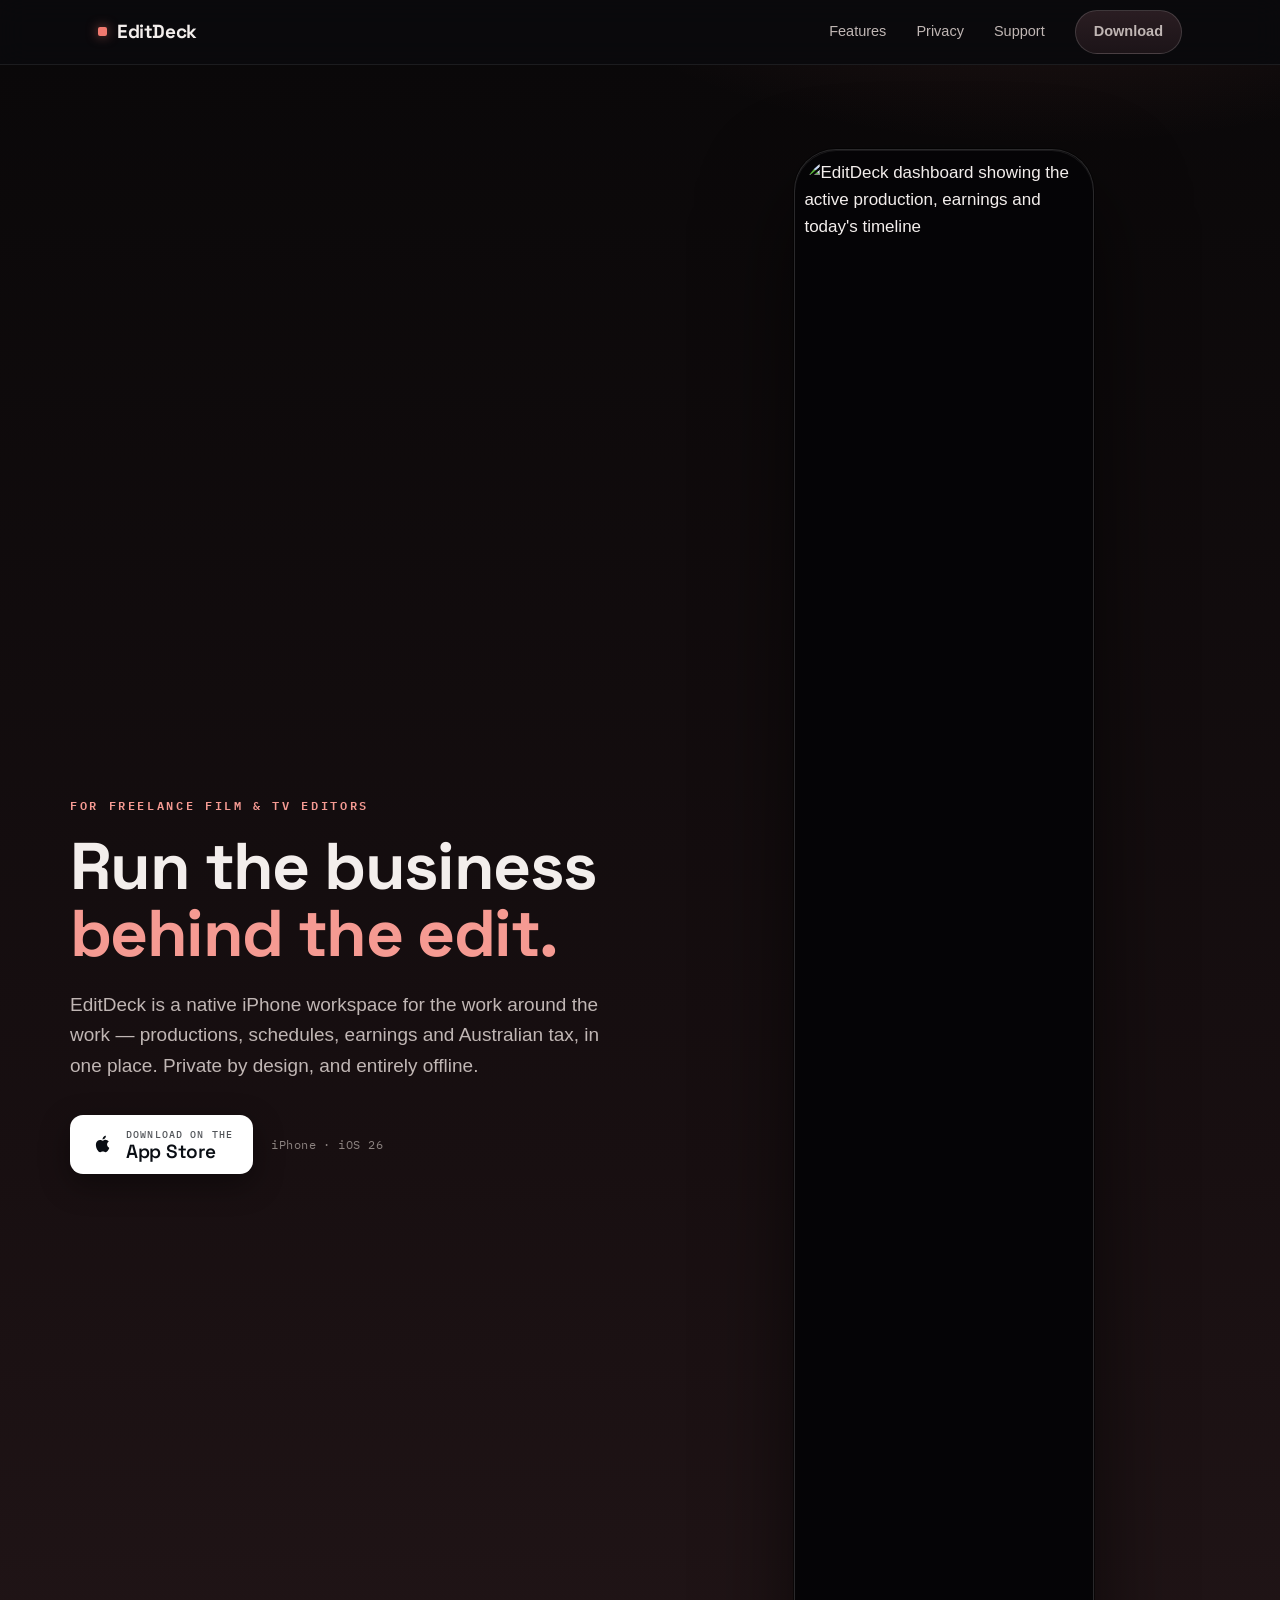
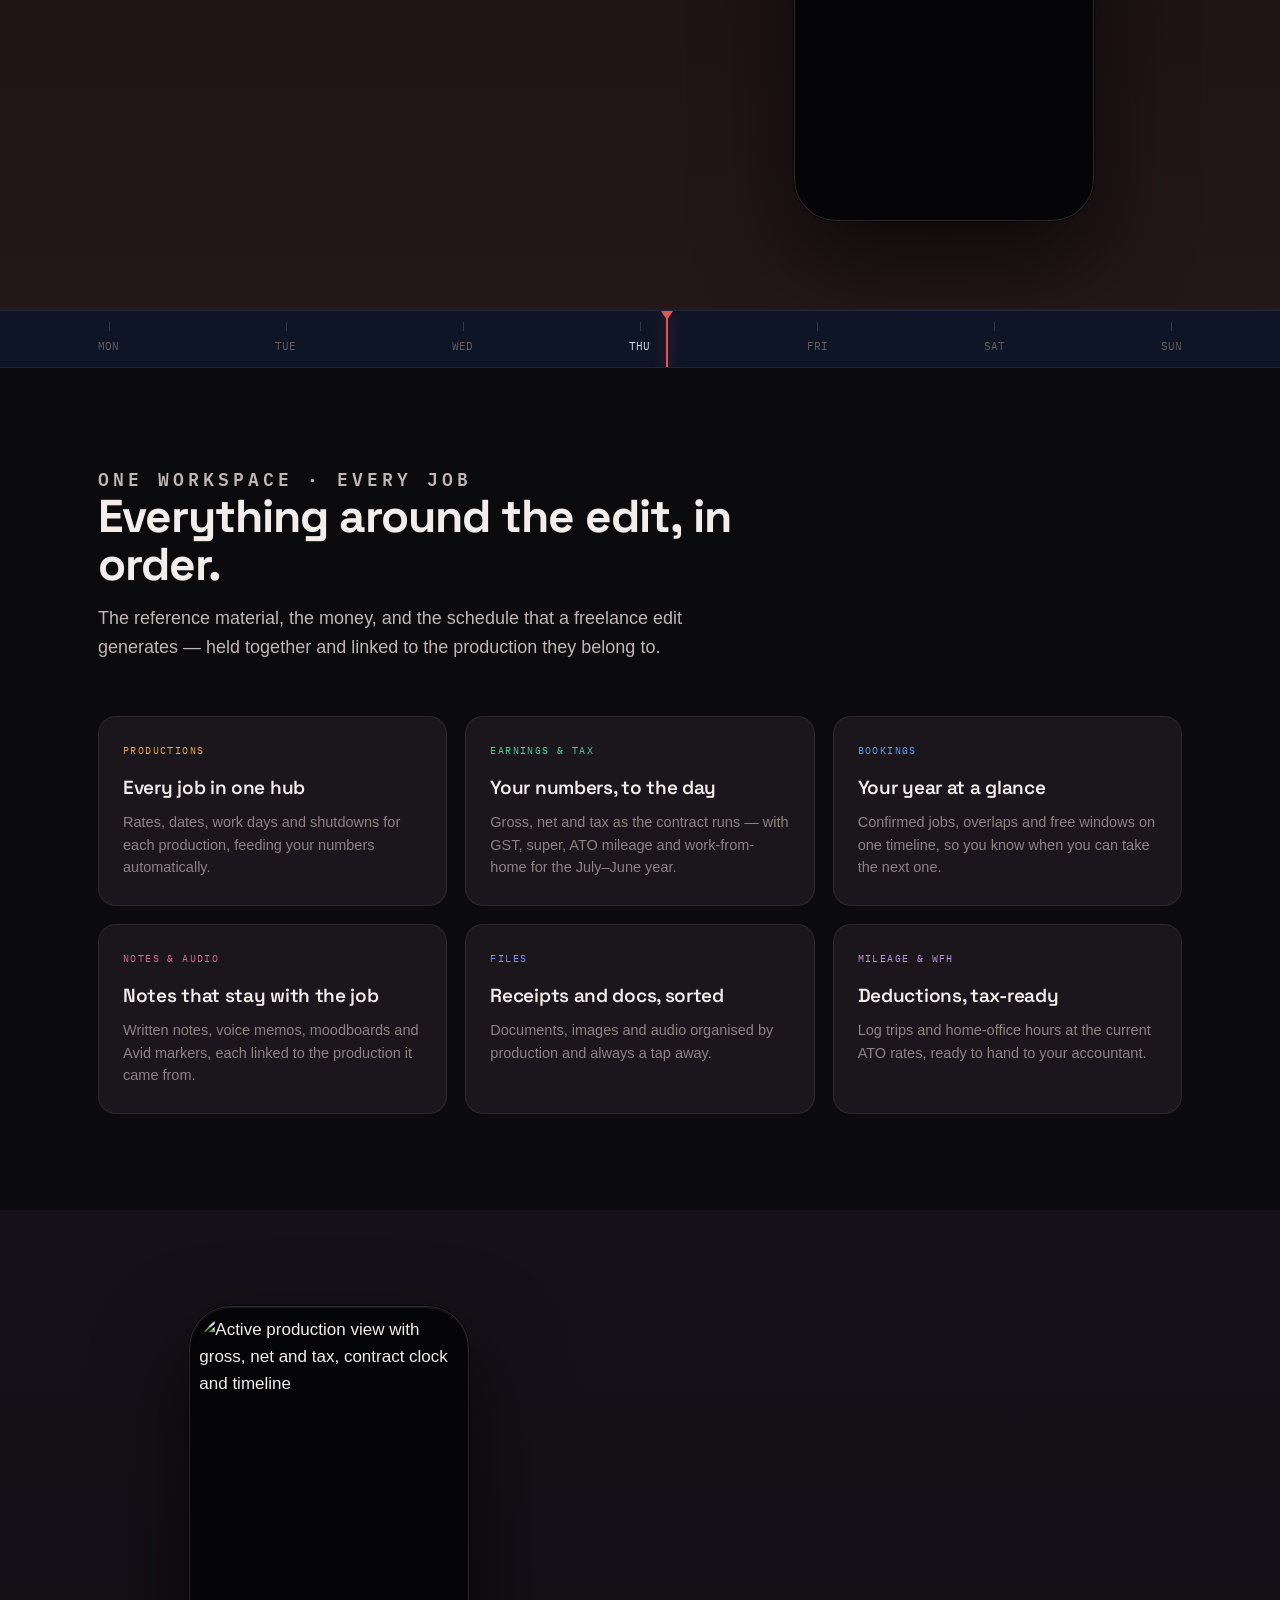
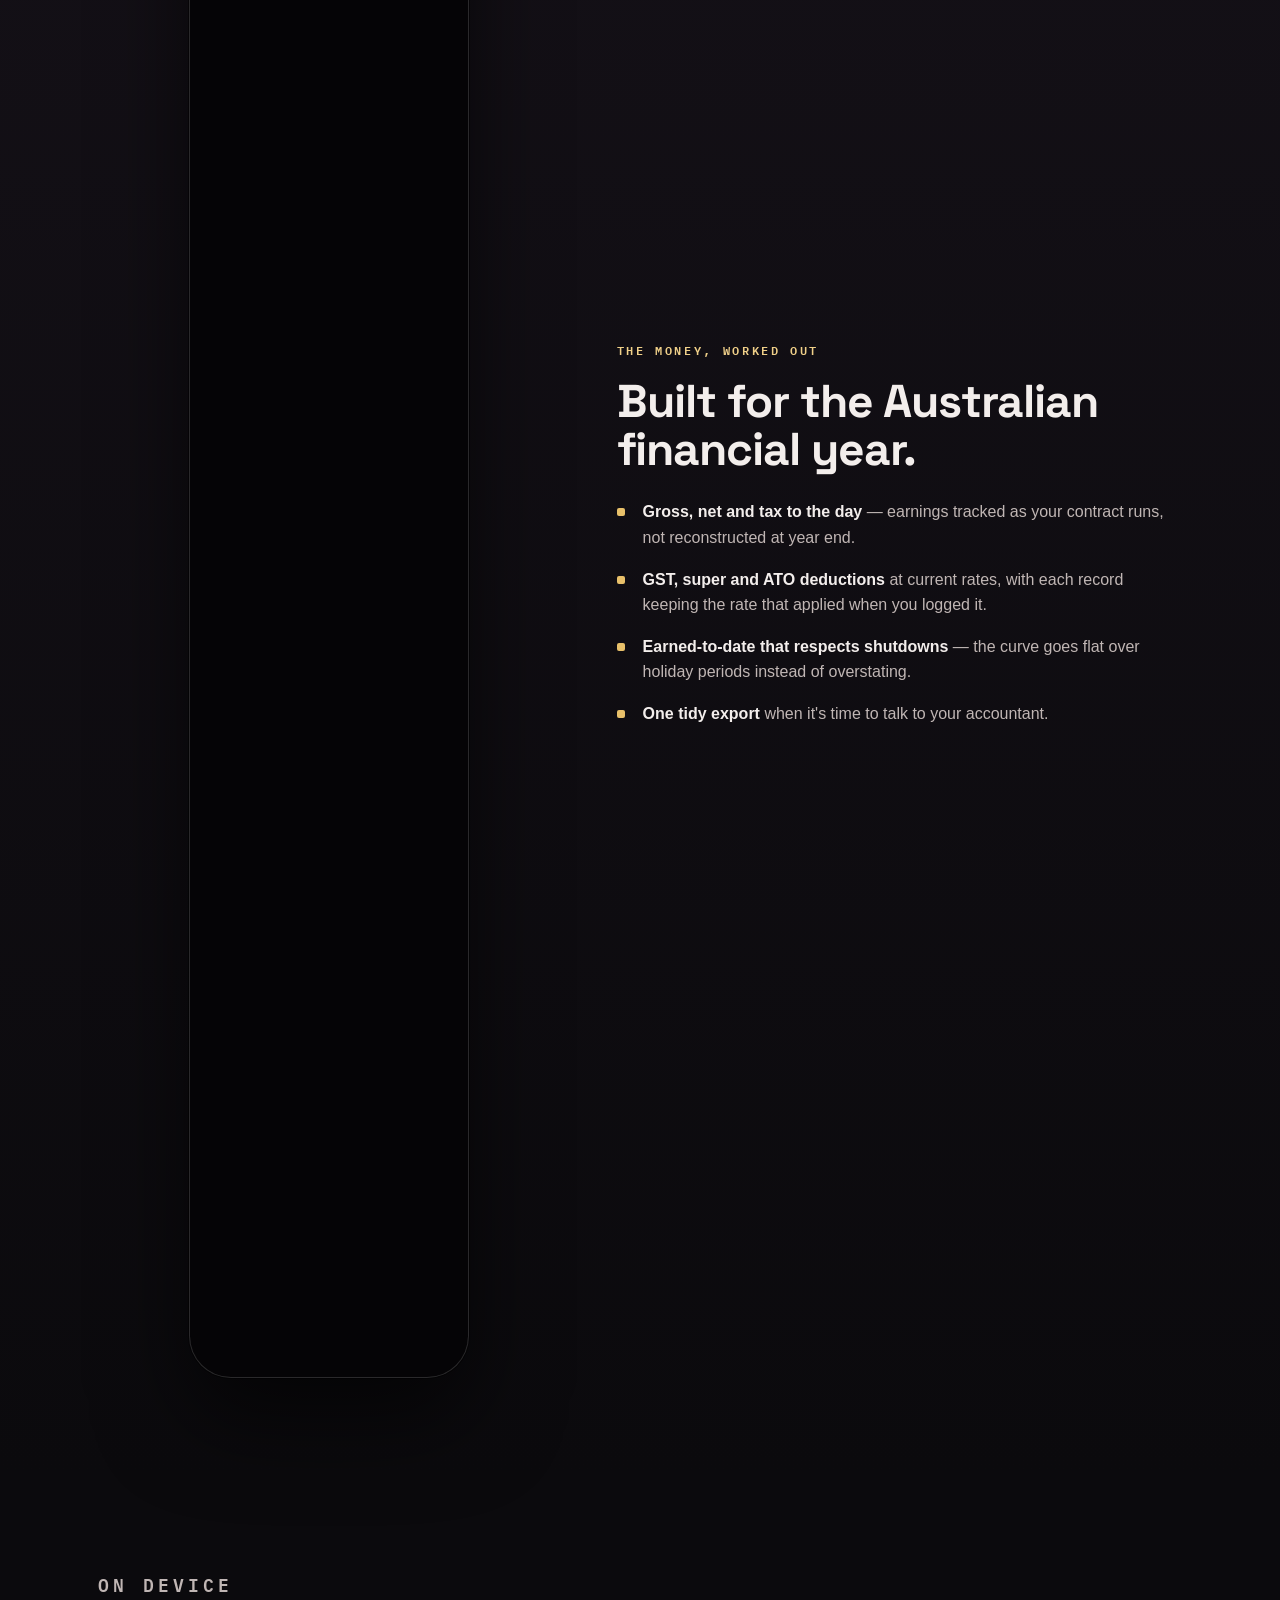
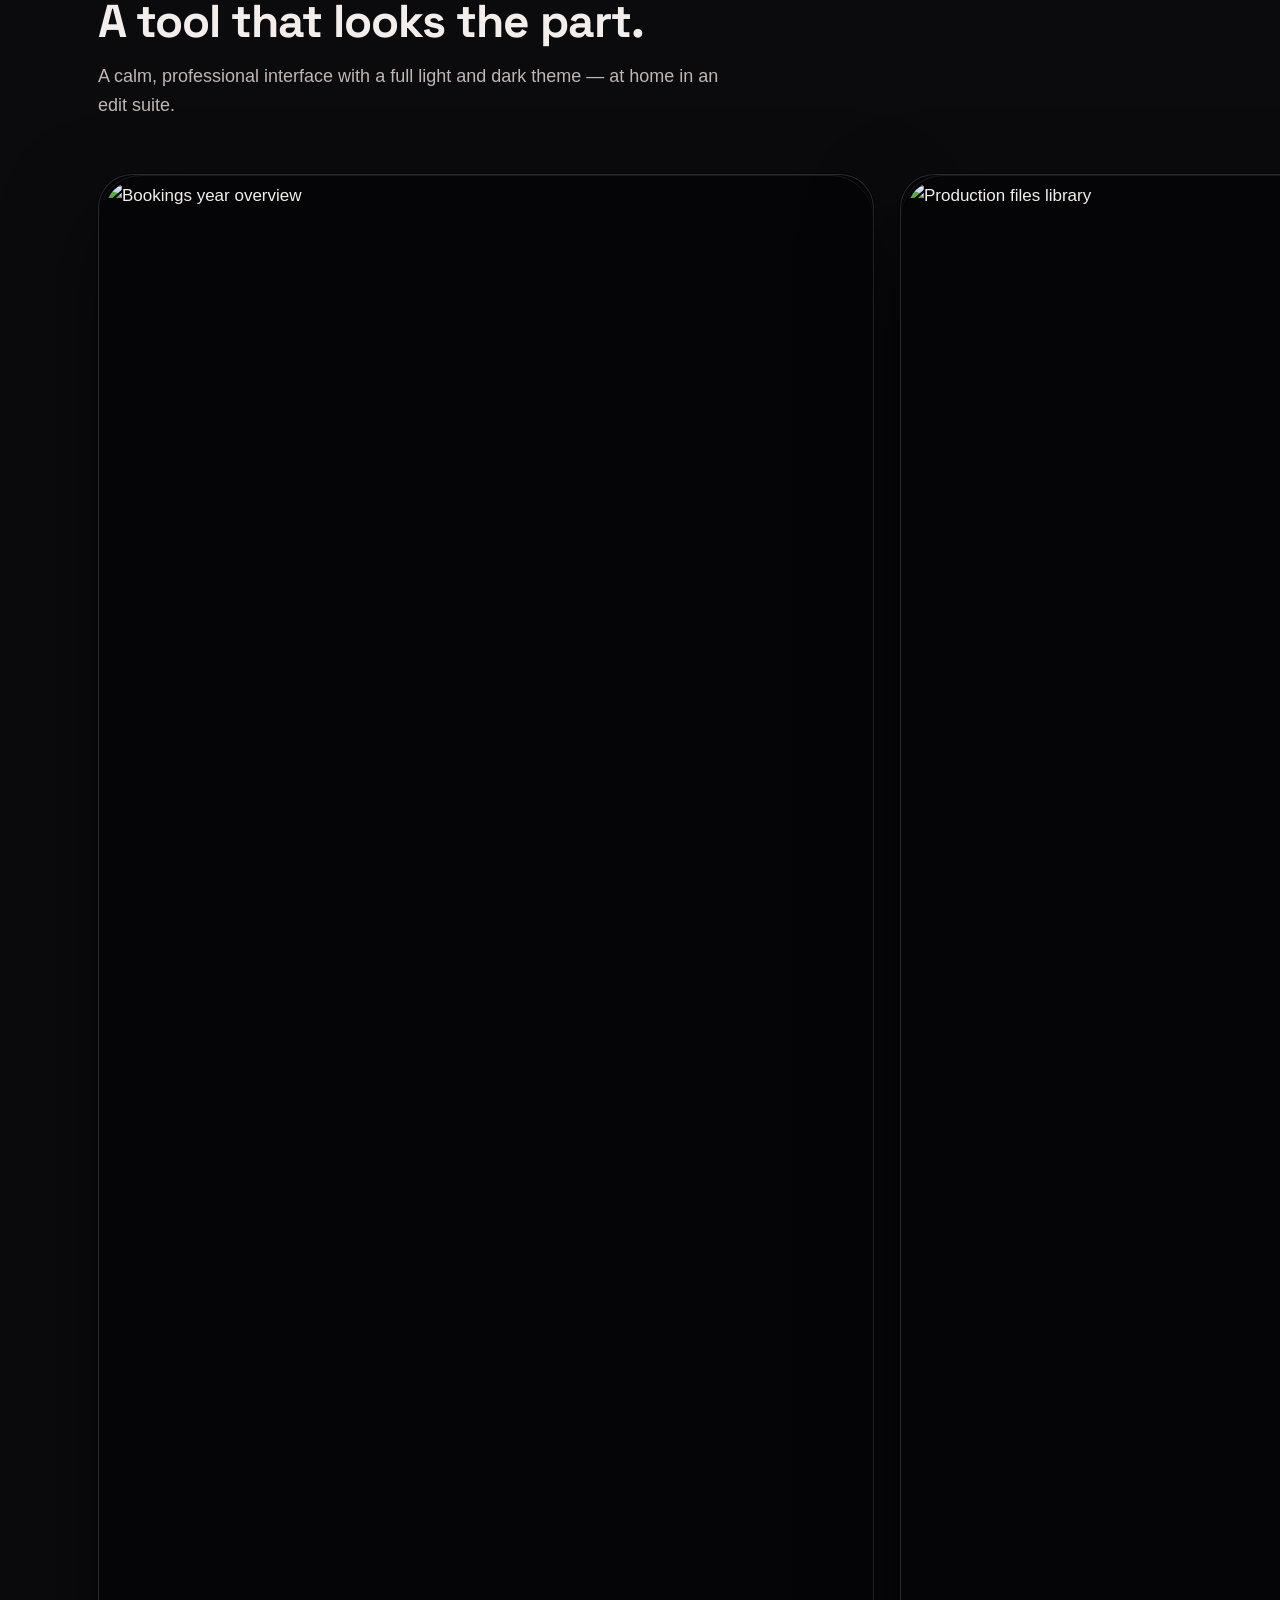
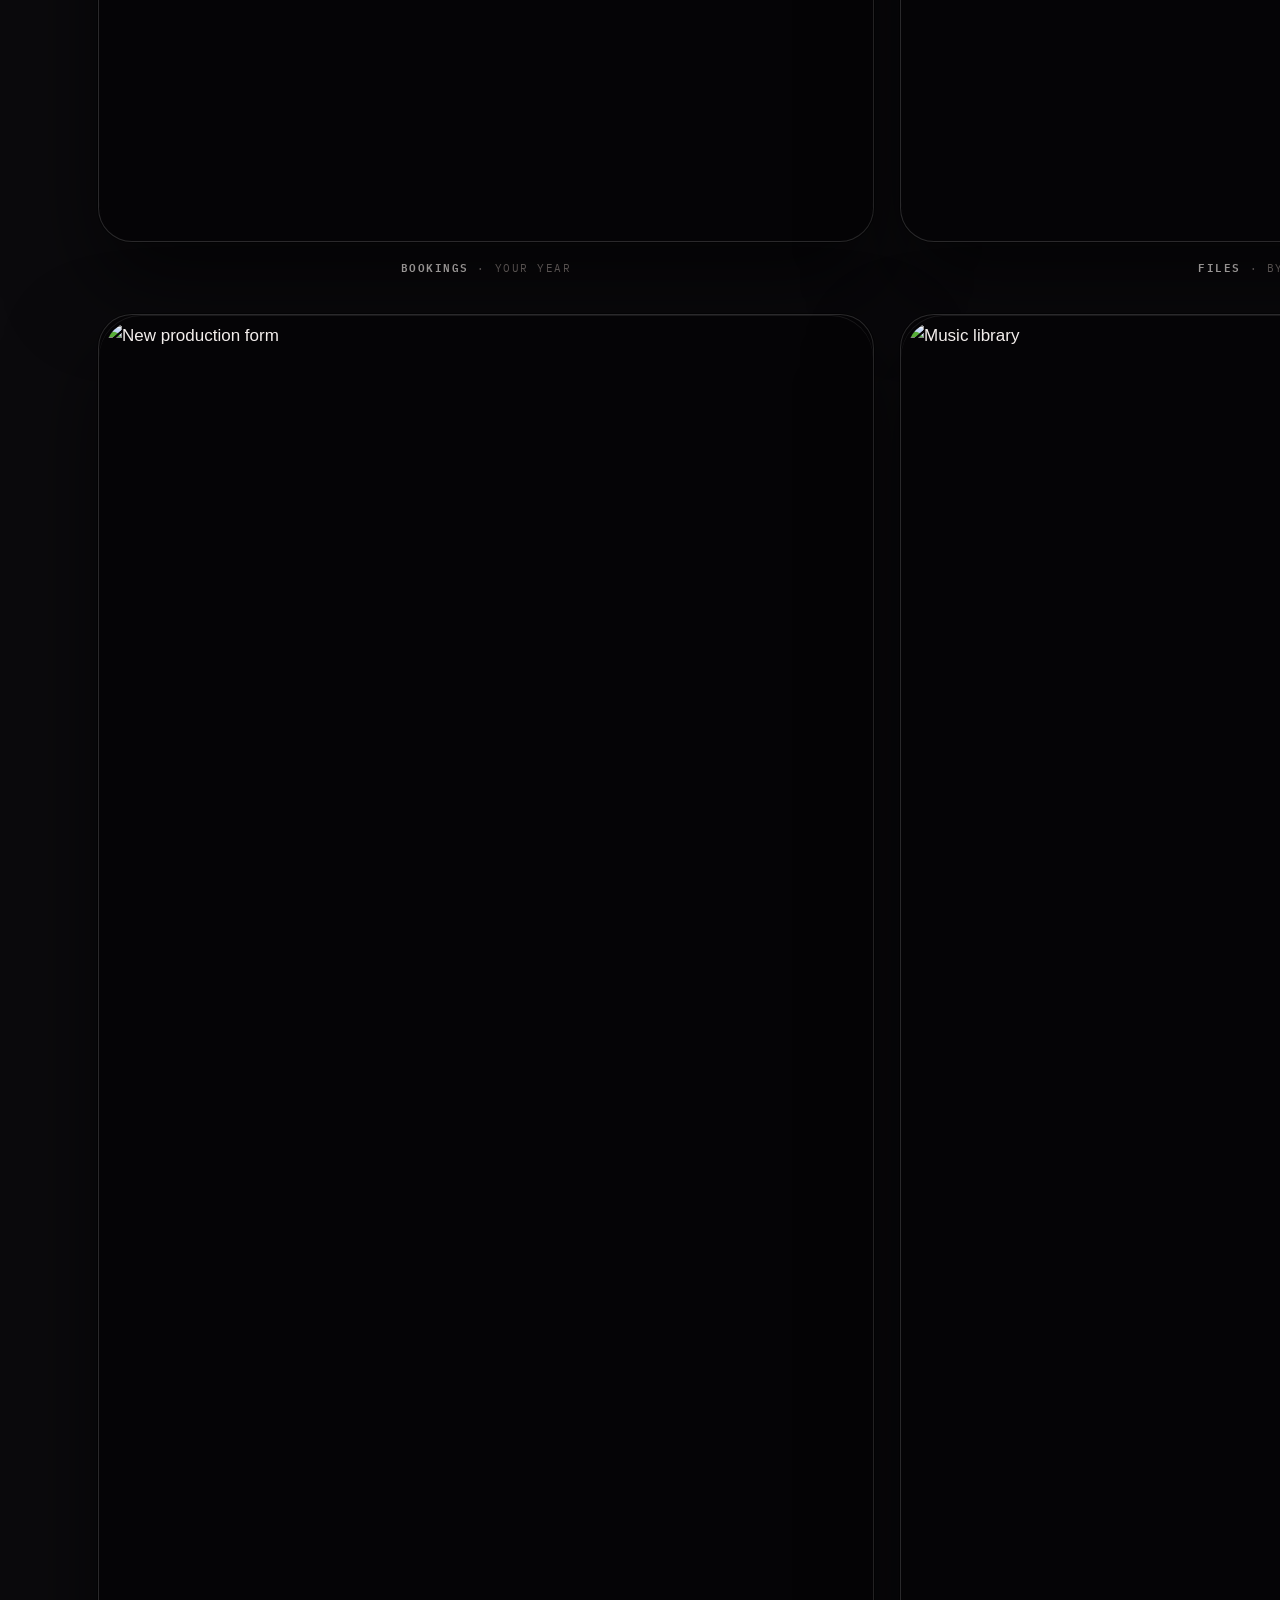
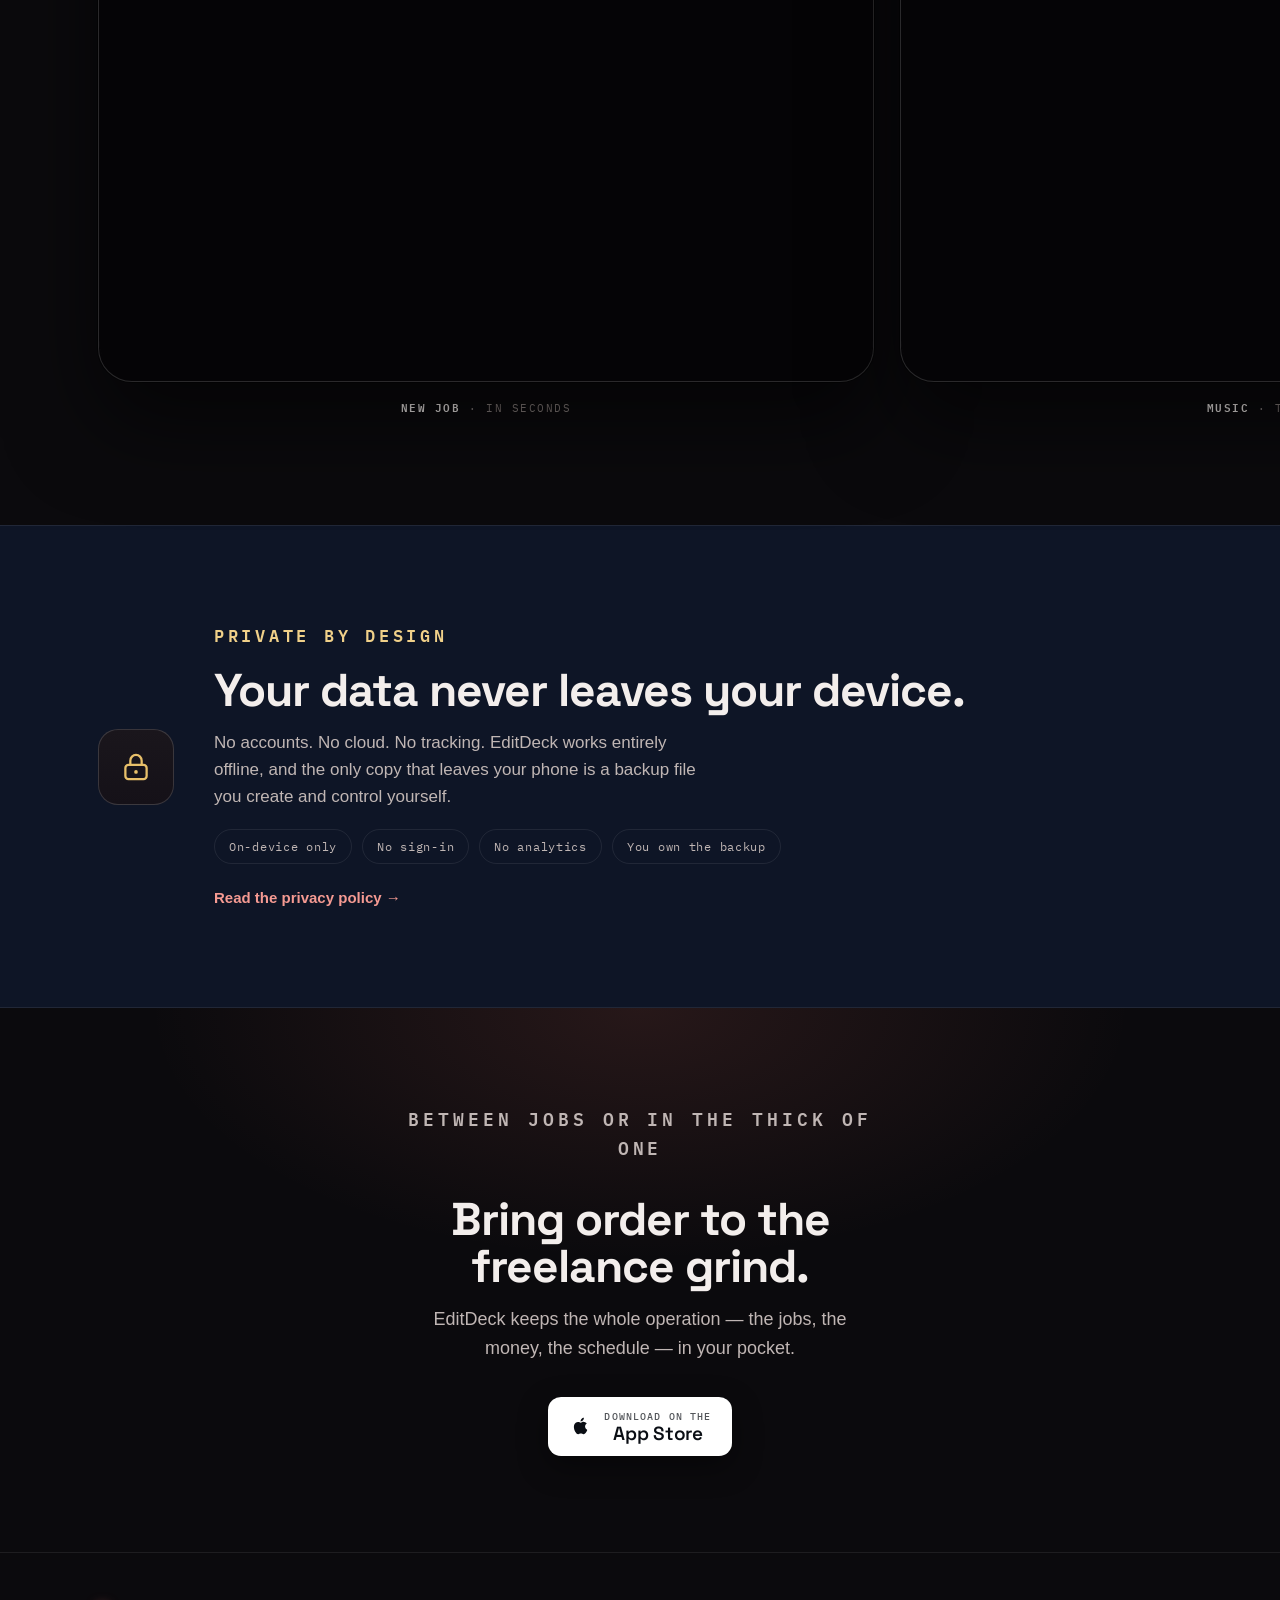
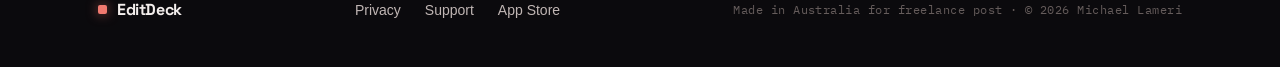
==== index.html @ 545ede95 "Add files via upload" ====
<!DOCTYPE html>
<html lang="en">
<head>
<meta charset="UTF-8">
<meta name="viewport" content="width=device-width, initial-scale=1">
<title>EditDeck — The production office for freelance film &amp; TV editors</title>
<meta name="description" content="A native iOS workspace for freelance editors: manage productions, schedules, earnings and Australian tax. Private by design, entirely offline.">
<link rel="preconnect" href="https://fonts.googleapis.com">
<link rel="preconnect" href="https://fonts.gstatic.com" crossorigin>
<link href="https://fonts.googleapis.com/css2?family=Space+Grotesk:wght@500;600;700&family=IBM+Plex+Mono:wght@400;500;600&display=swap" rel="stylesheet">
<style>
  :root{
    --bg:#0B0A0D; --band1:#0A0809; --band2:#180F11; --band3:#241719;
    --panel:#0E1526; --surface:#151118; --card:#1A161C; --cardHi:#221D24;
    --rim:rgba(255,255,255,0.08); --rimHi:rgba(255,255,255,0.15);
    --ink:#F3EEEC; --sub:#C0B6B4; --muted:#8C8380; --faint:#655C5B;
    --coral:#F0796F; --coralSoft:#F59A92; --gold:#E8C06A; --goldSoft:#F0D089;
    --red:#E05555; --blue:#5BA0F2; --track:#243050;
    --disp:"Space Grotesk", -apple-system, BlinkMacSystemFont, sans-serif;
    --mono:"IBM Plex Mono", ui-monospace, Menlo, monospace;
    --body:-apple-system, BlinkMacSystemFont, "SF Pro Text", "Segoe UI", Roboto, sans-serif;
  }
  *{box-sizing:border-box;}
  html{-webkit-text-size-adjust:100%; scroll-behavior:smooth;}
  body{margin:0; background:var(--bg); color:var(--ink); font-family:var(--body); line-height:1.6; font-size:17px; -webkit-font-smoothing:antialiased; overflow-x:hidden;}
  a{color:inherit; text-decoration:none;}
  .mono{font-family:var(--mono); font-variant-numeric:tabular-nums;}
  .eyebrow{font-family:var(--mono); font-size:12px; font-weight:600; letter-spacing:0.22em; text-transform:uppercase; color:var(--coralSoft); margin:0 0 18px;}
  .wrap{max-width:1140px; margin:0 auto; padding:0 28px;}

  /* top bar */
  .topbar{position:sticky; top:0; z-index:50; background:rgba(11,10,13,0.72); backdrop-filter:saturate(140%) blur(14px); border-bottom:1px solid var(--rim);}
  .topbar .row{display:flex; align-items:center; justify-content:space-between; height:64px;}
  .brand{font-family:var(--disp); font-weight:700; font-size:19px; letter-spacing:-0.4px; display:flex; align-items:center; gap:10px;}
  .brand .dot{width:9px; height:9px; border-radius:2px; background:var(--coral); box-shadow:0 0 12px rgba(240,121,111,0.6);}
  .navlinks{display:flex; gap:30px; align-items:center;}
  .navlinks a{font-size:14.5px; color:var(--sub);} .navlinks a:hover{color:var(--ink);}
  .btn{font-family:var(--body); font-weight:600; font-size:14.5px; padding:9px 18px; border-radius:999px; border:1px solid var(--rimHi); background:linear-gradient(180deg,#2A1D22,#1C1418); color:var(--ink); transition:transform .15s ease, border-color .15s ease;}
  .btn:hover{transform:translateY(-1px); border-color:var(--coral);}
  @media(max-width:720px){ .navlinks a:not(.btn){display:none;} }

  /* device frame */
  .frame{background:#050406; border-radius:42px; padding:9px; border:1px solid var(--rimHi); box-shadow:0 40px 90px rgba(0,0,0,0.6), 0 0 0 1px rgba(0,0,0,0.5); position:relative;}
  .frame .glass{position:absolute; inset:0; border-radius:42px; pointer-events:none; box-shadow:inset 0 1px 0 rgba(255,255,255,0.08);}
  .frame img{display:block; width:100%; border-radius:34px;}

  /* hero */
  .hero{position:relative; overflow:hidden; border-bottom:1px solid var(--rim);
    background:
      radial-gradient(1000px 520px at 82% -12%, rgba(240,121,111,0.16), transparent 58%),
      linear-gradient(180deg,var(--band1) 0%, var(--band2) 60%, var(--band3) 100%);}
  .hero .grid{display:grid; grid-template-columns:1.02fr 0.98fr; gap:56px; align-items:center; padding:84px 0 88px;}
  h1{font-family:var(--disp); font-weight:700; font-size:clamp(40px,5.6vw,66px); line-height:1.02; letter-spacing:-1.6px; margin:0 0 22px;}
  h1 .em{color:var(--coralSoft);}
  .lede{font-size:19px; color:var(--sub); max-width:30em; margin:0 0 34px;}
  .cta-row{display:flex; align-items:center; gap:18px; flex-wrap:wrap;}
  .appstore{display:inline-flex; align-items:center; gap:12px; background:#fff; color:#0A0E14; border-radius:13px; padding:12px 20px; font-weight:600; transition:transform .15s ease, box-shadow .15s ease; box-shadow:0 10px 30px rgba(0,0,0,0.4);}
  .appstore:hover{transform:translateY(-2px); box-shadow:0 16px 40px rgba(0,0,0,0.5);}
  .appstore .lbl small{display:block; font-family:var(--mono); font-size:9.5px; letter-spacing:0.12em; text-transform:uppercase; opacity:0.7; font-weight:500;}
  .appstore .lbl b{display:block; font-family:var(--disp); font-size:19px; font-weight:600; letter-spacing:-0.3px; line-height:1.05;}
  .cta-note{font-family:var(--mono); font-size:12px; color:var(--muted); letter-spacing:0.04em;}
  .hero .device{width:min(300px,78vw); margin:0 auto;}

  /* signature ruler */
  .ruler{position:relative; height:58px; border-top:1px solid var(--rim); border-bottom:1px solid var(--rim); background:var(--panel); display:flex; align-items:center; overflow:hidden;}
  .ruler .ticks{display:flex; width:100%; justify-content:space-between; padding:0 28px; max-width:1140px; margin:0 auto;}
  .ruler .t{font-family:var(--mono); font-size:11px; color:var(--faint); position:relative; padding-top:16px;}
  .ruler .t::before{content:""; position:absolute; top:0; left:50%; width:1px; height:9px; background:var(--rimHi);}
  .ruler .t.hot{color:#DCE3EF;}
  .ruler .playhead{position:absolute; top:0; bottom:0; width:2px; background:var(--red); left:-40px; box-shadow:0 0 14px rgba(224,85,85,0.6);}
  .ruler .playhead::after{content:""; position:absolute; top:0; left:-5px; border-left:6px solid transparent; border-right:6px solid transparent; border-top:9px solid var(--red);}

  /* sections */
  section{padding:96px 0;}
  .sec-head{max-width:640px; margin:0 0 54px;}
  h2{font-family:var(--disp); font-weight:700; font-size:clamp(30px,4vw,46px); letter-spacing:-1px; line-height:1.04; margin:0 0 16px;}
  .sec-head p{font-size:18px; color:var(--sub); margin:0;}

  .features{display:grid; grid-template-columns:repeat(3,1fr); gap:18px;}
  .feat{background:var(--card); border:1px solid var(--rim); border-radius:18px; padding:26px 24px; transition:transform .2s ease, border-color .2s ease, background .2s ease;}
  .feat:hover{transform:translateY(-4px); border-color:var(--rimHi); background:var(--cardHi);}
  .feat h3{font-family:var(--disp); font-weight:600; font-size:19px; letter-spacing:-0.3px; margin:0 0 8px;}
  .feat p{font-size:14.5px; color:var(--muted); margin:0; line-height:1.55;}
  .feat .tag{font-family:var(--mono); font-size:10px; letter-spacing:0.14em; text-transform:uppercase; margin-bottom:14px; display:block;}

  /* finance focus */
  .focus{background:linear-gradient(180deg,var(--surface),var(--bg));}
  .focus .grid{display:grid; grid-template-columns:0.9fr 1.1fr; gap:56px; align-items:center;}
  .focus .device{width:min(280px,72vw); margin:0 auto;}
  .focus ul{list-style:none; padding:0; margin:26px 0 0;}
  .focus li{position:relative; padding:0 0 16px 26px; color:var(--sub); font-size:16px;}
  .focus li::before{content:""; position:absolute; left:0; top:9px; width:8px; height:8px; border-radius:2px; background:var(--gold);}
  .focus li b{color:var(--ink); font-weight:600;}

  /* gallery */
  .gallery .shots{display:grid; grid-template-columns:repeat(3,1fr); gap:26px;}
  .gcard{}
  .gcard .frame{border-radius:34px; padding:7px;}
  .gcard .frame img{border-radius:27px;}
  .gcard .cap{font-family:var(--mono); font-size:11px; letter-spacing:0.14em; text-transform:uppercase; color:var(--muted); text-align:center; margin-top:16px;}
  .gcard .cap b{color:var(--ink); font-weight:600;}

  /* privacy */
  .privacy{background:var(--panel); border-top:1px solid var(--rim); border-bottom:1px solid var(--rim);}
  .privacy .grid{display:grid; grid-template-columns:auto 1fr; gap:40px; align-items:center;}
  .lock{width:76px; height:76px; border-radius:20px; border:1px solid var(--rimHi); display:flex; align-items:center; justify-content:center; background:linear-gradient(180deg,var(--card),var(--surface)); flex-shrink:0;}
  .privacy h2{margin-bottom:14px;}
  .privacy p{color:var(--sub); font-size:17px; max-width:52ch; margin:0 0 18px;}
  .privacy .chips{display:flex; gap:10px; flex-wrap:wrap;}
  .chip{font-family:var(--mono); font-size:12px; letter-spacing:0.06em; color:var(--sub); border:1px solid var(--rim); border-radius:999px; padding:7px 14px;}
  .privacy .lnk{color:var(--coralSoft); font-weight:600; font-size:15px; display:inline-block; margin-top:22px;}

  /* final cta */
  .final{text-align:center; background:radial-gradient(820px 420px at 50% 0%, rgba(240,121,111,0.12), transparent 60%);}
  .final h2{margin:0 auto 14px; max-width:16ch;}
  .final p{color:var(--sub); font-size:18px; margin:0 auto 34px; max-width:44ch;}
  .final .appstore{margin:0 auto;}

  /* footer */
  footer.foot{border-top:1px solid var(--rim); padding:44px 0;}
  .foot .row{display:flex; justify-content:space-between; align-items:center; gap:20px; flex-wrap:wrap;}
  .foot .brand{font-size:16px;}
  .foot .meta{font-family:var(--mono); font-size:12px; color:var(--faint); letter-spacing:0.04em;}
  .foot .links{display:flex; gap:24px;}
  .foot .links a{font-size:14px; color:var(--sub);} .foot .links a:hover{color:var(--ink);}

  /* reveal */
  .rv{opacity:0; transform:translateY(22px); transition:opacity .7s cubic-bezier(0.16,1,0.3,1), transform .7s cubic-bezier(0.16,1,0.3,1);}
  .rv.in{opacity:1; transform:none;}

  @media(max-width:900px){
    .hero .grid{grid-template-columns:1fr; gap:48px; padding:60px 0 68px;}
    .focus .grid{grid-template-columns:1fr; gap:40px;}
    .features{grid-template-columns:1fr 1fr;}
    .gallery .shots{grid-template-columns:1fr 1fr;}
    .privacy .grid{grid-template-columns:1fr; gap:24px;}
  }
  @media(max-width:560px){
    body{font-size:16px;}
    section{padding:66px 0;}
    .wrap{padding:0 20px;}
    .features{grid-template-columns:1fr;}
    .gallery .shots{grid-template-columns:1fr; max-width:300px; margin:0 auto;}
  }
  @media(prefers-reduced-motion:reduce){
    .rv{opacity:1; transform:none; transition:none;}
    html{scroll-behavior:auto;}
    .ruler .playhead{left:52% !important;}
  }
</style>
</head>
<body>

  <div class="topbar">
    <div class="wrap row">
      <div class="brand"><span class="dot"></span>EditDeck</div>
      <nav class="navlinks">
        <a href="#features">Features</a>
        <a href="#privacy">Privacy</a>
        <a href="support.html">Support</a>
        <a class="btn" href="REPLACE_WITH_APP_STORE_URL">Download</a>
      </nav>
    </div>
  </div>

  <header class="hero">
    <div class="wrap grid">
      <div class="rv in">
        <p class="eyebrow">For freelance film &amp; TV editors</p>
        <h1>Run the business <span class="em">behind the edit.</span></h1>
        <p class="lede">EditDeck is a native iPhone workspace for the work around the work — productions,
        schedules, earnings and Australian tax, in one place. Private by design, and entirely offline.</p>
        <div class="cta-row">
          <!-- Replace href with your App Store link. Swap this button for Apple's official
               "Download on the App Store" badge asset before you ship, per Apple's guidelines. -->
          <a class="appstore" href="REPLACE_WITH_APP_STORE_URL" aria-label="Download EditDeck on the App Store">
            <svg width="24" height="24" viewBox="0 0 24 24" fill="#0A0E14" aria-hidden="true"><path d="M17.05 12.6c-.02-2.06 1.68-3.05 1.76-3.1-.96-1.4-2.46-1.6-2.99-1.62-1.27-.13-2.48.75-3.13.75-.64 0-1.64-.73-2.7-.71-1.39.02-2.67.81-3.39 2.05-1.44 2.5-.37 6.2 1.03 8.23.69.99 1.51 2.1 2.58 2.06 1.04-.04 1.43-.67 2.69-.67 1.25 0 1.61.67 2.7.65 1.12-.02 1.82-1.01 2.5-2.01.79-1.15 1.11-2.27 1.13-2.33-.02-.01-2.17-.83-2.19-3.29zM15 6.36c.57-.69.95-1.65.85-2.61-.82.03-1.81.55-2.4 1.24-.53.6-.99 1.58-.87 2.51.91.07 1.85-.46 2.42-1.14z"/></svg>
            <span class="lbl"><small>Download on the</small><b>App&nbsp;Store</b></span>
          </a>
          <span class="cta-note">iPhone · iOS 26</span>
        </div>
      </div>
      <div class="rv in" style="transition-delay:.1s;">
        <div class="device frame"><span class="glass"></span>
          <img src="screenshots/dashboard.webp" alt="EditDeck dashboard showing the active production, earnings and today's timeline" loading="eager" width="760" height="1652">
        </div>
      </div>
    </div>
  </header>

  <div class="ruler" aria-hidden="true">
    <div class="ticks">
      <span class="t">MON</span><span class="t">TUE</span><span class="t">WED</span>
      <span class="t hot">THU</span><span class="t">FRI</span><span class="t">SAT</span><span class="t">SUN</span>
    </div>
    <div class="playhead" id="playhead"></div>
  </div>

  <section id="features">
    <div class="wrap">
      <div class="sec-head rv">
        <p class="eyebrow">One workspace · every job</p>
        <h2>Everything around the edit, in order.</h2>
        <p>The reference material, the money, and the schedule that a freelance edit generates — held
        together and linked to the production they belong to.</p>
      </div>
      <div class="features">
        <div class="feat rv">
          <span class="tag" style="color:#EBA94A;">Productions</span>
          <h3>Every job in one hub</h3>
          <p>Rates, dates, work days and shutdowns for each production, feeding your numbers automatically.</p>
        </div>
        <div class="feat rv" style="transition-delay:.05s;">
          <span class="tag" style="color:#48D29A;">Earnings &amp; tax</span>
          <h3>Your numbers, to the day</h3>
          <p>Gross, net and tax as the contract runs — with GST, super, ATO mileage and work-from-home for the July–June year.</p>
        </div>
        <div class="feat rv" style="transition-delay:.1s;">
          <span class="tag" style="color:#5BA0F2;">Bookings</span>
          <h3>Your year at a glance</h3>
          <p>Confirmed jobs, overlaps and free windows on one timeline, so you know when you can take the next one.</p>
        </div>
        <div class="feat rv">
          <span class="tag" style="color:#DC6896;">Notes &amp; audio</span>
          <h3>Notes that stay with the job</h3>
          <p>Written notes, voice memos, moodboards and Avid markers, each linked to the production it came from.</p>
        </div>
        <div class="feat rv" style="transition-delay:.05s;">
          <span class="tag" style="color:#818DF0;">Files</span>
          <h3>Receipts and docs, sorted</h3>
          <p>Documents, images and audio organised by production and always a tap away.</p>
        </div>
        <div class="feat rv" style="transition-delay:.1s;">
          <span class="tag" style="color:#C195E0;">Mileage &amp; WFH</span>
          <h3>Deductions, tax-ready</h3>
          <p>Log trips and home-office hours at the current ATO rates, ready to hand to your accountant.</p>
        </div>
      </div>
    </div>
  </section>

  <section class="focus">
    <div class="wrap grid">
      <div class="rv">
        <div class="device frame"><span class="glass"></span>
          <img src="screenshots/active-production.webp" alt="Active production view with gross, net and tax, contract clock and timeline" loading="lazy" width="760" height="1652">
        </div>
      </div>
      <div class="rv" style="transition-delay:.08s;">
        <p class="eyebrow" style="color:var(--goldSoft);">The money, worked out</p>
        <h2>Built for the Australian financial year.</h2>
        <ul>
          <li><b>Gross, net and tax to the day</b> — earnings tracked as your contract runs, not reconstructed at year end.</li>
          <li><b>GST, super and ATO deductions</b> at current rates, with each record keeping the rate that applied when you logged it.</li>
          <li><b>Earned-to-date that respects shutdowns</b> — the curve goes flat over holiday periods instead of overstating.</li>
          <li><b>One tidy export</b> when it's time to talk to your accountant.</li>
        </ul>
      </div>
    </div>
  </section>

  <section class="gallery">
    <div class="wrap">
      <div class="sec-head rv">
        <p class="eyebrow">On device</p>
        <h2>A tool that looks the part.</h2>
        <p>A calm, professional interface with a full light and dark theme — at home in an edit suite.</p>
      </div>
      <div class="shots">
        <div class="gcard rv">
          <div class="frame"><span class="glass"></span><img src="screenshots/bookings.webp" alt="Bookings year overview" loading="lazy" width="760" height="1652"></div>
          <p class="cap"><b>Bookings</b> · your year</p>
        </div>
        <div class="gcard rv" style="transition-delay:.05s;">
          <div class="frame"><span class="glass"></span><img src="screenshots/files.webp" alt="Production files library" loading="lazy" width="760" height="1652"></div>
          <p class="cap"><b>Files</b> · by production</p>
        </div>
        <div class="gcard rv" style="transition-delay:.1s;">
          <div class="frame"><span class="glass"></span><img src="screenshots/calculator.webp" alt="Earnings calculator" loading="lazy" width="760" height="1652"></div>
          <p class="cap"><b>Calculator</b> · what-if</p>
        </div>
        <div class="gcard rv">
          <div class="frame"><span class="glass"></span><img src="screenshots/production.webp" alt="New production form" loading="lazy" width="760" height="1652"></div>
          <p class="cap"><b>New job</b> · in seconds</p>
        </div>
        <div class="gcard rv" style="transition-delay:.05s;">
          <div class="frame"><span class="glass"></span><img src="screenshots/music.webp" alt="Music library" loading="lazy" width="760" height="1652"></div>
          <p class="cap"><b>Music</b> · tracks &amp; FX</p>
        </div>
        <div class="gcard rv" style="transition-delay:.1s;">
          <div class="frame"><span class="glass"></span><img src="screenshots/menu.webp" alt="Workspace menu" loading="lazy" width="760" height="1652"></div>
          <p class="cap"><b>Workspace</b> · one tap</p>
        </div>
      </div>
    </div>
  </section>

  <section class="privacy" id="privacy">
    <div class="wrap grid">
      <div class="lock rv" aria-hidden="true">
        <svg width="34" height="34" viewBox="0 0 24 24" fill="none" stroke="#E8C06A" stroke-width="1.6" stroke-linecap="round" stroke-linejoin="round"><rect x="4.5" y="10.5" width="15" height="10" rx="2.2"/><path d="M8 10.5V7.5a4 4 0 0 1 8 0v3"/><circle cx="12" cy="15.5" r="1.3" fill="#E8C06A" stroke="none"/></svg>
      </div>
      <div class="rv" style="transition-delay:.05s;">
        <p class="eyebrow" style="color:var(--goldSoft);">Private by design</p>
        <h2>Your data never leaves your device.</h2>
        <p>No accounts. No cloud. No tracking. EditDeck works entirely offline, and the only copy that
        leaves your phone is a backup file you create and control yourself.</p>
        <div class="chips">
          <span class="chip">On-device only</span>
          <span class="chip">No sign-in</span>
          <span class="chip">No analytics</span>
          <span class="chip">You own the backup</span>
        </div>
        <a class="lnk" href="https://mgit-26c0d3.github.io/EditDeckiOS/">Read the privacy policy →</a>
      </div>
    </div>
  </section>

  <section class="final">
    <div class="wrap">
      <div class="rv">
        <p class="eyebrow" style="text-align:center;">Between jobs or in the thick of one</p>
        <h2>Bring order to the freelance grind.</h2>
        <p>EditDeck keeps the whole operation — the jobs, the money, the schedule — in your pocket.</p>
        <a class="appstore" href="REPLACE_WITH_APP_STORE_URL" aria-label="Download EditDeck on the App Store">
          <svg width="24" height="24" viewBox="0 0 24 24" fill="#0A0E14" aria-hidden="true"><path d="M17.05 12.6c-.02-2.06 1.68-3.05 1.76-3.1-.96-1.4-2.46-1.6-2.99-1.62-1.27-.13-2.48.75-3.13.75-.64 0-1.64-.73-2.7-.71-1.39.02-2.67.81-3.39 2.05-1.44 2.5-.37 6.2 1.03 8.23.69.99 1.51 2.1 2.58 2.06 1.04-.04 1.43-.67 2.69-.67 1.25 0 1.61.67 2.7.65 1.12-.02 1.82-1.01 2.5-2.01.79-1.15 1.11-2.27 1.13-2.33-.02-.01-2.17-.83-2.19-3.29zM15 6.36c.57-.69.95-1.65.85-2.61-.82.03-1.81.55-2.4 1.24-.53.6-.99 1.58-.87 2.51.91.07 1.85-.46 2.42-1.14z"/></svg>
          <span class="lbl"><small>Download on the</small><b>App&nbsp;Store</b></span>
        </a>
      </div>
    </div>
  </section>

  <footer class="foot">
    <div class="wrap row">
      <div class="brand"><span class="dot"></span>EditDeck</div>
      <div class="links">
        <a href="https://mgit-26c0d3.github.io/EditDeckiOS/">Privacy</a>
        <a href="support.html">Support</a>
        <a href="REPLACE_WITH_APP_STORE_URL">App Store</a>
      </div>
      <div class="meta">Made in Australia for freelance post · © 2026 Michael Lameri</div>
    </div>
  </footer>

  <script>
    const io = new IntersectionObserver((entries)=>{
      entries.forEach(e=>{ if(e.isIntersecting){ e.target.classList.add('in'); io.unobserve(e.target); } });
    }, {threshold:0.14, rootMargin:'0px 0px -8% 0px'});
    document.querySelectorAll('.rv:not(.in)').forEach(el=>io.observe(el));
    if(!window.matchMedia('(prefers-reduced-motion: reduce)').matches){
      const ph=document.getElementById('playhead');
      if(ph){ requestAnimationFrame(()=>{ ph.style.transition='left 2.4s cubic-bezier(0.22,1,0.36,1)'; ph.style.left='52%'; }); }
    } else { const ph=document.getElementById('playhead'); if(ph) ph.style.left='52%'; }
  </script>
</body>
</html>
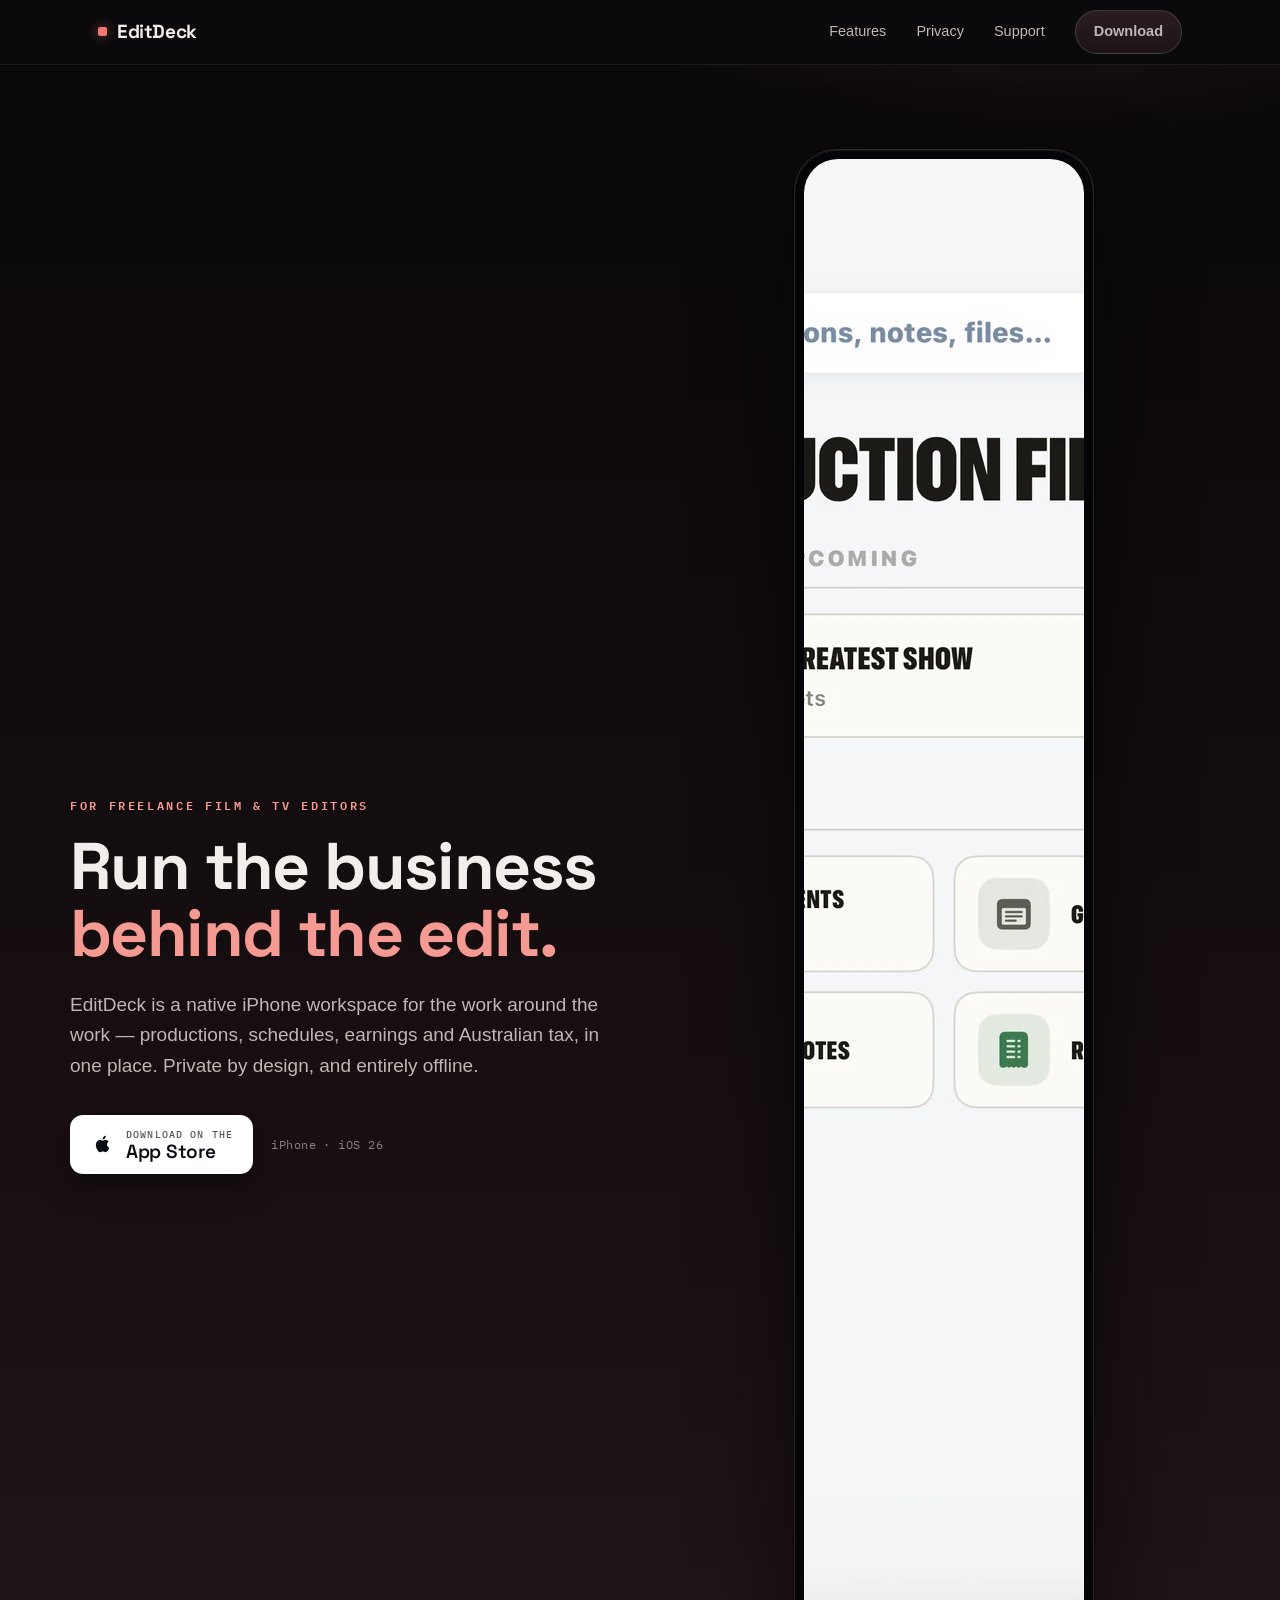
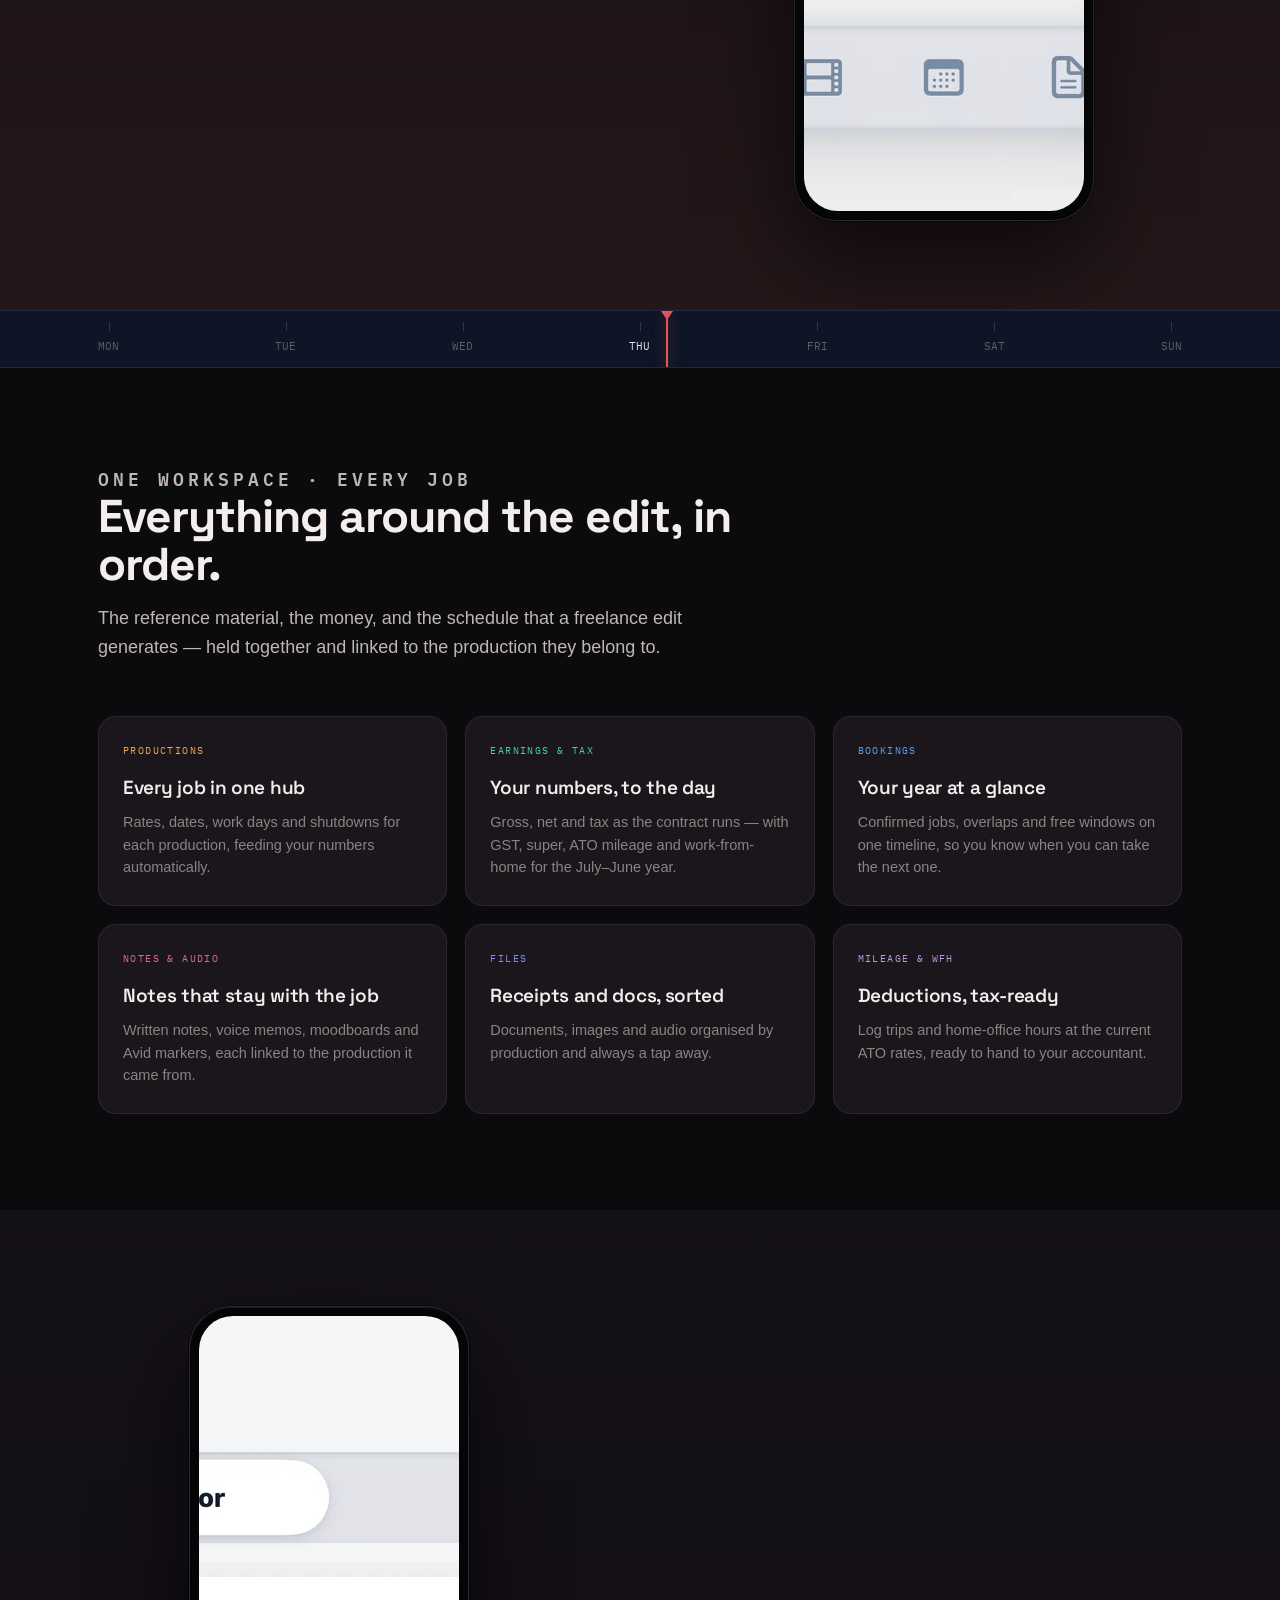
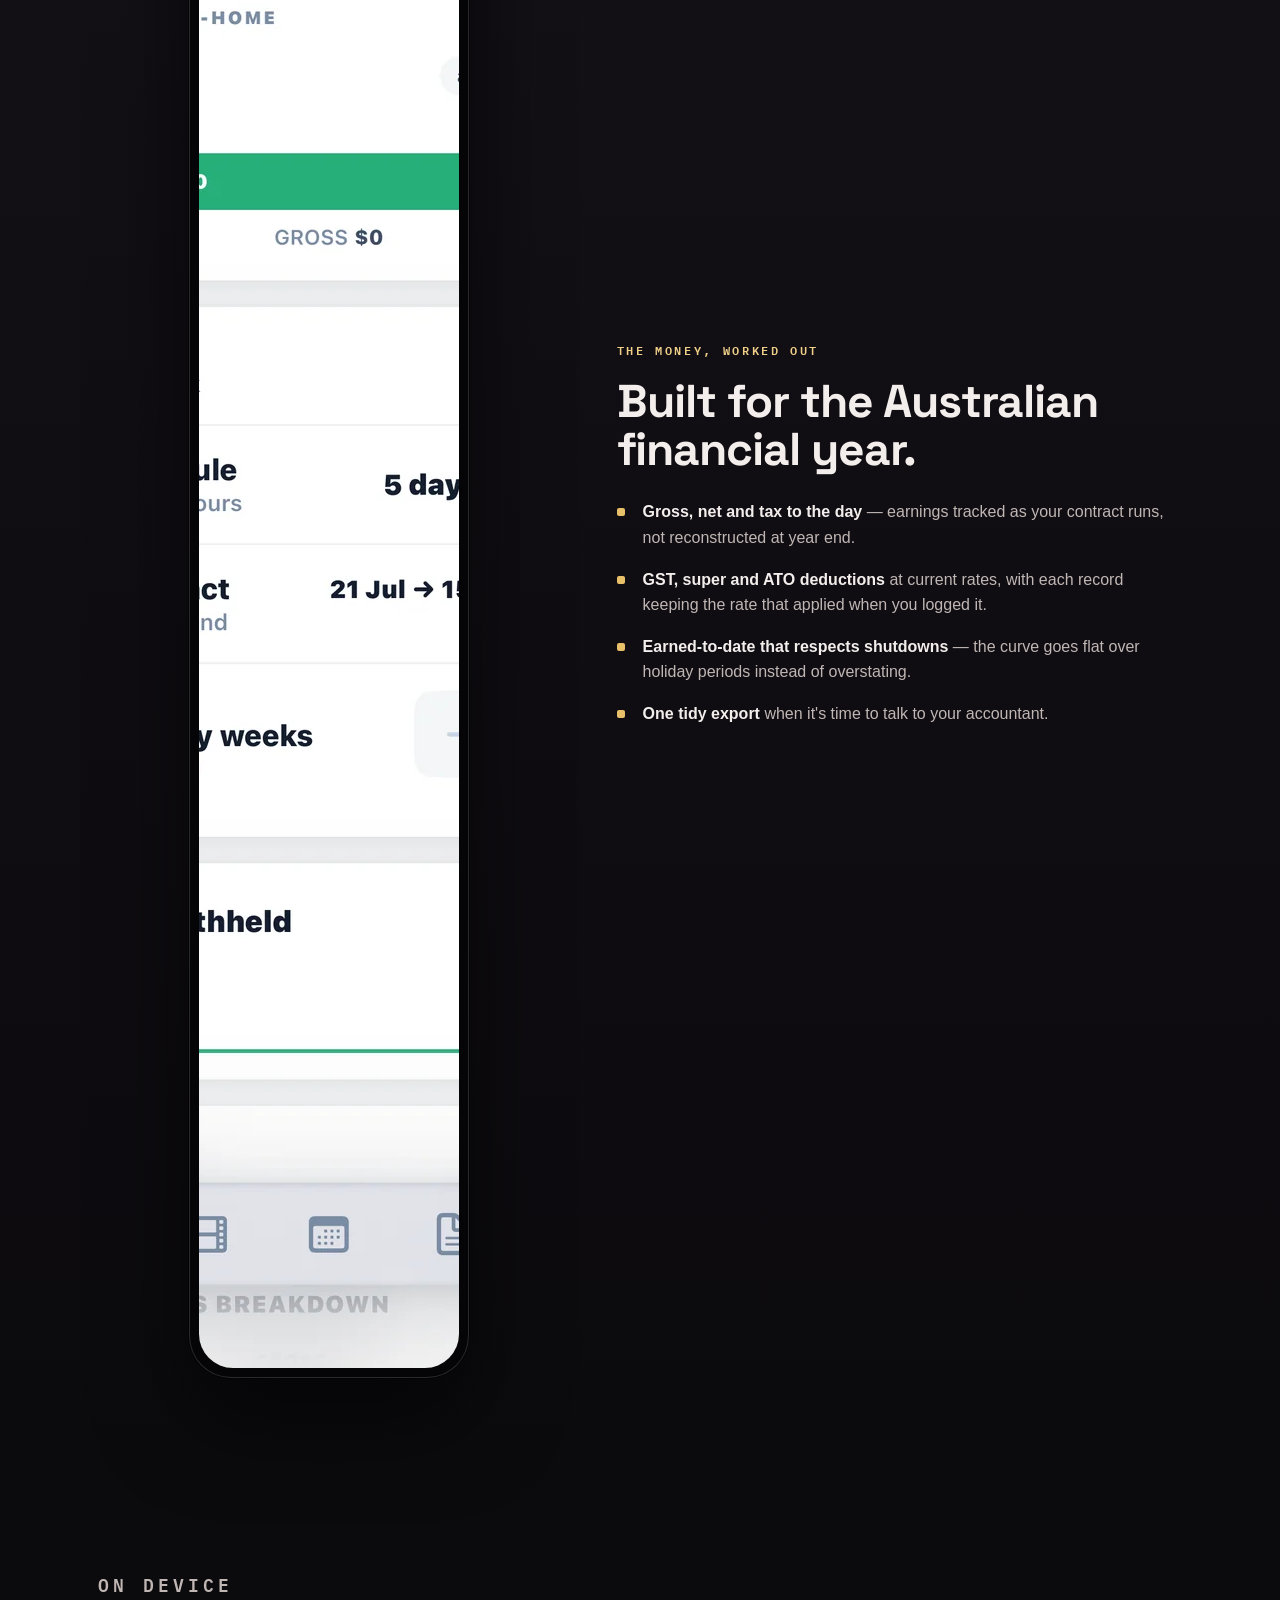
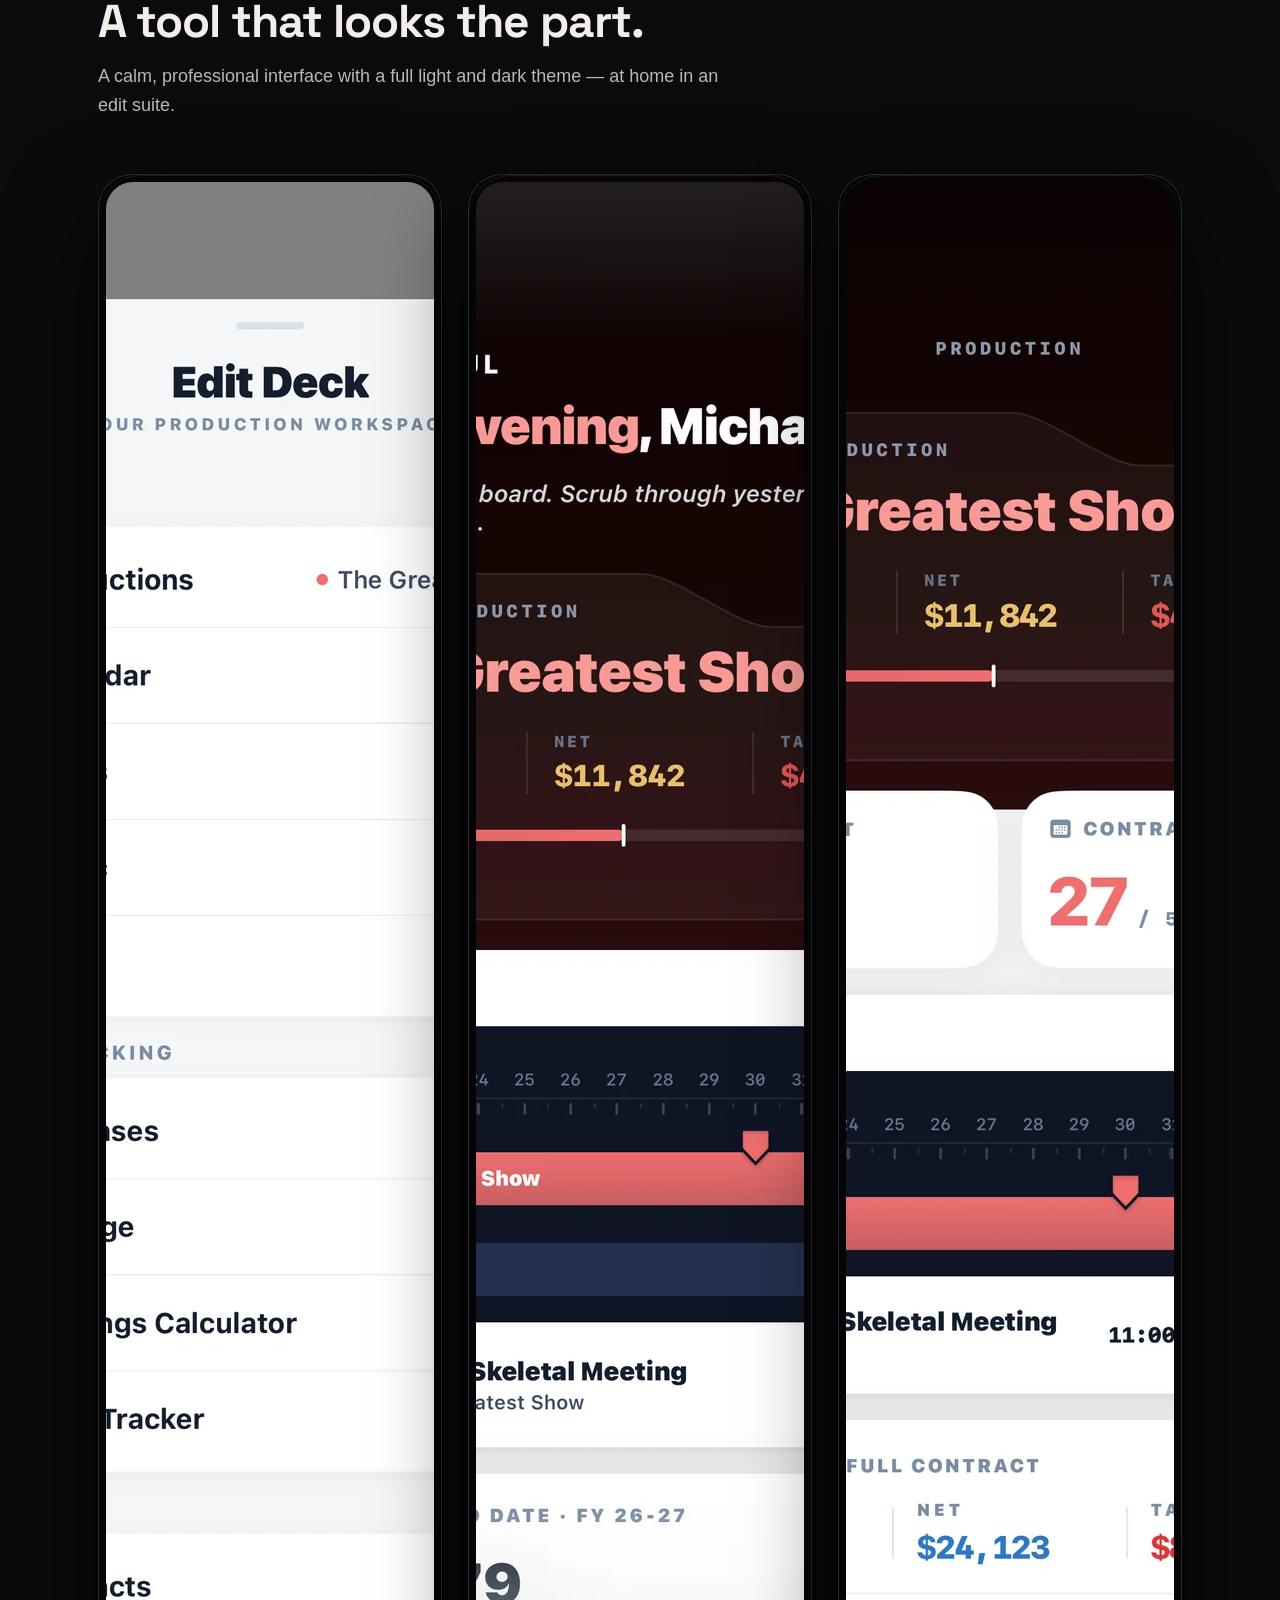
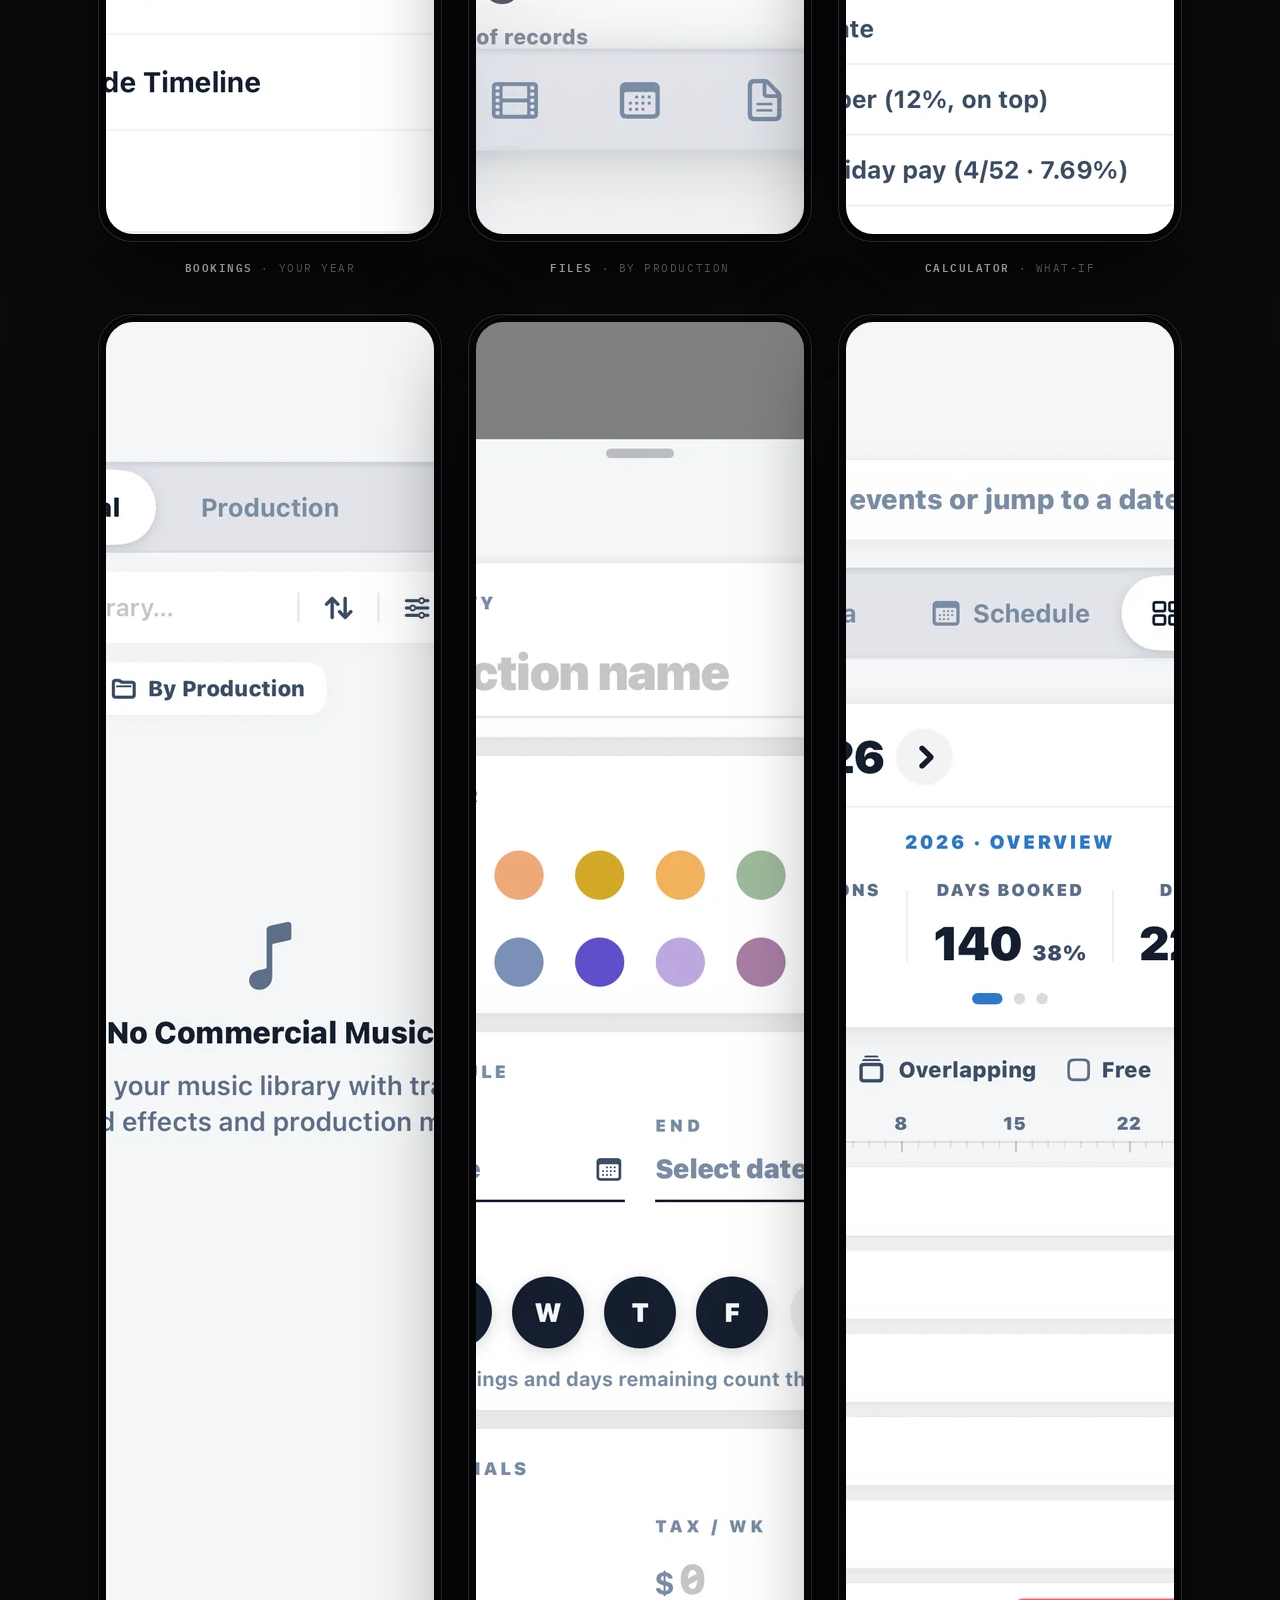
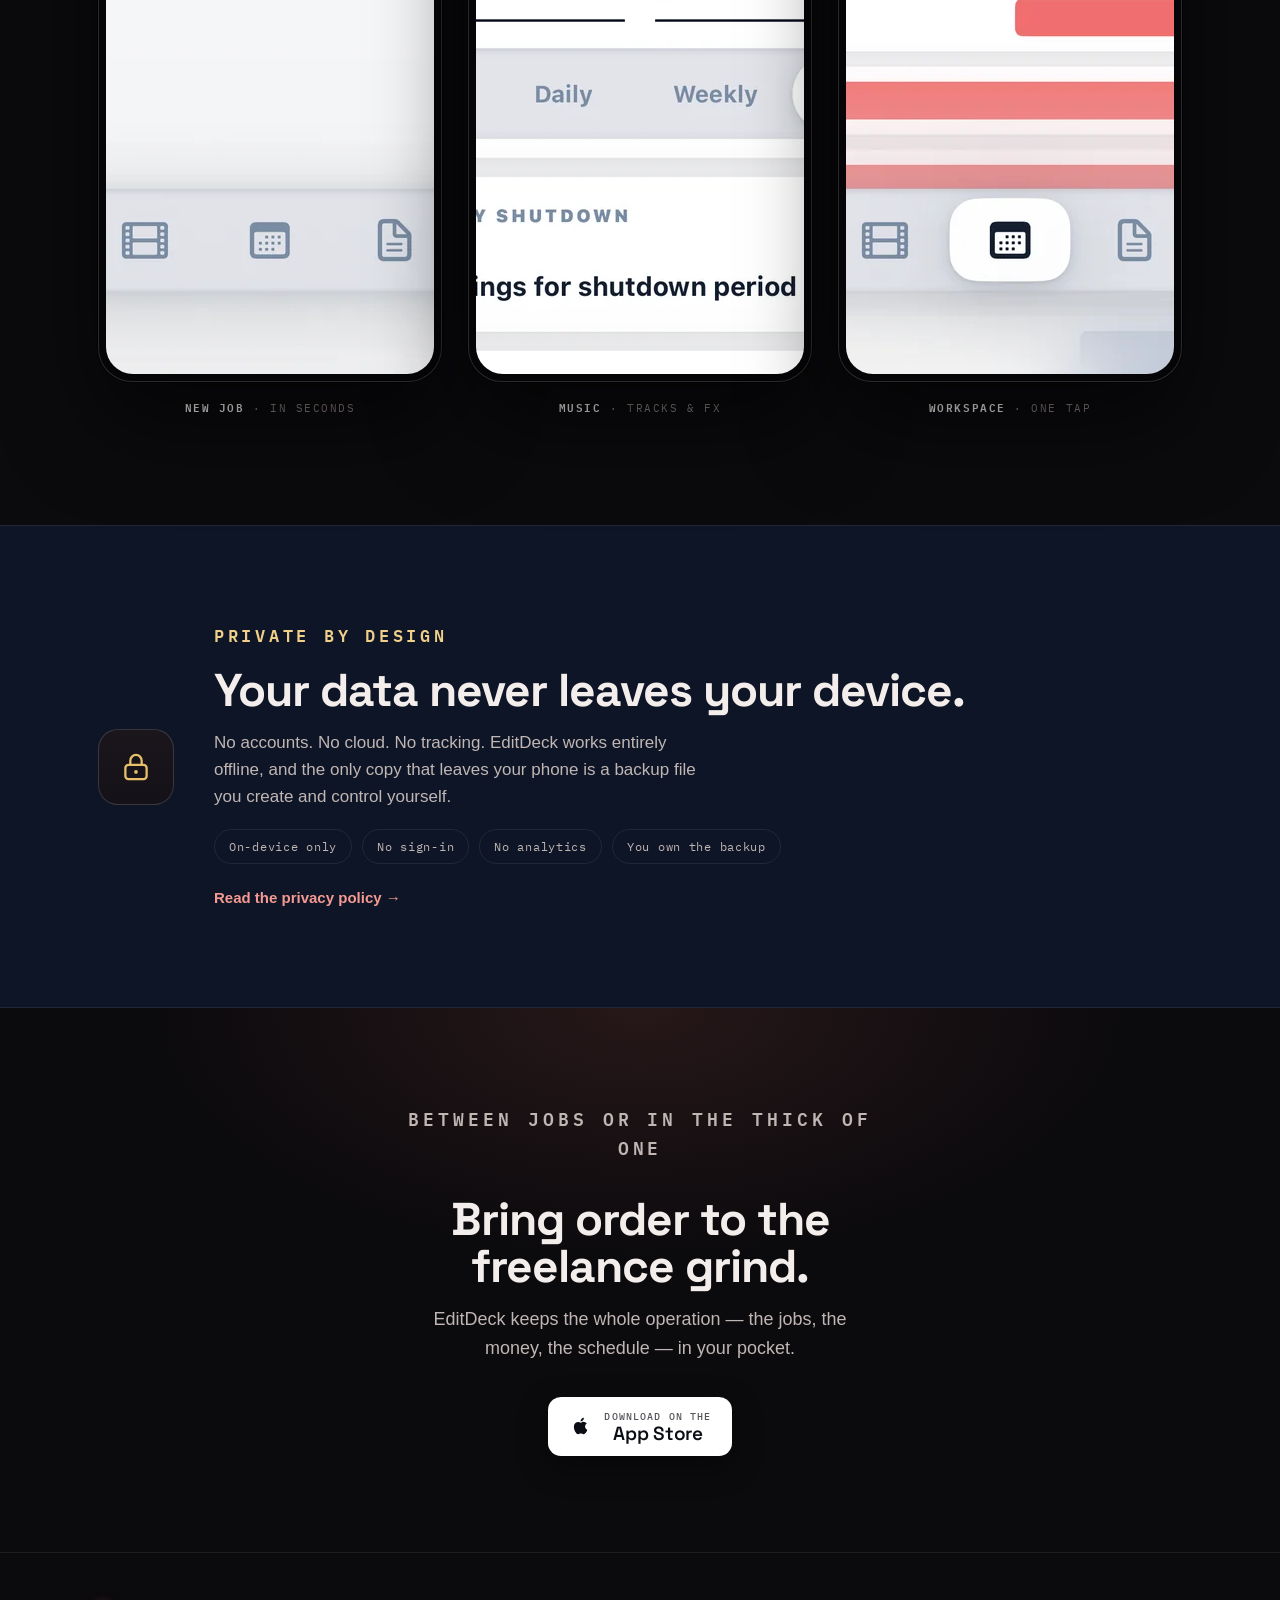
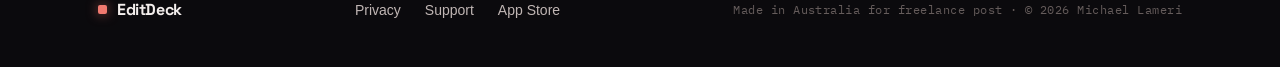
==== commit efdd49ac: "Update index.html" ====
--- a/index.html
+++ b/index.html
@@ -42,7 +42,7 @@
   /* device frame */
   .frame{background:#050406; border-radius:42px; padding:9px; border:1px solid var(--rimHi); box-shadow:0 40px 90px rgba(0,0,0,0.6), 0 0 0 1px rgba(0,0,0,0.5); position:relative;}
   .frame .glass{position:absolute; inset:0; border-radius:42px; pointer-events:none; box-shadow:inset 0 1px 0 rgba(255,255,255,0.08);}
-  .frame img{display:block; width:100%; border-radius:34px;}
+  .frame img{display:block; width:100%; aspect-ratio:9/15; object-fit:cover; object-position:top center; border-radius:34px;}
 
   /* hero */
   .hero{position:relative; overflow:hidden; border-bottom:1px solid var(--rim);
@@ -96,7 +96,7 @@
   .gallery .shots{display:grid; grid-template-columns:repeat(3,1fr); gap:26px;}
   .gcard{}
   .gcard .frame{border-radius:34px; padding:7px;}
-  .gcard .frame img{border-radius:27px;}
+  .gcard .frame img{border-radius:27px; aspect-ratio:9/12;}
   .gcard .cap{font-family:var(--mono); font-size:11px; letter-spacing:0.14em; text-transform:uppercase; color:var(--muted); text-align:center; margin-top:16px;}
   .gcard .cap b{color:var(--ink); font-weight:600;}
 
@@ -182,7 +182,7 @@
       </div>
       <div class="rv in" style="transition-delay:.1s;">
         <div class="device frame"><span class="glass"></span>
-          <img src="screenshots/dashboard.webp" alt="EditDeck dashboard showing the active production, earnings and today's timeline" loading="eager" width="760" height="1652">
+          <img src="images/dashboard.webp" alt="EditDeck dashboard showing the active production, earnings and today's timeline" loading="eager" width="760" height="1652">
         </div>
       </div>
     </div>
@@ -243,7 +243,7 @@
     <div class="wrap grid">
       <div class="rv">
         <div class="device frame"><span class="glass"></span>
-          <img src="screenshots/active-production.webp" alt="Active production view with gross, net and tax, contract clock and timeline" loading="lazy" width="760" height="1652">
+          <img src="images/active-production.webp" alt="Active production view with gross, net and tax, contract clock and timeline" loading="lazy" width="760" height="1652">
         </div>
       </div>
       <div class="rv" style="transition-delay:.08s;">
@@ -268,27 +268,27 @@
       </div>
       <div class="shots">
         <div class="gcard rv">
-          <div class="frame"><span class="glass"></span><img src="screenshots/bookings.webp" alt="Bookings year overview" loading="lazy" width="760" height="1652"></div>
+          <div class="frame"><span class="glass"></span><img src="images/bookings.webp" alt="Bookings year overview" loading="lazy" width="760" height="1652"></div>
           <p class="cap"><b>Bookings</b> · your year</p>
         </div>
         <div class="gcard rv" style="transition-delay:.05s;">
-          <div class="frame"><span class="glass"></span><img src="screenshots/files.webp" alt="Production files library" loading="lazy" width="760" height="1652"></div>
+          <div class="frame"><span class="glass"></span><img src="images/files.webp" alt="Production files library" loading="lazy" width="760" height="1652"></div>
           <p class="cap"><b>Files</b> · by production</p>
         </div>
         <div class="gcard rv" style="transition-delay:.1s;">
-          <div class="frame"><span class="glass"></span><img src="screenshots/calculator.webp" alt="Earnings calculator" loading="lazy" width="760" height="1652"></div>
+          <div class="frame"><span class="glass"></span><img src="images/calculator.webp" alt="Earnings calculator" loading="lazy" width="760" height="1652"></div>
           <p class="cap"><b>Calculator</b> · what-if</p>
         </div>
         <div class="gcard rv">
-          <div class="frame"><span class="glass"></span><img src="screenshots/production.webp" alt="New production form" loading="lazy" width="760" height="1652"></div>
+          <div class="frame"><span class="glass"></span><img src="images/production.webp" alt="New production form" loading="lazy" width="760" height="1652"></div>
           <p class="cap"><b>New job</b> · in seconds</p>
         </div>
         <div class="gcard rv" style="transition-delay:.05s;">
-          <div class="frame"><span class="glass"></span><img src="screenshots/music.webp" alt="Music library" loading="lazy" width="760" height="1652"></div>
+          <div class="frame"><span class="glass"></span><img src="images/music.webp" alt="Music library" loading="lazy" width="760" height="1652"></div>
           <p class="cap"><b>Music</b> · tracks &amp; FX</p>
         </div>
         <div class="gcard rv" style="transition-delay:.1s;">
-          <div class="frame"><span class="glass"></span><img src="screenshots/menu.webp" alt="Workspace menu" loading="lazy" width="760" height="1652"></div>
+          <div class="frame"><span class="glass"></span><img src="images/menu.webp" alt="Workspace menu" loading="lazy" width="760" height="1652"></div>
           <p class="cap"><b>Workspace</b> · one tap</p>
         </div>
       </div>
@@ -311,7 +311,7 @@
           <span class="chip">No analytics</span>
           <span class="chip">You own the backup</span>
         </div>
-        <a class="lnk" href="https://mgit-26c0d3.github.io/EditDeckiOS/">Read the privacy policy →</a>
+        <a class="lnk" href="https://mgit-26c0d3.github.io/EditDeckiOS/privacy-policy.html">Read the privacy policy →</a>
       </div>
     </div>
   </section>
@@ -334,7 +334,7 @@
     <div class="wrap row">
       <div class="brand"><span class="dot"></span>EditDeck</div>
       <div class="links">
-        <a href="https://mgit-26c0d3.github.io/EditDeckiOS/">Privacy</a>
+        <a href="https://mgit-26c0d3.github.io/EditDeckiOS/privacy-policy.html">Privacy</a>
         <a href="support.html">Support</a>
         <a href="REPLACE_WITH_APP_STORE_URL">App Store</a>
       </div>
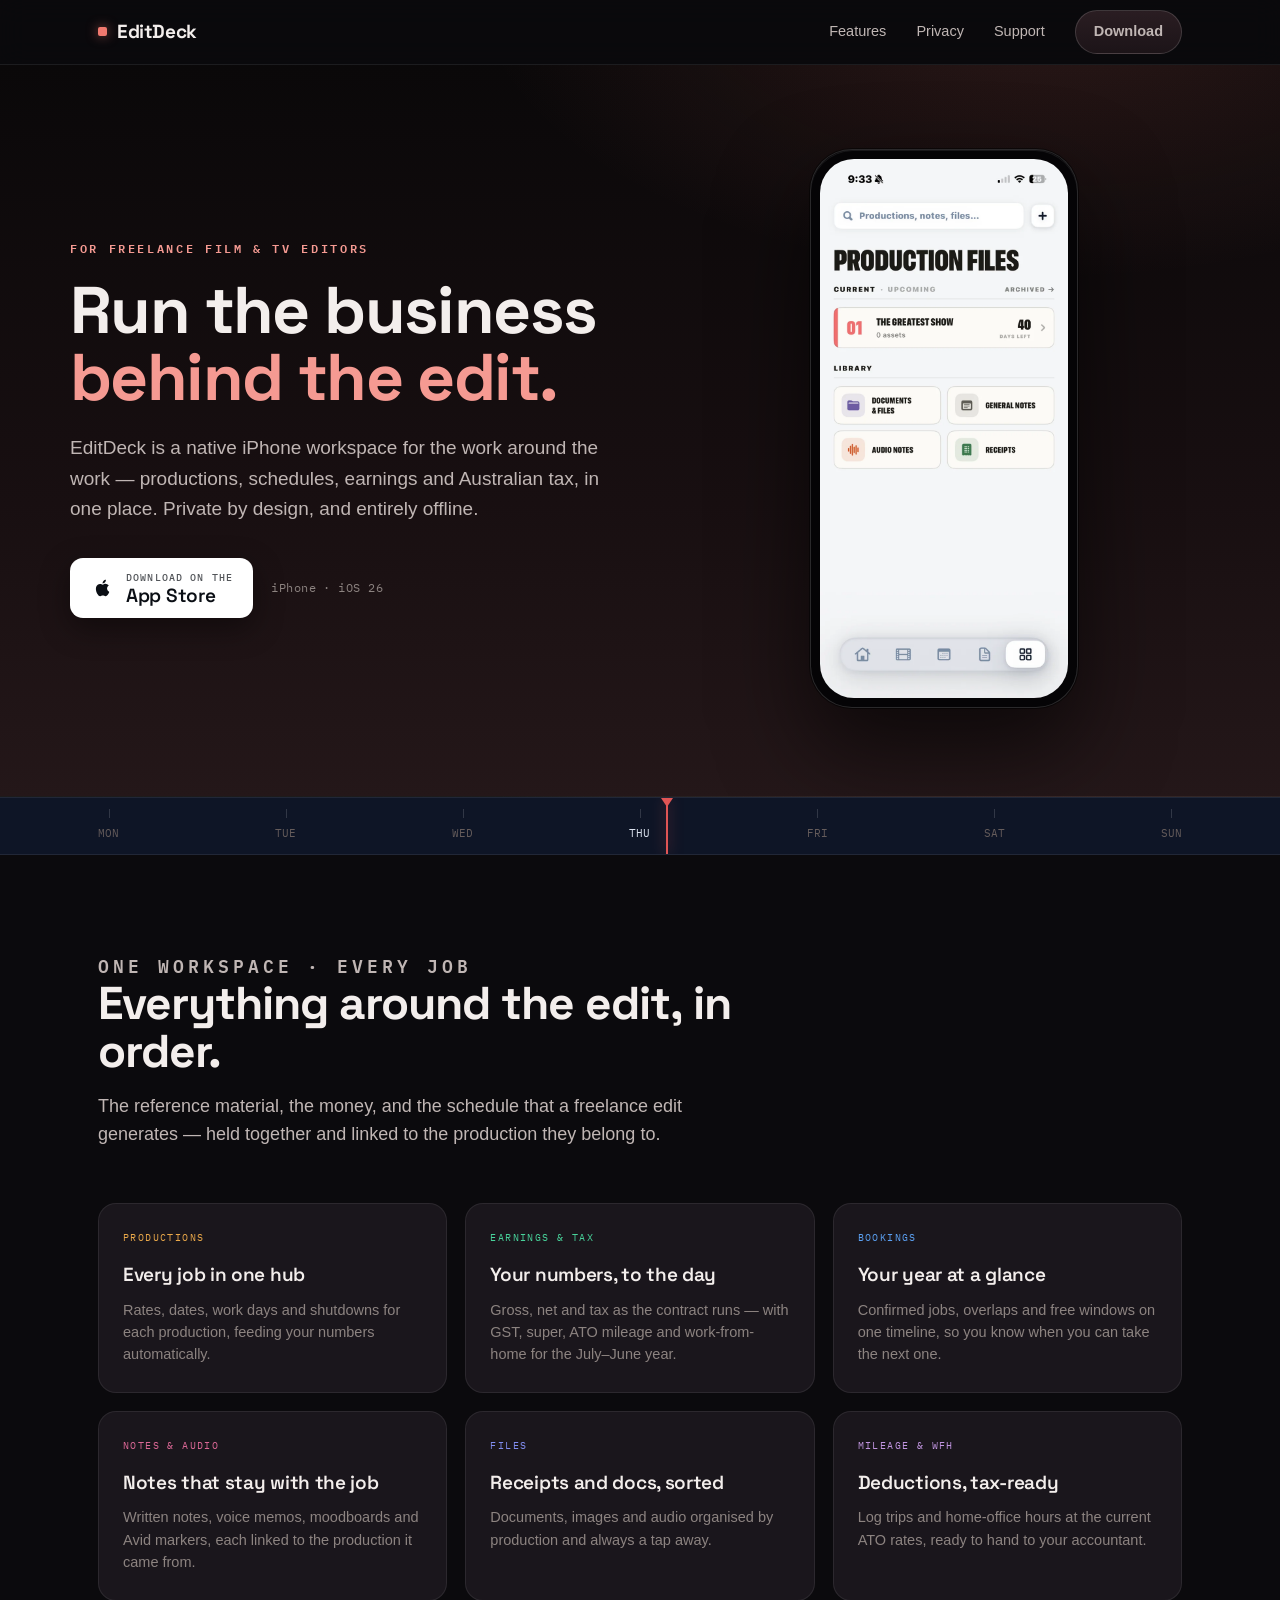
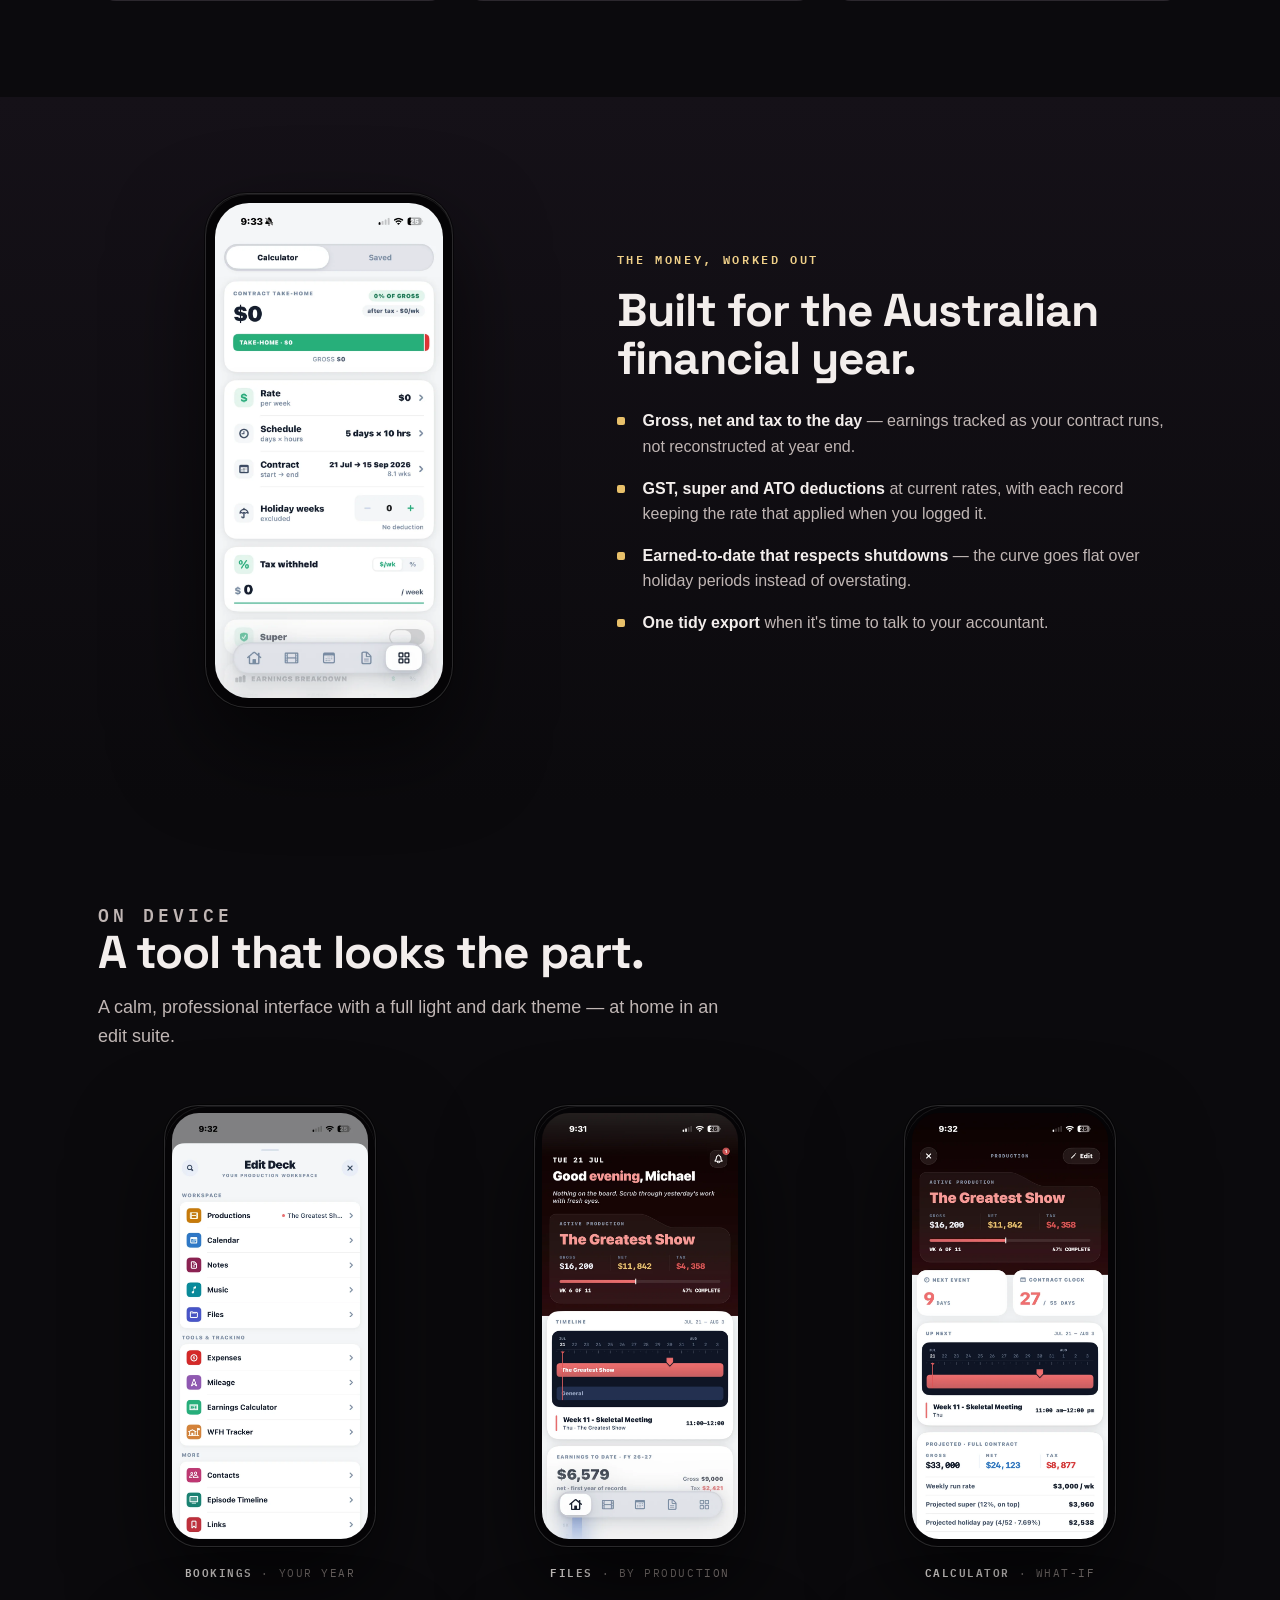
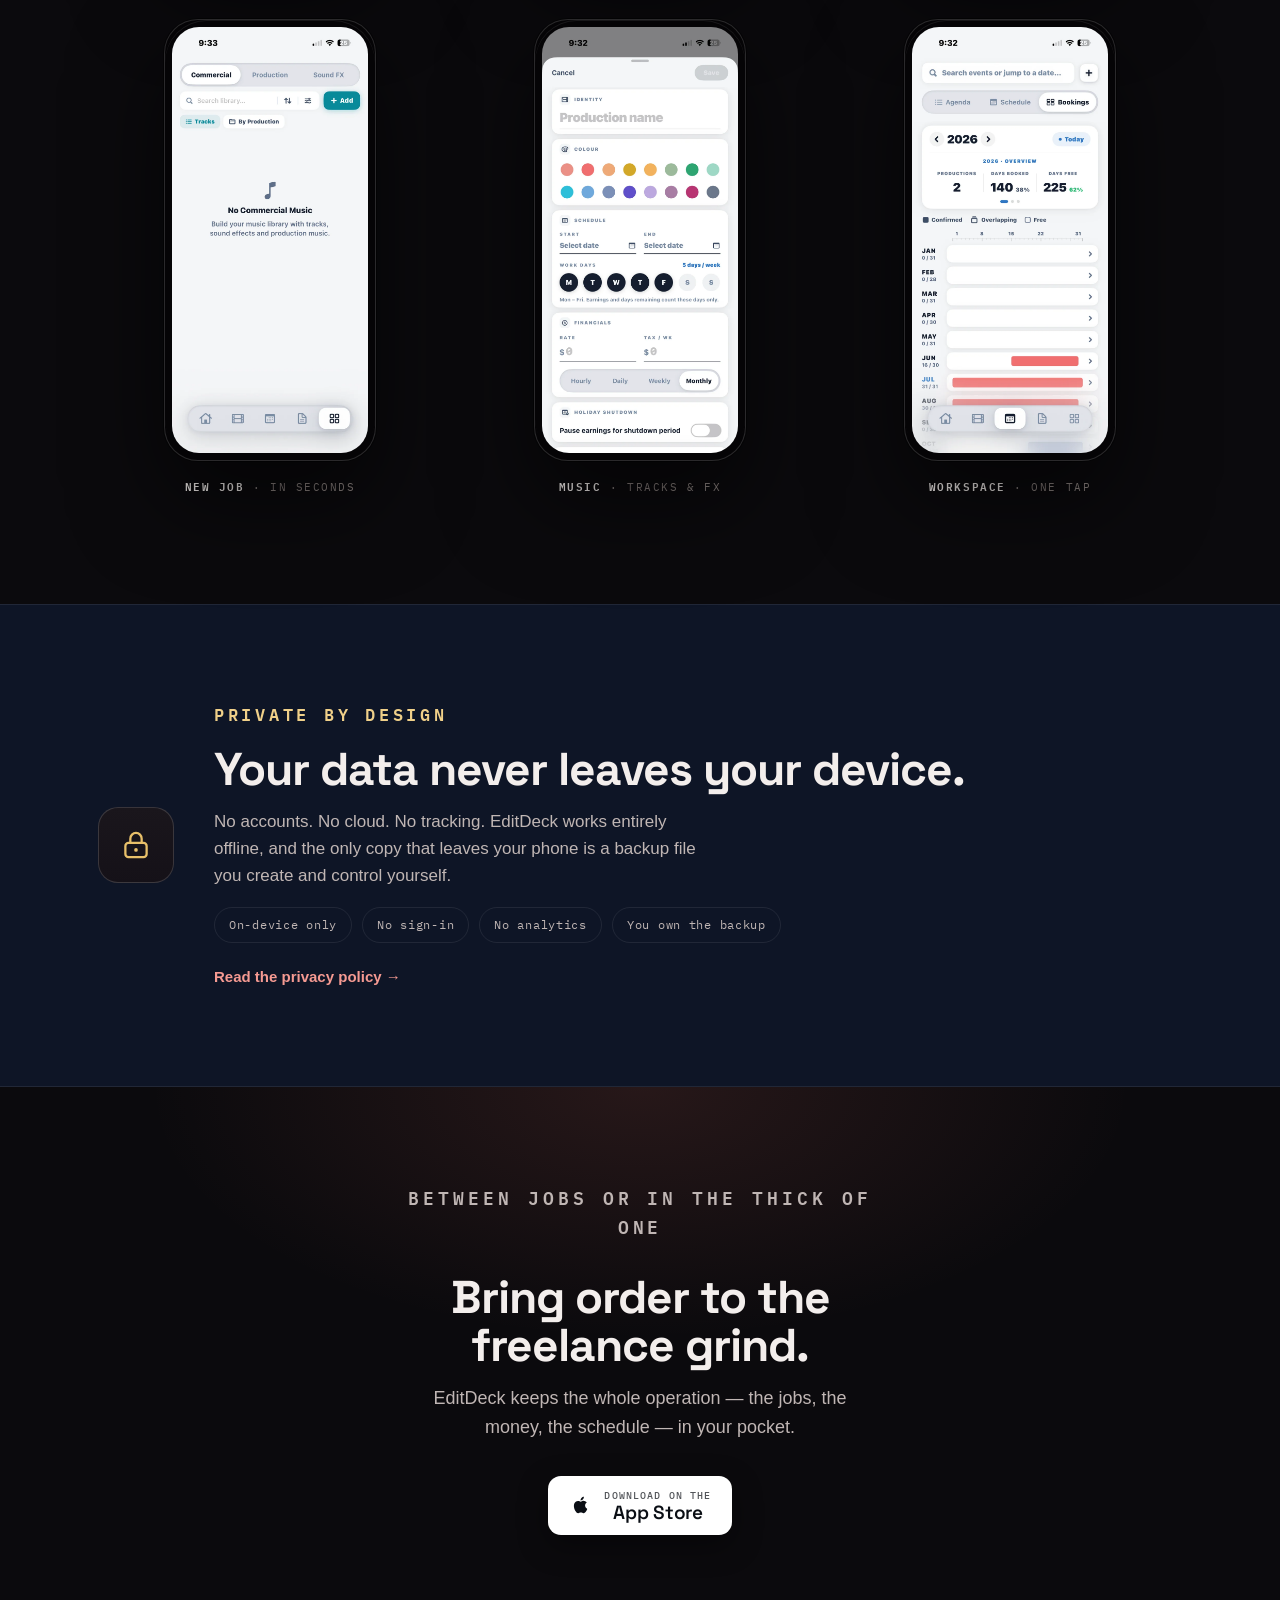
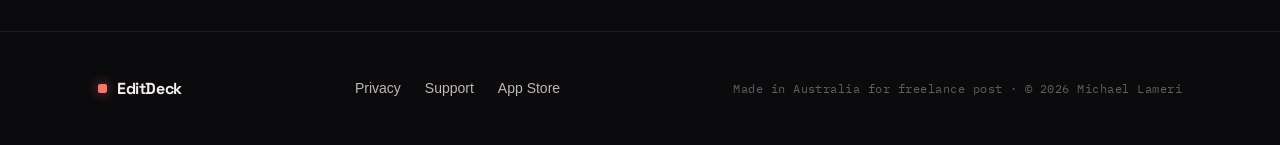
==== commit 94c5ede5: "Update index.html" ====
--- a/index.html
+++ b/index.html
@@ -42,7 +42,7 @@
   /* device frame */
   .frame{background:#050406; border-radius:42px; padding:9px; border:1px solid var(--rimHi); box-shadow:0 40px 90px rgba(0,0,0,0.6), 0 0 0 1px rgba(0,0,0,0.5); position:relative;}
   .frame .glass{position:absolute; inset:0; border-radius:42px; pointer-events:none; box-shadow:inset 0 1px 0 rgba(255,255,255,0.08);}
-  .frame img{display:block; width:100%; aspect-ratio:9/15; object-fit:cover; object-position:top center; border-radius:34px;}
+  .frame img{display:block; width:100%; height:auto; border-radius:34px;}
 
   /* hero */
   .hero{position:relative; overflow:hidden; border-bottom:1px solid var(--rim);
@@ -59,7 +59,7 @@
   .appstore .lbl small{display:block; font-family:var(--mono); font-size:9.5px; letter-spacing:0.12em; text-transform:uppercase; opacity:0.7; font-weight:500;}
   .appstore .lbl b{display:block; font-family:var(--disp); font-size:19px; font-weight:600; letter-spacing:-0.3px; line-height:1.05;}
   .cta-note{font-family:var(--mono); font-size:12px; color:var(--muted); letter-spacing:0.04em;}
-  .hero .device{width:min(300px,78vw); margin:0 auto;}
+  .hero .device{width:min(268px,70vw); margin:0 auto;}
 
   /* signature ruler */
   .ruler{position:relative; height:58px; border-top:1px solid var(--rim); border-bottom:1px solid var(--rim); background:var(--panel); display:flex; align-items:center; overflow:hidden;}
@@ -86,7 +86,7 @@
   /* finance focus */
   .focus{background:linear-gradient(180deg,var(--surface),var(--bg));}
   .focus .grid{display:grid; grid-template-columns:0.9fr 1.1fr; gap:56px; align-items:center;}
-  .focus .device{width:min(280px,72vw); margin:0 auto;}
+  .focus .device{width:min(248px,64vw); margin:0 auto;}
   .focus ul{list-style:none; padding:0; margin:26px 0 0;}
   .focus li{position:relative; padding:0 0 16px 26px; color:var(--sub); font-size:16px;}
   .focus li::before{content:""; position:absolute; left:0; top:9px; width:8px; height:8px; border-radius:2px; background:var(--gold);}
@@ -94,9 +94,9 @@
 
   /* gallery */
   .gallery .shots{display:grid; grid-template-columns:repeat(3,1fr); gap:26px;}
-  .gcard{}
+  .gcard{max-width:212px; margin:0 auto;}
   .gcard .frame{border-radius:34px; padding:7px;}
-  .gcard .frame img{border-radius:27px; aspect-ratio:9/12;}
+  .gcard .frame img{border-radius:27px;}
   .gcard .cap{font-family:var(--mono); font-size:11px; letter-spacing:0.14em; text-transform:uppercase; color:var(--muted); text-align:center; margin-top:16px;}
   .gcard .cap b{color:var(--ink); font-weight:600;}
 
@@ -182,7 +182,7 @@
       </div>
       <div class="rv in" style="transition-delay:.1s;">
         <div class="device frame"><span class="glass"></span>
-          <img src="images/dashboard.webp" alt="EditDeck dashboard showing the active production, earnings and today's timeline" loading="eager" width="760" height="1652">
+          <img src="images/dashboard.webp" alt="EditDeck dashboard showing the active production, earnings and today's timeline" loading="eager">
         </div>
       </div>
     </div>
@@ -243,7 +243,7 @@
     <div class="wrap grid">
       <div class="rv">
         <div class="device frame"><span class="glass"></span>
-          <img src="images/active-production.webp" alt="Active production view with gross, net and tax, contract clock and timeline" loading="lazy" width="760" height="1652">
+          <img src="images/active-production.webp" alt="Active production view with gross, net and tax, contract clock and timeline" loading="lazy">
         </div>
       </div>
       <div class="rv" style="transition-delay:.08s;">
@@ -268,27 +268,27 @@
       </div>
       <div class="shots">
         <div class="gcard rv">
-          <div class="frame"><span class="glass"></span><img src="images/bookings.webp" alt="Bookings year overview" loading="lazy" width="760" height="1652"></div>
+          <div class="frame"><span class="glass"></span><img src="images/bookings.webp" alt="Bookings year overview" loading="lazy"></div>
           <p class="cap"><b>Bookings</b> · your year</p>
         </div>
         <div class="gcard rv" style="transition-delay:.05s;">
-          <div class="frame"><span class="glass"></span><img src="images/files.webp" alt="Production files library" loading="lazy" width="760" height="1652"></div>
+          <div class="frame"><span class="glass"></span><img src="images/files.webp" alt="Production files library" loading="lazy"></div>
           <p class="cap"><b>Files</b> · by production</p>
         </div>
         <div class="gcard rv" style="transition-delay:.1s;">
-          <div class="frame"><span class="glass"></span><img src="images/calculator.webp" alt="Earnings calculator" loading="lazy" width="760" height="1652"></div>
+          <div class="frame"><span class="glass"></span><img src="images/calculator.webp" alt="Earnings calculator" loading="lazy"></div>
           <p class="cap"><b>Calculator</b> · what-if</p>
         </div>
         <div class="gcard rv">
-          <div class="frame"><span class="glass"></span><img src="images/production.webp" alt="New production form" loading="lazy" width="760" height="1652"></div>
+          <div class="frame"><span class="glass"></span><img src="images/production.webp" alt="New production form" loading="lazy"></div>
           <p class="cap"><b>New job</b> · in seconds</p>
         </div>
         <div class="gcard rv" style="transition-delay:.05s;">
-          <div class="frame"><span class="glass"></span><img src="images/music.webp" alt="Music library" loading="lazy" width="760" height="1652"></div>
+          <div class="frame"><span class="glass"></span><img src="images/music.webp" alt="Music library" loading="lazy"></div>
           <p class="cap"><b>Music</b> · tracks &amp; FX</p>
         </div>
         <div class="gcard rv" style="transition-delay:.1s;">
-          <div class="frame"><span class="glass"></span><img src="images/menu.webp" alt="Workspace menu" loading="lazy" width="760" height="1652"></div>
+          <div class="frame"><span class="glass"></span><img src="images/menu.webp" alt="Workspace menu" loading="lazy"></div>
           <p class="cap"><b>Workspace</b> · one tap</p>
         </div>
       </div>
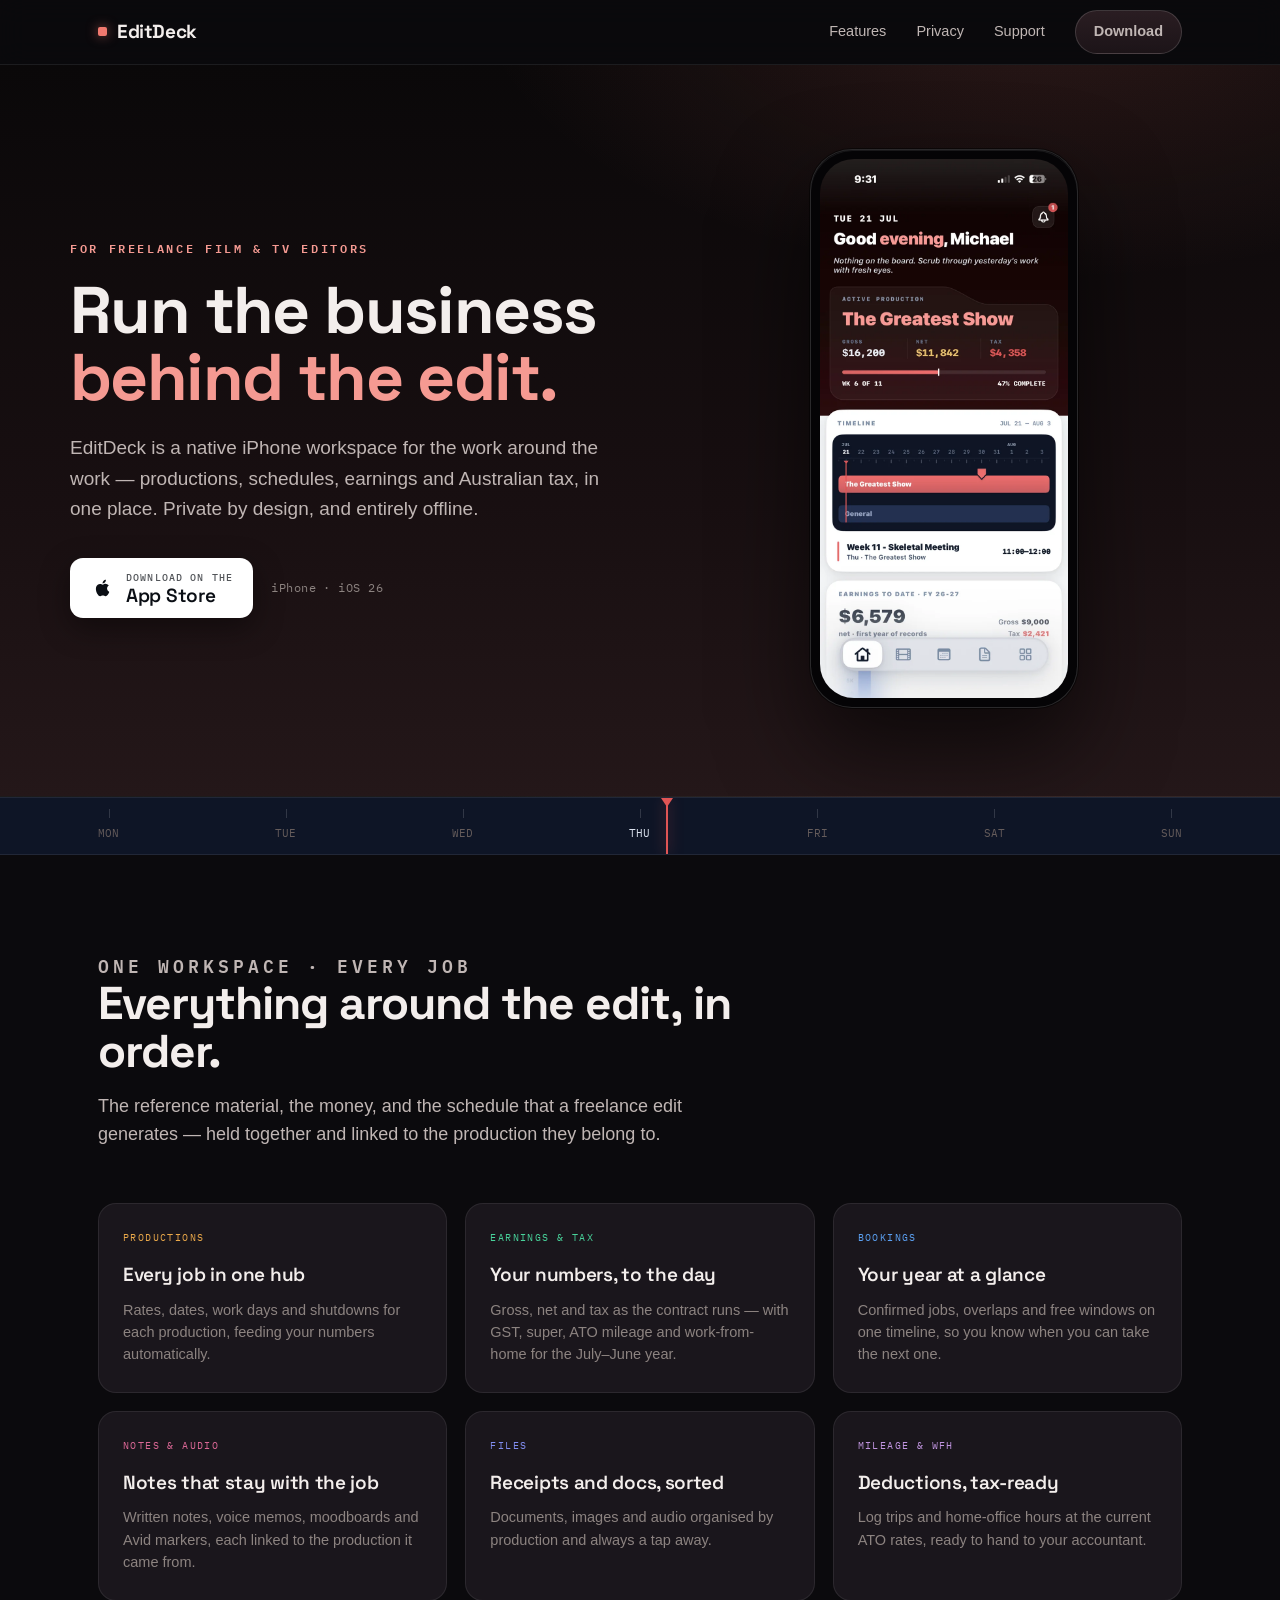
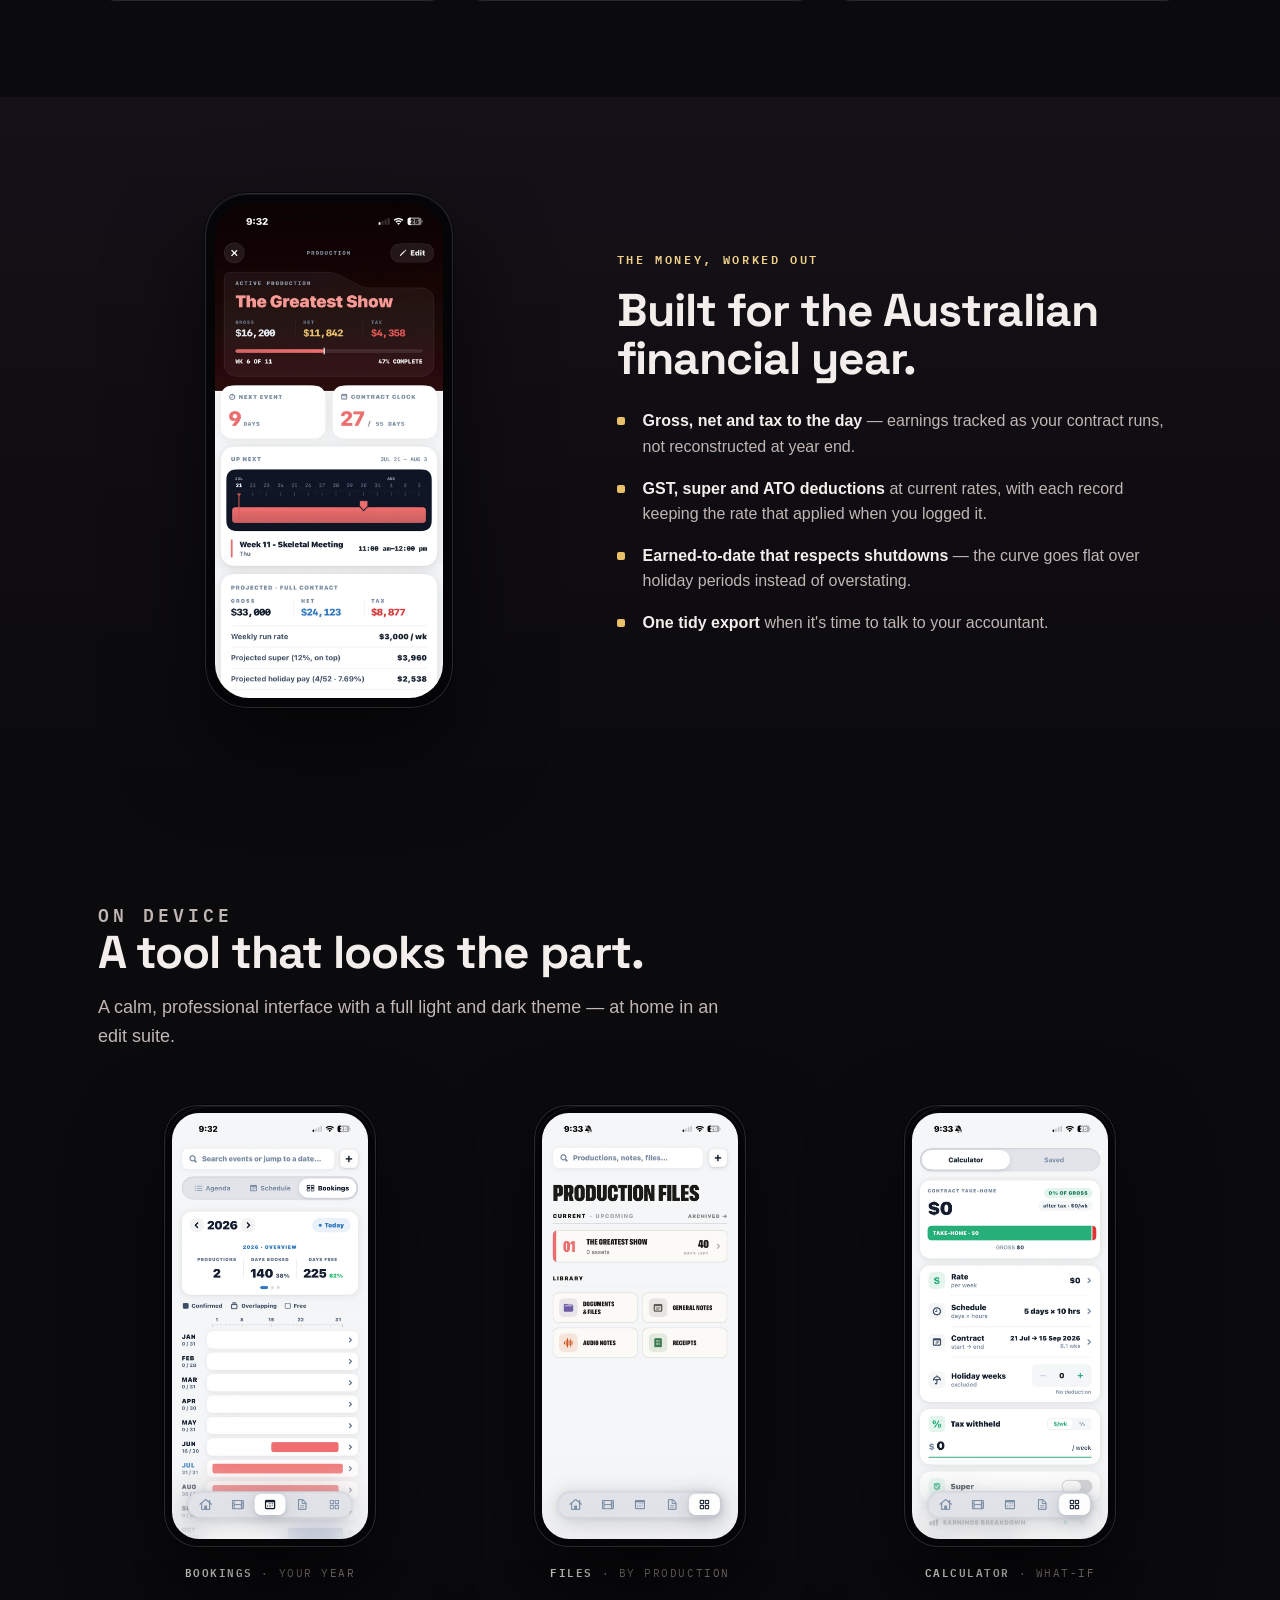
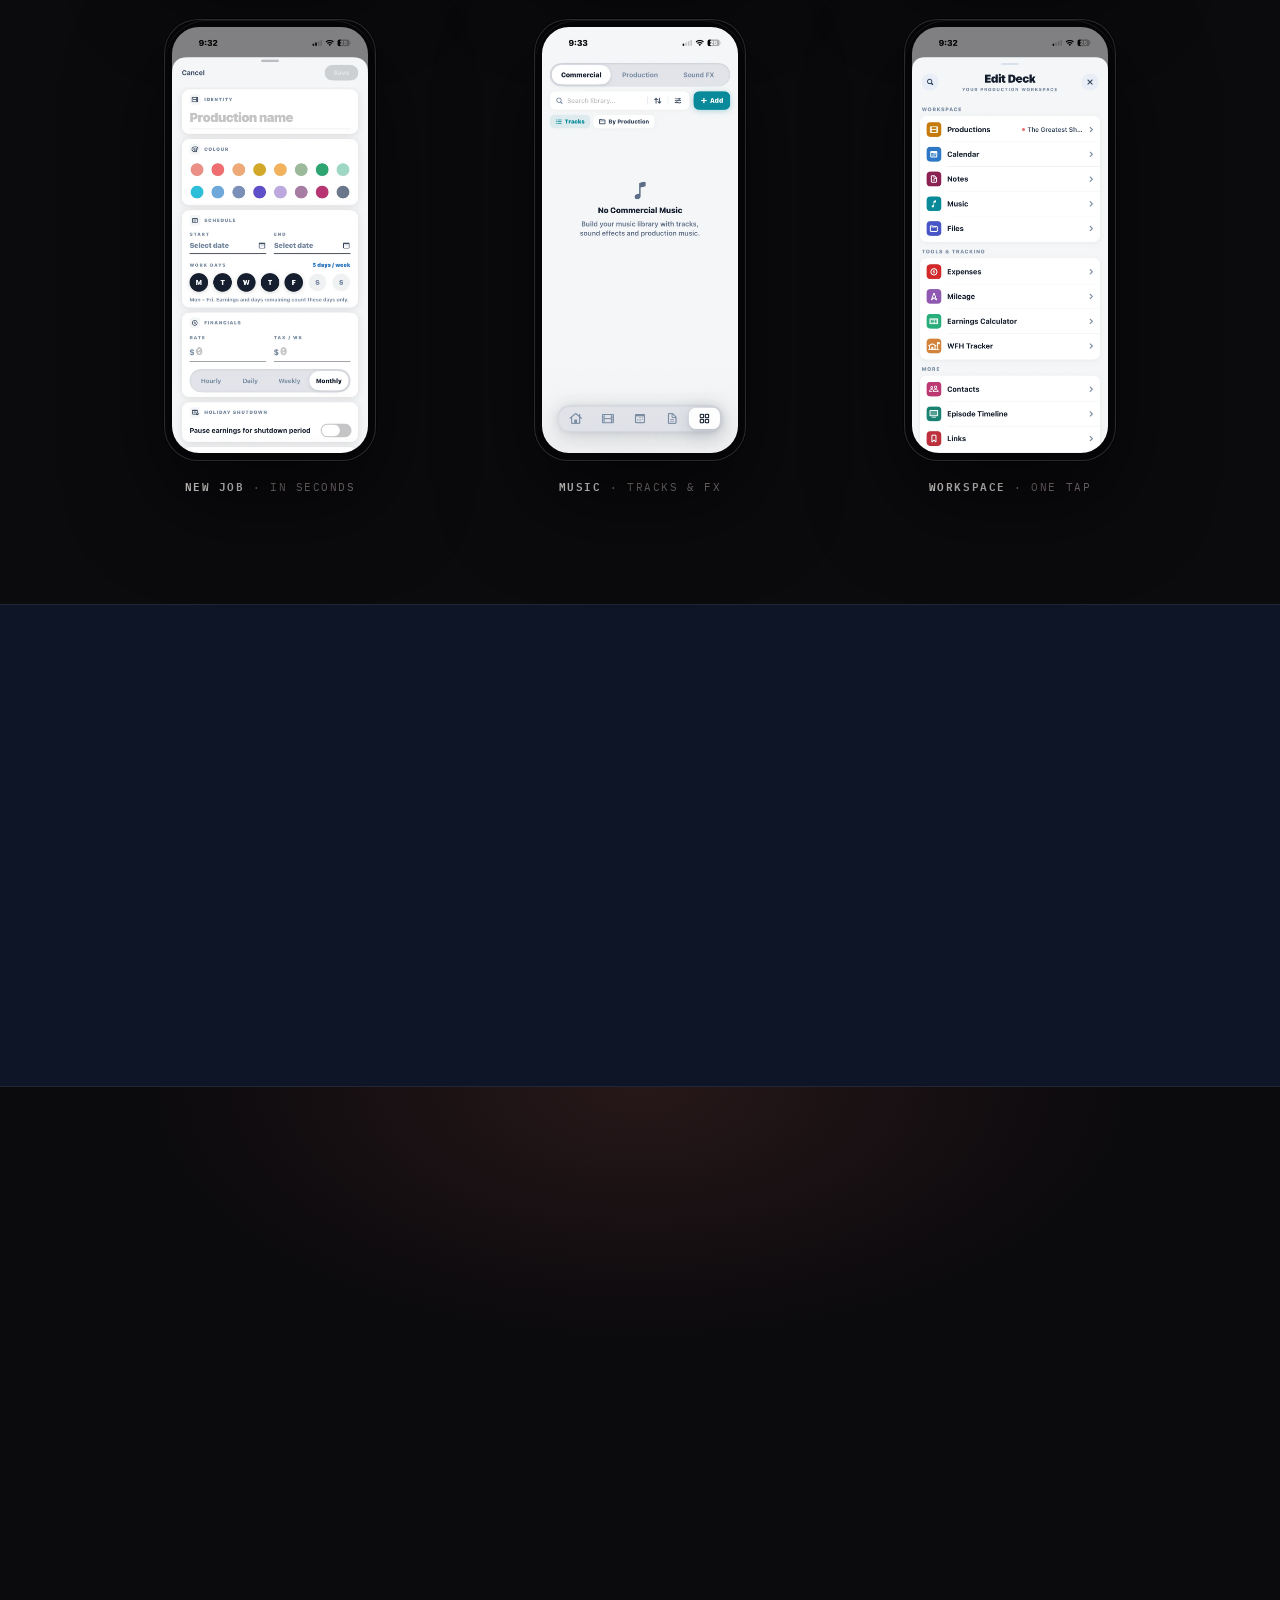
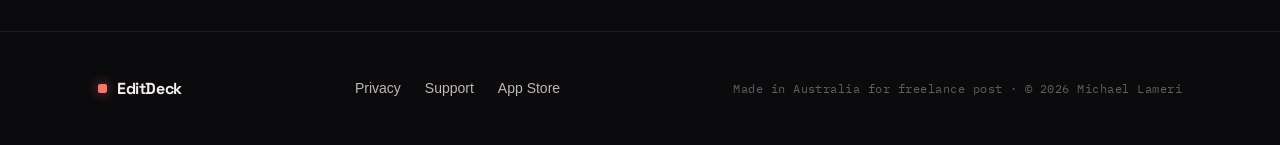
==== commit 34d0c630: "Update index.html" ====
--- a/index.html
+++ b/index.html
@@ -182,7 +182,7 @@
       </div>
       <div class="rv in" style="transition-delay:.1s;">
         <div class="device frame"><span class="glass"></span>
-          <img src="images/dashboard.webp" alt="EditDeck dashboard showing the active production, earnings and today's timeline" loading="eager">
+          <img src="images/Dashboard_1.webp" alt="EditDeck dashboard showing the active production, earnings and today's timeline" loading="eager">
         </div>
       </div>
     </div>
@@ -243,7 +243,7 @@
     <div class="wrap grid">
       <div class="rv">
         <div class="device frame"><span class="glass"></span>
-          <img src="images/active-production.webp" alt="Active production view with gross, net and tax, contract clock and timeline" loading="lazy">
+          <img src="images/ProductionDetail.webp" alt="Active production view with gross, net and tax, contract clock and timeline" loading="lazy">
         </div>
       </div>
       <div class="rv" style="transition-delay:.08s;">
@@ -268,27 +268,27 @@
       </div>
       <div class="shots">
         <div class="gcard rv">
-          <div class="frame"><span class="glass"></span><img src="images/bookings.webp" alt="Bookings year overview" loading="lazy"></div>
+          <div class="frame"><span class="glass"></span><img src="images/Bookings_1.webp" alt="Bookings year overview" loading="lazy"></div>
           <p class="cap"><b>Bookings</b> · your year</p>
         </div>
         <div class="gcard rv" style="transition-delay:.05s;">
-          <div class="frame"><span class="glass"></span><img src="images/files.webp" alt="Production files library" loading="lazy"></div>
+          <div class="frame"><span class="glass"></span><img src="images/Files_1.webp" alt="Production files library" loading="lazy"></div>
           <p class="cap"><b>Files</b> · by production</p>
         </div>
         <div class="gcard rv" style="transition-delay:.1s;">
-          <div class="frame"><span class="glass"></span><img src="images/calculator.webp" alt="Earnings calculator" loading="lazy"></div>
+          <div class="frame"><span class="glass"></span><img src="images/Calculator_1.webp" alt="Earnings calculator" loading="lazy"></div>
           <p class="cap"><b>Calculator</b> · what-if</p>
         </div>
         <div class="gcard rv">
-          <div class="frame"><span class="glass"></span><img src="images/production.webp" alt="New production form" loading="lazy"></div>
+          <div class="frame"><span class="glass"></span><img src="images/NewProduction_1.webp" alt="New production form" loading="lazy"></div>
           <p class="cap"><b>New job</b> · in seconds</p>
         </div>
         <div class="gcard rv" style="transition-delay:.05s;">
-          <div class="frame"><span class="glass"></span><img src="images/music.webp" alt="Music library" loading="lazy"></div>
+          <div class="frame"><span class="glass"></span><img src="images/Music_1.webp" alt="Music library" loading="lazy"></div>
           <p class="cap"><b>Music</b> · tracks &amp; FX</p>
         </div>
         <div class="gcard rv" style="transition-delay:.1s;">
-          <div class="frame"><span class="glass"></span><img src="images/menu.webp" alt="Workspace menu" loading="lazy"></div>
+          <div class="frame"><span class="glass"></span><img src="images/Menu_1.webp" alt="Workspace menu" loading="lazy"></div>
           <p class="cap"><b>Workspace</b> · one tap</p>
         </div>
       </div>
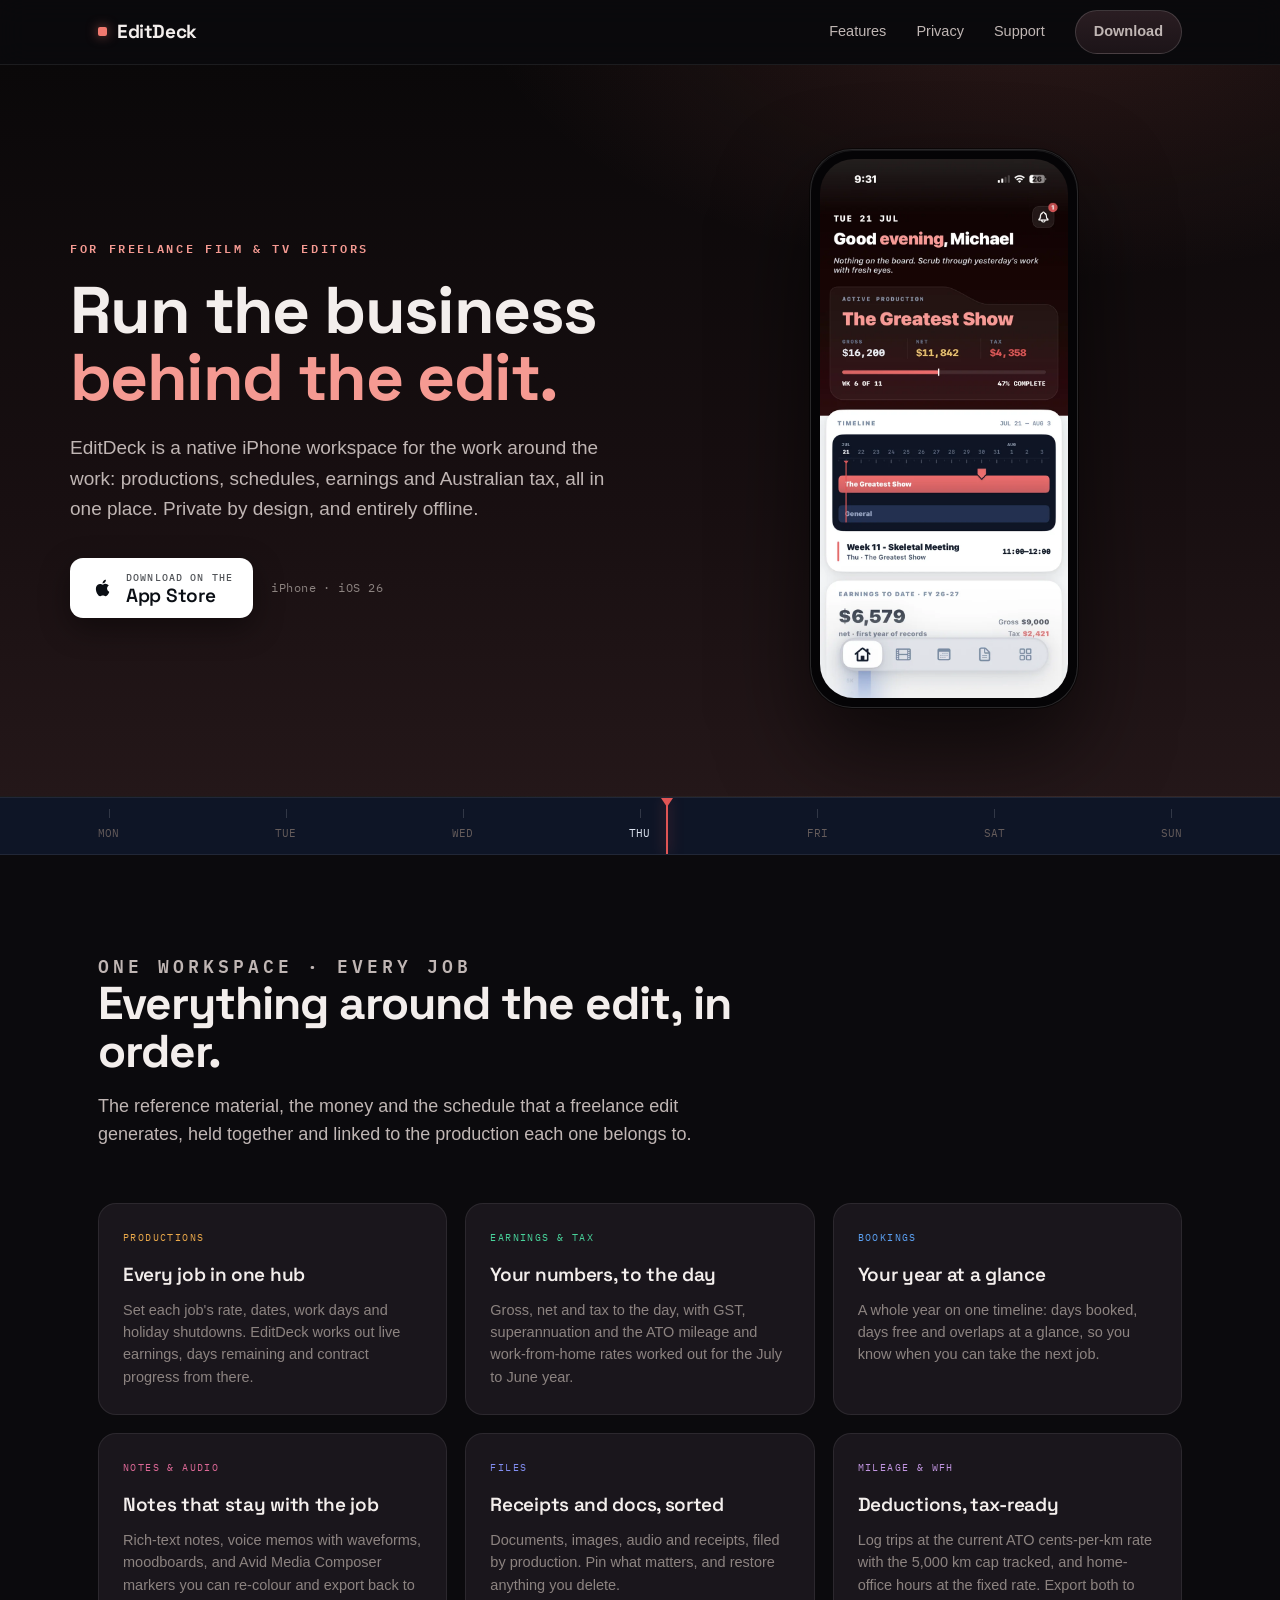
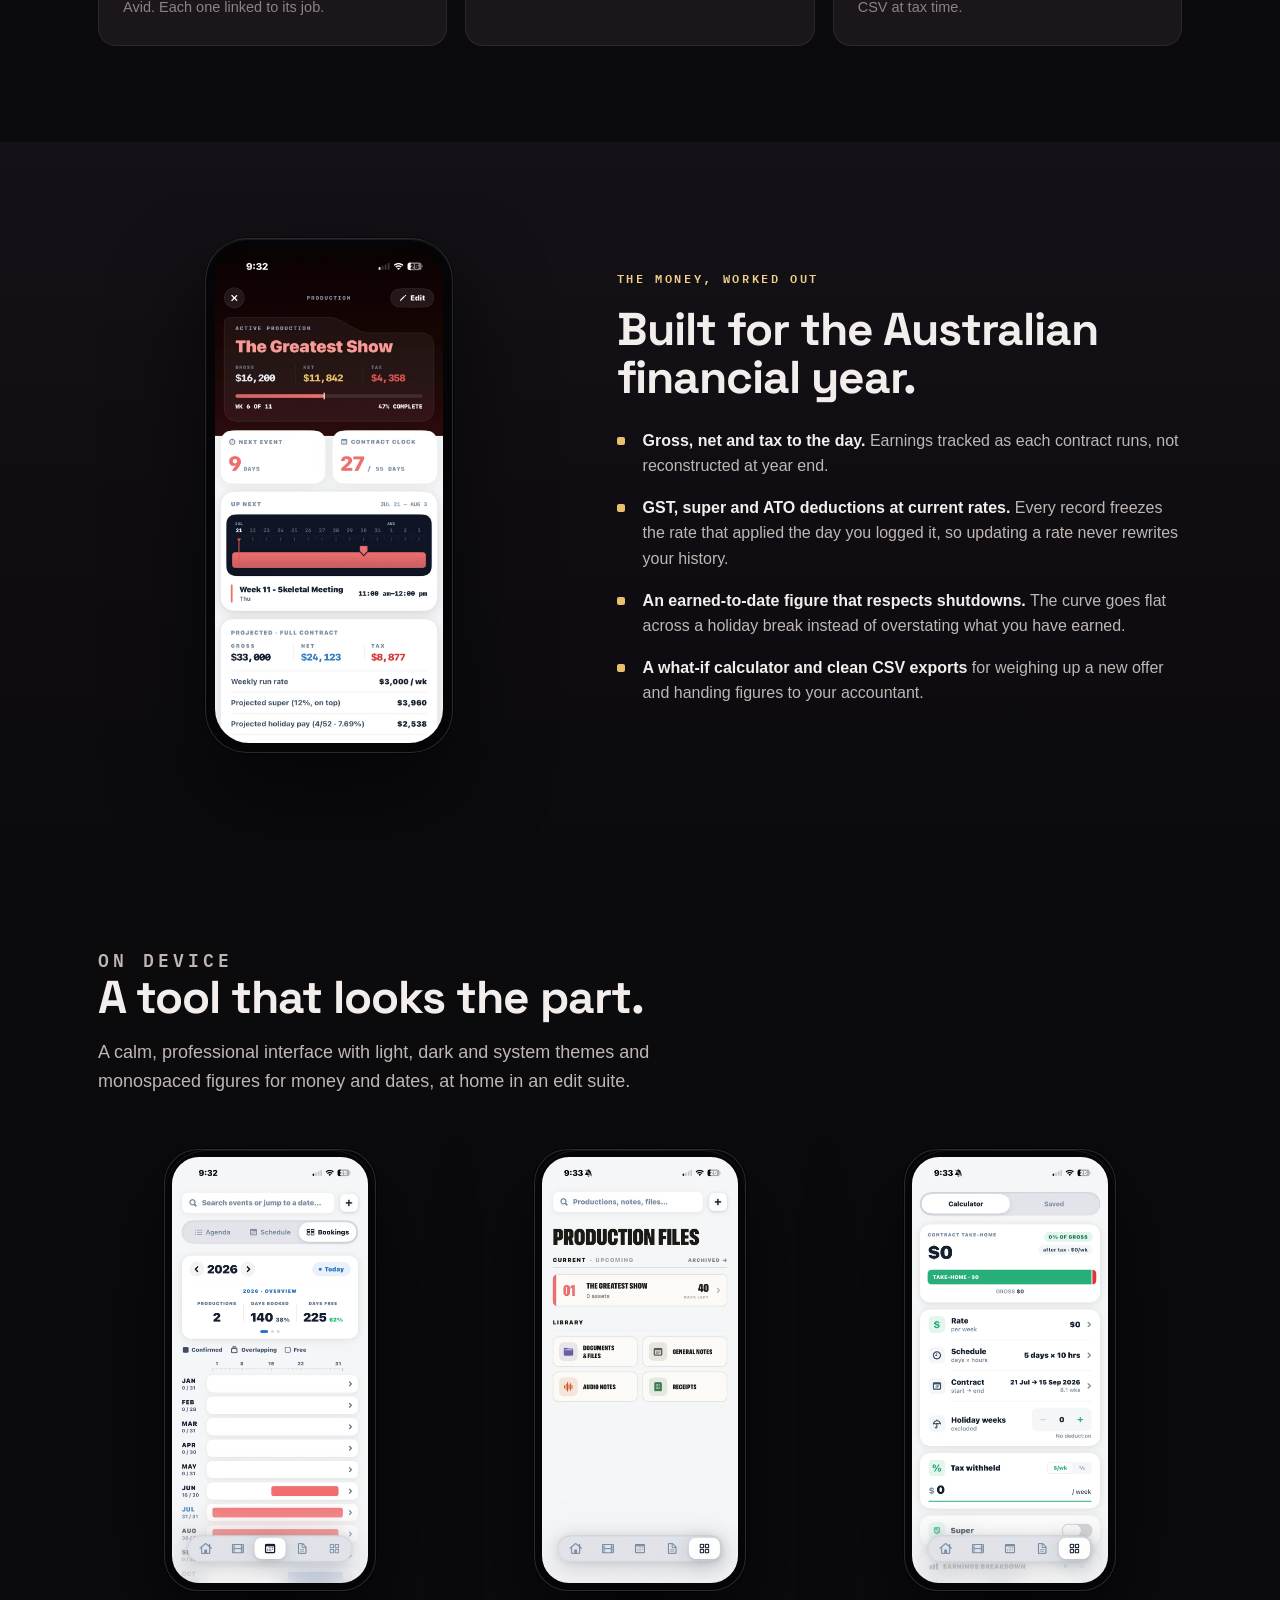
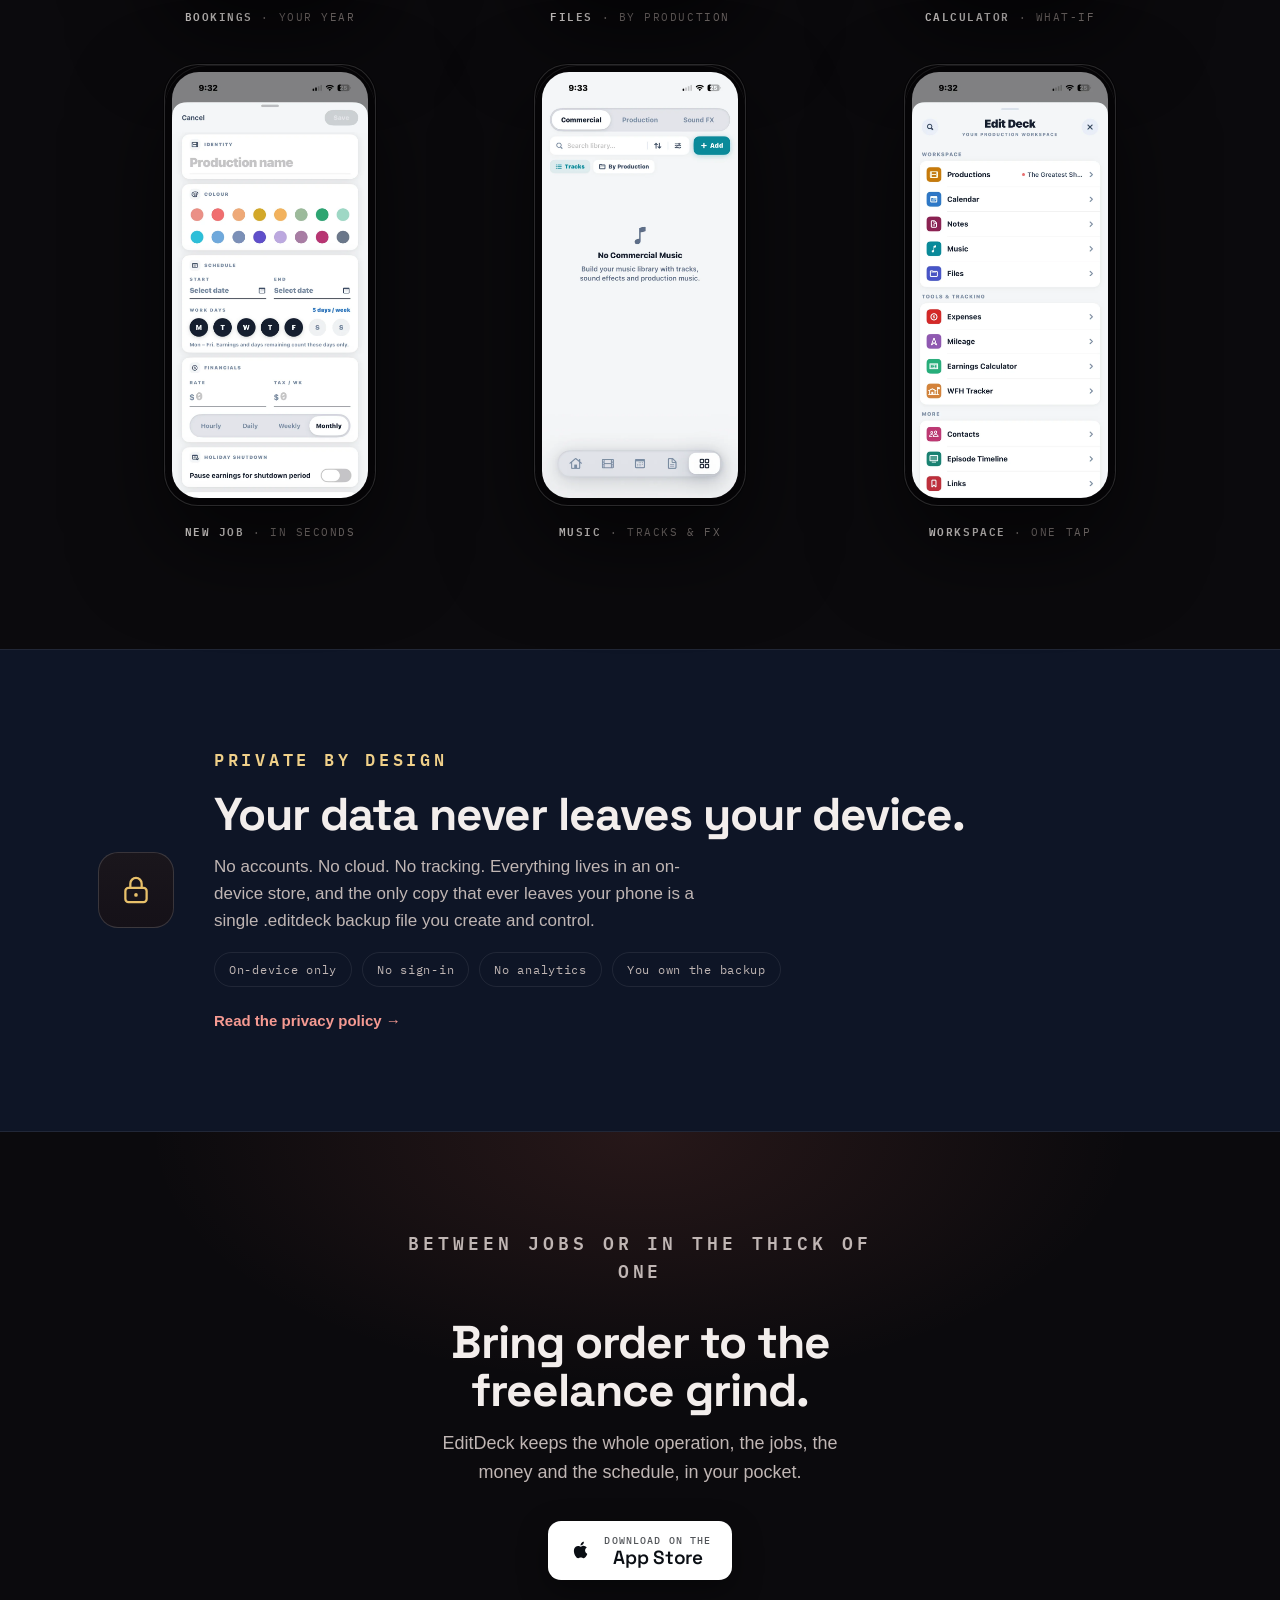
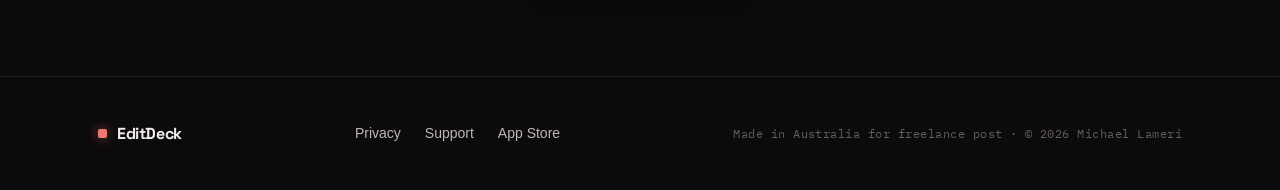
==== commit 93f62917: "Update index.html" ====
--- a/index.html
+++ b/index.html
@@ -3,7 +3,7 @@
 <head>
 <meta charset="UTF-8">
 <meta name="viewport" content="width=device-width, initial-scale=1">
-<title>EditDeck — The production office for freelance film &amp; TV editors</title>
+<title>EditDeck · The production office for freelance film &amp; TV editors</title>
 <meta name="description" content="A native iOS workspace for freelance editors: manage productions, schedules, earnings and Australian tax. Private by design, entirely offline.">
 <link rel="preconnect" href="https://fonts.googleapis.com">
 <link rel="preconnect" href="https://fonts.gstatic.com" crossorigin>
@@ -168,8 +168,8 @@
       <div class="rv in">
         <p class="eyebrow">For freelance film &amp; TV editors</p>
         <h1>Run the business <span class="em">behind the edit.</span></h1>
-        <p class="lede">EditDeck is a native iPhone workspace for the work around the work — productions,
-        schedules, earnings and Australian tax, in one place. Private by design, and entirely offline.</p>
+        <p class="lede">EditDeck is a native iPhone workspace for the work around the work: productions,
+        schedules, earnings and Australian tax, all in one place. Private by design, and entirely offline.</p>
         <div class="cta-row">
           <!-- Replace href with your App Store link. Swap this button for Apple's official
                "Download on the App Store" badge asset before you ship, per Apple's guidelines. -->
@@ -201,39 +201,39 @@
       <div class="sec-head rv">
         <p class="eyebrow">One workspace · every job</p>
         <h2>Everything around the edit, in order.</h2>
-        <p>The reference material, the money, and the schedule that a freelance edit generates — held
-        together and linked to the production they belong to.</p>
+        <p>The reference material, the money and the schedule that a freelance edit generates, held
+        together and linked to the production each one belongs to.</p>
       </div>
       <div class="features">
         <div class="feat rv">
           <span class="tag" style="color:#EBA94A;">Productions</span>
           <h3>Every job in one hub</h3>
-          <p>Rates, dates, work days and shutdowns for each production, feeding your numbers automatically.</p>
+          <p>Set each job's rate, dates, work days and holiday shutdowns. EditDeck works out live earnings, days remaining and contract progress from there.</p>
         </div>
         <div class="feat rv" style="transition-delay:.05s;">
           <span class="tag" style="color:#48D29A;">Earnings &amp; tax</span>
           <h3>Your numbers, to the day</h3>
-          <p>Gross, net and tax as the contract runs — with GST, super, ATO mileage and work-from-home for the July–June year.</p>
+          <p>Gross, net and tax to the day, with GST, superannuation and the ATO mileage and work-from-home rates worked out for the July to June year.</p>
         </div>
         <div class="feat rv" style="transition-delay:.1s;">
           <span class="tag" style="color:#5BA0F2;">Bookings</span>
           <h3>Your year at a glance</h3>
-          <p>Confirmed jobs, overlaps and free windows on one timeline, so you know when you can take the next one.</p>
+          <p>A whole year on one timeline: days booked, days free and overlaps at a glance, so you know when you can take the next job.</p>
         </div>
         <div class="feat rv">
           <span class="tag" style="color:#DC6896;">Notes &amp; audio</span>
           <h3>Notes that stay with the job</h3>
-          <p>Written notes, voice memos, moodboards and Avid markers, each linked to the production it came from.</p>
+          <p>Rich-text notes, voice memos with waveforms, moodboards, and Avid Media Composer markers you can re-colour and export back to Avid. Each one linked to its job.</p>
         </div>
         <div class="feat rv" style="transition-delay:.05s;">
           <span class="tag" style="color:#818DF0;">Files</span>
           <h3>Receipts and docs, sorted</h3>
-          <p>Documents, images and audio organised by production and always a tap away.</p>
+          <p>Documents, images, audio and receipts, filed by production. Pin what matters, and restore anything you delete.</p>
         </div>
         <div class="feat rv" style="transition-delay:.1s;">
           <span class="tag" style="color:#C195E0;">Mileage &amp; WFH</span>
           <h3>Deductions, tax-ready</h3>
-          <p>Log trips and home-office hours at the current ATO rates, ready to hand to your accountant.</p>
+          <p>Log trips at the current ATO cents-per-km rate with the 5,000 km cap tracked, and home-office hours at the fixed rate. Export both to CSV at tax time.</p>
         </div>
       </div>
     </div>
@@ -250,10 +250,10 @@
         <p class="eyebrow" style="color:var(--goldSoft);">The money, worked out</p>
         <h2>Built for the Australian financial year.</h2>
         <ul>
-          <li><b>Gross, net and tax to the day</b> — earnings tracked as your contract runs, not reconstructed at year end.</li>
-          <li><b>GST, super and ATO deductions</b> at current rates, with each record keeping the rate that applied when you logged it.</li>
-          <li><b>Earned-to-date that respects shutdowns</b> — the curve goes flat over holiday periods instead of overstating.</li>
-          <li><b>One tidy export</b> when it's time to talk to your accountant.</li>
+          <li><b>Gross, net and tax to the day.</b> Earnings tracked as each contract runs, not reconstructed at year end.</li>
+          <li><b>GST, super and ATO deductions at current rates.</b> Every record freezes the rate that applied the day you logged it, so updating a rate never rewrites your history.</li>
+          <li><b>An earned-to-date figure that respects shutdowns.</b> The curve goes flat across a holiday break instead of overstating what you have earned.</li>
+          <li><b>A what-if calculator and clean CSV exports</b> for weighing up a new offer and handing figures to your accountant.</li>
         </ul>
       </div>
     </div>
@@ -264,7 +264,7 @@
       <div class="sec-head rv">
         <p class="eyebrow">On device</p>
         <h2>A tool that looks the part.</h2>
-        <p>A calm, professional interface with a full light and dark theme — at home in an edit suite.</p>
+        <p>A calm, professional interface with light, dark and system themes and monospaced figures for money and dates, at home in an edit suite.</p>
       </div>
       <div class="shots">
         <div class="gcard rv">
@@ -303,8 +303,8 @@
       <div class="rv" style="transition-delay:.05s;">
         <p class="eyebrow" style="color:var(--goldSoft);">Private by design</p>
         <h2>Your data never leaves your device.</h2>
-        <p>No accounts. No cloud. No tracking. EditDeck works entirely offline, and the only copy that
-        leaves your phone is a backup file you create and control yourself.</p>
+        <p>No accounts. No cloud. No tracking. Everything lives in an on-device store, and the only copy
+        that ever leaves your phone is a single .editdeck backup file you create and control.</p>
         <div class="chips">
           <span class="chip">On-device only</span>
           <span class="chip">No sign-in</span>
@@ -321,7 +321,7 @@
       <div class="rv">
         <p class="eyebrow" style="text-align:center;">Between jobs or in the thick of one</p>
         <h2>Bring order to the freelance grind.</h2>
-        <p>EditDeck keeps the whole operation — the jobs, the money, the schedule — in your pocket.</p>
+        <p>EditDeck keeps the whole operation, the jobs, the money and the schedule, in your pocket.</p>
         <a class="appstore" href="REPLACE_WITH_APP_STORE_URL" aria-label="Download EditDeck on the App Store">
           <svg width="24" height="24" viewBox="0 0 24 24" fill="#0A0E14" aria-hidden="true"><path d="M17.05 12.6c-.02-2.06 1.68-3.05 1.76-3.1-.96-1.4-2.46-1.6-2.99-1.62-1.27-.13-2.48.75-3.13.75-.64 0-1.64-.73-2.7-.71-1.39.02-2.67.81-3.39 2.05-1.44 2.5-.37 6.2 1.03 8.23.69.99 1.51 2.1 2.58 2.06 1.04-.04 1.43-.67 2.69-.67 1.25 0 1.61.67 2.7.65 1.12-.02 1.82-1.01 2.5-2.01.79-1.15 1.11-2.27 1.13-2.33-.02-.01-2.17-.83-2.19-3.29zM15 6.36c.57-.69.95-1.65.85-2.61-.82.03-1.81.55-2.4 1.24-.53.6-.99 1.58-.87 2.51.91.07 1.85-.46 2.42-1.14z"/></svg>
           <span class="lbl"><small>Download on the</small><b>App&nbsp;Store</b></span>
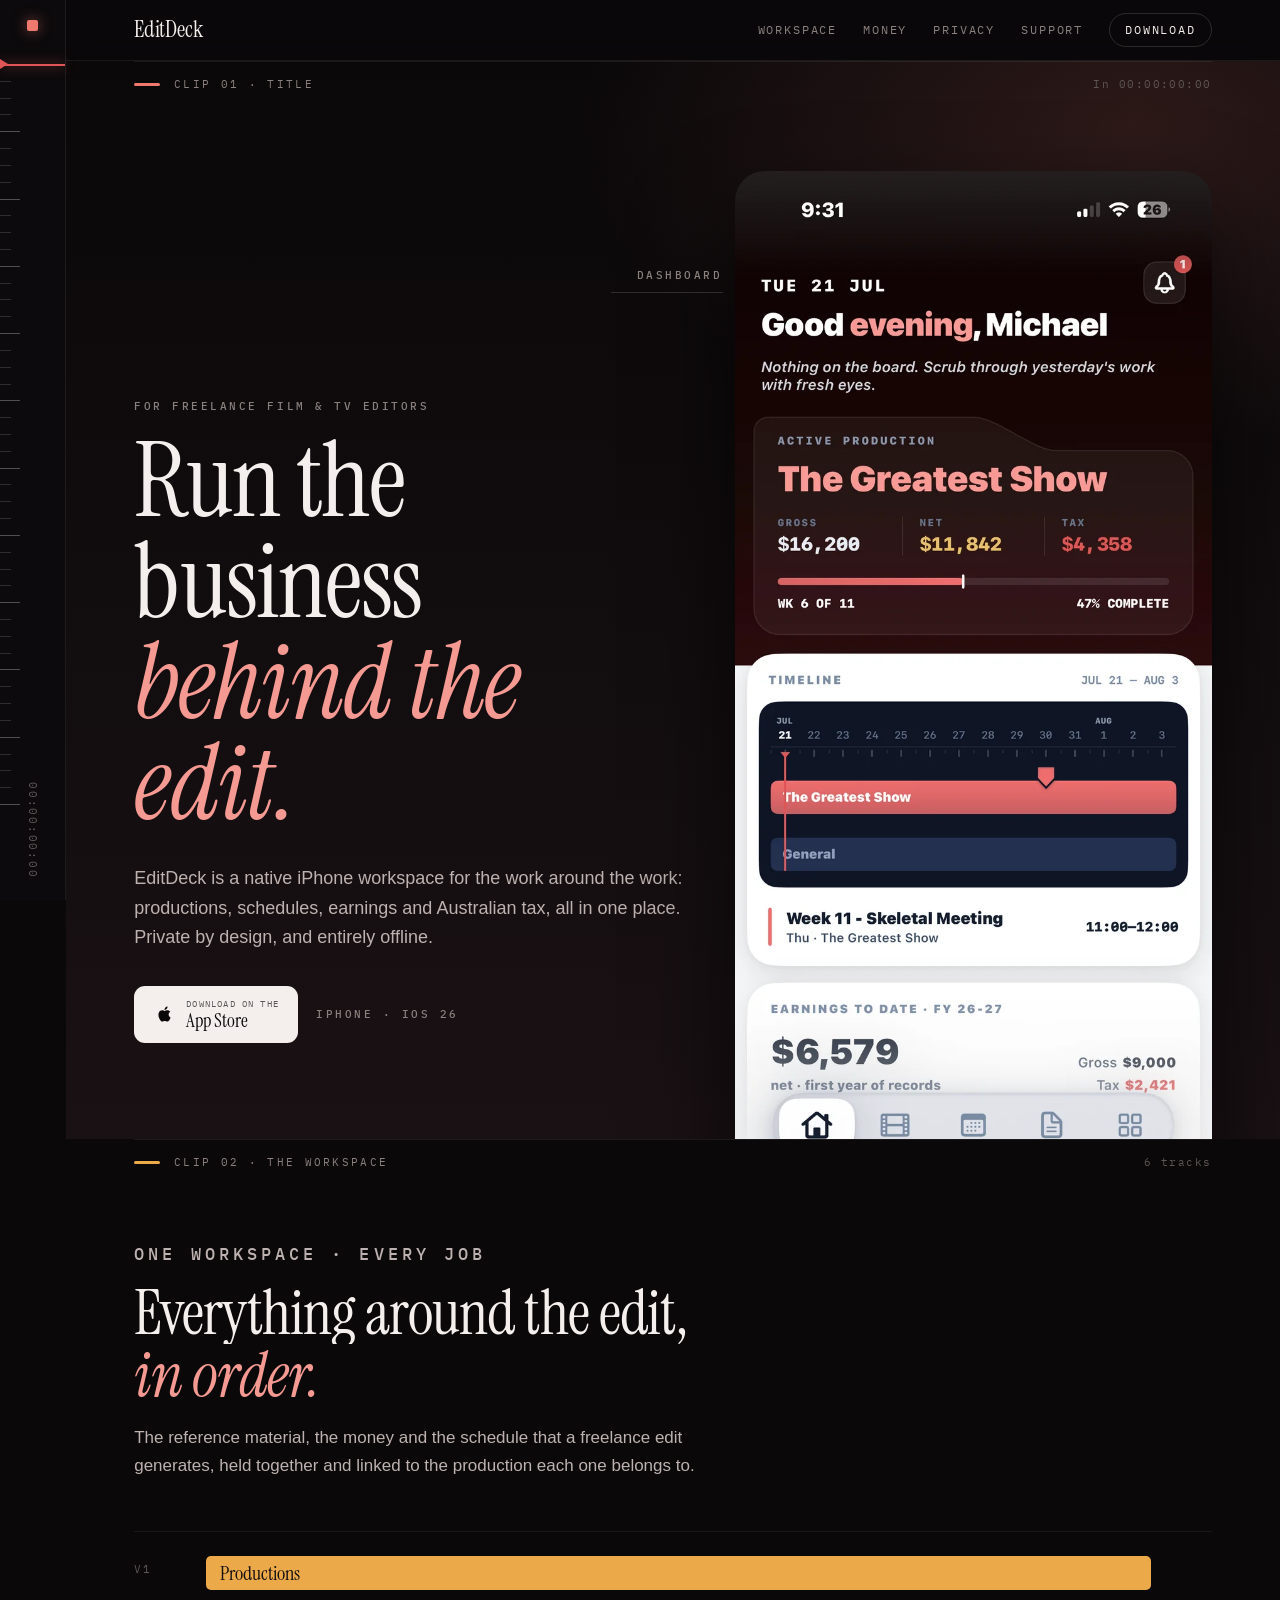
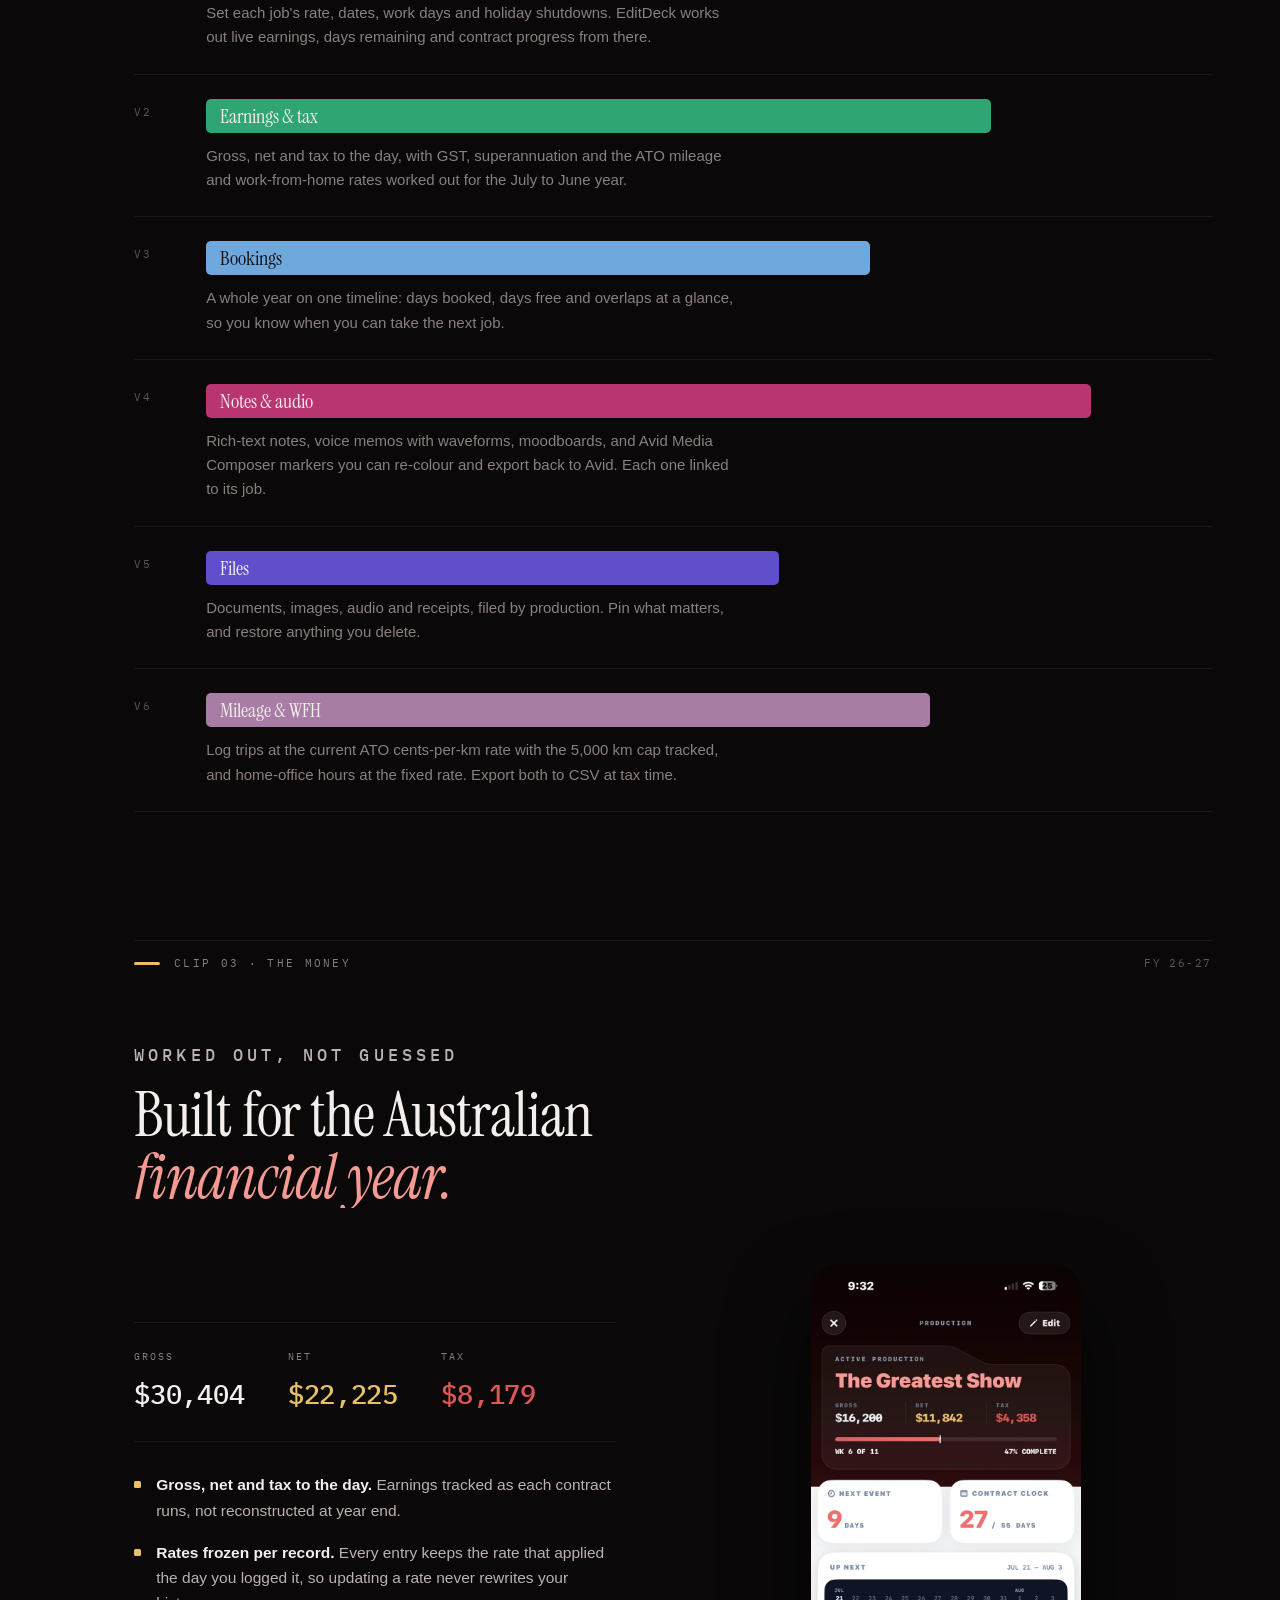
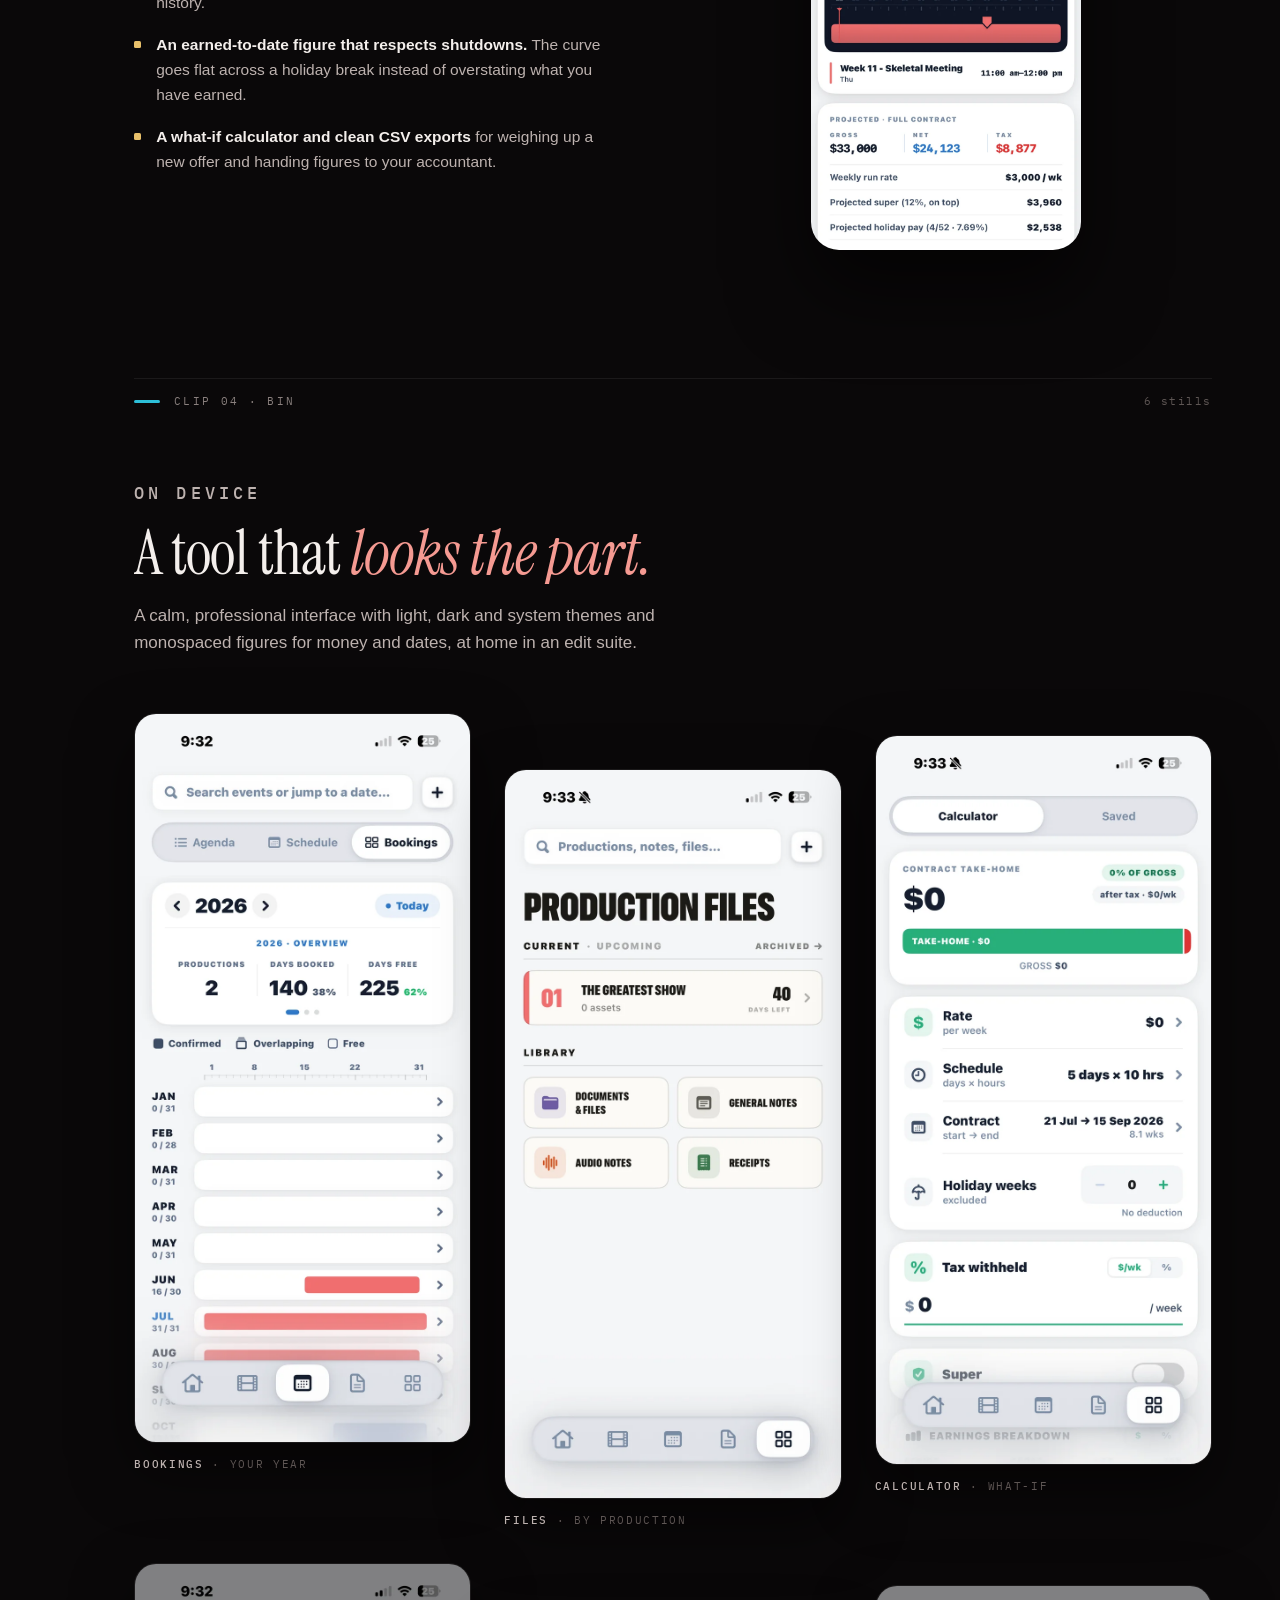
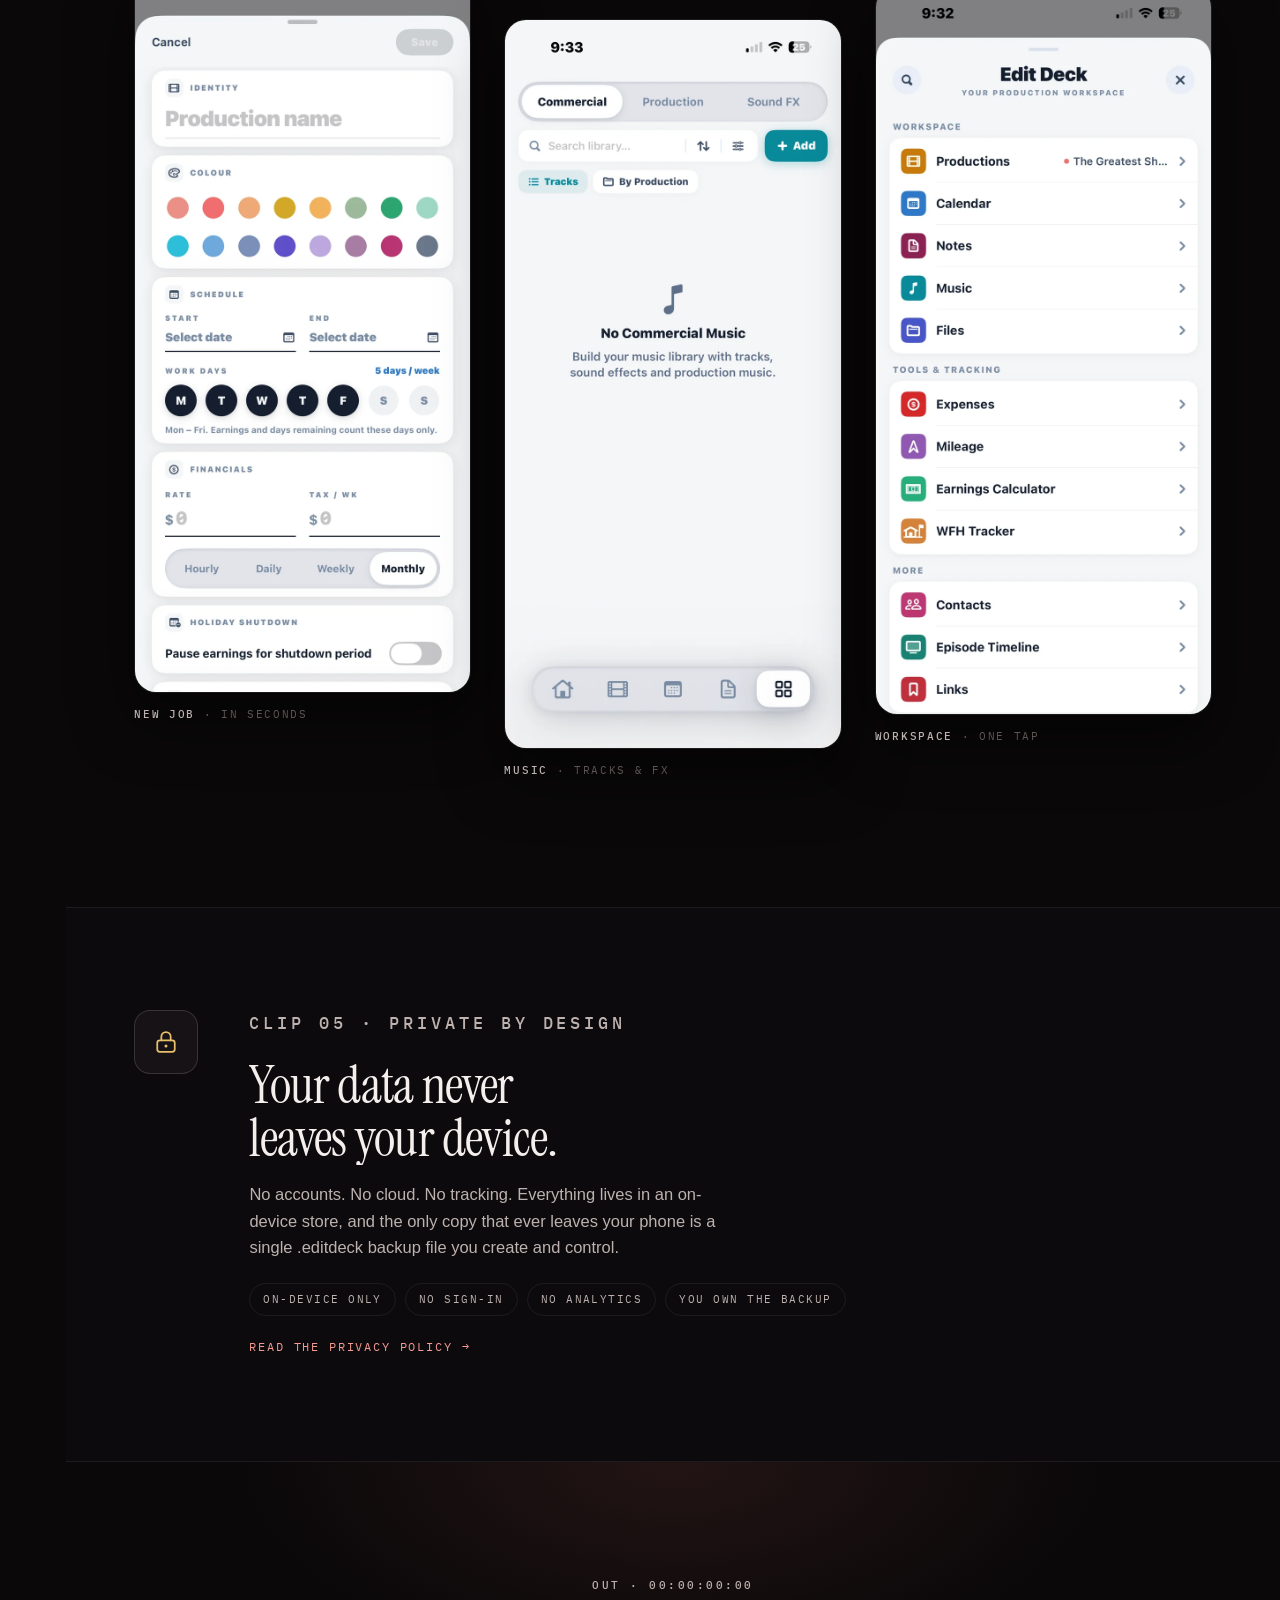
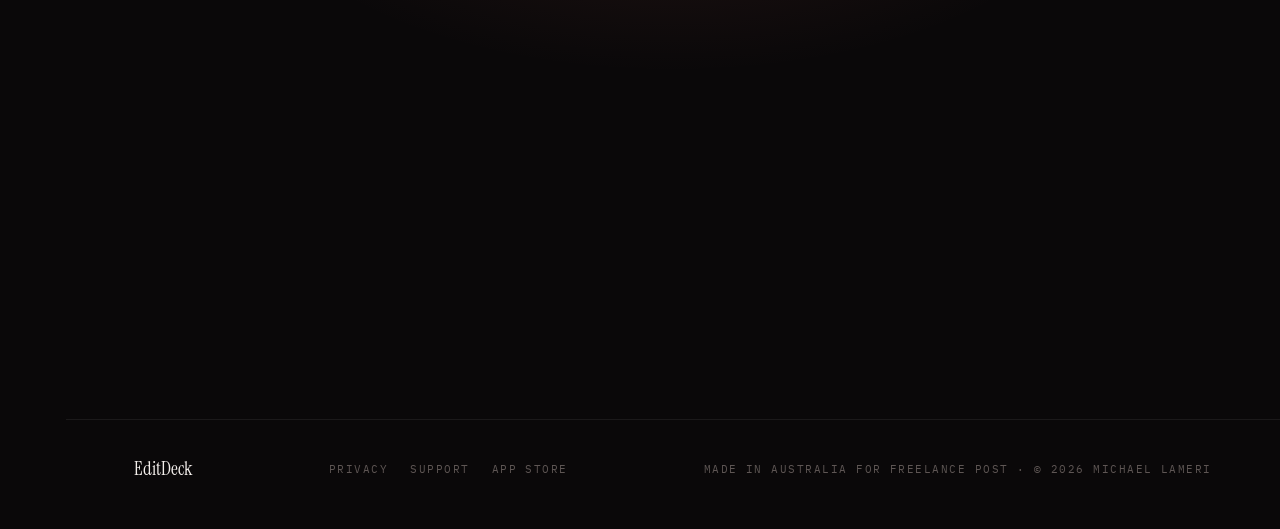
==== commit eea9fadf: "Update index.html" ====
--- a/index.html
+++ b/index.html
@@ -4,353 +4,487 @@
 <meta charset="UTF-8">
 <meta name="viewport" content="width=device-width, initial-scale=1">
 <title>EditDeck · The production office for freelance film &amp; TV editors</title>
-<meta name="description" content="A native iOS workspace for freelance editors: manage productions, schedules, earnings and Australian tax. Private by design, entirely offline.">
+<meta name="description" content="A native iOS workspace for freelance editors: productions, schedules, earnings and Australian tax. Private by design, entirely offline.">
 <link rel="preconnect" href="https://fonts.googleapis.com">
 <link rel="preconnect" href="https://fonts.gstatic.com" crossorigin>
-<link href="https://fonts.googleapis.com/css2?family=Space+Grotesk:wght@500;600;700&family=IBM+Plex+Mono:wght@400;500;600&display=swap" rel="stylesheet">
+<link href="https://fonts.googleapis.com/css2?family=Instrument+Serif:ital@0;1&family=IBM+Plex+Mono:wght@400;500;600&display=swap" rel="stylesheet">
 <style>
   :root{
-    --bg:#0B0A0D; --band1:#0A0809; --band2:#180F11; --band3:#241719;
-    --panel:#0E1526; --surface:#151118; --card:#1A161C; --cardHi:#221D24;
-    --rim:rgba(255,255,255,0.08); --rimHi:rgba(255,255,255,0.15);
-    --ink:#F3EEEC; --sub:#C0B6B4; --muted:#8C8380; --faint:#655C5B;
-    --coral:#F0796F; --coralSoft:#F59A92; --gold:#E8C06A; --goldSoft:#F0D089;
-    --red:#E05555; --blue:#5BA0F2; --track:#243050;
-    --disp:"Space Grotesk", -apple-system, BlinkMacSystemFont, sans-serif;
+    --bg:#0A0809; --bg2:#120D0F; --band:#1A1114; --deep:#241719;
+    --panel:#0C0A0C; --card:#161215; --cardHi:#1E181C;
+    --rim:rgba(255,255,255,0.07); --rimHi:rgba(255,255,255,0.14);
+    --ink:#F4EFEC; --sub:#BDB2AF; --muted:#8A807E; --faint:#5E5654;
+    --coral:#F0796F; --coralSoft:#F59A92; --gold:#E8C06A; --red:#E05555;
+    --serif:"Instrument Serif", Georgia, serif;
     --mono:"IBM Plex Mono", ui-monospace, Menlo, monospace;
-    --body:-apple-system, BlinkMacSystemFont, "SF Pro Text", "Segoe UI", Roboto, sans-serif;
+    --sans:-apple-system, BlinkMacSystemFont, "SF Pro Text", "Segoe UI", Roboto, sans-serif;
+    --rail:66px;
   }
   *{box-sizing:border-box;}
   html{-webkit-text-size-adjust:100%; scroll-behavior:smooth;}
-  body{margin:0; background:var(--bg); color:var(--ink); font-family:var(--body); line-height:1.6; font-size:17px; -webkit-font-smoothing:antialiased; overflow-x:hidden;}
+  body{margin:0; background:var(--bg); color:var(--ink); font-family:var(--sans); font-size:16.5px; line-height:1.62; -webkit-font-smoothing:antialiased; overflow-x:hidden;}
   a{color:inherit; text-decoration:none;}
+
+  /* ── type roles ── */
+  .disp{font-family:var(--serif); font-weight:400; letter-spacing:-0.015em; line-height:0.96;}
   .mono{font-family:var(--mono); font-variant-numeric:tabular-nums;}
-  .eyebrow{font-family:var(--mono); font-size:12px; font-weight:600; letter-spacing:0.22em; text-transform:uppercase; color:var(--coralSoft); margin:0 0 18px;}
-  .wrap{max-width:1140px; margin:0 auto; padding:0 28px;}
-
-  /* top bar */
-  .topbar{position:sticky; top:0; z-index:50; background:rgba(11,10,13,0.72); backdrop-filter:saturate(140%) blur(14px); border-bottom:1px solid var(--rim);}
-  .topbar .row{display:flex; align-items:center; justify-content:space-between; height:64px;}
-  .brand{font-family:var(--disp); font-weight:700; font-size:19px; letter-spacing:-0.4px; display:flex; align-items:center; gap:10px;}
-  .brand .dot{width:9px; height:9px; border-radius:2px; background:var(--coral); box-shadow:0 0 12px rgba(240,121,111,0.6);}
-  .navlinks{display:flex; gap:30px; align-items:center;}
-  .navlinks a{font-size:14.5px; color:var(--sub);} .navlinks a:hover{color:var(--ink);}
-  .btn{font-family:var(--body); font-weight:600; font-size:14.5px; padding:9px 18px; border-radius:999px; border:1px solid var(--rimHi); background:linear-gradient(180deg,#2A1D22,#1C1418); color:var(--ink); transition:transform .15s ease, border-color .15s ease;}
-  .btn:hover{transform:translateY(-1px); border-color:var(--coral);}
-  @media(max-width:720px){ .navlinks a:not(.btn){display:none;} }
-
-  /* device frame */
-  .frame{background:#050406; border-radius:42px; padding:9px; border:1px solid var(--rimHi); box-shadow:0 40px 90px rgba(0,0,0,0.6), 0 0 0 1px rgba(0,0,0,0.5); position:relative;}
-  .frame .glass{position:absolute; inset:0; border-radius:42px; pointer-events:none; box-shadow:inset 0 1px 0 rgba(255,255,255,0.08);}
-  .frame img{display:block; width:100%; height:auto; border-radius:34px;}
-
-  /* hero */
-  .hero{position:relative; overflow:hidden; border-bottom:1px solid var(--rim);
-    background:
-      radial-gradient(1000px 520px at 82% -12%, rgba(240,121,111,0.16), transparent 58%),
-      linear-gradient(180deg,var(--band1) 0%, var(--band2) 60%, var(--band3) 100%);}
-  .hero .grid{display:grid; grid-template-columns:1.02fr 0.98fr; gap:56px; align-items:center; padding:84px 0 88px;}
-  h1{font-family:var(--disp); font-weight:700; font-size:clamp(40px,5.6vw,66px); line-height:1.02; letter-spacing:-1.6px; margin:0 0 22px;}
-  h1 .em{color:var(--coralSoft);}
-  .lede{font-size:19px; color:var(--sub); max-width:30em; margin:0 0 34px;}
-  .cta-row{display:flex; align-items:center; gap:18px; flex-wrap:wrap;}
-  .appstore{display:inline-flex; align-items:center; gap:12px; background:#fff; color:#0A0E14; border-radius:13px; padding:12px 20px; font-weight:600; transition:transform .15s ease, box-shadow .15s ease; box-shadow:0 10px 30px rgba(0,0,0,0.4);}
-  .appstore:hover{transform:translateY(-2px); box-shadow:0 16px 40px rgba(0,0,0,0.5);}
-  .appstore .lbl small{display:block; font-family:var(--mono); font-size:9.5px; letter-spacing:0.12em; text-transform:uppercase; opacity:0.7; font-weight:500;}
-  .appstore .lbl b{display:block; font-family:var(--disp); font-size:19px; font-weight:600; letter-spacing:-0.3px; line-height:1.05;}
-  .cta-note{font-family:var(--mono); font-size:12px; color:var(--muted); letter-spacing:0.04em;}
-  .hero .device{width:min(268px,70vw); margin:0 auto;}
-
-  /* signature ruler */
-  .ruler{position:relative; height:58px; border-top:1px solid var(--rim); border-bottom:1px solid var(--rim); background:var(--panel); display:flex; align-items:center; overflow:hidden;}
-  .ruler .ticks{display:flex; width:100%; justify-content:space-between; padding:0 28px; max-width:1140px; margin:0 auto;}
-  .ruler .t{font-family:var(--mono); font-size:11px; color:var(--faint); position:relative; padding-top:16px;}
-  .ruler .t::before{content:""; position:absolute; top:0; left:50%; width:1px; height:9px; background:var(--rimHi);}
-  .ruler .t.hot{color:#DCE3EF;}
-  .ruler .playhead{position:absolute; top:0; bottom:0; width:2px; background:var(--red); left:-40px; box-shadow:0 0 14px rgba(224,85,85,0.6);}
-  .ruler .playhead::after{content:""; position:absolute; top:0; left:-5px; border-left:6px solid transparent; border-right:6px solid transparent; border-top:9px solid var(--red);}
-
-  /* sections */
-  section{padding:96px 0;}
-  .sec-head{max-width:640px; margin:0 0 54px;}
-  h2{font-family:var(--disp); font-weight:700; font-size:clamp(30px,4vw,46px); letter-spacing:-1px; line-height:1.04; margin:0 0 16px;}
-  .sec-head p{font-size:18px; color:var(--sub); margin:0;}
-
-  .features{display:grid; grid-template-columns:repeat(3,1fr); gap:18px;}
-  .feat{background:var(--card); border:1px solid var(--rim); border-radius:18px; padding:26px 24px; transition:transform .2s ease, border-color .2s ease, background .2s ease;}
-  .feat:hover{transform:translateY(-4px); border-color:var(--rimHi); background:var(--cardHi);}
-  .feat h3{font-family:var(--disp); font-weight:600; font-size:19px; letter-spacing:-0.3px; margin:0 0 8px;}
-  .feat p{font-size:14.5px; color:var(--muted); margin:0; line-height:1.55;}
-  .feat .tag{font-family:var(--mono); font-size:10px; letter-spacing:0.14em; text-transform:uppercase; margin-bottom:14px; display:block;}
-
-  /* finance focus */
-  .focus{background:linear-gradient(180deg,var(--surface),var(--bg));}
-  .focus .grid{display:grid; grid-template-columns:0.9fr 1.1fr; gap:56px; align-items:center;}
-  .focus .device{width:min(248px,64vw); margin:0 auto;}
-  .focus ul{list-style:none; padding:0; margin:26px 0 0;}
-  .focus li{position:relative; padding:0 0 16px 26px; color:var(--sub); font-size:16px;}
-  .focus li::before{content:""; position:absolute; left:0; top:9px; width:8px; height:8px; border-radius:2px; background:var(--gold);}
-  .focus li b{color:var(--ink); font-weight:600;}
-
-  /* gallery */
-  .gallery .shots{display:grid; grid-template-columns:repeat(3,1fr); gap:26px;}
-  .gcard{max-width:212px; margin:0 auto;}
-  .gcard .frame{border-radius:34px; padding:7px;}
-  .gcard .frame img{border-radius:27px;}
-  .gcard .cap{font-family:var(--mono); font-size:11px; letter-spacing:0.14em; text-transform:uppercase; color:var(--muted); text-align:center; margin-top:16px;}
-  .gcard .cap b{color:var(--ink); font-weight:600;}
-
-  /* privacy */
-  .privacy{background:var(--panel); border-top:1px solid var(--rim); border-bottom:1px solid var(--rim);}
-  .privacy .grid{display:grid; grid-template-columns:auto 1fr; gap:40px; align-items:center;}
-  .lock{width:76px; height:76px; border-radius:20px; border:1px solid var(--rimHi); display:flex; align-items:center; justify-content:center; background:linear-gradient(180deg,var(--card),var(--surface)); flex-shrink:0;}
-  .privacy h2{margin-bottom:14px;}
-  .privacy p{color:var(--sub); font-size:17px; max-width:52ch; margin:0 0 18px;}
-  .privacy .chips{display:flex; gap:10px; flex-wrap:wrap;}
-  .chip{font-family:var(--mono); font-size:12px; letter-spacing:0.06em; color:var(--sub); border:1px solid var(--rim); border-radius:999px; padding:7px 14px;}
-  .privacy .lnk{color:var(--coralSoft); font-weight:600; font-size:15px; display:inline-block; margin-top:22px;}
-
-  /* final cta */
-  .final{text-align:center; background:radial-gradient(820px 420px at 50% 0%, rgba(240,121,111,0.12), transparent 60%);}
-  .final h2{margin:0 auto 14px; max-width:16ch;}
-  .final p{color:var(--sub); font-size:18px; margin:0 auto 34px; max-width:44ch;}
-  .final .appstore{margin:0 auto;}
-
-  /* footer */
-  footer.foot{border-top:1px solid var(--rim); padding:44px 0;}
-  .foot .row{display:flex; justify-content:space-between; align-items:center; gap:20px; flex-wrap:wrap;}
-  .foot .brand{font-size:16px;}
-  .foot .meta{font-family:var(--mono); font-size:12px; color:var(--faint); letter-spacing:0.04em;}
-  .foot .links{display:flex; gap:24px;}
-  .foot .links a{font-size:14px; color:var(--sub);} .foot .links a:hover{color:var(--ink);}
-
-  /* reveal */
-  .rv{opacity:0; transform:translateY(22px); transition:opacity .7s cubic-bezier(0.16,1,0.3,1), transform .7s cubic-bezier(0.16,1,0.3,1);}
-  .rv.in{opacity:1; transform:none;}
+  .lbl{font-family:var(--mono); font-size:10.5px; font-weight:500; letter-spacing:0.24em; text-transform:uppercase; color:var(--muted);}
+
+  /* ── fixed left rail: the timeline spine ── */
+  .rail{position:fixed; left:0; top:0; bottom:0; width:var(--rail); border-right:1px solid var(--rim); background:var(--panel); z-index:60; display:flex; flex-direction:column; align-items:center;}
+  .rail .mark{margin-top:20px; width:11px; height:11px; border-radius:2px; background:var(--coral); box-shadow:0 0 14px rgba(240,121,111,0.55);}
+  .rail .ticks{position:absolute; top:64px; bottom:96px; left:0; right:0;}
+  .rail .tick{position:absolute; left:0; width:11px; height:1px; background:var(--rimHi);}
+  .rail .tick.major{width:20px; background:rgba(255,255,255,0.28);}
+  .rail .tc{position:absolute; bottom:22px; left:50%; transform:translateX(-50%); writing-mode:vertical-rl; font-family:var(--mono); font-size:11px; letter-spacing:0.16em; color:var(--faint);}
+  /* playhead */
+  .ph{position:absolute; left:0; width:100%; height:0; z-index:2; will-change:transform;}
+  .ph i{position:absolute; left:0; top:0; width:100%; height:1.5px; background:var(--red); box-shadow:0 0 12px rgba(224,85,85,0.8);}
+  .ph b{position:absolute; left:0; top:-5px; width:0; height:0; border-top:5px solid transparent; border-bottom:5px solid transparent; border-left:8px solid var(--red);}
+
+  /* ── page shell ── */
+  .page{margin-left:var(--rail);}
+  .wrap{max-width:1180px; margin:0 auto; padding:0 clamp(22px,4vw,64px);}
+
+  /* ── top nav ── */
+  .nav{position:sticky; top:0; z-index:50; background:rgba(10,8,9,0.78); backdrop-filter:saturate(140%) blur(14px); border-bottom:1px solid var(--rim);}
+  .nav .row{display:flex; align-items:center; justify-content:space-between; height:60px;}
+  .nav .brand{font-family:var(--serif); font-size:23px; letter-spacing:-0.01em;}
+  .nav .links{display:flex; gap:26px; align-items:center;}
+  .nav .links a{font-family:var(--mono); font-size:11.5px; letter-spacing:0.16em; text-transform:uppercase; color:var(--muted);}
+  .nav .links a:hover{color:var(--ink);}
+  .nav .go{border:1px solid var(--rimHi); border-radius:999px; padding:7px 15px; color:var(--ink)!important;}
+  .nav .go:hover{border-color:var(--coral);}
+  @media(max-width:800px){ .nav .links a:not(.go){display:none;} }
+
+  /* ── clip slate: every section is a clip on the track ── */
+  .slate{display:flex; align-items:center; gap:14px; padding:14px 0; border-top:1px solid var(--rim);}
+  .slate .bar{width:26px; height:3px; border-radius:2px; flex-shrink:0;}
+  .slate .id{font-family:var(--mono); font-size:10.5px; letter-spacing:0.22em; text-transform:uppercase; color:var(--muted);}
+  .slate .io{margin-left:auto; font-family:var(--mono); font-size:10.5px; letter-spacing:0.14em; color:var(--faint);}
+  @media(max-width:640px){ .slate .io{display:none;} }
+
+  /* ── masked line reveal ── */
+  .ln{display:block; overflow:hidden;}
+  .ln>span{display:block; transform:translateY(112%); transition:transform 1s cubic-bezier(0.16,1,0.3,1);}
+  .in .ln>span{transform:none;}
+  .ln:nth-child(2)>span{transition-delay:.08s;}
+  .ln:nth-child(3)>span{transition-delay:.16s;}
+  .fade{opacity:0; transform:translateY(16px); transition:opacity .8s cubic-bezier(0.16,1,0.3,1), transform .8s cubic-bezier(0.16,1,0.3,1);}
+  .in .fade, .fade.in{opacity:1; transform:none;}
+  .d1{transition-delay:.10s;} .d2{transition-delay:.18s;} .d3{transition-delay:.26s;}
+
+  /* ── hero ── */
+  .hero{position:relative; overflow:hidden; background:radial-gradient(900px 520px at 88% 6%, rgba(240,121,111,0.15), transparent 62%), linear-gradient(180deg,var(--bg) 0%, var(--bg2) 55%, var(--band) 100%);}
+  .hero .grid{display:grid; grid-template-columns:1.08fr 0.92fr; gap:40px; align-items:end; padding-top:64px;}
+  .hero h1{margin:16px 0 0; font-size:clamp(52px,8.2vw,116px);}
+  .hero h1 .two{color:var(--coralSoft); font-style:italic;}
+  .hero .lede{font-size:18px; color:var(--sub); max-width:31em; margin:30px 0 34px;}
+  .hero .cta{display:flex; align-items:center; gap:18px; flex-wrap:wrap; padding-bottom:96px;}
+  .hero .shot{position:relative; align-self:end;}
+  .hero .shot img{display:block; width:100%; border-radius:30px; margin-bottom:-70px; box-shadow:0 50px 100px rgba(0,0,0,0.65);}
+  .hero .note{position:absolute; left:-124px; top:96px; text-align:right; width:112px;}
+  .hero .note .l{display:block; height:1px; background:var(--rimHi); margin-top:8px;}
+  @media(max-width:960px){
+    .hero .grid{grid-template-columns:1fr; gap:8px; align-items:start;}
+    .hero .shot{max-width:290px; margin:0 auto;}
+    .hero .note{display:none;}
+    .hero .cta{padding-bottom:40px;}
+  }
+
+  .store{display:inline-flex; align-items:center; gap:11px; background:var(--ink); color:#0A0809; border-radius:11px; padding:11px 19px; transition:transform .16s ease;}
+  .store:hover{transform:translateY(-2px);}
+  .store small{display:block; font-family:var(--mono); font-size:8.5px; letter-spacing:0.14em; text-transform:uppercase; opacity:.65;}
+  .store b{display:block; font-family:var(--serif); font-size:19px; font-weight:400; line-height:1.1;}
+
+  /* ── sections ── */
+  section{padding:0 0 clamp(80px,10vw,150px);}
+  .head{max-width:600px; margin:56px 0 0;}
+  .head h2{font-family:var(--serif); font-weight:400; font-size:clamp(34px,5.2vw,62px); line-height:1.0; letter-spacing:-0.015em; margin:14px 0 18px;}
+  .head h2 em{color:var(--coralSoft);}
+  .head p{color:var(--sub); font-size:17px; margin:0;}
+
+  /* ── features as gantt clips ── */
+  .track{margin-top:52px; border-top:1px solid var(--rim);}
+  .clip{display:grid; grid-template-columns:52px 1fr; gap:20px; align-items:start; padding:24px 0; border-bottom:1px solid var(--rim); position:relative;}
+  .clip .n{font-family:var(--mono); font-size:11px; letter-spacing:0.14em; color:var(--faint); padding-top:5px;}
+  .clip .bar{height:34px; border-radius:5px; display:flex; align-items:center; padding:0 14px; font-family:var(--serif); font-size:20px; color:#140F10; position:relative; transform-origin:left center; transform:scaleX(0); transition:transform .85s cubic-bezier(0.16,1,0.3,1);}
+  .in .clip .bar{transform:scaleX(1);}
+  .clip .bar span{opacity:0; transition:opacity .4s ease .45s;}
+  .in .clip .bar span{opacity:1;}
+  .clip p{margin:11px 0 0; color:var(--muted); font-size:15px; max-width:64ch;}
+  .clip:hover .bar{filter:brightness(1.09);}
+  @media(max-width:640px){
+    .clip{grid-template-columns:1fr; gap:8px;}
+    .clip .n{padding-top:0;}
+    .clip .bar{width:100%!important; font-size:18px;}
+  }
+
+  /* ── money strip ── */
+  .money{display:grid; grid-template-columns:0.95fr 1.05fr; gap:clamp(32px,5vw,72px); align-items:center; margin-top:56px;}
+  .money .figs{display:flex; gap:clamp(20px,3.4vw,44px); padding:26px 0; border-top:1px solid var(--rim); border-bottom:1px solid var(--rim); margin-bottom:30px;}
+  .money .fig small{display:block; font-family:var(--mono); font-size:9.5px; letter-spacing:0.2em; text-transform:uppercase; color:var(--muted); margin-bottom:7px;}
+  .money .fig b{font-family:var(--mono); font-size:clamp(19px,2.5vw,27px); font-weight:500; letter-spacing:-0.01em;}
+  .money ul{list-style:none; padding:0; margin:0;}
+  .money li{position:relative; padding:0 0 17px 22px; color:var(--sub); font-size:15.5px;}
+  .money li::before{content:""; position:absolute; left:0; top:9px; width:7px; height:7px; border-radius:1.5px; background:var(--gold);}
+  .money li b{color:var(--ink); font-weight:600;}
+  .money .shot img{display:block; width:100%; max-width:270px; margin:0 auto; border-radius:28px; box-shadow:0 40px 80px rgba(0,0,0,0.6);}
+  @media(max-width:900px){ .money{grid-template-columns:1fr; gap:38px;} .money .shot{order:-1;} }
+
+  /* ── staggered gallery ── */
+  .bin{display:grid; grid-template-columns:repeat(3,1fr); gap:clamp(18px,2.6vw,34px); margin-top:56px; align-items:start;}
+  .bin figure{margin:0;}
+  .bin figure:nth-child(2){margin-top:56px;}
+  .bin figure:nth-child(3){margin-top:22px;}
+  .bin figure:nth-child(5){margin-top:56px;}
+  .bin figure:nth-child(6){margin-top:22px;}
+  .bin img{display:block; width:100%; border-radius:22px; border:1px solid var(--rim); box-shadow:0 26px 60px rgba(0,0,0,0.5);}
+  .bin figcaption{margin-top:13px; font-family:var(--mono); font-size:10.5px; letter-spacing:0.16em; text-transform:uppercase; color:var(--faint);}
+  .bin figcaption b{color:var(--sub); font-weight:500;}
+  @media(max-width:860px){ .bin{grid-template-columns:1fr 1fr;} .bin figure:nth-child(n){margin-top:0;} .bin figure:nth-child(even){margin-top:36px;} }
+  @media(max-width:520px){ .bin{grid-template-columns:1fr; max-width:290px; margin-left:auto; margin-right:auto;} .bin figure:nth-child(even){margin-top:0;} }
+
+  /* ── privacy ── */
+  .priv{background:var(--panel); border-top:1px solid var(--rim); border-bottom:1px solid var(--rim); padding:clamp(64px,8vw,110px) 0;}
+  .priv .in2{display:grid; grid-template-columns:auto 1fr; gap:clamp(26px,4vw,52px); align-items:start;}
+  .priv h2{font-family:var(--serif); font-weight:400; font-size:clamp(30px,4.4vw,52px); line-height:1.02; margin:12px 0 16px; letter-spacing:-0.015em;}
+  .priv p{color:var(--sub); max-width:54ch; margin:0 0 22px; font-size:16.5px;}
+  .priv .chips{display:flex; gap:9px; flex-wrap:wrap;}
+  .priv .chip{font-family:var(--mono); font-size:10.5px; letter-spacing:0.14em; text-transform:uppercase; color:var(--sub); border:1px solid var(--rim); border-radius:999px; padding:7px 13px;}
+  .priv .lk{display:inline-block; margin-top:22px; font-family:var(--mono); font-size:11.5px; letter-spacing:0.16em; text-transform:uppercase; color:var(--coralSoft);}
+  .lockbox{width:64px; height:64px; border-radius:16px; border:1px solid var(--rimHi); display:flex; align-items:center; justify-content:center; background:var(--card);}
+  @media(max-width:700px){ .priv .in2{grid-template-columns:1fr;} }
+
+  /* ── out ── */
+  .out{text-align:center; padding:clamp(76px,9vw,132px) 0 clamp(64px,8vw,104px); background:radial-gradient(700px 340px at 50% 0%, rgba(240,121,111,0.11), transparent 62%);}
+  .out h2{font-family:var(--serif); font-weight:400; font-size:clamp(34px,5.6vw,66px); line-height:1.0; margin:14px auto 16px; max-width:15ch; letter-spacing:-0.015em;}
+  .out h2 em{color:var(--coralSoft);}
+  .out p{color:var(--sub); max-width:42ch; margin:0 auto 32px;}
+
+  footer{border-top:1px solid var(--rim); padding:34px 0 44px;}
+  footer .row{display:flex; justify-content:space-between; gap:18px; flex-wrap:wrap; align-items:center;}
+  footer .brand{font-family:var(--serif); font-size:19px;}
+  footer .lks{display:flex; gap:22px;}
+  footer .lks a, footer .meta{font-family:var(--mono); font-size:10.5px; letter-spacing:0.14em; text-transform:uppercase; color:var(--faint);}
+  footer .lks a:hover{color:var(--ink);}
 
   @media(max-width:900px){
-    .hero .grid{grid-template-columns:1fr; gap:48px; padding:60px 0 68px;}
-    .focus .grid{grid-template-columns:1fr; gap:40px;}
-    .features{grid-template-columns:1fr 1fr;}
-    .gallery .shots{grid-template-columns:1fr 1fr;}
-    .privacy .grid{grid-template-columns:1fr; gap:24px;}
-  }
-  @media(max-width:560px){
-    body{font-size:16px;}
-    section{padding:66px 0;}
-    .wrap{padding:0 20px;}
-    .features{grid-template-columns:1fr;}
-    .gallery .shots{grid-template-columns:1fr; max-width:300px; margin:0 auto;}
-  }
+    :root{--rail:0px;}
+    .rail{display:none;}
+    .topprog{position:fixed; top:0; left:0; right:0; height:2px; background:var(--red); z-index:80; transform-origin:left center; transform:scaleX(0);}
+  }
+  @media(min-width:901px){ .topprog{display:none;} }
+
   @media(prefers-reduced-motion:reduce){
-    .rv{opacity:1; transform:none; transition:none;}
     html{scroll-behavior:auto;}
-    .ruler .playhead{left:52% !important;}
+    .ln>span{transform:none!important;}
+    .fade{opacity:1!important; transform:none!important;}
+    .clip .bar{transform:scaleX(1)!important;}
+    .clip .bar span{opacity:1!important;}
   }
 </style>
 </head>
 <body>
 
-  <div class="topbar">
+<!-- ══ TIMELINE SPINE ══ -->
+<aside class="rail" aria-hidden="true">
+  <span class="mark"></span>
+  <div class="ticks" id="ticks"></div>
+  <div class="ph" id="ph"><i></i><b></b></div>
+  <span class="tc mono" id="tc">00:00:00:00</span>
+</aside>
+<div class="topprog" id="topprog"></div>
+
+<div class="page">
+
+  <nav class="nav">
     <div class="wrap row">
-      <div class="brand"><span class="dot"></span>EditDeck</div>
-      <nav class="navlinks">
-        <a href="#features">Features</a>
+      <span class="brand">EditDeck</span>
+      <div class="links">
+        <a href="#workspace">Workspace</a>
+        <a href="#money">Money</a>
         <a href="#privacy">Privacy</a>
         <a href="support.html">Support</a>
-        <a class="btn" href="REPLACE_WITH_APP_STORE_URL">Download</a>
-      </nav>
-    </div>
-  </div>
-
-  <header class="hero">
-    <div class="wrap grid">
-      <div class="rv in">
-        <p class="eyebrow">For freelance film &amp; TV editors</p>
-        <h1>Run the business <span class="em">behind the edit.</span></h1>
-        <p class="lede">EditDeck is a native iPhone workspace for the work around the work: productions,
-        schedules, earnings and Australian tax, all in one place. Private by design, and entirely offline.</p>
-        <div class="cta-row">
-          <!-- Replace href with your App Store link. Swap this button for Apple's official
-               "Download on the App Store" badge asset before you ship, per Apple's guidelines. -->
-          <a class="appstore" href="REPLACE_WITH_APP_STORE_URL" aria-label="Download EditDeck on the App Store">
-            <svg width="24" height="24" viewBox="0 0 24 24" fill="#0A0E14" aria-hidden="true"><path d="M17.05 12.6c-.02-2.06 1.68-3.05 1.76-3.1-.96-1.4-2.46-1.6-2.99-1.62-1.27-.13-2.48.75-3.13.75-.64 0-1.64-.73-2.7-.71-1.39.02-2.67.81-3.39 2.05-1.44 2.5-.37 6.2 1.03 8.23.69.99 1.51 2.1 2.58 2.06 1.04-.04 1.43-.67 2.69-.67 1.25 0 1.61.67 2.7.65 1.12-.02 1.82-1.01 2.5-2.01.79-1.15 1.11-2.27 1.13-2.33-.02-.01-2.17-.83-2.19-3.29zM15 6.36c.57-.69.95-1.65.85-2.61-.82.03-1.81.55-2.4 1.24-.53.6-.99 1.58-.87 2.51.91.07 1.85-.46 2.42-1.14z"/></svg>
-            <span class="lbl"><small>Download on the</small><b>App&nbsp;Store</b></span>
-          </a>
-          <span class="cta-note">iPhone · iOS 26</span>
-        </div>
-      </div>
-      <div class="rv in" style="transition-delay:.1s;">
-        <div class="device frame"><span class="glass"></span>
-          <img src="images/Dashboard_1.webp" alt="EditDeck dashboard showing the active production, earnings and today's timeline" loading="eager">
+        <a class="go" href="REPLACE_WITH_APP_STORE_URL">Download</a>
+      </div>
+    </div>
+  </nav>
+
+  <!-- ══ CLIP 01 · HERO ══ -->
+  <header class="hero sec" id="hero">
+    <div class="wrap">
+      <div class="slate">
+        <span class="bar" style="background:var(--coral);"></span>
+        <span class="id">Clip 01 · Title</span>
+        <span class="io">In 00:00:00:00</span>
+      </div>
+      <div class="grid">
+        <div>
+          <p class="lbl">For freelance film &amp; TV editors</p>
+          <h1 class="disp">
+            <span class="ln"><span>Run the business</span></span>
+            <span class="ln"><span class="two">behind the edit.</span></span>
+          </h1>
+          <p class="lede fade d1">EditDeck is a native iPhone workspace for the work around the work: productions,
+          schedules, earnings and Australian tax, all in one place. Private by design, and entirely offline.</p>
+          <div class="cta fade d2">
+            <!-- Swap for Apple's official "Download on the App Store" badge before shipping. -->
+            <a class="store" href="REPLACE_WITH_APP_STORE_URL" aria-label="Download EditDeck on the App Store">
+              <svg width="22" height="22" viewBox="0 0 24 24" fill="#0A0809" aria-hidden="true"><path d="M17.05 12.6c-.02-2.06 1.68-3.05 1.76-3.1-.96-1.4-2.46-1.6-2.99-1.62-1.27-.13-2.48.75-3.13.75-.64 0-1.64-.73-2.7-.71-1.39.02-2.67.81-3.39 2.05-1.44 2.5-.37 6.2 1.03 8.23.69.99 1.51 2.1 2.58 2.06 1.04-.04 1.43-.67 2.69-.67 1.25 0 1.61.67 2.7.65 1.12-.02 1.82-1.01 2.5-2.01.79-1.15 1.11-2.27 1.13-2.33-.02-.01-2.17-.83-2.19-3.29zM15 6.36c.57-.69.95-1.65.85-2.61-.82.03-1.81.55-2.4 1.24-.53.6-.99 1.58-.87 2.51.91.07 1.85-.46 2.42-1.14z"/></svg>
+              <span><small>Download on the</small><b>App&nbsp;Store</b></span>
+            </a>
+            <span class="lbl">iPhone · iOS 26</span>
+          </div>
+        </div>
+        <div class="shot fade d3">
+          <div class="note lbl">Dashboard<span class="l"></span></div>
+          <img src="images/Dashboard_1.webp" alt="EditDeck dashboard showing the active production, live earnings and today's timeline" loading="eager">
         </div>
       </div>
     </div>
   </header>
 
-  <div class="ruler" aria-hidden="true">
-    <div class="ticks">
-      <span class="t">MON</span><span class="t">TUE</span><span class="t">WED</span>
-      <span class="t hot">THU</span><span class="t">FRI</span><span class="t">SAT</span><span class="t">SUN</span>
-    </div>
-    <div class="playhead" id="playhead"></div>
-  </div>
-
-  <section id="features">
-    <div class="wrap">
-      <div class="sec-head rv">
-        <p class="eyebrow">One workspace · every job</p>
-        <h2>Everything around the edit, in order.</h2>
-        <p>The reference material, the money and the schedule that a freelance edit generates, held
+  <!-- ══ CLIP 02 · WORKSPACE ══ -->
+  <section class="sec" id="workspace">
+    <div class="wrap">
+      <div class="slate">
+        <span class="bar" style="background:#EBA94A;"></span>
+        <span class="id">Clip 02 · The workspace</span>
+        <span class="io">6 tracks</span>
+      </div>
+      <div class="head">
+        <p class="lbl">One workspace · every job</p>
+        <h2 class="disp"><span class="ln"><span>Everything around the edit,</span></span><span class="ln"><span><em>in order.</em></span></span></h2>
+        <p class="fade d1">The reference material, the money and the schedule that a freelance edit generates, held
         together and linked to the production each one belongs to.</p>
       </div>
-      <div class="features">
-        <div class="feat rv">
-          <span class="tag" style="color:#EBA94A;">Productions</span>
-          <h3>Every job in one hub</h3>
-          <p>Set each job's rate, dates, work days and holiday shutdowns. EditDeck works out live earnings, days remaining and contract progress from there.</p>
-        </div>
-        <div class="feat rv" style="transition-delay:.05s;">
-          <span class="tag" style="color:#48D29A;">Earnings &amp; tax</span>
-          <h3>Your numbers, to the day</h3>
-          <p>Gross, net and tax to the day, with GST, superannuation and the ATO mileage and work-from-home rates worked out for the July to June year.</p>
-        </div>
-        <div class="feat rv" style="transition-delay:.1s;">
-          <span class="tag" style="color:#5BA0F2;">Bookings</span>
-          <h3>Your year at a glance</h3>
-          <p>A whole year on one timeline: days booked, days free and overlaps at a glance, so you know when you can take the next job.</p>
-        </div>
-        <div class="feat rv">
-          <span class="tag" style="color:#DC6896;">Notes &amp; audio</span>
-          <h3>Notes that stay with the job</h3>
-          <p>Rich-text notes, voice memos with waveforms, moodboards, and Avid Media Composer markers you can re-colour and export back to Avid. Each one linked to its job.</p>
-        </div>
-        <div class="feat rv" style="transition-delay:.05s;">
-          <span class="tag" style="color:#818DF0;">Files</span>
-          <h3>Receipts and docs, sorted</h3>
-          <p>Documents, images, audio and receipts, filed by production. Pin what matters, and restore anything you delete.</p>
-        </div>
-        <div class="feat rv" style="transition-delay:.1s;">
-          <span class="tag" style="color:#C195E0;">Mileage &amp; WFH</span>
-          <h3>Deductions, tax-ready</h3>
-          <p>Log trips at the current ATO cents-per-km rate with the 5,000 km cap tracked, and home-office hours at the fixed rate. Export both to CSV at tax time.</p>
+
+      <div class="track">
+        <div class="clip">
+          <span class="n">V1</span>
+          <div>
+            <div class="bar" style="width:94%; background:#EBA94A;"><span>Productions</span></div>
+            <p>Set each job's rate, dates, work days and holiday shutdowns. EditDeck works out live earnings, days remaining and contract progress from there.</p>
+          </div>
+        </div>
+        <div class="clip">
+          <span class="n">V2</span>
+          <div>
+            <div class="bar" style="width:78%; background:#2EA572; color:#F4EFEC;"><span>Earnings &amp; tax</span></div>
+            <p>Gross, net and tax to the day, with GST, superannuation and the ATO mileage and work-from-home rates worked out for the July to June year.</p>
+          </div>
+        </div>
+        <div class="clip">
+          <span class="n">V3</span>
+          <div>
+            <div class="bar" style="width:66%; background:#6FA8DC;"><span>Bookings</span></div>
+            <p>A whole year on one timeline: days booked, days free and overlaps at a glance, so you know when you can take the next job.</p>
+          </div>
+        </div>
+        <div class="clip">
+          <span class="n">V4</span>
+          <div>
+            <div class="bar" style="width:88%; background:#B83572; color:#F4EFEC;"><span>Notes &amp; audio</span></div>
+            <p>Rich-text notes, voice memos with waveforms, moodboards, and Avid Media Composer markers you can re-colour and export back to Avid. Each one linked to its job.</p>
+          </div>
+        </div>
+        <div class="clip">
+          <span class="n">V5</span>
+          <div>
+            <div class="bar" style="width:57%; background:#5F4FCA; color:#F4EFEC;"><span>Files</span></div>
+            <p>Documents, images, audio and receipts, filed by production. Pin what matters, and restore anything you delete.</p>
+          </div>
+        </div>
+        <div class="clip">
+          <span class="n">V6</span>
+          <div>
+            <div class="bar" style="width:72%; background:#A87DA5; color:#F4EFEC;"><span>Mileage &amp; WFH</span></div>
+            <p>Log trips at the current ATO cents-per-km rate with the 5,000 km cap tracked, and home-office hours at the fixed rate. Export both to CSV at tax time.</p>
+          </div>
         </div>
       </div>
     </div>
   </section>
 
-  <section class="focus">
-    <div class="wrap grid">
-      <div class="rv">
-        <div class="device frame"><span class="glass"></span>
+  <!-- ══ CLIP 03 · MONEY ══ -->
+  <section class="sec" id="money">
+    <div class="wrap">
+      <div class="slate">
+        <span class="bar" style="background:var(--gold);"></span>
+        <span class="id">Clip 03 · The money</span>
+        <span class="io">FY 26-27</span>
+      </div>
+      <div class="head">
+        <p class="lbl">Worked out, not guessed</p>
+        <h2 class="disp"><span class="ln"><span>Built for the Australian</span></span><span class="ln"><span><em>financial year.</em></span></span></h2>
+      </div>
+
+      <div class="money">
+        <div>
+          <div class="figs fade">
+            <div class="fig"><small>Gross</small><b class="mono ct" data-to="33000" style="color:var(--ink);">$0</b></div>
+            <div class="fig"><small>Net</small><b class="mono ct" data-to="24123" style="color:var(--gold);">$0</b></div>
+            <div class="fig"><small>Tax</small><b class="mono ct" data-to="8877" style="color:var(--red);">$0</b></div>
+          </div>
+          <ul>
+            <li class="fade d1"><b>Gross, net and tax to the day.</b> Earnings tracked as each contract runs, not reconstructed at year end.</li>
+            <li class="fade d1"><b>Rates frozen per record.</b> Every entry keeps the rate that applied the day you logged it, so updating a rate never rewrites your history.</li>
+            <li class="fade d2"><b>An earned-to-date figure that respects shutdowns.</b> The curve goes flat across a holiday break instead of overstating what you have earned.</li>
+            <li class="fade d2"><b>A what-if calculator and clean CSV exports</b> for weighing up a new offer and handing figures to your accountant.</li>
+          </ul>
+        </div>
+        <div class="shot fade d1">
           <img src="images/ProductionDetail.webp" alt="Active production view with gross, net and tax, contract clock and timeline" loading="lazy">
         </div>
       </div>
-      <div class="rv" style="transition-delay:.08s;">
-        <p class="eyebrow" style="color:var(--goldSoft);">The money, worked out</p>
-        <h2>Built for the Australian financial year.</h2>
-        <ul>
-          <li><b>Gross, net and tax to the day.</b> Earnings tracked as each contract runs, not reconstructed at year end.</li>
-          <li><b>GST, super and ATO deductions at current rates.</b> Every record freezes the rate that applied the day you logged it, so updating a rate never rewrites your history.</li>
-          <li><b>An earned-to-date figure that respects shutdowns.</b> The curve goes flat across a holiday break instead of overstating what you have earned.</li>
-          <li><b>A what-if calculator and clean CSV exports</b> for weighing up a new offer and handing figures to your accountant.</li>
-        </ul>
-      </div>
     </div>
   </section>
 
-  <section class="gallery">
-    <div class="wrap">
-      <div class="sec-head rv">
-        <p class="eyebrow">On device</p>
-        <h2>A tool that looks the part.</h2>
-        <p>A calm, professional interface with light, dark and system themes and monospaced figures for money and dates, at home in an edit suite.</p>
-      </div>
-      <div class="shots">
-        <div class="gcard rv">
-          <div class="frame"><span class="glass"></span><img src="images/Bookings_1.webp" alt="Bookings year overview" loading="lazy"></div>
-          <p class="cap"><b>Bookings</b> · your year</p>
-        </div>
-        <div class="gcard rv" style="transition-delay:.05s;">
-          <div class="frame"><span class="glass"></span><img src="images/Files_1.webp" alt="Production files library" loading="lazy"></div>
-          <p class="cap"><b>Files</b> · by production</p>
-        </div>
-        <div class="gcard rv" style="transition-delay:.1s;">
-          <div class="frame"><span class="glass"></span><img src="images/Calculator_1.webp" alt="Earnings calculator" loading="lazy"></div>
-          <p class="cap"><b>Calculator</b> · what-if</p>
-        </div>
-        <div class="gcard rv">
-          <div class="frame"><span class="glass"></span><img src="images/NewProduction_1.webp" alt="New production form" loading="lazy"></div>
-          <p class="cap"><b>New job</b> · in seconds</p>
-        </div>
-        <div class="gcard rv" style="transition-delay:.05s;">
-          <div class="frame"><span class="glass"></span><img src="images/Music_1.webp" alt="Music library" loading="lazy"></div>
-          <p class="cap"><b>Music</b> · tracks &amp; FX</p>
-        </div>
-        <div class="gcard rv" style="transition-delay:.1s;">
-          <div class="frame"><span class="glass"></span><img src="images/Menu_1.webp" alt="Workspace menu" loading="lazy"></div>
-          <p class="cap"><b>Workspace</b> · one tap</p>
-        </div>
+  <!-- ══ CLIP 04 · BIN ══ -->
+  <section class="sec">
+    <div class="wrap">
+      <div class="slate">
+        <span class="bar" style="background:#2DBFD8;"></span>
+        <span class="id">Clip 04 · Bin</span>
+        <span class="io">6 stills</span>
+      </div>
+      <div class="head">
+        <p class="lbl">On device</p>
+        <h2 class="disp"><span class="ln"><span>A tool that <em>looks the part.</em></span></span></h2>
+        <p class="fade d1">A calm, professional interface with light, dark and system themes and monospaced figures
+        for money and dates, at home in an edit suite.</p>
+      </div>
+      <div class="bin">
+        <figure class="fade"><img src="images/Bookings_1.webp" alt="Bookings year overview" loading="lazy"><figcaption><b>Bookings</b> · your year</figcaption></figure>
+        <figure class="fade d1"><img src="images/Files_1.webp" alt="Production files library" loading="lazy"><figcaption><b>Files</b> · by production</figcaption></figure>
+        <figure class="fade d2"><img src="images/Calculator_1.webp" alt="Earnings calculator" loading="lazy"><figcaption><b>Calculator</b> · what-if</figcaption></figure>
+        <figure class="fade"><img src="images/NewProduction_1.webp" alt="New production form" loading="lazy"><figcaption><b>New job</b> · in seconds</figcaption></figure>
+        <figure class="fade d1"><img src="images/Music_1.webp" alt="Music library" loading="lazy"><figcaption><b>Music</b> · tracks &amp; FX</figcaption></figure>
+        <figure class="fade d2"><img src="images/Menu_1.webp" alt="Workspace menu" loading="lazy"><figcaption><b>Workspace</b> · one tap</figcaption></figure>
       </div>
     </div>
   </section>
 
-  <section class="privacy" id="privacy">
-    <div class="wrap grid">
-      <div class="lock rv" aria-hidden="true">
-        <svg width="34" height="34" viewBox="0 0 24 24" fill="none" stroke="#E8C06A" stroke-width="1.6" stroke-linecap="round" stroke-linejoin="round"><rect x="4.5" y="10.5" width="15" height="10" rx="2.2"/><path d="M8 10.5V7.5a4 4 0 0 1 8 0v3"/><circle cx="12" cy="15.5" r="1.3" fill="#E8C06A" stroke="none"/></svg>
-      </div>
-      <div class="rv" style="transition-delay:.05s;">
-        <p class="eyebrow" style="color:var(--goldSoft);">Private by design</p>
-        <h2>Your data never leaves your device.</h2>
-        <p>No accounts. No cloud. No tracking. Everything lives in an on-device store, and the only copy
-        that ever leaves your phone is a single .editdeck backup file you create and control.</p>
-        <div class="chips">
-          <span class="chip">On-device only</span>
-          <span class="chip">No sign-in</span>
-          <span class="chip">No analytics</span>
-          <span class="chip">You own the backup</span>
-        </div>
-        <a class="lnk" href="https://mgit-26c0d3.github.io/EditDeckiOS/privacy-policy.html">Read the privacy policy →</a>
+  <!-- ══ CLIP 05 · PRIVACY ══ -->
+  <section class="priv sec" id="privacy">
+    <div class="wrap">
+      <div class="in2">
+        <div class="lockbox fade" aria-hidden="true">
+          <svg width="28" height="28" viewBox="0 0 24 24" fill="none" stroke="#E8C06A" stroke-width="1.5" stroke-linecap="round" stroke-linejoin="round"><rect x="4.5" y="10.5" width="15" height="10" rx="2.2"/><path d="M8 10.5V7.5a4 4 0 0 1 8 0v3"/><circle cx="12" cy="15.5" r="1.3" fill="#E8C06A" stroke="none"/></svg>
+        </div>
+        <div>
+          <p class="lbl">Clip 05 · Private by design</p>
+          <h2 class="disp"><span class="ln"><span>Your data never</span></span><span class="ln"><span>leaves your device.</span></span></h2>
+          <p class="fade d1">No accounts. No cloud. No tracking. Everything lives in an on-device store, and the only
+          copy that ever leaves your phone is a single .editdeck backup file you create and control.</p>
+          <div class="chips fade d2">
+            <span class="chip">On-device only</span>
+            <span class="chip">No sign-in</span>
+            <span class="chip">No analytics</span>
+            <span class="chip">You own the backup</span>
+          </div>
+          <a class="lk fade d2" href="https://mgit-26c0d3.github.io/EditDeckiOS/privacy-policy.html">Read the privacy policy →</a>
+        </div>
       </div>
     </div>
   </section>
 
-  <section class="final">
-    <div class="wrap">
-      <div class="rv">
-        <p class="eyebrow" style="text-align:center;">Between jobs or in the thick of one</p>
-        <h2>Bring order to the freelance grind.</h2>
-        <p>EditDeck keeps the whole operation, the jobs, the money and the schedule, in your pocket.</p>
-        <a class="appstore" href="REPLACE_WITH_APP_STORE_URL" aria-label="Download EditDeck on the App Store">
-          <svg width="24" height="24" viewBox="0 0 24 24" fill="#0A0E14" aria-hidden="true"><path d="M17.05 12.6c-.02-2.06 1.68-3.05 1.76-3.1-.96-1.4-2.46-1.6-2.99-1.62-1.27-.13-2.48.75-3.13.75-.64 0-1.64-.73-2.7-.71-1.39.02-2.67.81-3.39 2.05-1.44 2.5-.37 6.2 1.03 8.23.69.99 1.51 2.1 2.58 2.06 1.04-.04 1.43-.67 2.69-.67 1.25 0 1.61.67 2.7.65 1.12-.02 1.82-1.01 2.5-2.01.79-1.15 1.11-2.27 1.13-2.33-.02-.01-2.17-.83-2.19-3.29zM15 6.36c.57-.69.95-1.65.85-2.61-.82.03-1.81.55-2.4 1.24-.53.6-.99 1.58-.87 2.51.91.07 1.85-.46 2.42-1.14z"/></svg>
-          <span class="lbl"><small>Download on the</small><b>App&nbsp;Store</b></span>
+  <!-- ══ OUT ══ -->
+  <section class="out sec">
+    <div class="wrap">
+      <p class="lbl">Out · 00:00:00:00</p>
+      <h2 class="disp"><span class="ln"><span>Bring order to the</span></span><span class="ln"><span><em>freelance grind.</em></span></span></h2>
+      <p class="fade d1">EditDeck keeps the whole operation, the jobs, the money and the schedule, in your pocket.</p>
+      <div class="fade d2">
+        <a class="store" href="REPLACE_WITH_APP_STORE_URL" aria-label="Download EditDeck on the App Store">
+          <svg width="22" height="22" viewBox="0 0 24 24" fill="#0A0809" aria-hidden="true"><path d="M17.05 12.6c-.02-2.06 1.68-3.05 1.76-3.1-.96-1.4-2.46-1.6-2.99-1.62-1.27-.13-2.48.75-3.13.75-.64 0-1.64-.73-2.7-.71-1.39.02-2.67.81-3.39 2.05-1.44 2.5-.37 6.2 1.03 8.23.69.99 1.51 2.1 2.58 2.06 1.04-.04 1.43-.67 2.69-.67 1.25 0 1.61.67 2.7.65 1.12-.02 1.82-1.01 2.5-2.01.79-1.15 1.11-2.27 1.13-2.33-.02-.01-2.17-.83-2.19-3.29zM15 6.36c.57-.69.95-1.65.85-2.61-.82.03-1.81.55-2.4 1.24-.53.6-.99 1.58-.87 2.51.91.07 1.85-.46 2.42-1.14z"/></svg>
+          <span><small>Download on the</small><b>App&nbsp;Store</b></span>
         </a>
       </div>
     </div>
   </section>
 
-  <footer class="foot">
+  <footer>
     <div class="wrap row">
-      <div class="brand"><span class="dot"></span>EditDeck</div>
-      <div class="links">
+      <span class="brand">EditDeck</span>
+      <div class="lks">
         <a href="https://mgit-26c0d3.github.io/EditDeckiOS/privacy-policy.html">Privacy</a>
         <a href="support.html">Support</a>
         <a href="REPLACE_WITH_APP_STORE_URL">App Store</a>
       </div>
-      <div class="meta">Made in Australia for freelance post · © 2026 Michael Lameri</div>
+      <span class="meta">Made in Australia for freelance post · © 2026 Michael Lameri</span>
     </div>
   </footer>
 
-  <script>
-    const io = new IntersectionObserver((entries)=>{
-      entries.forEach(e=>{ if(e.isIntersecting){ e.target.classList.add('in'); io.unobserve(e.target); } });
-    }, {threshold:0.14, rootMargin:'0px 0px -8% 0px'});
-    document.querySelectorAll('.rv:not(.in)').forEach(el=>io.observe(el));
-    if(!window.matchMedia('(prefers-reduced-motion: reduce)').matches){
-      const ph=document.getElementById('playhead');
-      if(ph){ requestAnimationFrame(()=>{ ph.style.transition='left 2.4s cubic-bezier(0.22,1,0.36,1)'; ph.style.left='52%'; }); }
-    } else { const ph=document.getElementById('playhead'); if(ph) ph.style.left='52%'; }
-  </script>
+</div>
+
+<script>
+(function(){
+  var reduce = window.matchMedia('(prefers-reduced-motion: reduce)').matches;
+
+  /* build ruler ticks in the rail */
+  var ticks = document.getElementById('ticks');
+  if(ticks){
+    var n = 44;
+    for(var i=0;i<=n;i++){
+      var t=document.createElement('span');
+      t.className='tick'+(i%4===0?' major':'');
+      t.style.top=(i/n*100)+'%';
+      ticks.appendChild(t);
+    }
+  }
+
+  /* scroll-linked playhead + timecode (24 fps) */
+  var ph=document.getElementById('ph'), tc=document.getElementById('tc'), prog=document.getElementById('topprog');
+  var railTop=64, railBot=96, ticking=false;
+  function pad(v,l){v=String(v);while(v.length<(l||2))v='0'+v;return v;}
+  function onScroll(){
+    var h=document.documentElement;
+    var max=h.scrollHeight-h.clientHeight;
+    var p=max>0?Math.min(1,Math.max(0,h.scrollTop/max)):0;
+    if(ph){
+      var zone=window.innerHeight-railTop-railBot;
+      ph.style.transform='translateY('+(railTop+p*zone)+'px)';
+    }
+    if(prog) prog.style.transform='scaleX('+p+')';
+    if(tc){
+      var totalFrames=Math.round(p*(2*60*24+14*24+7)); /* up to ~00:02:14:07 */
+      var f=totalFrames%24, s=Math.floor(totalFrames/24)%60, m=Math.floor(totalFrames/(24*60))%60;
+      tc.textContent='00:'+pad(m)+':'+pad(s)+':'+pad(f);
+    }
+    ticking=false;
+  }
+  window.addEventListener('scroll',function(){ if(!ticking){ticking=true;requestAnimationFrame(onScroll);} },{passive:true});
+  window.addEventListener('resize',onScroll); onScroll();
+
+  /* section + element reveals */
+  var io=new IntersectionObserver(function(es){
+    es.forEach(function(e){ if(e.isIntersecting){ e.target.classList.add('in'); io.unobserve(e.target); } });
+  },{threshold:0.12, rootMargin:'0px 0px -6% 0px'});
+  document.querySelectorAll('.sec, .clip, .fade').forEach(function(el){ io.observe(el); });
+
+  /* count-up money figures */
+  function money(v){ return '$'+v.toLocaleString('en-AU'); }
+  var cio=new IntersectionObserver(function(es){
+    es.forEach(function(e){
+      if(!e.isIntersecting) return;
+      var el=e.target, to=parseInt(el.dataset.to,10);
+      cio.unobserve(el);
+      if(reduce){ el.textContent=money(to); return; }
+      var start=null, dur=1400;
+      function step(ts){
+        if(!start) start=ts;
+        var p=Math.min(1,(ts-start)/dur);
+        var e2=1-Math.pow(1-p,3);
+        el.textContent=money(Math.round(to*e2));
+        if(p<1) requestAnimationFrame(step);
+      }
+      requestAnimationFrame(step);
+    });
+  },{threshold:0.5});
+  document.querySelectorAll('.ct').forEach(function(el){ cio.observe(el); });
+})();
+</script>
 </body>
 </html>
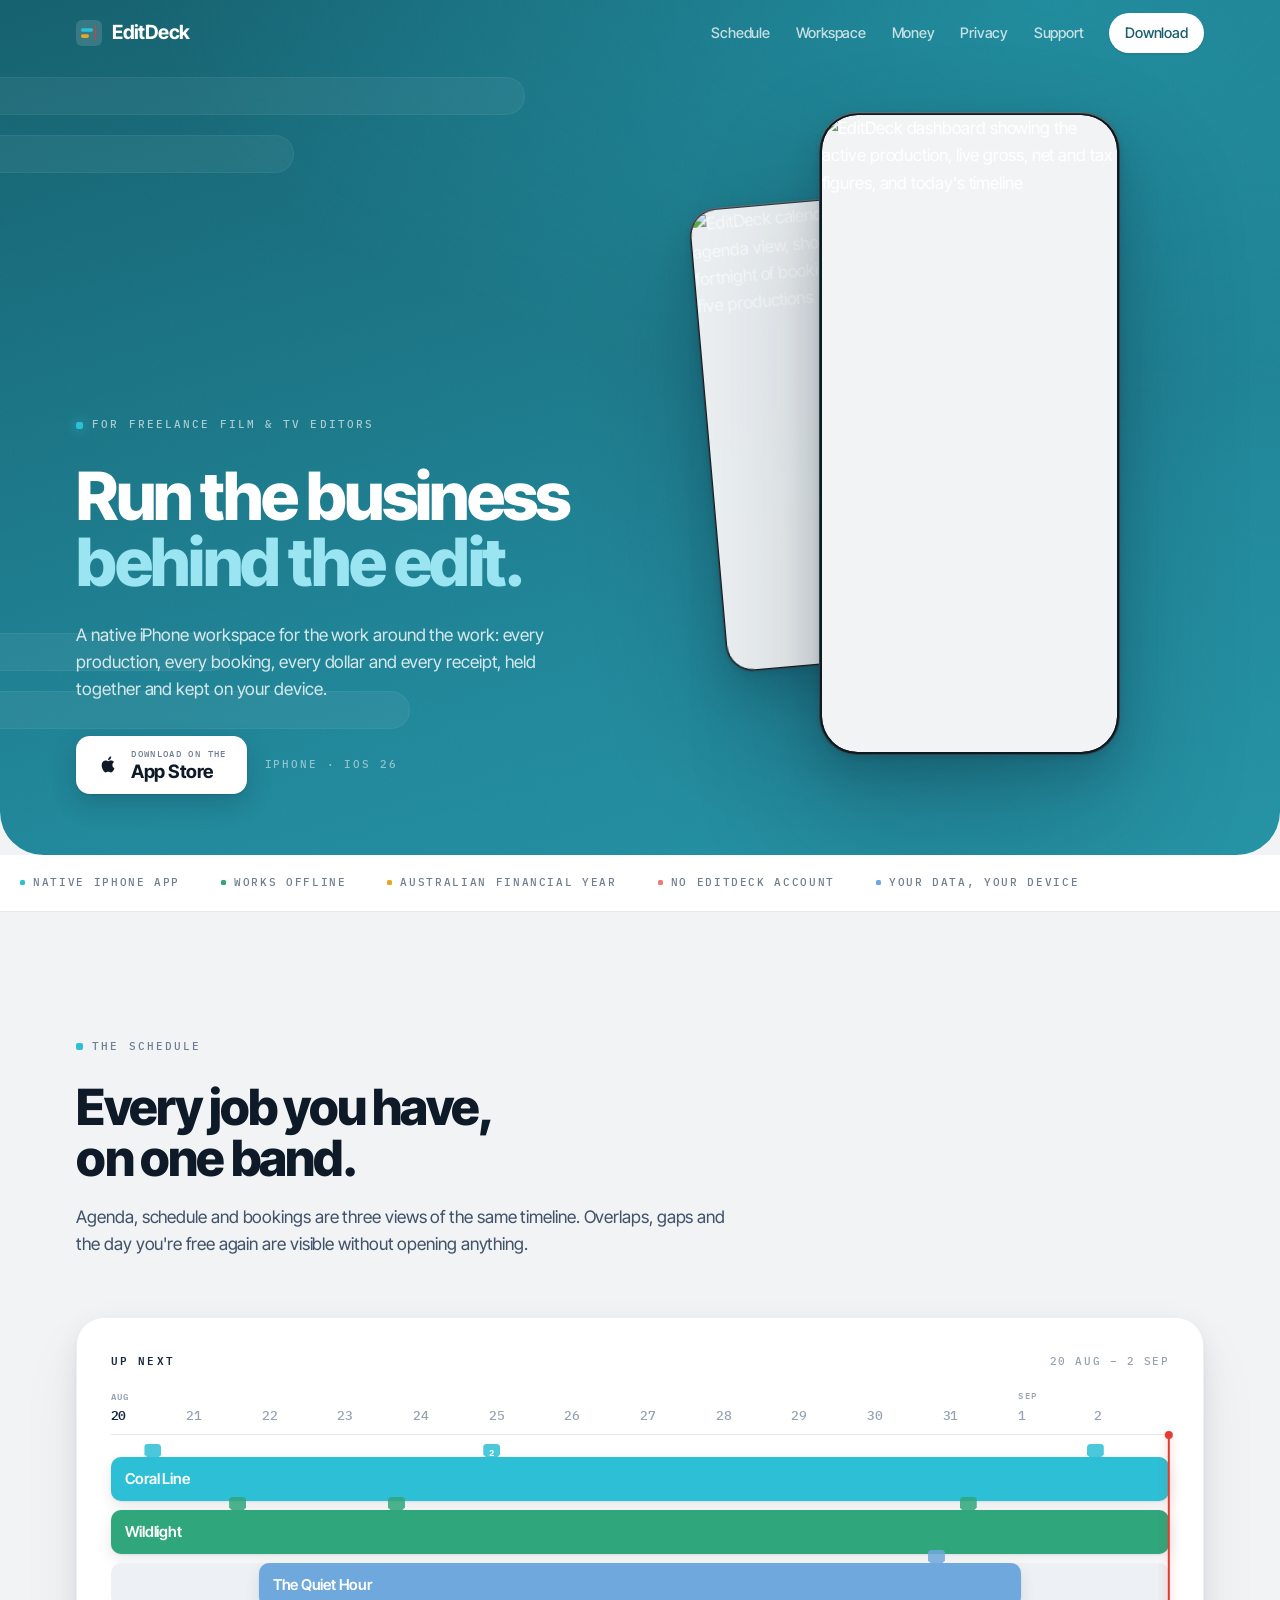
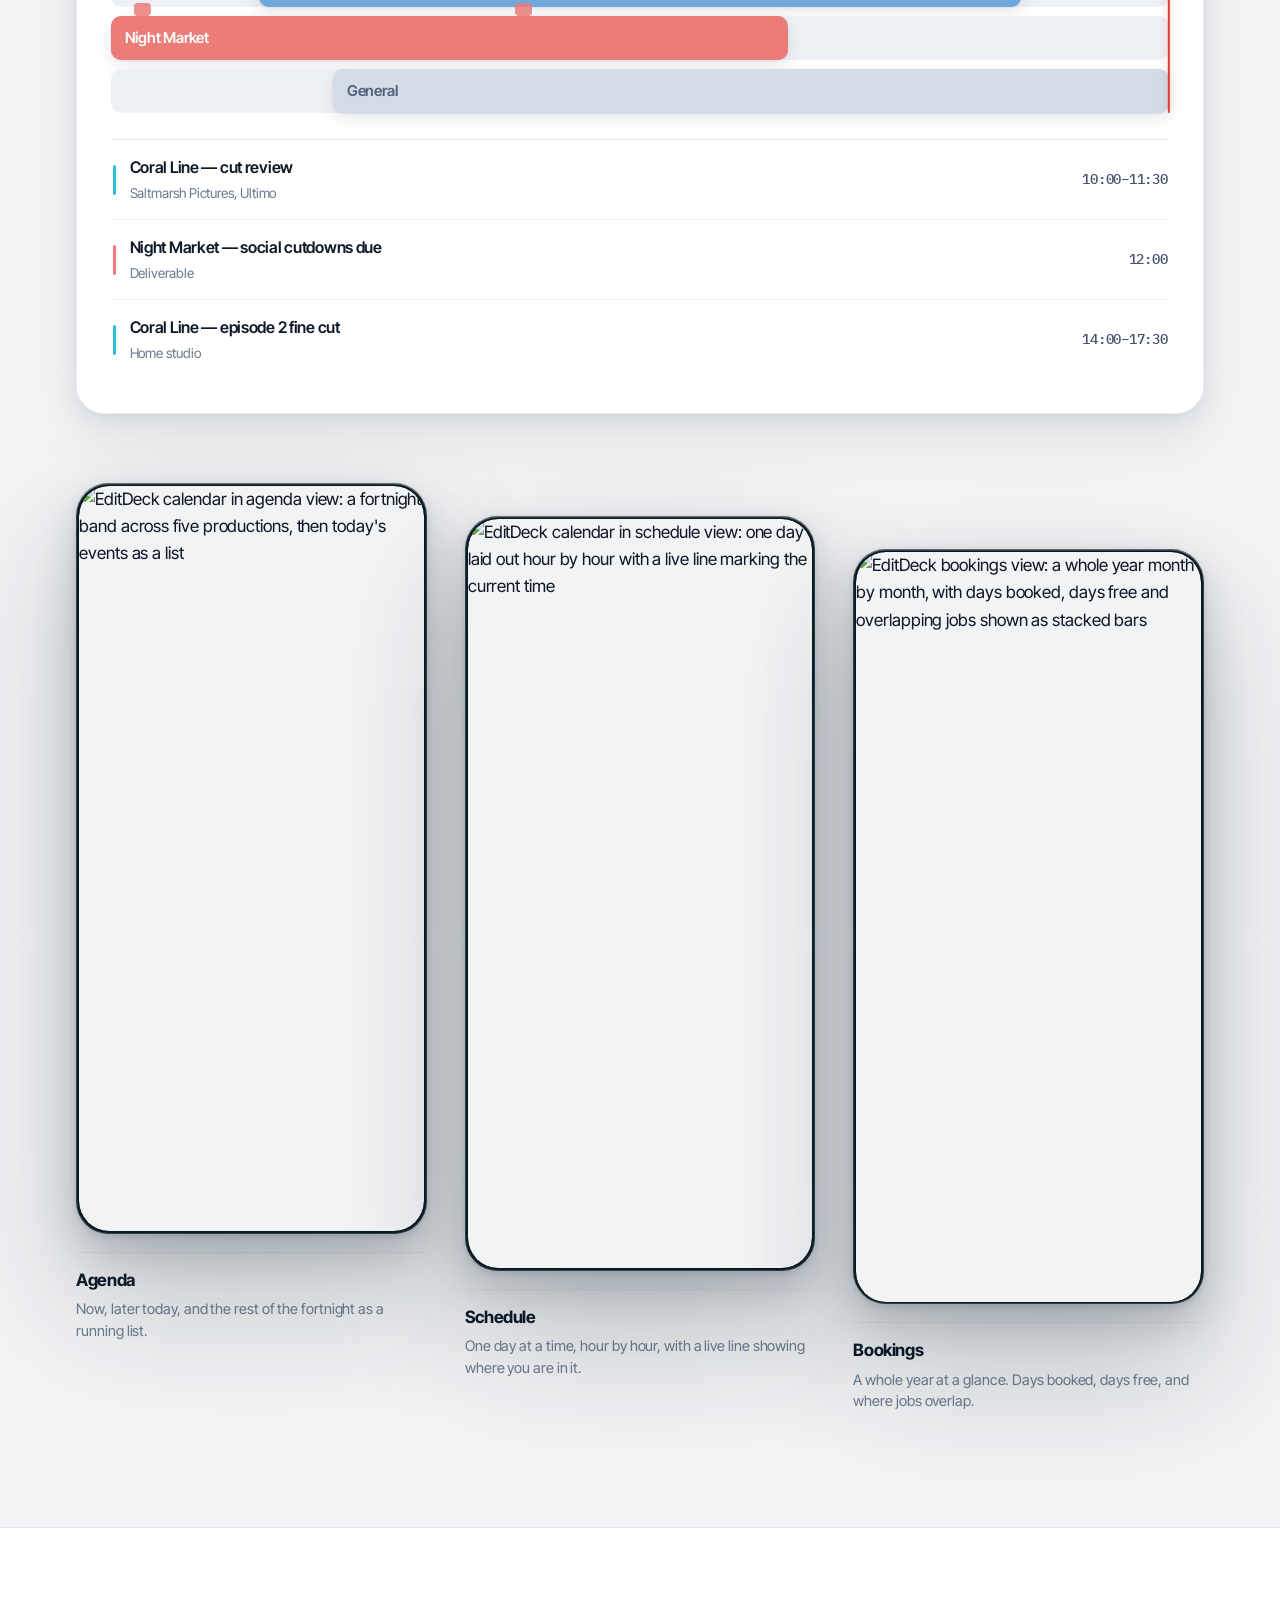
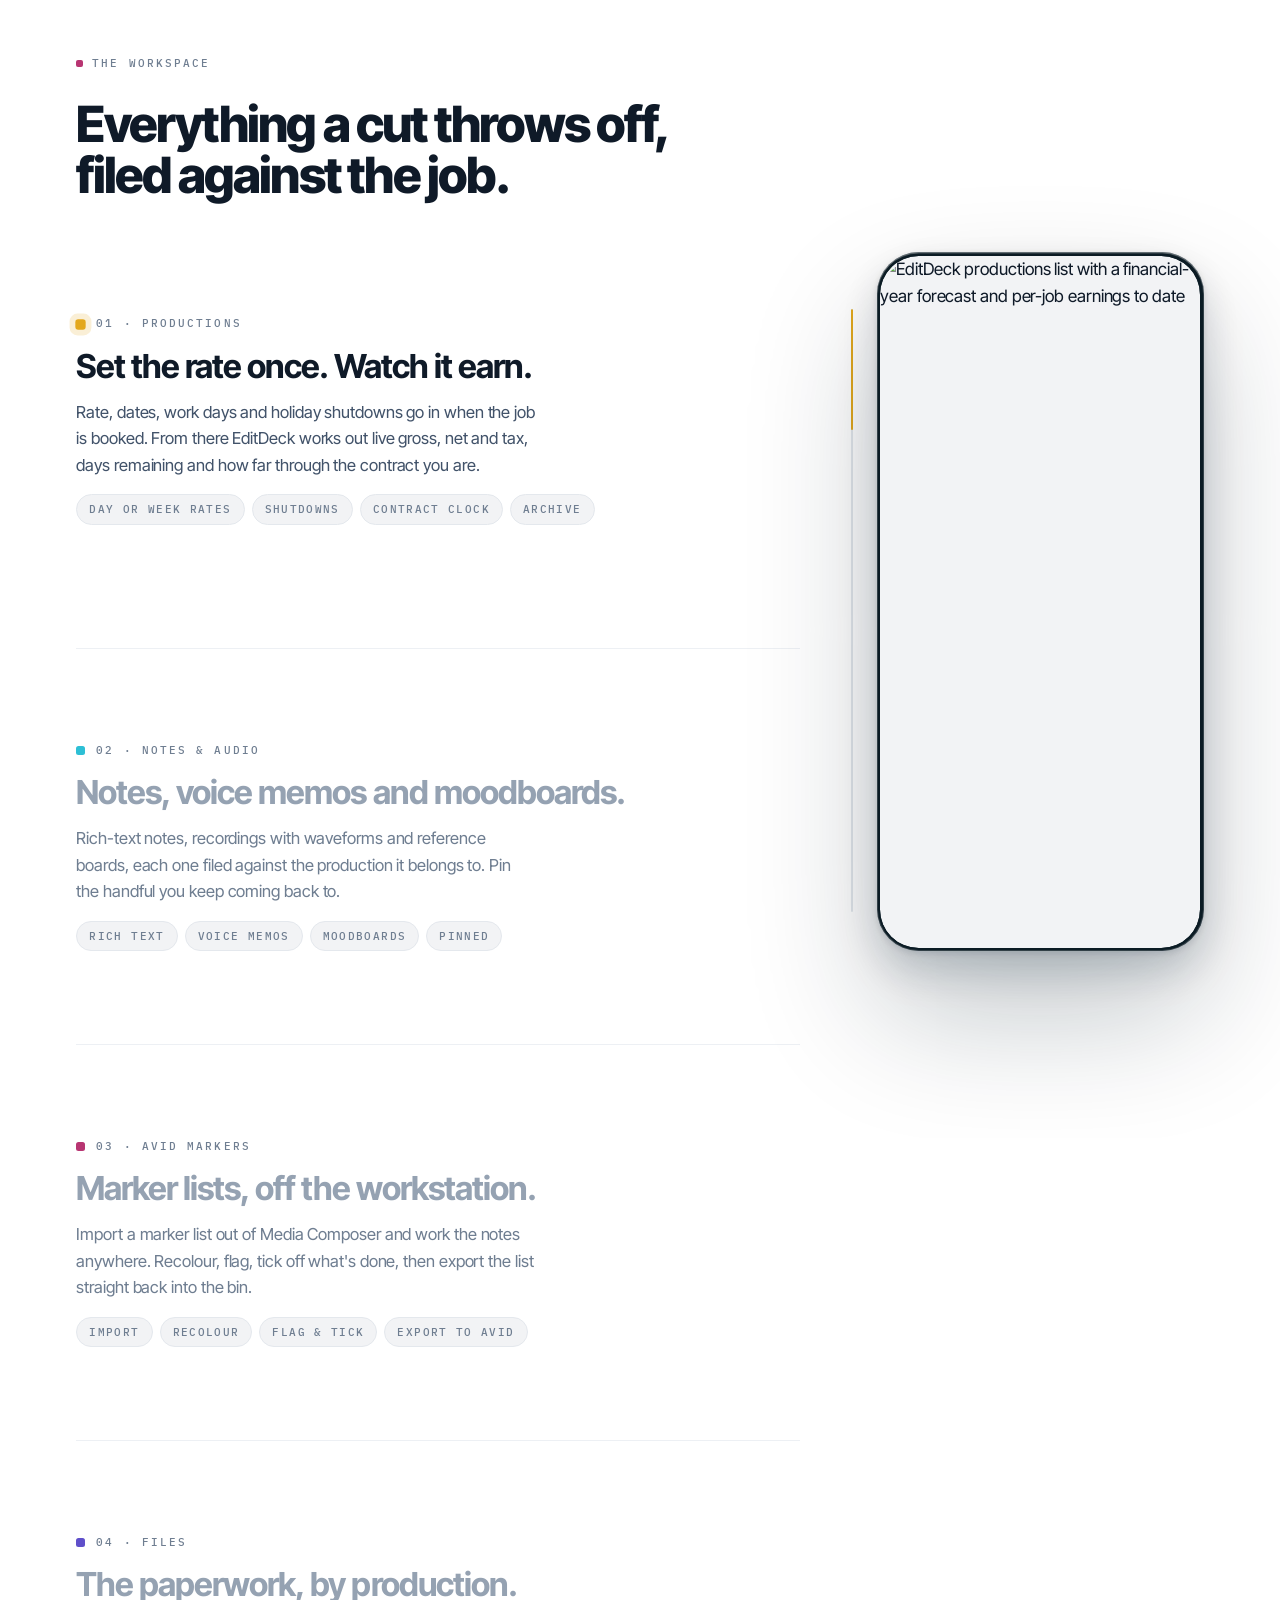
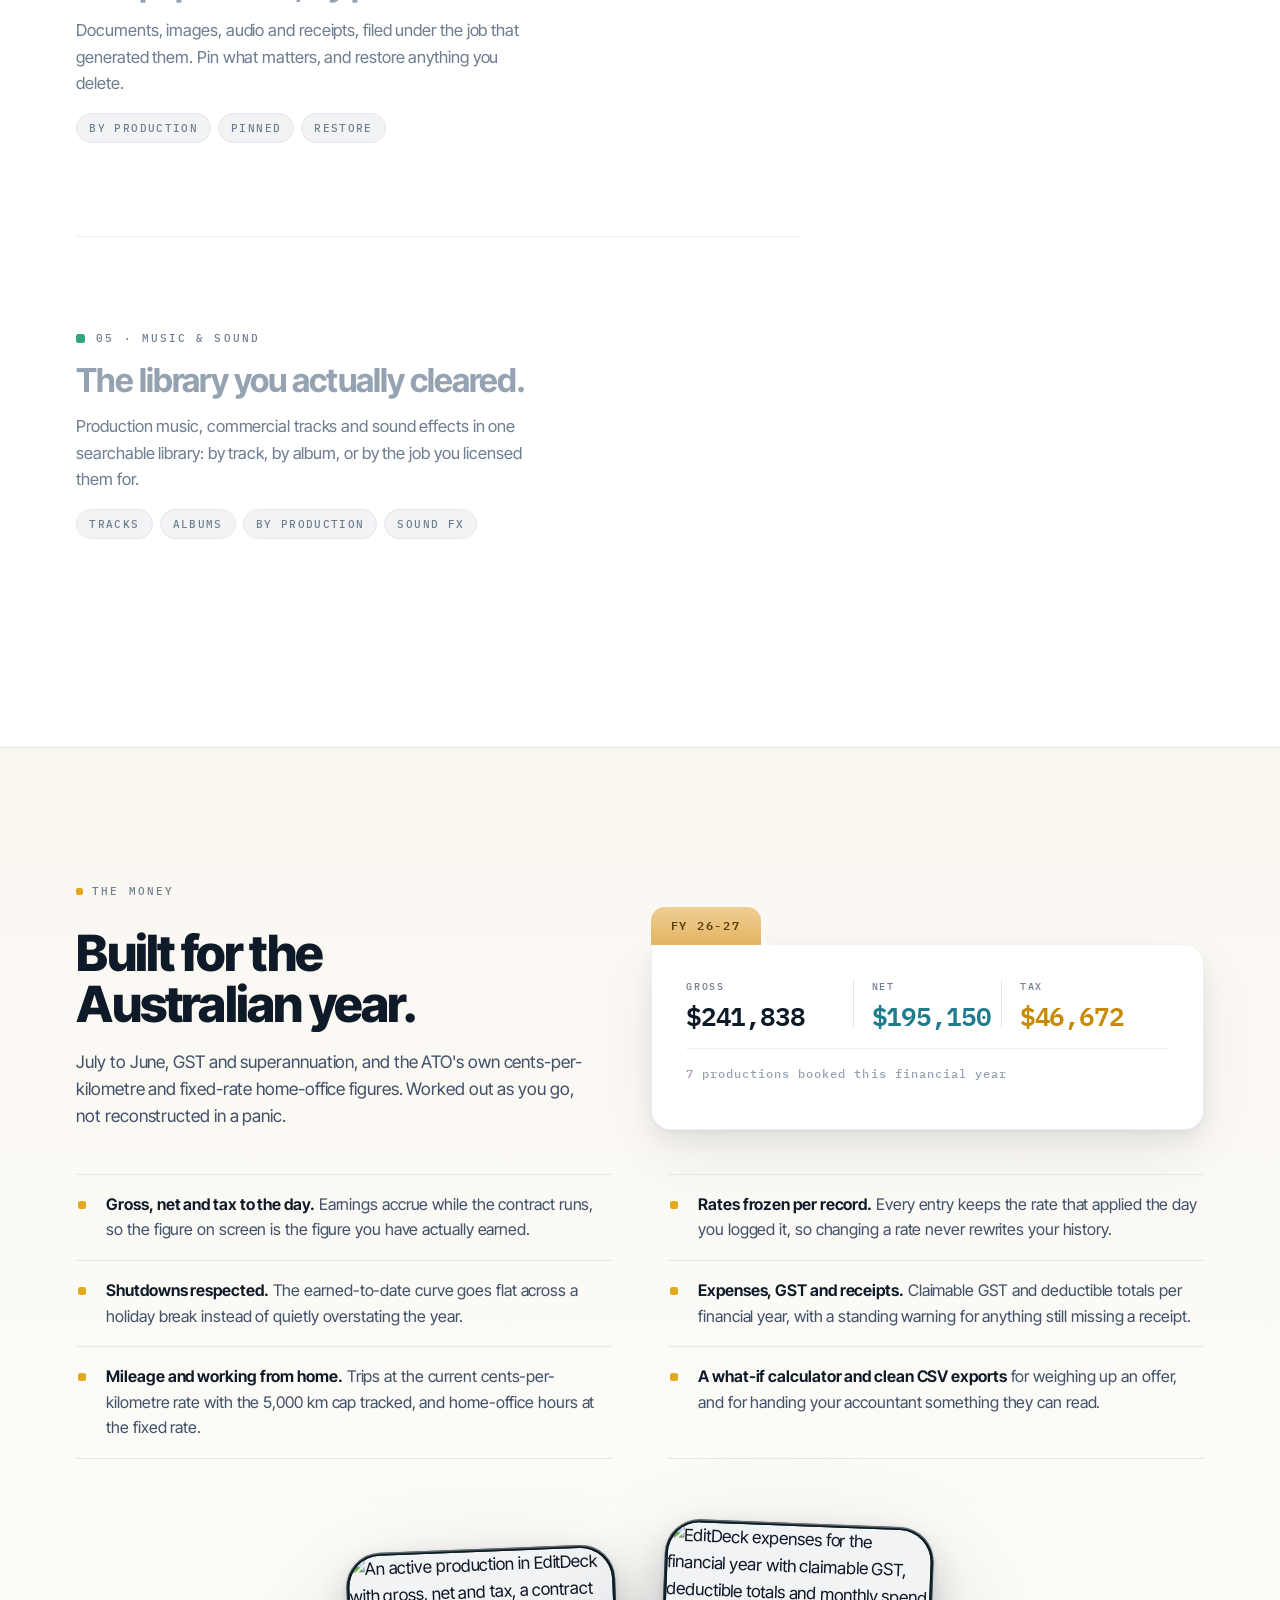
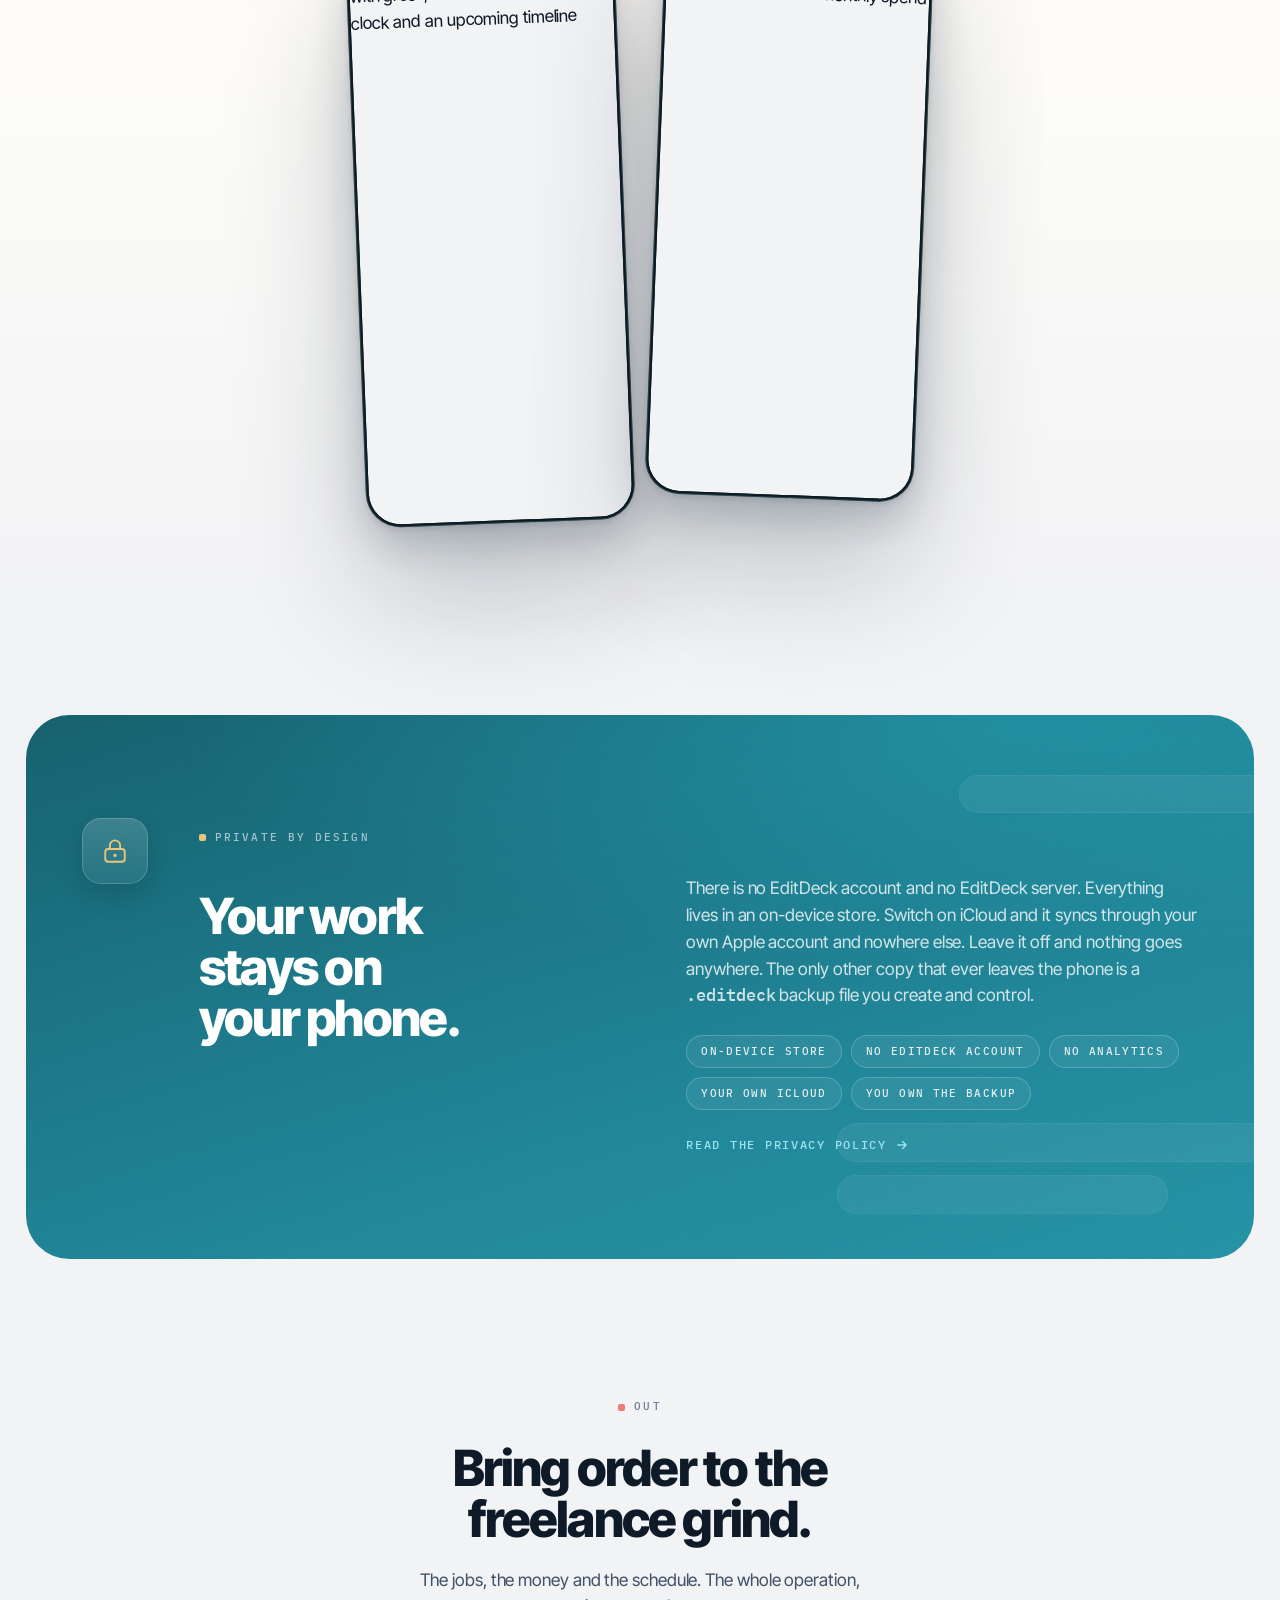
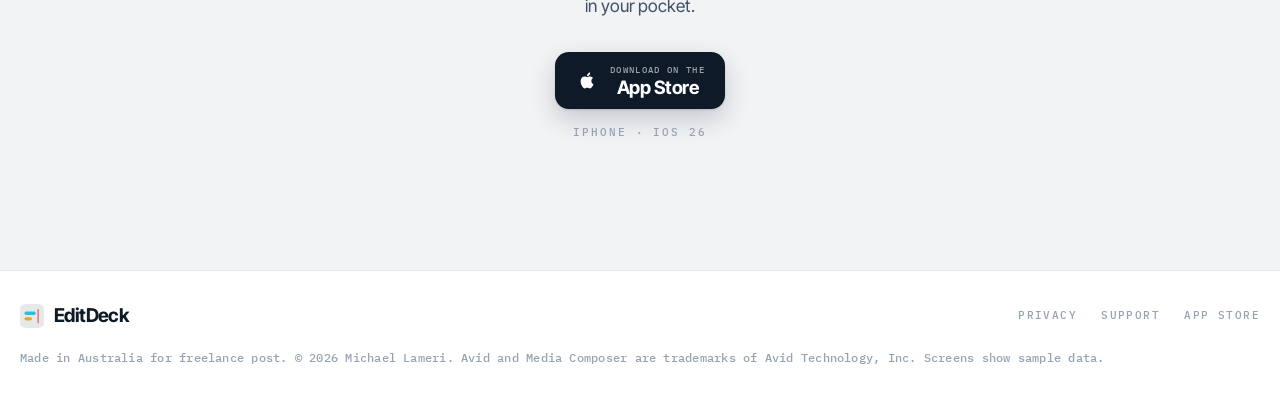
==== commit 9485d942: "Add files via upload" ====
--- a/index.html
+++ b/index.html
@@ -1,489 +1,1050 @@
 <!DOCTYPE html>
-<html lang="en">
+<html lang="en-AU">
 <head>
 <meta charset="UTF-8">
 <meta name="viewport" content="width=device-width, initial-scale=1">
-<title>EditDeck · The production office for freelance film &amp; TV editors</title>
-<meta name="description" content="A native iOS workspace for freelance editors: productions, schedules, earnings and Australian tax. Private by design, entirely offline.">
+<title>EditDeck · the production office for freelance film &amp; TV editors</title>
+<meta name="description" content="A native iPhone workspace for freelance editors: productions, schedules, live earnings, expenses and Australian tax. Your data stays on your device.">
+<meta name="theme-color" content="#1E7C8C">
+<meta name="color-scheme" content="light">
+
+<meta property="og:type" content="website">
+<meta property="og:title" content="EditDeck · the production office for freelance film &amp; TV editors">
+<meta property="og:description" content="Productions, schedules, live earnings, expenses and Australian tax, in one native iPhone workspace.">
+<meta property="og:image" content="images/dashboard.jpg">
+<meta name="twitter:card" content="summary_large_image">
+
+<link rel="icon" href="data:image/svg+xml,%3Csvg xmlns='http://www.w3.org/2000/svg' viewBox='0 0 64 64'%3E%3Crect width='64' height='64' rx='15' fill='%231E7C8C'/%3E%3Crect x='12' y='20' width='30' height='9' rx='4.5' fill='%232DBFD5'/%3E%3Crect x='12' y='35' width='20' height='9' rx='4.5' fill='%23E9C57C'/%3E%3Crect x='47' y='13' width='2.6' height='38' rx='1.3' fill='%23E23B32'/%3E%3C/svg%3E">
+
 <link rel="preconnect" href="https://fonts.googleapis.com">
 <link rel="preconnect" href="https://fonts.gstatic.com" crossorigin>
-<link href="https://fonts.googleapis.com/css2?family=Instrument+Serif:ital@0;1&family=IBM+Plex+Mono:wght@400;500;600&display=swap" rel="stylesheet">
+<link href="https://fonts.googleapis.com/css2?family=Inter+Tight:wght@400..800&family=IBM+Plex+Mono:wght@400;500;600&display=swap" rel="stylesheet">
+
+<link rel="preload" as="image" href="images/dashboard.avif" type="image/avif" fetchpriority="high">
+
 <style>
-  :root{
-    --bg:#0A0809; --bg2:#120D0F; --band:#1A1114; --deep:#241719;
-    --panel:#0C0A0C; --card:#161215; --cardHi:#1E181C;
-    --rim:rgba(255,255,255,0.07); --rimHi:rgba(255,255,255,0.14);
-    --ink:#F4EFEC; --sub:#BDB2AF; --muted:#8A807E; --faint:#5E5654;
-    --coral:#F0796F; --coralSoft:#F59A92; --gold:#E8C06A; --red:#E05555;
-    --serif:"Instrument Serif", Georgia, serif;
-    --mono:"IBM Plex Mono", ui-monospace, Menlo, monospace;
-    --sans:-apple-system, BlinkMacSystemFont, "SF Pro Text", "Segoe UI", Roboto, sans-serif;
-    --rail:66px;
-  }
-  *{box-sizing:border-box;}
-  html{-webkit-text-size-adjust:100%; scroll-behavior:smooth;}
-  body{margin:0; background:var(--bg); color:var(--ink); font-family:var(--sans); font-size:16.5px; line-height:1.62; -webkit-font-smoothing:antialiased; overflow-x:hidden;}
-  a{color:inherit; text-decoration:none;}
-
-  /* ── type roles ── */
-  .disp{font-family:var(--serif); font-weight:400; letter-spacing:-0.015em; line-height:0.96;}
-  .mono{font-family:var(--mono); font-variant-numeric:tabular-nums;}
-  .lbl{font-family:var(--mono); font-size:10.5px; font-weight:500; letter-spacing:0.24em; text-transform:uppercase; color:var(--muted);}
-
-  /* ── fixed left rail: the timeline spine ── */
-  .rail{position:fixed; left:0; top:0; bottom:0; width:var(--rail); border-right:1px solid var(--rim); background:var(--panel); z-index:60; display:flex; flex-direction:column; align-items:center;}
-  .rail .mark{margin-top:20px; width:11px; height:11px; border-radius:2px; background:var(--coral); box-shadow:0 0 14px rgba(240,121,111,0.55);}
-  .rail .ticks{position:absolute; top:64px; bottom:96px; left:0; right:0;}
-  .rail .tick{position:absolute; left:0; width:11px; height:1px; background:var(--rimHi);}
-  .rail .tick.major{width:20px; background:rgba(255,255,255,0.28);}
-  .rail .tc{position:absolute; bottom:22px; left:50%; transform:translateX(-50%); writing-mode:vertical-rl; font-family:var(--mono); font-size:11px; letter-spacing:0.16em; color:var(--faint);}
-  /* playhead */
-  .ph{position:absolute; left:0; width:100%; height:0; z-index:2; will-change:transform;}
-  .ph i{position:absolute; left:0; top:0; width:100%; height:1.5px; background:var(--red); box-shadow:0 0 12px rgba(224,85,85,0.8);}
-  .ph b{position:absolute; left:0; top:-5px; width:0; height:0; border-top:5px solid transparent; border-bottom:5px solid transparent; border-left:8px solid var(--red);}
-
-  /* ── page shell ── */
-  .page{margin-left:var(--rail);}
-  .wrap{max-width:1180px; margin:0 auto; padding:0 clamp(22px,4vw,64px);}
-
-  /* ── top nav ── */
-  .nav{position:sticky; top:0; z-index:50; background:rgba(10,8,9,0.78); backdrop-filter:saturate(140%) blur(14px); border-bottom:1px solid var(--rim);}
-  .nav .row{display:flex; align-items:center; justify-content:space-between; height:60px;}
-  .nav .brand{font-family:var(--serif); font-size:23px; letter-spacing:-0.01em;}
-  .nav .links{display:flex; gap:26px; align-items:center;}
-  .nav .links a{font-family:var(--mono); font-size:11.5px; letter-spacing:0.16em; text-transform:uppercase; color:var(--muted);}
-  .nav .links a:hover{color:var(--ink);}
-  .nav .go{border:1px solid var(--rimHi); border-radius:999px; padding:7px 15px; color:var(--ink)!important;}
-  .nav .go:hover{border-color:var(--coral);}
-  @media(max-width:800px){ .nav .links a:not(.go){display:none;} }
-
-  /* ── clip slate: every section is a clip on the track ── */
-  .slate{display:flex; align-items:center; gap:14px; padding:14px 0; border-top:1px solid var(--rim);}
-  .slate .bar{width:26px; height:3px; border-radius:2px; flex-shrink:0;}
-  .slate .id{font-family:var(--mono); font-size:10.5px; letter-spacing:0.22em; text-transform:uppercase; color:var(--muted);}
-  .slate .io{margin-left:auto; font-family:var(--mono); font-size:10.5px; letter-spacing:0.14em; color:var(--faint);}
-  @media(max-width:640px){ .slate .io{display:none;} }
-
-  /* ── masked line reveal ── */
-  .ln{display:block; overflow:hidden;}
-  .ln>span{display:block; transform:translateY(112%); transition:transform 1s cubic-bezier(0.16,1,0.3,1);}
-  .in .ln>span{transform:none;}
-  .ln:nth-child(2)>span{transition-delay:.08s;}
-  .ln:nth-child(3)>span{transition-delay:.16s;}
-  .fade{opacity:0; transform:translateY(16px); transition:opacity .8s cubic-bezier(0.16,1,0.3,1), transform .8s cubic-bezier(0.16,1,0.3,1);}
-  .in .fade, .fade.in{opacity:1; transform:none;}
-  .d1{transition-delay:.10s;} .d2{transition-delay:.18s;} .d3{transition-delay:.26s;}
-
-  /* ── hero ── */
-  .hero{position:relative; overflow:hidden; background:radial-gradient(900px 520px at 88% 6%, rgba(240,121,111,0.15), transparent 62%), linear-gradient(180deg,var(--bg) 0%, var(--bg2) 55%, var(--band) 100%);}
-  .hero .grid{display:grid; grid-template-columns:1.08fr 0.92fr; gap:40px; align-items:end; padding-top:64px;}
-  .hero h1{margin:16px 0 0; font-size:clamp(52px,8.2vw,116px);}
-  .hero h1 .two{color:var(--coralSoft); font-style:italic;}
-  .hero .lede{font-size:18px; color:var(--sub); max-width:31em; margin:30px 0 34px;}
-  .hero .cta{display:flex; align-items:center; gap:18px; flex-wrap:wrap; padding-bottom:96px;}
-  .hero .shot{position:relative; align-self:end;}
-  .hero .shot img{display:block; width:100%; border-radius:30px; margin-bottom:-70px; box-shadow:0 50px 100px rgba(0,0,0,0.65);}
-  .hero .note{position:absolute; left:-124px; top:96px; text-align:right; width:112px;}
-  .hero .note .l{display:block; height:1px; background:var(--rimHi); margin-top:8px;}
-  @media(max-width:960px){
-    .hero .grid{grid-template-columns:1fr; gap:8px; align-items:start;}
-    .hero .shot{max-width:290px; margin:0 auto;}
-    .hero .note{display:none;}
-    .hero .cta{padding-bottom:40px;}
-  }
-
-  .store{display:inline-flex; align-items:center; gap:11px; background:var(--ink); color:#0A0809; border-radius:11px; padding:11px 19px; transition:transform .16s ease;}
-  .store:hover{transform:translateY(-2px);}
-  .store small{display:block; font-family:var(--mono); font-size:8.5px; letter-spacing:0.14em; text-transform:uppercase; opacity:.65;}
-  .store b{display:block; font-family:var(--serif); font-size:19px; font-weight:400; line-height:1.1;}
-
-  /* ── sections ── */
-  section{padding:0 0 clamp(80px,10vw,150px);}
-  .head{max-width:600px; margin:56px 0 0;}
-  .head h2{font-family:var(--serif); font-weight:400; font-size:clamp(34px,5.2vw,62px); line-height:1.0; letter-spacing:-0.015em; margin:14px 0 18px;}
-  .head h2 em{color:var(--coralSoft);}
-  .head p{color:var(--sub); font-size:17px; margin:0;}
-
-  /* ── features as gantt clips ── */
-  .track{margin-top:52px; border-top:1px solid var(--rim);}
-  .clip{display:grid; grid-template-columns:52px 1fr; gap:20px; align-items:start; padding:24px 0; border-bottom:1px solid var(--rim); position:relative;}
-  .clip .n{font-family:var(--mono); font-size:11px; letter-spacing:0.14em; color:var(--faint); padding-top:5px;}
-  .clip .bar{height:34px; border-radius:5px; display:flex; align-items:center; padding:0 14px; font-family:var(--serif); font-size:20px; color:#140F10; position:relative; transform-origin:left center; transform:scaleX(0); transition:transform .85s cubic-bezier(0.16,1,0.3,1);}
-  .in .clip .bar{transform:scaleX(1);}
-  .clip .bar span{opacity:0; transition:opacity .4s ease .45s;}
-  .in .clip .bar span{opacity:1;}
-  .clip p{margin:11px 0 0; color:var(--muted); font-size:15px; max-width:64ch;}
-  .clip:hover .bar{filter:brightness(1.09);}
-  @media(max-width:640px){
-    .clip{grid-template-columns:1fr; gap:8px;}
-    .clip .n{padding-top:0;}
-    .clip .bar{width:100%!important; font-size:18px;}
-  }
-
-  /* ── money strip ── */
-  .money{display:grid; grid-template-columns:0.95fr 1.05fr; gap:clamp(32px,5vw,72px); align-items:center; margin-top:56px;}
-  .money .figs{display:flex; gap:clamp(20px,3.4vw,44px); padding:26px 0; border-top:1px solid var(--rim); border-bottom:1px solid var(--rim); margin-bottom:30px;}
-  .money .fig small{display:block; font-family:var(--mono); font-size:9.5px; letter-spacing:0.2em; text-transform:uppercase; color:var(--muted); margin-bottom:7px;}
-  .money .fig b{font-family:var(--mono); font-size:clamp(19px,2.5vw,27px); font-weight:500; letter-spacing:-0.01em;}
-  .money ul{list-style:none; padding:0; margin:0;}
-  .money li{position:relative; padding:0 0 17px 22px; color:var(--sub); font-size:15.5px;}
-  .money li::before{content:""; position:absolute; left:0; top:9px; width:7px; height:7px; border-radius:1.5px; background:var(--gold);}
-  .money li b{color:var(--ink); font-weight:600;}
-  .money .shot img{display:block; width:100%; max-width:270px; margin:0 auto; border-radius:28px; box-shadow:0 40px 80px rgba(0,0,0,0.6);}
-  @media(max-width:900px){ .money{grid-template-columns:1fr; gap:38px;} .money .shot{order:-1;} }
-
-  /* ── staggered gallery ── */
-  .bin{display:grid; grid-template-columns:repeat(3,1fr); gap:clamp(18px,2.6vw,34px); margin-top:56px; align-items:start;}
-  .bin figure{margin:0;}
-  .bin figure:nth-child(2){margin-top:56px;}
-  .bin figure:nth-child(3){margin-top:22px;}
-  .bin figure:nth-child(5){margin-top:56px;}
-  .bin figure:nth-child(6){margin-top:22px;}
-  .bin img{display:block; width:100%; border-radius:22px; border:1px solid var(--rim); box-shadow:0 26px 60px rgba(0,0,0,0.5);}
-  .bin figcaption{margin-top:13px; font-family:var(--mono); font-size:10.5px; letter-spacing:0.16em; text-transform:uppercase; color:var(--faint);}
-  .bin figcaption b{color:var(--sub); font-weight:500;}
-  @media(max-width:860px){ .bin{grid-template-columns:1fr 1fr;} .bin figure:nth-child(n){margin-top:0;} .bin figure:nth-child(even){margin-top:36px;} }
-  @media(max-width:520px){ .bin{grid-template-columns:1fr; max-width:290px; margin-left:auto; margin-right:auto;} .bin figure:nth-child(even){margin-top:0;} }
-
-  /* ── privacy ── */
-  .priv{background:var(--panel); border-top:1px solid var(--rim); border-bottom:1px solid var(--rim); padding:clamp(64px,8vw,110px) 0;}
-  .priv .in2{display:grid; grid-template-columns:auto 1fr; gap:clamp(26px,4vw,52px); align-items:start;}
-  .priv h2{font-family:var(--serif); font-weight:400; font-size:clamp(30px,4.4vw,52px); line-height:1.02; margin:12px 0 16px; letter-spacing:-0.015em;}
-  .priv p{color:var(--sub); max-width:54ch; margin:0 0 22px; font-size:16.5px;}
-  .priv .chips{display:flex; gap:9px; flex-wrap:wrap;}
-  .priv .chip{font-family:var(--mono); font-size:10.5px; letter-spacing:0.14em; text-transform:uppercase; color:var(--sub); border:1px solid var(--rim); border-radius:999px; padding:7px 13px;}
-  .priv .lk{display:inline-block; margin-top:22px; font-family:var(--mono); font-size:11.5px; letter-spacing:0.16em; text-transform:uppercase; color:var(--coralSoft);}
-  .lockbox{width:64px; height:64px; border-radius:16px; border:1px solid var(--rimHi); display:flex; align-items:center; justify-content:center; background:var(--card);}
-  @media(max-width:700px){ .priv .in2{grid-template-columns:1fr;} }
-
-  /* ── out ── */
-  .out{text-align:center; padding:clamp(76px,9vw,132px) 0 clamp(64px,8vw,104px); background:radial-gradient(700px 340px at 50% 0%, rgba(240,121,111,0.11), transparent 62%);}
-  .out h2{font-family:var(--serif); font-weight:400; font-size:clamp(34px,5.6vw,66px); line-height:1.0; margin:14px auto 16px; max-width:15ch; letter-spacing:-0.015em;}
-  .out h2 em{color:var(--coralSoft);}
-  .out p{color:var(--sub); max-width:42ch; margin:0 auto 32px;}
-
-  footer{border-top:1px solid var(--rim); padding:34px 0 44px;}
-  footer .row{display:flex; justify-content:space-between; gap:18px; flex-wrap:wrap; align-items:center;}
-  footer .brand{font-family:var(--serif); font-size:19px;}
-  footer .lks{display:flex; gap:22px;}
-  footer .lks a, footer .meta{font-family:var(--mono); font-size:10.5px; letter-spacing:0.14em; text-transform:uppercase; color:var(--faint);}
-  footer .lks a:hover{color:var(--ink);}
-
-  @media(max-width:900px){
-    :root{--rail:0px;}
-    .rail{display:none;}
-    .topprog{position:fixed; top:0; left:0; right:0; height:2px; background:var(--red); z-index:80; transform-origin:left center; transform:scaleX(0);}
-  }
-  @media(min-width:901px){ .topprog{display:none;} }
-
-  @media(prefers-reduced-motion:reduce){
-    html{scroll-behavior:auto;}
-    .ln>span{transform:none!important;}
-    .fade{opacity:1!important; transform:none!important;}
-    .clip .bar{transform:scaleX(1)!important;}
-    .clip .bar span{opacity:1!important;}
-  }
+/* ══════════════════════════════════════════════════════════════
+   EditDeck · marketing site
+   Palette sampled directly from the v2 app screenshots.
+   ══════════════════════════════════════════════════════════════ */
+
+:root{
+  /* ink */
+  --ink:#0F1A28;
+  --ink2:#19293D;
+  --slate:#42536A;
+  --mute:#6F7E91;
+  --faint:#95A2B2;
+
+  /* surfaces */
+  --page:#F2F3F5;
+  --paper:#FFFFFF;
+  --line:#E4E8ED;
+  --line2:#EDF0F4;
+  --warm:#FAF7F1;
+
+  /* brand */
+  --teal:#2DBFD5;
+  --teal-ink:#1E7C8C;
+  --teal-deep:#175F6D;
+  --teal-lift:#2592A4;
+
+  /* production colours, straight from the app */
+  --gold:#C88A05;
+  --gold-b:#E3A81E;
+  --gold-l:#E9C57C;
+  --green:#30A67C;
+  --blue:#6FA8DC;
+  --coral:#EC7C78;
+  --grey:#D3DCE7;
+  --red:#E23B32;
+
+  /* depth: navy-tinted, never pure black */
+  --sh-xs:0 1px 2px rgba(15,26,40,.05);
+  --sh-sm:0 1px 2px rgba(15,26,40,.04), 0 4px 12px rgba(15,26,40,.05);
+  --sh-md:0 2px 4px rgba(15,26,40,.04), 0 10px 26px rgba(15,26,40,.07), 0 28px 64px rgba(15,26,40,.06);
+  --sh-lg:0 3px 8px rgba(10,30,44,.07), 0 20px 46px rgba(10,30,44,.12), 0 56px 120px rgba(10,30,44,.14);
+  --sh-phone:0 2px 6px rgba(8,28,42,.12), 0 18px 40px rgba(8,28,42,.18), 0 64px 130px rgba(8,28,42,.24);
+
+  /* motion */
+  --ease:cubic-bezier(.16,1,.3,1);
+  --spring:cubic-bezier(.34,1.4,.44,1);
+
+  --sans:"Inter Tight", -apple-system, BlinkMacSystemFont, "SF Pro Text", "Segoe UI", Roboto, sans-serif;
+  --mono:"IBM Plex Mono", ui-monospace, "SF Mono", Menlo, monospace;
+
+  --gut:clamp(20px, 4.4vw, 68px);
+  --maxw:1240px;
+  --nav-h:66px;
+}
+
+*,*::before,*::after{box-sizing:border-box;}
+html{-webkit-text-size-adjust:100%; scroll-behavior:smooth;}
+body{
+  margin:0; background:var(--page); color:var(--ink);
+  font-family:var(--sans); font-size:17px; line-height:1.6;
+  font-weight:420; letter-spacing:-0.005em;
+  -webkit-font-smoothing:antialiased; -moz-osx-font-smoothing:grayscale;
+  overflow-x:hidden;
+}
+img{max-width:100%; height:auto; display:block;}
+a{color:inherit; text-decoration:none;}
+::selection{background:rgba(45,191,213,.28); color:var(--ink);}
+:focus-visible{outline:2px solid var(--teal); outline-offset:3px; border-radius:4px;}
+
+.wrap{max-width:var(--maxw); margin:0 auto; padding-inline:var(--gut);}
+section{scroll-margin-top:88px;}
+
+/* ── type roles ───────────────────────────────────────────── */
+.d1{font-size:clamp(40px,5.2vw,70px); line-height:1.0; font-weight:800; letter-spacing:-.04em;}
+.d2{font-size:clamp(31px,3.9vw,52px); line-height:1.02; font-weight:800; letter-spacing:-.036em;}
+.d3{font-size:clamp(24px,2.5vw,32px); line-height:1.1; font-weight:700; letter-spacing:-.028em;}
+.lede{font-size:clamp(17px,1.35vw,19.5px); line-height:1.55; color:var(--slate); font-weight:420;}
+
+.eyebrow{
+  display:inline-flex; align-items:center; gap:9px;
+  font-family:var(--mono); font-size:11px; font-weight:500;
+  letter-spacing:.19em; text-transform:uppercase; color:var(--mute);
+}
+.eyebrow::before{content:""; width:7px; height:7px; border-radius:2px; background:var(--dot,var(--teal)); flex:none;}
+.mono{font-family:var(--mono); font-variant-numeric:tabular-nums; font-feature-settings:"tnum" 1;}
+
+/* ── reveal system ────────────────────────────────────────── */
+.ln{display:block; overflow:hidden; padding-bottom:.06em; margin-bottom:-.06em;}
+.ln>i{display:block; font-style:inherit; transform:translateY(110%); transition:transform 1.05s var(--ease);}
+.rv.in .ln>i{transform:none;}
+.ln:nth-of-type(2)>i{transition-delay:.07s;}
+.ln:nth-of-type(3)>i{transition-delay:.14s;}
+
+.up{opacity:0; transform:translateY(20px); transition:opacity .9s var(--ease), transform .9s var(--ease);}
+.rv.in .up, .up.in{opacity:1; transform:none;}
+.u1{transition-delay:.09s;} .u2{transition-delay:.17s;} .u3{transition-delay:.25s;} .u4{transition-delay:.33s;}
+
+/* ══ NAV ══════════════════════════════════════════════════ */
+.nav{
+  position:fixed; inset:0 0 auto 0; z-index:90; height:var(--nav-h);
+  display:flex; align-items:center;
+  transition:background .45s var(--ease), box-shadow .45s var(--ease), backdrop-filter .45s;
+}
+.nav .row{display:flex; align-items:center; gap:20px; width:100%;}
+.mark{display:flex; align-items:center; gap:10px; font-weight:700; font-size:19.5px; letter-spacing:-.032em; color:#fff; transition:color .4s var(--ease);}
+.mark svg{flex:none;}
+.nav .links{margin-left:auto; display:flex; align-items:center; gap:clamp(14px,2vw,30px);}
+.nav .links a{
+  position:relative; font-size:14.5px; font-weight:500; letter-spacing:-.012em;
+  color:rgba(255,255,255,.74); transition:color .3s var(--ease);
+}
+.nav .links a::after{
+  content:""; position:absolute; left:0; right:0; bottom:-5px; height:1.5px;
+  background:currentColor; transform:scaleX(0); transform-origin:right;
+  transition:transform .5s var(--ease); border-radius:1px;
+}
+.nav .links a:hover{color:#fff;}
+.nav .links a:hover::after{transform:scaleX(1); transform-origin:left;}
+.nav .cta{
+  background:#fff; color:var(--teal-deep)!important; padding:8px 16px; border-radius:999px;
+  font-weight:600; font-size:14px; box-shadow:0 1px 2px rgba(0,0,0,.12);
+  transition:transform .4s var(--spring), box-shadow .4s var(--ease), background .4s;
+}
+.nav .cta::after{display:none;}
+.nav .cta:hover{transform:translateY(-1.5px); box-shadow:0 6px 18px rgba(0,0,0,.18);}
+
+.nav.solid{background:rgba(255,255,255,.82); backdrop-filter:saturate(180%) blur(18px); -webkit-backdrop-filter:saturate(180%) blur(18px); box-shadow:0 1px 0 var(--line), 0 6px 24px rgba(15,26,40,.05);}
+.nav.solid .mark{color:var(--ink);}
+.nav.solid .links a{color:var(--slate);}
+.nav.solid .links a:hover{color:var(--ink);}
+.nav.solid .cta{background:var(--ink); color:#fff!important;}
+@media(max-width:820px){ .nav .links a:not(.cta){display:none;} }
+
+/* ══ DECK (the teal sheet, the app's own header) ═════════ */
+.deck{
+  position:relative; isolation:isolate; color:#fff;
+  background:
+    radial-gradient(120% 80% at 82% 0%, rgba(45,191,213,.34) 0%, rgba(45,191,213,0) 58%),
+    linear-gradient(163deg, #16606E 0%, #1B7484 34%, #21879A 68%, #2592A4 100%);
+  border-end-start-radius:clamp(28px,3.4vw,52px);
+  border-end-end-radius:clamp(28px,3.4vw,52px);
+}
+.deck.flip{
+  border-radius:clamp(28px,3.4vw,52px);
+  margin-inline:clamp(0px,2vw,26px);
+}
+/* fine grain: kills gradient banding, adds tooth */
+.deck::after{
+  content:""; position:absolute; inset:0; z-index:2; pointer-events:none; opacity:.05; mix-blend-mode:overlay;
+  border-radius:inherit;
+  background-image:url("data:image/svg+xml,%3Csvg xmlns='http://www.w3.org/2000/svg' width='140' height='140'%3E%3Cfilter id='n'%3E%3CfeTurbulence type='fractalNoise' baseFrequency='.82' numOctaves='3'/%3E%3C/filter%3E%3Crect width='140' height='140' filter='url(%23n)'/%3E%3C/svg%3E");
+}
+/* faint schedule bars in the deck background */
+.deck .strata{display:none; position:absolute; inset:0; z-index:0; overflow:hidden; border-radius:inherit; pointer-events:none;}
+.deck .strata i{
+  position:absolute; height:clamp(26px,3vw,40px); border-radius:999px;
+  background:rgba(255,255,255,.055); border:1px solid rgba(255,255,255,.05);
+}
+.deck .wrap{position:relative; z-index:3;}
+@media(min-width:901px){ .deck .strata{display:block;} }
+
+/* ══ HERO ═════════════════════════════════════════════════ */
+.hero{padding-top:calc(var(--nav-h) + clamp(24px,3.6vw,48px)); overflow:hidden;}
+.hero .grid{display:grid; grid-template-columns:minmax(0,1.14fr) minmax(0,.86fr); gap:clamp(24px,3vw,54px); align-items:end; padding-bottom:clamp(40px,4.8vw,74px);}
+.hero h1{margin:18px 0 0; color:#fff;}
+.hero h1 .alt{color:#9BE4F1;}
+.hero .lede{color:rgba(255,255,255,.80); max-width:30em; margin:26px 0 0;}
+.hero .eyebrow{color:rgba(255,255,255,.62);}
+.hero .eyebrow::before{background:var(--teal); box-shadow:0 0 12px rgba(45,191,213,.9);}
+.hero .actions{display:flex; align-items:center; gap:18px; flex-wrap:wrap; margin:34px 0 0;}
+
+.store{
+  display:inline-flex; align-items:center; gap:12px;
+  background:#fff; color:var(--ink); border-radius:14px; padding:11px 20px 12px;
+  box-shadow:0 1px 2px rgba(8,28,42,.14), 0 10px 26px rgba(8,28,42,.20);
+  transition:transform .45s var(--spring), box-shadow .45s var(--ease);
+}
+.store:hover{transform:translateY(-3px); box-shadow:0 2px 4px rgba(8,28,42,.14), 0 18px 40px rgba(8,28,42,.26);}
+.store small{display:block; font-family:var(--mono); font-size:9px; letter-spacing:.15em; text-transform:uppercase; color:var(--mute); line-height:1.5;}
+.store b{display:block; font-size:18.5px; font-weight:700; letter-spacing:-.028em; line-height:1.12;}
+.store.dark{background:var(--ink); color:#fff;}
+.store.dark small{color:rgba(255,255,255,.6);}
+
+.hero .meta{font-family:var(--mono); font-size:11px; letter-spacing:.17em; text-transform:uppercase; color:rgba(255,255,255,.5);}
+
+/* phone stack */
+.stack{position:relative; perspective:1600px; padding-bottom:clamp(0px,3vw,40px);}
+.stack .set{position:relative; transform-style:preserve-3d; will-change:transform;}
+.phone{position:relative; border-radius:calc(var(--w,320px) * .128); background:#0B1B24; padding:calc(var(--w,320px) * .011); box-shadow:var(--sh-phone);}
+.phone::before{ /* rim light */
+  content:""; position:absolute; inset:0; border-radius:inherit; pointer-events:none; z-index:3;
+  box-shadow:inset 0 0 0 1px rgba(255,255,255,.16), inset 0 1.5px 0 rgba(255,255,255,.24);
+}
+.phone img, .phone picture{display:block; width:100%; border-radius:calc(var(--w,320px) * .118); overflow:hidden;}
+.phone img{width:100%; height:auto; background:var(--page);}
+
+.stack .front{--w:clamp(228px,23.5vw,326px); width:var(--w); position:relative; z-index:2; margin-inline:auto; will-change:transform;}
+.stack .back{
+  --w:clamp(158px,17vw,238px); width:var(--w);
+  position:absolute; left:-6%; bottom:14%; z-index:1; opacity:.97;
+  transform:rotate(-5deg); will-change:transform;
+}
+
+
+@media(max-width:900px){
+  .hero .grid{grid-template-columns:1fr; align-items:start; gap:8px;}
+  .hero .actions{margin-bottom:30px;}
+  .stack{max-width:400px; margin-inline:auto;}
+  .stack .back{left:-4%; bottom:9%;}
+}
+@media(max-width:620px){
+  .stack .back{display:none;}
+}
+
+/* ══ SPEC STRIP ═══════════════════════════════════════════ */
+.spec{background:var(--paper); border-bottom:1px solid var(--line); padding:0;}
+.spec .row{display:flex; flex-wrap:wrap; align-items:center; gap:clamp(14px,3.2vw,44px); padding:19px 0;}
+.spec span{display:inline-flex; align-items:center; gap:8px; font-family:var(--mono); font-size:11px; letter-spacing:.15em; text-transform:uppercase; color:var(--mute); white-space:nowrap;}
+.spec span::before{content:""; width:5px; height:5px; border-radius:1.5px; background:var(--c,var(--teal)); flex:none;}
+
+/* ══ SECTION HEADS ════════════════════════════════════════ */
+.pad{padding-block:clamp(66px,9vw,132px);}
+.head{max-width:660px;}
+.head h2{margin:16px 0 0;}
+.head .lede{margin:20px 0 0;}
+.head.wide{max-width:820px;}
+
+/* ══ SCHEDULE BAND ════════════════════════════════════════ */
+.band-wrap{
+  margin-top:clamp(36px,4.6vw,60px);
+  background:var(--paper); border-radius:clamp(20px,2.2vw,30px);
+  box-shadow:var(--sh-md); border:1px solid var(--line2);
+  padding:clamp(20px,2.6vw,34px);
+  position:relative; overflow:hidden;
+}
+.band-top{display:flex; align-items:baseline; justify-content:space-between; gap:16px; margin-bottom:18px;}
+.band-top .t{font-family:var(--mono); font-size:11px; font-weight:600; letter-spacing:.2em; text-transform:uppercase; color:var(--ink2);}
+.band-top .r{font-family:var(--mono); font-size:11px; letter-spacing:.14em; color:var(--faint);}
+
+.ruler{display:grid; grid-template-columns:repeat(14,1fr); border-bottom:1px solid var(--line); padding-bottom:9px;}
+.ruler b{font-family:var(--mono); font-size:12.5px; font-weight:500; color:var(--faint); text-align:left; letter-spacing:-.01em;}
+.ruler b.on{color:var(--ink2); font-weight:600;}
+.ruler b em{display:block; font-style:normal; font-size:9px; letter-spacing:.16em; color:var(--faint); margin-bottom:2px;}
+.ruler b span{opacity:0;}
+.ruler b.mo span{opacity:1;}
+
+.lanes{position:relative; padding-top:22px;}
+.lane{position:relative; height:44px; margin-bottom:9px;}
+.lane .slot{position:absolute; inset:0; background:var(--line2); border-radius:10px;}
+.lane .bar{
+  position:absolute; top:0; bottom:0; left:var(--s); width:var(--w);
+  background:var(--c); border-radius:10px; display:flex; align-items:center; padding-inline:14px;
+  color:#fff; font-weight:600; font-size:15px; letter-spacing:-.015em;
+  transform:scaleX(0); transform-origin:left center;
+  transition:transform 1.05s var(--ease);
+  box-shadow:0 1px 2px rgba(15,26,40,.08), 0 6px 16px rgba(15,26,40,.09);
+}
+.lane .bar>span{opacity:0; transition:opacity .5s ease .5s;}
+.rv.in .lane .bar{transform:scaleX(1);}
+.rv.in .lane .bar>span{opacity:1;}
+.lane:nth-child(2) .bar{transition-delay:.07s;}
+.lane:nth-child(3) .bar{transition-delay:.14s;}
+.lane:nth-child(4) .bar{transition-delay:.21s;}
+.lane:nth-child(5) .bar{transition-delay:.28s;}
+.lane .bar.pale{color:#4E607A;}
+
+.marker{
+  position:absolute; top:-13px; left:var(--x); width:17px; height:19px; margin-left:-8.5px;
+  background:var(--c); opacity:.85;
+  clip-path:polygon(0 0,100% 0,100% 56%,50% 100%,0 56%);
+  border-radius:3.5px 3.5px 0 0;
+  transform:translateY(-8px); opacity:0; transition:transform .6s var(--ease), opacity .6s var(--ease);
+}
+.rv.in .marker{transform:none; opacity:.85; transition-delay:.5s;}
+.marker b{position:absolute; inset:0; display:flex; align-items:flex-start; justify-content:center; padding-top:1px; font-family:var(--mono); font-size:9px; font-weight:600; color:#fff;}
+
+.playhead{position:absolute; top:0; bottom:0; left:0; opacity:0; width:2px; background:var(--red); z-index:5; border-radius:2px; box-shadow:0 0 10px rgba(226,59,50,.45); will-change:transform;}
+.playhead::before{content:""; position:absolute; top:-4px; left:-3px; width:8px; height:8px; border-radius:50%; background:var(--red);}
+
+.band-rows{margin-top:26px; border-top:1px solid var(--line);}
+.band-rows .r{display:flex; align-items:center; gap:14px; padding:15px 2px; border-bottom:1px solid var(--line2);}
+.band-rows .r:last-child{border-bottom:0;}
+.band-rows .r i{width:3px; height:30px; border-radius:2px; background:var(--c); flex:none;}
+.band-rows .r>span:not(.t){min-width:0;}
+.band-rows .r .n{display:block; font-weight:600; letter-spacing:-.018em; font-size:16px;}
+.band-rows .r .s{display:block; font-size:13.5px; color:var(--mute); margin-top:2px;}
+.band-rows .r .t{margin-left:auto; font-family:var(--mono); font-size:13.5px; color:var(--slate); white-space:nowrap; letter-spacing:-.02em;}
+@media(max-width:640px){
+  .ruler b{font-size:10px; letter-spacing:-.03em;}
+  .ruler b em{font-size:8px; letter-spacing:.1em;}
+  .lane{height:38px;} .lane .bar{font-size:13px; padding-inline:10px;}
+  .band-rows .r .s{display:none;}
+  .marker{width:13px; height:15px; margin-left:-6.5px; top:-10px;}
+}
+
+/* ══ TRIO OF SCREENS ══════════════════════════════════════ */
+.trio{display:grid; grid-template-columns:repeat(3,minmax(0,1fr)); gap:clamp(18px,3vw,44px); margin-top:clamp(44px,5.4vw,80px);}
+.trio figure{margin:0;}
+.trio figure:nth-child(2){margin-top:clamp(16px,2.6vw,40px);}
+.trio figure:nth-child(3){margin-top:clamp(32px,5.2vw,80px);}
+.trio .phone{--w:clamp(150px,20vw,290px); width:100%;}
+.trio figcaption{margin-top:18px; padding-top:14px; border-top:1px solid var(--line);}
+.trio figcaption b{display:block; font-size:17px; font-weight:700; letter-spacing:-.024em;}
+.trio figcaption span{display:block; margin-top:4px; font-size:14.5px; line-height:1.5; color:var(--mute);}
+@media(max-width:760px){
+  .trio{grid-template-columns:1fr; gap:38px; max-width:300px; margin-inline:auto;}
+  .trio figure:nth-child(n){margin-top:0;}
+  .trio .phone{--w:300px;}
+}
+
+/* ══ TWO-UP PHONES ════════════════════════════════════════ */
+.duo{display:flex; justify-content:center; align-items:flex-end; gap:clamp(14px,2.4vw,34px); margin-top:clamp(38px,5vw,68px); perspective:1600px;}
+.duo .phone{--w:clamp(180px,21vw,300px); width:var(--w);}
+.duo .phone:first-child{transform:translateY(clamp(10px,2vw,34px)) rotate(-2.2deg);}
+.duo .phone:last-child{transform:rotate(2.2deg);}
+.duo .phone{transition:transform .9s var(--ease);}
+.duo:hover .phone:first-child{transform:translateY(clamp(4px,1.2vw,18px)) rotate(-1.4deg);}
+.duo:hover .phone:last-child{transform:translateY(-6px) rotate(1.4deg);}
+
+/* ══ STICKY WORKSPACE ═════════════════════════════════════ */
+.work{background:var(--paper); border-block:1px solid var(--line);}
+.sticky{--railw:min(clamp(240px,30vw,382px), calc((86vh - var(--nav-h)) * .462));
+  display:grid; grid-template-columns:minmax(0,1fr) var(--railw); gap:clamp(30px,6vw,96px); align-items:start; margin-top:clamp(30px,4vw,56px);}
+.steps{position:relative;}
+.step{
+  padding-block:clamp(40px,7vw,84px); min-height:44vh;
+  display:flex; flex-direction:column; justify-content:center;
+  border-top:1px solid var(--line2);
+}
+.step:first-child{border-top:0; padding-top:clamp(10px,2vw,24px);}
+.step .idx{display:flex; align-items:center; gap:11px; margin-bottom:15px;}
+.step .idx i{width:9px; height:9px; border-radius:2.5px; background:var(--c); flex:none; transition:box-shadow .5s var(--ease), transform .5s var(--spring);}
+.step .idx span{font-family:var(--mono); font-size:11px; letter-spacing:.19em; text-transform:uppercase; color:var(--mute);}
+.step h3{margin:0; font-size:clamp(24px,2.6vw,33px); font-weight:700; letter-spacing:-.03em; line-height:1.12; color:var(--faint); transition:color .6s var(--ease);}
+.step p{margin:14px 0 0; color:var(--mute); max-width:46ch; font-size:16.5px; transition:color .6s var(--ease);}
+.step ul{margin:16px 0 0; padding:0; list-style:none; display:flex; flex-wrap:wrap; gap:7px;}
+.step li{font-family:var(--mono); font-size:10.5px; letter-spacing:.13em; text-transform:uppercase; color:var(--mute); border:1px solid var(--line); border-radius:999px; padding:6px 12px; background:var(--page);}
+.step.on h3{color:var(--ink);}
+.step.on p{color:var(--slate);}
+.step.on .idx i{transform:scale(1.15); box-shadow:0 0 0 5px color-mix(in srgb, var(--c) 18%, transparent);}
+
+.rail{position:sticky; top:calc(var(--nav-h) + 3vh); align-self:start;}
+.rail .frame{position:relative; width:100%; aspect-ratio:880/1930;}
+.rail .shot{position:absolute; top:0; left:0; right:0; opacity:0; transform:scale(.965) translateY(10px); transition:opacity .8s var(--ease), transform .8s var(--ease);}
+.rail .shot.on{opacity:1; transform:none;}
+.rail .phone{--w:var(--railw); width:100%;}
+.rail .prog{position:absolute; top:8%; bottom:8%; left:-26px; width:2px; background:var(--line); border-radius:2px; overflow:hidden;}
+.rail .prog i{position:absolute; inset:0 0 auto 0; background:var(--teal); border-radius:2px; height:0%; transition:height .6s var(--ease), background .6s var(--ease);}
+@media(max-width:900px){
+  .sticky{grid-template-columns:1fr; gap:0;}
+  .rail{order:-1; position:sticky; top:calc(var(--nav-h) + 8px); margin:0 auto clamp(18px,4vw,32px); width:min(238px,58vw);}
+  .rail .prog{display:none;}
+  .rail .phone{--w:238px;}
+  .step{min-height:0; padding-block:clamp(28px,6vw,44px);}
+}
+
+/* ══ MONEY ════════════════════════════════════════════════ */
+.money{background:linear-gradient(180deg,var(--warm) 0%, #FDFCF9 62%, var(--page) 100%);}
+.money .top{display:grid; grid-template-columns:minmax(0,.96fr) minmax(0,1.04fr); gap:clamp(28px,5vw,72px); align-items:end;}
+.money .eyebrow{--dot:var(--gold-b);}
+
+/* the app's folder-tab card */
+.tabcard{position:relative; margin-top:clamp(30px,4vw,44px);}
+.tabrow{display:flex; align-items:flex-end;}
+.tabcard{min-width:0;}
+.tabcard .tab{
+  position:relative; z-index:2; display:inline-flex; align-items:center; gap:9px;
+  background:linear-gradient(180deg,#EFCE93,#E3B463); color:#5A3F09;
+  font-family:var(--mono); font-size:11.5px; font-weight:600; letter-spacing:.15em; text-transform:uppercase;
+  padding:9px 20px 10px; border-radius:14px 14px 0 0;
+}
+.tabcard .fillet{width:16px; height:16px; flex:none;
+  background:radial-gradient(circle at 100% 0, transparent 0 16px, var(--paper) 16.5px);}
+.tabcard .body{position:relative; background:var(--paper); border-radius:0 20px 20px 20px; box-shadow:var(--sh-md); border:1px solid var(--line2); border-top:0; padding:clamp(22px,3vw,34px);}
+.figs{display:grid; grid-template-columns:repeat(3,minmax(0,1fr)); gap:clamp(8px,1.4vw,20px);}
+.fig{min-width:0;}
+.fig small{display:block; font-family:var(--mono); font-size:10px; letter-spacing:.19em; text-transform:uppercase; color:var(--mute); margin-bottom:7px;}
+.fig b{display:block; font-family:var(--mono); font-variant-numeric:tabular-nums;
+  font-size:clamp(14px,4.4vw,26px); font-weight:600; letter-spacing:-.042em; line-height:1; white-space:nowrap;}
+@media(min-width:900px){ .fig b{font-size:clamp(15px,2.05vw,26px);} }
+.fig:nth-child(2){border-inline:1px solid var(--line); padding-inline:clamp(8px,1.4vw,20px);}
+.fig.g b{color:var(--ink);} .fig.n b{color:var(--teal-ink);} .fig.t b{color:var(--gold);}
+.tabcard .foot{margin-top:20px; padding-top:16px; border-top:1px solid var(--line2); font-family:var(--mono); font-size:11.5px; letter-spacing:.09em; color:var(--faint);}
+
+.ledger{margin:clamp(30px,4vw,44px) 0 0; padding:0; list-style:none;}
+@media(min-width:900px){
+  .ledger{display:grid; grid-template-columns:1fr 1fr; column-gap:clamp(28px,4.4vw,72px);}
+  .ledger li:first-child{border-top:0;}
+  .ledger li:nth-child(-n+2){border-top:1px solid var(--line);}
+}
+.ledger li{position:relative; padding:17px 0 17px 30px; border-bottom:1px solid var(--line); color:var(--slate); font-size:16px;}
+.ledger li:first-child{border-top:1px solid var(--line);}
+.ledger li::before{content:""; position:absolute; left:2px; top:26px; width:8px; height:8px; border-radius:2.5px; background:var(--gold-b);}
+.ledger b{color:var(--ink); font-weight:650;}
+@media(max-width:900px){ .money .top{grid-template-columns:1fr;} }
+
+/* ══ PRIVACY ══════════════════════════════════════════════ */
+.priv{padding-block:clamp(60px,8vw,110px); margin-top:clamp(60px,8vw,110px);}
+.priv .in{display:grid; grid-template-columns:auto minmax(0,1fr); gap:clamp(22px,4vw,54px); align-items:start;}
+.priv .split{display:grid; grid-template-columns:minmax(0,.92fr) minmax(0,1.08fr); gap:clamp(26px,4vw,60px); align-items:start; margin-top:18px;}
+.priv .split .lede{margin-top:0;}
+.priv h2{color:#fff; margin:16px 0 0;}
+.priv .lede{color:rgba(255,255,255,.78); margin:20px 0 0; max-width:52ch;}
+.priv .eyebrow{color:rgba(255,255,255,.6);} .priv .eyebrow::before{background:var(--gold-l);}
+.vault{width:66px; height:66px; border-radius:19px; display:grid; place-items:center; flex:none;
+  background:linear-gradient(180deg,rgba(255,255,255,.16),rgba(255,255,255,.05));
+  box-shadow:inset 0 0 0 1px rgba(255,255,255,.18), 0 10px 26px rgba(0,0,0,.14);}
+.chips{display:flex; flex-wrap:wrap; gap:9px; margin-top:26px;}
+.chips span{font-family:var(--mono); font-size:10.5px; letter-spacing:.13em; text-transform:uppercase; color:rgba(255,255,255,.86); border:1px solid rgba(255,255,255,.2); background:rgba(255,255,255,.06); border-radius:999px; padding:7px 14px;}
+.priv .lk{display:inline-flex; align-items:center; gap:8px; margin-top:26px; font-family:var(--mono); font-size:11.5px; letter-spacing:.15em; text-transform:uppercase; color:#9BE4F1;}
+.priv .lk svg{transition:transform .5s var(--spring);}
+.priv .lk:hover svg{transform:translateX(4px);}
+@media(max-width:900px){ .priv .split{grid-template-columns:1fr; gap:20px;} }
+@media(max-width:700px){ .priv .in{grid-template-columns:1fr;} }
+
+/* ══ CTA + FOOTER ═════════════════════════════════════════ */
+.out{text-align:center; padding-block:clamp(72px,10vw,132px);}
+.out h2{margin:16px auto 0; max-width:14ch;}
+.out .lede{margin:22px auto 32px; max-width:44ch;}
+.out .actions{display:flex; flex-direction:column; justify-content:center; align-items:center; gap:15px;}
+
+footer{border-top:1px solid var(--line); background:var(--paper);}
+footer .row{display:flex; flex-wrap:wrap; gap:18px 30px; align-items:center; padding:30px 0 40px;}
+footer .lks{display:flex; gap:24px; margin-left:auto;}
+footer a, footer .fine{font-family:var(--mono); font-size:11px; letter-spacing:.13em; text-transform:uppercase; color:var(--faint); transition:color .3s;}
+footer a:hover{color:var(--ink);}
+footer .fine{flex-basis:100%; color:var(--faint); text-transform:none; letter-spacing:.02em; font-size:11.5px;}
+footer .mark{color:var(--ink); font-family:var(--sans); font-size:19px; font-weight:700;
+  letter-spacing:-.032em; text-transform:none;}
+
+/* ══ IMAGE FADE-IN ════════════════════════════════════════ */
+.phone img{opacity:0; transition:opacity .7s var(--ease);}
+.phone img.ready, .no-js .phone img{opacity:1;}
+
+/* ══ REDUCED MOTION ═══════════════════════════════════════ */
+@media(prefers-reduced-motion:reduce){
+  html{scroll-behavior:auto;}
+  *,*::before,*::after{animation-duration:.001ms!important; transition-duration:.001ms!important;}
+  .ln>i{transform:none!important;}
+  .up{opacity:1!important; transform:none!important;}
+  .lane .bar{transform:scaleX(1)!important;}
+  .lane .bar>span, .marker{opacity:1!important; transform:none!important;}
+  .rail .shot{transform:none!important;}
+  .stack .set, .stack .front, .stack .back{transform:none!important;}
+  .stack .back{transform:rotate(-5deg)!important;}
+  .phone img{opacity:1!important;}
+}
 </style>
 </head>
-<body>
-
-<!-- ══ TIMELINE SPINE ══ -->
-<aside class="rail" aria-hidden="true">
-  <span class="mark"></span>
-  <div class="ticks" id="ticks"></div>
-  <div class="ph" id="ph"><i></i><b></b></div>
-  <span class="tc mono" id="tc">00:00:00:00</span>
-</aside>
-<div class="topprog" id="topprog"></div>
-
-<div class="page">
-
-  <nav class="nav">
-    <div class="wrap row">
-      <span class="brand">EditDeck</span>
-      <div class="links">
-        <a href="#workspace">Workspace</a>
-        <a href="#money">Money</a>
-        <a href="#privacy">Privacy</a>
-        <a href="support.html">Support</a>
-        <a class="go" href="REPLACE_WITH_APP_STORE_URL">Download</a>
-      </div>
-    </div>
-  </nav>
-
-  <!-- ══ CLIP 01 · HERO ══ -->
-  <header class="hero sec" id="hero">
-    <div class="wrap">
-      <div class="slate">
-        <span class="bar" style="background:var(--coral);"></span>
-        <span class="id">Clip 01 · Title</span>
-        <span class="io">In 00:00:00:00</span>
-      </div>
-      <div class="grid">
-        <div>
-          <p class="lbl">For freelance film &amp; TV editors</p>
-          <h1 class="disp">
-            <span class="ln"><span>Run the business</span></span>
-            <span class="ln"><span class="two">behind the edit.</span></span>
-          </h1>
-          <p class="lede fade d1">EditDeck is a native iPhone workspace for the work around the work: productions,
-          schedules, earnings and Australian tax, all in one place. Private by design, and entirely offline.</p>
-          <div class="cta fade d2">
-            <!-- Swap for Apple's official "Download on the App Store" badge before shipping. -->
-            <a class="store" href="REPLACE_WITH_APP_STORE_URL" aria-label="Download EditDeck on the App Store">
-              <svg width="22" height="22" viewBox="0 0 24 24" fill="#0A0809" aria-hidden="true"><path d="M17.05 12.6c-.02-2.06 1.68-3.05 1.76-3.1-.96-1.4-2.46-1.6-2.99-1.62-1.27-.13-2.48.75-3.13.75-.64 0-1.64-.73-2.7-.71-1.39.02-2.67.81-3.39 2.05-1.44 2.5-.37 6.2 1.03 8.23.69.99 1.51 2.1 2.58 2.06 1.04-.04 1.43-.67 2.69-.67 1.25 0 1.61.67 2.7.65 1.12-.02 1.82-1.01 2.5-2.01.79-1.15 1.11-2.27 1.13-2.33-.02-.01-2.17-.83-2.19-3.29zM15 6.36c.57-.69.95-1.65.85-2.61-.82.03-1.81.55-2.4 1.24-.53.6-.99 1.58-.87 2.51.91.07 1.85-.46 2.42-1.14z"/></svg>
-              <span><small>Download on the</small><b>App&nbsp;Store</b></span>
-            </a>
-            <span class="lbl">iPhone · iOS 26</span>
+<body class="no-js">
+<noscript><style>
+  .up{opacity:1!important; transform:none!important;}
+  .ln>i{transform:none!important;}
+  .lane .bar{transform:scaleX(1)!important;} .lane .bar>span,.marker{opacity:1!important;transform:none!important;}
+  .rail .shot{opacity:1!important; transform:none!important; position:relative!important;}
+  .rail .shot+.shot{display:none;}
+  .step h3{color:var(--ink)!important;} .step p{color:var(--slate)!important;}
+  .nav{background:rgba(255,255,255,.9); backdrop-filter:blur(18px);}
+</style></noscript>
+
+<!-- ══════════ NAV ══════════ -->
+<nav class="nav" id="nav">
+  <div class="wrap row">
+    <a class="mark" href="#top" aria-label="EditDeck home">
+      <svg width="26" height="26" viewBox="0 0 64 64" aria-hidden="true">
+        <rect width="64" height="64" rx="15" fill="currentColor" opacity=".14"/>
+        <rect x="12" y="20" width="30" height="9" rx="4.5" fill="#2DBFD5"/>
+        <rect x="12" y="35" width="20" height="9" rx="4.5" fill="#E3A81E"/>
+        <rect x="47" y="13" width="2.6" height="38" rx="1.3" fill="#E23B32"/>
+      </svg>
+      EditDeck
+    </a>
+    <div class="links">
+      <a href="#schedule">Schedule</a>
+      <a href="#workspace">Workspace</a>
+      <a href="#money">Money</a>
+      <a href="#privacy">Privacy</a>
+      <a href="support.html">Support</a>
+      <a class="cta" href="REPLACE_WITH_APP_STORE_URL">Download</a>
+    </div>
+  </div>
+</nav>
+
+<!-- ══════════ HERO ══════════ -->
+<header class="deck hero rv" id="top">
+  <div class="strata" aria-hidden="true">
+    <i style="left:-6%; width:47%; top:9%;"></i>
+    <i style="left:-6%; width:29%; top:calc(9% + 58px);"></i>
+    <i style="left:-6%; width:24%; top:74%;"></i>
+    <i style="left:-6%; width:38%; top:calc(74% + 58px);"></i>
+  </div>
+  <div class="wrap">
+    <div class="grid">
+      <div>
+        <p class="eyebrow up">For freelance film &amp; TV editors</p>
+        <h1 class="d1">
+          <span class="ln"><i>Run the business</i></span>
+          <span class="ln"><i class="alt">behind the edit.</i></span>
+        </h1>
+        <p class="lede up u1">A native iPhone workspace for the work around the work: every production,
+        every booking, every dollar and every receipt, held together and kept on your device.</p>
+        <div class="actions up u2">
+          <a class="store" href="REPLACE_WITH_APP_STORE_URL" aria-label="Download EditDeck on the App Store">
+            <svg width="23" height="23" viewBox="0 0 24 24" fill="currentColor" aria-hidden="true"><path d="M17.05 12.6c-.02-2.06 1.68-3.05 1.76-3.1-.96-1.4-2.46-1.6-2.99-1.62-1.27-.13-2.48.75-3.13.75-.64 0-1.64-.73-2.7-.71-1.39.02-2.67.81-3.39 2.05-1.44 2.5-.37 6.2 1.03 8.23.69.99 1.51 2.1 2.58 2.06 1.04-.04 1.43-.67 2.69-.67 1.25 0 1.61.67 2.7.65 1.12-.02 1.82-1.01 2.5-2.01.79-1.15 1.11-2.27 1.13-2.33-.02-.01-2.17-.83-2.19-3.29zM15 6.36c.57-.69.95-1.65.85-2.61-.82.03-1.81.55-2.4 1.24-.53.6-.99 1.58-.87 2.51.91.07 1.85-.46 2.42-1.14z"/></svg>
+            <span><small>Download on the</small><b>App&nbsp;Store</b></span>
+          </a>
+          <span class="meta">iPhone · iOS 26</span>
+        </div>
+      </div>
+
+      <div class="stack up u3" id="heroStack">
+        <div class="set">
+          <div class="phone back" data-par="0.16">
+            <picture>
+              <source srcset="images/agenda.avif" type="image/avif">
+              <img src="images/agenda.jpg" width="880" height="1904" alt="EditDeck calendar in agenda view, showing a fortnight of bookings across five productions" loading="eager" decoding="async">
+            </picture>
           </div>
-        </div>
-        <div class="shot fade d3">
-          <div class="note lbl">Dashboard<span class="l"></span></div>
-          <img src="images/Dashboard_1.webp" alt="EditDeck dashboard showing the active production, live earnings and today's timeline" loading="eager">
-        </div>
-      </div>
-    </div>
-  </header>
-
-  <!-- ══ CLIP 02 · WORKSPACE ══ -->
-  <section class="sec" id="workspace">
-    <div class="wrap">
-      <div class="slate">
-        <span class="bar" style="background:#EBA94A;"></span>
-        <span class="id">Clip 02 · The workspace</span>
-        <span class="io">6 tracks</span>
-      </div>
+          <div class="phone front" data-par="-0.05">
+            <picture>
+              <source srcset="images/dashboard.avif" type="image/avif">
+              <img src="images/dashboard.jpg" width="880" height="1904" alt="EditDeck dashboard showing the active production, live gross, net and tax figures, and today's timeline" loading="eager" fetchpriority="high" decoding="async">
+            </picture>
+          </div>
+        </div>
+      </div>
+    </div>
+  </div>
+</header>
+
+<!-- ══════════ SPEC STRIP ══════════ -->
+<div class="spec">
+  <div class="wrap row">
+    <span style="--c:var(--teal)">Native iPhone app</span>
+    <span style="--c:var(--green)">Works offline</span>
+    <span style="--c:var(--gold-b)">Australian financial year</span>
+    <span style="--c:var(--coral)">No EditDeck account</span>
+    <span style="--c:var(--blue)">Your data, your device</span>
+  </div>
+</div>
+
+<!-- ══════════ SCHEDULE ══════════ -->
+<section class="pad rv" id="schedule">
+  <div class="wrap">
+    <div class="head">
+      <p class="eyebrow up">The schedule</p>
+      <h2 class="d2">
+        <span class="ln"><i>Every job you have,</i></span>
+        <span class="ln"><i>on one band.</i></span>
+      </h2>
+      <p class="lede up u1">Agenda, schedule and bookings are three views of the same timeline. Overlaps,
+      gaps and the day you're free again are visible without opening anything.</p>
+    </div>
+
+    <div class="band-wrap up u2">
+      <div class="band-top">
+        <span class="t">Up next</span>
+        <span class="r">20 AUG – 2 SEP</span>
+      </div>
+
+      <div class="ruler" aria-hidden="true">
+        <b class="on mo"><em>AUG</em>20</b><b><em><span>·</span></em>21</b><b><em><span>·</span></em>22</b><b><em><span>·</span></em>23</b>
+        <b><em><span>·</span></em>24</b><b><em><span>·</span></em>25</b><b><em><span>·</span></em>26</b><b><em><span>·</span></em>27</b>
+        <b><em><span>·</span></em>28</b><b><em><span>·</span></em>29</b><b><em><span>·</span></em>30</b><b><em><span>·</span></em>31</b>
+        <b class="mo"><em>SEP</em>1</b><b><em><span>·</span></em>2</b>
+      </div>
+
+      <div class="lanes" id="lanes">
+        <div class="playhead" id="playhead"></div>
+
+        <div class="lane" style="--c:var(--teal)">
+          <span class="slot"></span>
+          <span class="bar" style="--s:0%;   --w:100%"><span>Coral Line</span></span>
+          <span class="marker" style="--x:4%"></span>
+          <span class="marker" style="--x:36%"><b>2</b></span>
+          <span class="marker" style="--x:93%"></span>
+        </div>
+        <div class="lane" style="--c:var(--green)">
+          <span class="slot"></span>
+          <span class="bar" style="--s:0%;   --w:100%"><span>Wildlight</span></span>
+          <span class="marker" style="--x:12%"></span>
+          <span class="marker" style="--x:27%"></span>
+          <span class="marker" style="--x:81%"></span>
+        </div>
+        <div class="lane" style="--c:var(--blue)">
+          <span class="slot"></span>
+          <span class="bar" style="--s:14%;  --w:72%"><span>The Quiet Hour</span></span>
+          <span class="marker" style="--x:78%"></span>
+        </div>
+        <div class="lane" style="--c:var(--coral)">
+          <span class="slot"></span>
+          <span class="bar" style="--s:0%;   --w:64%"><span>Night Market</span></span>
+          <span class="marker" style="--x:3%"></span>
+          <span class="marker" style="--x:39%"></span>
+        </div>
+        <div class="lane" style="--c:var(--grey)">
+          <span class="slot"></span>
+          <span class="bar pale" style="--s:21%; --w:79%"><span>General</span></span>
+        </div>
+      </div>
+
+      <div class="band-rows">
+        <div class="r" style="--c:var(--teal)"><i></i>
+          <span><span class="n">Coral Line — cut review</span><span class="s">Saltmarsh Pictures, Ultimo</span></span>
+          <span class="t mono">10:00–11:30</span>
+        </div>
+        <div class="r" style="--c:var(--coral)"><i></i>
+          <span><span class="n">Night Market — social cutdowns due</span><span class="s">Deliverable</span></span>
+          <span class="t mono">12:00</span>
+        </div>
+        <div class="r" style="--c:var(--teal)"><i></i>
+          <span><span class="n">Coral Line — episode 2 fine cut</span><span class="s">Home studio</span></span>
+          <span class="t mono">14:00–17:30</span>
+        </div>
+      </div>
+    </div>
+
+    <div class="trio">
+      <figure class="up">
+        <div class="phone"><picture>
+          <source srcset="images/agenda.avif" type="image/avif">
+          <img src="images/agenda.jpg" width="880" height="1904" alt="EditDeck calendar in agenda view: a fortnight band across five productions, then today's events as a list" loading="lazy" decoding="async">
+        </picture></div>
+        <figcaption><b>Agenda</b><span>Now, later today, and the rest of the fortnight as a running list.</span></figcaption>
+      </figure>
+      <figure class="up u1">
+        <div class="phone"><picture>
+          <source srcset="images/schedule.avif" type="image/avif">
+          <img src="images/schedule.jpg" width="880" height="1914" alt="EditDeck calendar in schedule view: one day laid out hour by hour with a live line marking the current time" loading="lazy" decoding="async">
+        </picture></div>
+        <figcaption><b>Schedule</b><span>One day at a time, hour by hour, with a live line showing where you are in it.</span></figcaption>
+      </figure>
+      <figure class="up u2">
+        <div class="phone"><picture>
+          <source srcset="images/bookings.avif" type="image/avif">
+          <img src="images/bookings.jpg" width="880" height="1914" alt="EditDeck bookings view: a whole year month by month, with days booked, days free and overlapping jobs shown as stacked bars" loading="lazy" decoding="async">
+        </picture></div>
+        <figcaption><b>Bookings</b><span>A whole year at a glance. Days booked, days free, and where jobs overlap.</span></figcaption>
+      </figure>
+    </div>
+  </div>
+</section>
+
+<!-- ══════════ WORKSPACE (sticky) ══════════ -->
+<section class="work pad rv" id="workspace">
+  <div class="wrap">
+    <div class="head wide">
+      <p class="eyebrow up" style="--dot:#B83572">The workspace</p>
+      <h2 class="d2">
+        <span class="ln"><i>Everything a cut throws off,</i></span>
+        <span class="ln"><i>filed against the job.</i></span>
+      </h2>
+    </div>
+
+    <div class="sticky">
+      <div class="steps" id="steps">
+
+        <article class="step" style="--c:var(--gold-b)" data-shot="0">
+          <div class="idx"><i></i><span>01 · Productions</span></div>
+          <h3>Set the rate once. Watch it earn.</h3>
+          <p>Rate, dates, work days and holiday shutdowns go in when the job is booked. From there EditDeck
+          works out live gross, net and tax, days remaining and how far through the contract you are.</p>
+          <ul><li>Day or week rates</li><li>Shutdowns</li><li>Contract clock</li><li>Archive</li></ul>
+        </article>
+
+        <article class="step" style="--c:var(--teal)" data-shot="1">
+          <div class="idx"><i></i><span>02 · Notes &amp; audio</span></div>
+          <h3>Notes, voice memos and moodboards.</h3>
+          <p>Rich-text notes, recordings with waveforms and reference boards, each one filed against the
+          production it belongs to. Pin the handful you keep coming back to.</p>
+          <ul><li>Rich text</li><li>Voice memos</li><li>Moodboards</li><li>Pinned</li></ul>
+        </article>
+
+        <article class="step" style="--c:#B83572" data-shot="2">
+          <div class="idx"><i></i><span>03 · Avid markers</span></div>
+          <h3>Marker lists, off the workstation.</h3>
+          <p>Import a marker list out of Media Composer and work the notes anywhere. Recolour, flag,
+          tick off what's done, then export the list straight back into the bin.</p>
+          <ul><li>Import</li><li>Recolour</li><li>Flag &amp; tick</li><li>Export to Avid</li></ul>
+        </article>
+
+        <article class="step" style="--c:#5F4FCA" data-shot="3">
+          <div class="idx"><i></i><span>04 · Files</span></div>
+          <h3>The paperwork, by production.</h3>
+          <p>Documents, images, audio and receipts, filed under the job that generated them. Pin what
+          matters, and restore anything you delete.</p>
+          <ul><li>By production</li><li>Pinned</li><li>Restore</li></ul>
+        </article>
+
+        <article class="step" style="--c:var(--green)" data-shot="4">
+          <div class="idx"><i></i><span>05 · Music &amp; sound</span></div>
+          <h3>The library you actually cleared.</h3>
+          <p>Production music, commercial tracks and sound effects in one searchable library: by track,
+          by album, or by the job you licensed them for.</p>
+          <ul><li>Tracks</li><li>Albums</li><li>By production</li><li>Sound FX</li></ul>
+        </article>
+
+      </div>
+
+      <div class="rail">
+        <div class="prog" aria-hidden="true"><i id="prog"></i></div>
+        <div class="frame" id="frame">
+          <div class="shot on"><div class="phone"><picture>
+            <source srcset="images/productions.avif" type="image/avif">
+            <img src="images/productions.jpg" width="880" height="1904" alt="EditDeck productions list with a financial-year forecast and per-job earnings to date" loading="lazy" decoding="async"></picture></div></div>
+          <div class="shot"><div class="phone"><picture>
+            <source srcset="images/notes.avif" type="image/avif">
+            <img src="images/notes.jpg" width="880" height="1904" alt="EditDeck notes grouped by production, including a voice memo with a waveform" loading="lazy" decoding="async"></picture></div></div>
+          <div class="shot"><div class="phone"><picture>
+            <source srcset="images/avid-markers.avif" type="image/avif">
+            <img src="images/avid-markers.jpg" width="880" height="1904" alt="An imported Avid marker list in EditDeck, with timecodes, colours and completed markers" loading="lazy" decoding="async"></picture></div></div>
+          <div class="shot"><div class="phone"><picture>
+            <source srcset="images/files.avif" type="image/avif">
+            <img src="images/files.jpg" width="880" height="1904" alt="EditDeck production files library with documents, notes and audio folders and pinned items" loading="lazy" decoding="async"></picture></div></div>
+          <div class="shot"><div class="phone"><picture>
+            <source srcset="images/music.avif" type="image/avif">
+            <img src="images/music.jpg" width="880" height="1904" alt="EditDeck music library listing production tracks with their publisher and album" loading="lazy" decoding="async"></picture></div></div>
+        </div>
+      </div>
+    </div>
+  </div>
+</section>
+
+<!-- ══════════ MONEY ══════════ -->
+<section class="money pad rv" id="money">
+  <div class="wrap">
+    <div class="top">
       <div class="head">
-        <p class="lbl">One workspace · every job</p>
-        <h2 class="disp"><span class="ln"><span>Everything around the edit,</span></span><span class="ln"><span><em>in order.</em></span></span></h2>
-        <p class="fade d1">The reference material, the money and the schedule that a freelance edit generates, held
-        together and linked to the production each one belongs to.</p>
-      </div>
-
-      <div class="track">
-        <div class="clip">
-          <span class="n">V1</span>
+        <p class="eyebrow up">The money</p>
+        <h2 class="d2">
+          <span class="ln"><i>Built for the</i></span>
+          <span class="ln"><i>Australian year.</i></span>
+        </h2>
+        <p class="lede up u1">July to June, GST and superannuation, and the ATO's own cents-per-kilometre
+        and fixed-rate home-office figures. Worked out as you go, not reconstructed in a panic.</p>
+      </div>
+
+      <div class="tabcard up u2">
+        <div class="tabrow"><span class="tab">FY 26-27</span><span class="fillet"></span></div>
+        <div class="body">
+          <div class="figs">
+            <div class="fig g"><small>Gross</small><b class="ct" data-to="254910">$0</b></div>
+            <div class="fig n"><small>Net</small><b class="ct" data-to="205711">$0</b></div>
+            <div class="fig t"><small>Tax</small><b class="ct" data-to="49199">$0</b></div>
+          </div>
+          <p class="foot">7 productions booked this financial year</p>
+        </div>
+      </div>
+    </div>
+
+    <ul class="ledger">
+      <li class="up"><b>Gross, net and tax to the day.</b> Earnings accrue while the contract runs, so the figure on screen is the figure you have actually earned.</li>
+      <li class="up u1"><b>Rates frozen per record.</b> Every entry keeps the rate that applied the day you logged it, so changing a rate never rewrites your history.</li>
+      <li class="up u1"><b>Shutdowns respected.</b> The earned-to-date curve goes flat across a holiday break instead of quietly overstating the year.</li>
+      <li class="up u2"><b>Expenses, GST and receipts.</b> Claimable GST and deductible totals per financial year, with a standing warning for anything still missing a receipt.</li>
+      <li class="up u2"><b>Mileage and working from home.</b> Trips at the current cents-per-kilometre rate with the 5,000&nbsp;km cap tracked, and home-office hours at the fixed rate.</li>
+      <li class="up u3"><b>A what-if calculator and clean CSV exports</b> for weighing up an offer, and for handing your accountant something they can read.</li>
+    </ul>
+
+    <div class="duo up u2">
+      <div class="phone">
+        <picture>
+          <source srcset="images/active-production.avif" type="image/avif">
+          <img src="images/active-production.jpg" width="880" height="1904" alt="An active production in EditDeck with gross, net and tax, a contract clock and an upcoming timeline" loading="lazy" decoding="async">
+        </picture>
+      </div>
+      <div class="phone">
+        <picture>
+          <source srcset="images/expenses.avif" type="image/avif">
+          <img src="images/expenses.jpg" width="880" height="1904" alt="EditDeck expenses for the financial year with claimable GST, deductible totals and monthly spend" loading="lazy" decoding="async">
+        </picture>
+      </div>
+    </div>
+  </div>
+</section>
+
+<!-- ══════════ PRIVACY ══════════ -->
+<section class="deck flip priv rv" id="privacy">
+  <div class="strata" aria-hidden="true">
+    <i style="left:66%; width:46%; top:75%;"></i>
+    <i style="left:66%; width:27%; top:calc(75% + 52px);"></i>
+    <i style="left:76%; width:38%; top:11%;"></i>
+  </div>
+  <div class="wrap">
+    <div class="in">
+      <div class="vault up" aria-hidden="true">
+        <svg width="30" height="30" viewBox="0 0 24 24" fill="none" stroke="#E9C57C" stroke-width="1.5" stroke-linecap="round" stroke-linejoin="round">
+          <rect x="4.2" y="10.4" width="15.6" height="10.2" rx="2.4"/><path d="M7.9 10.4V7.6a4.1 4.1 0 0 1 8.2 0v2.8"/><circle cx="12" cy="15.5" r="1.35" fill="#E9C57C" stroke="none"/>
+        </svg>
+      </div>
+      <div>
+        <p class="eyebrow up">Private by design</p>
+        <div class="split">
+          <h2 class="d2">
+            <span class="ln"><i>Your work</i></span>
+            <span class="ln"><i>stays on</i></span>
+            <span class="ln"><i>your phone.</i></span>
+          </h2>
           <div>
-            <div class="bar" style="width:94%; background:#EBA94A;"><span>Productions</span></div>
-            <p>Set each job's rate, dates, work days and holiday shutdowns. EditDeck works out live earnings, days remaining and contract progress from there.</p>
+        <p class="lede up u1">There is no EditDeck account and no EditDeck server. Everything lives in an
+        on-device store. Switch on iCloud and it syncs through your own Apple account and nowhere else.
+        Leave it off and nothing goes anywhere. The only other copy that ever leaves the phone is a
+        <span class="mono">.editdeck</span> backup file you create and control.</p>
+        <div class="chips up u2">
+          <span>On-device store</span><span>No EditDeck account</span><span>No analytics</span>
+          <span>Your own iCloud</span><span>You own the backup</span>
+        </div>
+        <a class="lk up u2" href="privacy-policy.html">Read the privacy policy
+          <svg width="14" height="14" viewBox="0 0 24 24" fill="none" stroke="currentColor" stroke-width="2.2" stroke-linecap="round" stroke-linejoin="round" aria-hidden="true"><path d="M5 12h13M13 6l6 6-6 6"/></svg>
+        </a>
           </div>
         </div>
-        <div class="clip">
-          <span class="n">V2</span>
-          <div>
-            <div class="bar" style="width:78%; background:#2EA572; color:#F4EFEC;"><span>Earnings &amp; tax</span></div>
-            <p>Gross, net and tax to the day, with GST, superannuation and the ATO mileage and work-from-home rates worked out for the July to June year.</p>
-          </div>
-        </div>
-        <div class="clip">
-          <span class="n">V3</span>
-          <div>
-            <div class="bar" style="width:66%; background:#6FA8DC;"><span>Bookings</span></div>
-            <p>A whole year on one timeline: days booked, days free and overlaps at a glance, so you know when you can take the next job.</p>
-          </div>
-        </div>
-        <div class="clip">
-          <span class="n">V4</span>
-          <div>
-            <div class="bar" style="width:88%; background:#B83572; color:#F4EFEC;"><span>Notes &amp; audio</span></div>
-            <p>Rich-text notes, voice memos with waveforms, moodboards, and Avid Media Composer markers you can re-colour and export back to Avid. Each one linked to its job.</p>
-          </div>
-        </div>
-        <div class="clip">
-          <span class="n">V5</span>
-          <div>
-            <div class="bar" style="width:57%; background:#5F4FCA; color:#F4EFEC;"><span>Files</span></div>
-            <p>Documents, images, audio and receipts, filed by production. Pin what matters, and restore anything you delete.</p>
-          </div>
-        </div>
-        <div class="clip">
-          <span class="n">V6</span>
-          <div>
-            <div class="bar" style="width:72%; background:#A87DA5; color:#F4EFEC;"><span>Mileage &amp; WFH</span></div>
-            <p>Log trips at the current ATO cents-per-km rate with the 5,000 km cap tracked, and home-office hours at the fixed rate. Export both to CSV at tax time.</p>
-          </div>
-        </div>
-      </div>
-    </div>
-  </section>
-
-  <!-- ══ CLIP 03 · MONEY ══ -->
-  <section class="sec" id="money">
-    <div class="wrap">
-      <div class="slate">
-        <span class="bar" style="background:var(--gold);"></span>
-        <span class="id">Clip 03 · The money</span>
-        <span class="io">FY 26-27</span>
-      </div>
-      <div class="head">
-        <p class="lbl">Worked out, not guessed</p>
-        <h2 class="disp"><span class="ln"><span>Built for the Australian</span></span><span class="ln"><span><em>financial year.</em></span></span></h2>
-      </div>
-
-      <div class="money">
-        <div>
-          <div class="figs fade">
-            <div class="fig"><small>Gross</small><b class="mono ct" data-to="33000" style="color:var(--ink);">$0</b></div>
-            <div class="fig"><small>Net</small><b class="mono ct" data-to="24123" style="color:var(--gold);">$0</b></div>
-            <div class="fig"><small>Tax</small><b class="mono ct" data-to="8877" style="color:var(--red);">$0</b></div>
-          </div>
-          <ul>
-            <li class="fade d1"><b>Gross, net and tax to the day.</b> Earnings tracked as each contract runs, not reconstructed at year end.</li>
-            <li class="fade d1"><b>Rates frozen per record.</b> Every entry keeps the rate that applied the day you logged it, so updating a rate never rewrites your history.</li>
-            <li class="fade d2"><b>An earned-to-date figure that respects shutdowns.</b> The curve goes flat across a holiday break instead of overstating what you have earned.</li>
-            <li class="fade d2"><b>A what-if calculator and clean CSV exports</b> for weighing up a new offer and handing figures to your accountant.</li>
-          </ul>
-        </div>
-        <div class="shot fade d1">
-          <img src="images/ProductionDetail.webp" alt="Active production view with gross, net and tax, contract clock and timeline" loading="lazy">
-        </div>
-      </div>
-    </div>
-  </section>
-
-  <!-- ══ CLIP 04 · BIN ══ -->
-  <section class="sec">
-    <div class="wrap">
-      <div class="slate">
-        <span class="bar" style="background:#2DBFD8;"></span>
-        <span class="id">Clip 04 · Bin</span>
-        <span class="io">6 stills</span>
-      </div>
-      <div class="head">
-        <p class="lbl">On device</p>
-        <h2 class="disp"><span class="ln"><span>A tool that <em>looks the part.</em></span></span></h2>
-        <p class="fade d1">A calm, professional interface with light, dark and system themes and monospaced figures
-        for money and dates, at home in an edit suite.</p>
-      </div>
-      <div class="bin">
-        <figure class="fade"><img src="images/Bookings_1.webp" alt="Bookings year overview" loading="lazy"><figcaption><b>Bookings</b> · your year</figcaption></figure>
-        <figure class="fade d1"><img src="images/Files_1.webp" alt="Production files library" loading="lazy"><figcaption><b>Files</b> · by production</figcaption></figure>
-        <figure class="fade d2"><img src="images/Calculator_1.webp" alt="Earnings calculator" loading="lazy"><figcaption><b>Calculator</b> · what-if</figcaption></figure>
-        <figure class="fade"><img src="images/NewProduction_1.webp" alt="New production form" loading="lazy"><figcaption><b>New job</b> · in seconds</figcaption></figure>
-        <figure class="fade d1"><img src="images/Music_1.webp" alt="Music library" loading="lazy"><figcaption><b>Music</b> · tracks &amp; FX</figcaption></figure>
-        <figure class="fade d2"><img src="images/Menu_1.webp" alt="Workspace menu" loading="lazy"><figcaption><b>Workspace</b> · one tap</figcaption></figure>
-      </div>
-    </div>
-  </section>
-
-  <!-- ══ CLIP 05 · PRIVACY ══ -->
-  <section class="priv sec" id="privacy">
-    <div class="wrap">
-      <div class="in2">
-        <div class="lockbox fade" aria-hidden="true">
-          <svg width="28" height="28" viewBox="0 0 24 24" fill="none" stroke="#E8C06A" stroke-width="1.5" stroke-linecap="round" stroke-linejoin="round"><rect x="4.5" y="10.5" width="15" height="10" rx="2.2"/><path d="M8 10.5V7.5a4 4 0 0 1 8 0v3"/><circle cx="12" cy="15.5" r="1.3" fill="#E8C06A" stroke="none"/></svg>
-        </div>
-        <div>
-          <p class="lbl">Clip 05 · Private by design</p>
-          <h2 class="disp"><span class="ln"><span>Your data never</span></span><span class="ln"><span>leaves your device.</span></span></h2>
-          <p class="fade d1">No accounts. No cloud. No tracking. Everything lives in an on-device store, and the only
-          copy that ever leaves your phone is a single .editdeck backup file you create and control.</p>
-          <div class="chips fade d2">
-            <span class="chip">On-device only</span>
-            <span class="chip">No sign-in</span>
-            <span class="chip">No analytics</span>
-            <span class="chip">You own the backup</span>
-          </div>
-          <a class="lk fade d2" href="https://mgit-26c0d3.github.io/EditDeckiOS/privacy-policy.html">Read the privacy policy →</a>
-        </div>
-      </div>
-    </div>
-  </section>
-
-  <!-- ══ OUT ══ -->
-  <section class="out sec">
-    <div class="wrap">
-      <p class="lbl">Out · 00:00:00:00</p>
-      <h2 class="disp"><span class="ln"><span>Bring order to the</span></span><span class="ln"><span><em>freelance grind.</em></span></span></h2>
-      <p class="fade d1">EditDeck keeps the whole operation, the jobs, the money and the schedule, in your pocket.</p>
-      <div class="fade d2">
-        <a class="store" href="REPLACE_WITH_APP_STORE_URL" aria-label="Download EditDeck on the App Store">
-          <svg width="22" height="22" viewBox="0 0 24 24" fill="#0A0809" aria-hidden="true"><path d="M17.05 12.6c-.02-2.06 1.68-3.05 1.76-3.1-.96-1.4-2.46-1.6-2.99-1.62-1.27-.13-2.48.75-3.13.75-.64 0-1.64-.73-2.7-.71-1.39.02-2.67.81-3.39 2.05-1.44 2.5-.37 6.2 1.03 8.23.69.99 1.51 2.1 2.58 2.06 1.04-.04 1.43-.67 2.69-.67 1.25 0 1.61.67 2.7.65 1.12-.02 1.82-1.01 2.5-2.01.79-1.15 1.11-2.27 1.13-2.33-.02-.01-2.17-.83-2.19-3.29zM15 6.36c.57-.69.95-1.65.85-2.61-.82.03-1.81.55-2.4 1.24-.53.6-.99 1.58-.87 2.51.91.07 1.85-.46 2.42-1.14z"/></svg>
-          <span><small>Download on the</small><b>App&nbsp;Store</b></span>
-        </a>
-      </div>
-    </div>
-  </section>
-
-  <footer>
-    <div class="wrap row">
-      <span class="brand">EditDeck</span>
-      <div class="lks">
-        <a href="https://mgit-26c0d3.github.io/EditDeckiOS/privacy-policy.html">Privacy</a>
-        <a href="support.html">Support</a>
-        <a href="REPLACE_WITH_APP_STORE_URL">App Store</a>
-      </div>
-      <span class="meta">Made in Australia for freelance post · © 2026 Michael Lameri</span>
-    </div>
-  </footer>
-
-</div>
+      </div>
+    </div>
+  </div>
+</section>
+
+<!-- ══════════ OUT ══════════ -->
+<section class="out rv">
+  <div class="wrap">
+    <p class="eyebrow up" style="--dot:var(--coral)">Out</p>
+    <h2 class="d2">
+      <span class="ln"><i>Bring order to the</i></span>
+      <span class="ln"><i>freelance grind.</i></span>
+    </h2>
+    <p class="lede up u1">The jobs, the money and the schedule. The whole operation, in your pocket.</p>
+    <div class="actions up u2">
+      <a class="store dark" href="REPLACE_WITH_APP_STORE_URL" aria-label="Download EditDeck on the App Store">
+        <svg width="23" height="23" viewBox="0 0 24 24" fill="currentColor" aria-hidden="true"><path d="M17.05 12.6c-.02-2.06 1.68-3.05 1.76-3.1-.96-1.4-2.46-1.6-2.99-1.62-1.27-.13-2.48.75-3.13.75-.64 0-1.64-.73-2.7-.71-1.39.02-2.67.81-3.39 2.05-1.44 2.5-.37 6.2 1.03 8.23.69.99 1.51 2.1 2.58 2.06 1.04-.04 1.43-.67 2.69-.67 1.25 0 1.61.67 2.7.65 1.12-.02 1.82-1.01 2.5-2.01.79-1.15 1.11-2.27 1.13-2.33-.02-.01-2.17-.83-2.19-3.29zM15 6.36c.57-.69.95-1.65.85-2.61-.82.03-1.81.55-2.4 1.24-.53.6-.99 1.58-.87 2.51.91.07 1.85-.46 2.42-1.14z"/></svg>
+        <span><small>Download on the</small><b>App&nbsp;Store</b></span>
+      </a>
+      <span class="meta mono" style="color:var(--faint); font-size:11px; letter-spacing:.17em; text-transform:uppercase;">iPhone · iOS 26</span>
+    </div>
+  </div>
+</section>
+
+<footer>
+  <div class="wrap row">
+    <a class="mark" href="#top">
+      <svg width="24" height="24" viewBox="0 0 64 64" aria-hidden="true">
+        <rect width="64" height="64" rx="15" fill="currentColor" opacity=".1"/>
+        <rect x="12" y="20" width="30" height="9" rx="4.5" fill="#2DBFD5"/>
+        <rect x="12" y="35" width="20" height="9" rx="4.5" fill="#E3A81E"/>
+        <rect x="47" y="13" width="2.6" height="38" rx="1.3" fill="#E23B32"/>
+      </svg>
+      EditDeck
+    </a>
+    <div class="lks">
+      <a href="privacy-policy.html">Privacy</a>
+      <a href="support.html">Support</a>
+      <a href="REPLACE_WITH_APP_STORE_URL">App Store</a>
+    </div>
+    <span class="fine">Made in Australia for freelance post. © 2026 Michael Lameri. Avid and Media Composer are trademarks of Avid Technology, Inc. Screens show sample data.</span>
+  </div>
+</footer>
 
 <script>
 (function(){
+  "use strict";
+  var doc = document, body = doc.body;
+  body.classList.remove('no-js');
+
   var reduce = window.matchMedia('(prefers-reduced-motion: reduce)').matches;
-
-  /* build ruler ticks in the rail */
-  var ticks = document.getElementById('ticks');
-  if(ticks){
-    var n = 44;
-    for(var i=0;i<=n;i++){
-      var t=document.createElement('span');
-      t.className='tick'+(i%4===0?' major':'');
-      t.style.top=(i/n*100)+'%';
-      ticks.appendChild(t);
+  var fine   = window.matchMedia('(hover:hover) and (pointer:fine)').matches;
+  var raf    = window.requestAnimationFrame.bind(window);
+
+  /* ── 1. reveal on enter ─────────────────────────────── */
+  var rio = new IntersectionObserver(function(es){
+    es.forEach(function(e){
+      if(!e.isIntersecting) return;
+      e.target.classList.add('in');
+      rio.unobserve(e.target);
+    });
+  }, {threshold:0.08, rootMargin:'0px 0px -8% 0px'});
+  doc.querySelectorAll('.rv').forEach(function(el){ rio.observe(el); });
+
+  /* elements outside a .rv container */
+  var uio = new IntersectionObserver(function(es){
+    es.forEach(function(e){
+      if(!e.isIntersecting) return;
+      e.target.classList.add('in');
+      uio.unobserve(e.target);
+    });
+  }, {threshold:0.2});
+  doc.querySelectorAll('.up').forEach(function(el){
+    if(!el.closest('.rv')) uio.observe(el);
+  });
+
+  /* ── 2. image fade-in ───────────────────────────────── */
+  doc.querySelectorAll('.phone img').forEach(function(img){
+    if(img.complete && img.naturalWidth) img.classList.add('ready');
+    else img.addEventListener('load', function(){ img.classList.add('ready'); }, {once:true});
+    img.addEventListener('error', function(){ img.classList.add('ready'); }, {once:true});
+  });
+
+  /* ── 3. nav inversion at the deck boundary ──────────── */
+  var nav = doc.getElementById('nav'), hero = doc.getElementById('top');
+  if(nav && hero){
+    var nio = new IntersectionObserver(function(es){
+      nav.classList.toggle('solid', !es[0].isIntersecting);
+    }, {rootMargin:'-58px 0px 0px 0px', threshold:0});
+    nio.observe(hero);
+  }
+
+  /* ── 4. scroll-linked work ──────────────────────────── */
+  var stack   = doc.getElementById('heroStack');
+  var parEls  = stack ? [].slice.call(stack.querySelectorAll('[data-par]')) : [];
+  var lanes   = doc.getElementById('lanes');
+  var play    = doc.getElementById('playhead');
+  var pending = false;
+
+  function frame(){
+    pending = false;
+    var vh = window.innerHeight;
+
+    /* hero parallax: depth between the two phones */
+    if(parEls.length && !reduce){
+      var y = window.pageYOffset;
+      if(y < vh * 1.3){
+        for(var i=0;i<parEls.length;i++){
+          var el = parEls[i];
+          var d  = parseFloat(el.dataset.par) * y;
+          el.style.transform = (el.classList.contains('back') ? 'rotate(-5deg) ' : '') +
+                               'translate3d(0,' + d.toFixed(2) + 'px,0)';
+        }
+      }
+    }
+
+    syncSteps();
+
+    /* playhead sweeps the band as it passes through the viewport */
+    if(lanes && play){
+      var r = lanes.getBoundingClientRect();
+      if(r.bottom > -200 && r.top < vh + 200){
+        var p = (vh * 0.86 - r.top) / (vh * 0.72 + r.height);
+        p = p < 0 ? 0 : p > 1 ? 1 : p;
+        play.style.transform = 'translate3d(' + (p * (r.width - 2)).toFixed(1) + 'px,0,0)';
+        play.style.opacity = p > 0.002 ? '1' : '0';
+      }
     }
   }
-
-  /* scroll-linked playhead + timecode (24 fps) */
-  var ph=document.getElementById('ph'), tc=document.getElementById('tc'), prog=document.getElementById('topprog');
-  var railTop=64, railBot=96, ticking=false;
-  function pad(v,l){v=String(v);while(v.length<(l||2))v='0'+v;return v;}
-  function onScroll(){
-    var h=document.documentElement;
-    var max=h.scrollHeight-h.clientHeight;
-    var p=max>0?Math.min(1,Math.max(0,h.scrollTop/max)):0;
-    if(ph){
-      var zone=window.innerHeight-railTop-railBot;
-      ph.style.transform='translateY('+(railTop+p*zone)+'px)';
+  function onScroll(){ if(!pending){ pending = true; raf(frame); } }
+  window.addEventListener('scroll', onScroll, {passive:true});
+  window.addEventListener('resize', onScroll);
+  frame();
+
+  /* ── 5. hero tilt (desktop, pointer only) ───────────── */
+  if(stack && fine && !reduce){
+    var set = stack.querySelector('.set'), tx = 0, ty = 0, cx = 0, cy = 0, tick = false;
+    function ease(){
+      cx += (tx - cx) * 0.08; cy += (ty - cy) * 0.08;
+      set.style.transform = 'rotateY(' + cx.toFixed(3) + 'deg) rotateX(' + cy.toFixed(3) + 'deg)';
+      if(Math.abs(tx-cx) > 0.01 || Math.abs(ty-cy) > 0.01) raf(ease); else tick = false;
     }
-    if(prog) prog.style.transform='scaleX('+p+')';
-    if(tc){
-      var totalFrames=Math.round(p*(2*60*24+14*24+7)); /* up to ~00:02:14:07 */
-      var f=totalFrames%24, s=Math.floor(totalFrames/24)%60, m=Math.floor(totalFrames/(24*60))%60;
-      tc.textContent='00:'+pad(m)+':'+pad(s)+':'+pad(f);
+    window.addEventListener('pointermove', function(e){
+      var r = stack.getBoundingClientRect();
+      if(r.bottom < 0 || r.top > window.innerHeight) return;
+      tx =  ((e.clientX - (r.left + r.width/2))  / (window.innerWidth/2))  * 3.4;
+      ty = -((e.clientY - (r.top  + r.height/2)) / (window.innerHeight/2)) * 2.2;
+      if(!tick){ tick = true; raf(ease); }
+    }, {passive:true});
+    stack.addEventListener('pointerleave', function(){ tx = 0; ty = 0; if(!tick){ tick = true; raf(ease); } });
+  }
+
+  /* ── 6. sticky workspace: step ⇄ screenshot ─────────── */
+  var steps = [].slice.call(doc.querySelectorAll('.step'));
+  var shots = [].slice.call(doc.querySelectorAll('#frame .shot'));
+  var prog  = doc.getElementById('prog');
+  var active = -1;
+
+  function activate(i){
+    if(i === active || i < 0) return;
+    active = i;
+    for(var n = 0; n < steps.length; n++){
+      steps[n].classList.toggle('on', n === i);
+      if(shots[n]) shots[n].classList.toggle('on', n === i);
     }
-    ticking=false;
+    if(prog){
+      prog.style.height = (((i + 1) / steps.length) * 100) + '%';
+      var c = getComputedStyle(steps[i]).getPropertyValue('--c').trim();
+      if(c) prog.style.background = c;
+    }
   }
-  window.addEventListener('scroll',function(){ if(!ticking){ticking=true;requestAnimationFrame(onScroll);} },{passive:true});
-  window.addEventListener('resize',onScroll); onScroll();
-
-  /* section + element reveals */
-  var io=new IntersectionObserver(function(es){
-    es.forEach(function(e){ if(e.isIntersecting){ e.target.classList.add('in'); io.unobserve(e.target); } });
-  },{threshold:0.12, rootMargin:'0px 0px -6% 0px'});
-  document.querySelectorAll('.sec, .clip, .fade').forEach(function(el){ io.observe(el); });
-
-  /* count-up money figures */
-  function money(v){ return '$'+v.toLocaleString('en-AU'); }
-  var cio=new IntersectionObserver(function(es){
+
+  function syncSteps(){
+    if(!steps || !steps.length) return;
+    var vh = window.innerHeight, mid = vh * 0.46, best = -1, bestD = Infinity;
+    for(var n = 0; n < steps.length; n++){
+      var r = steps[n].getBoundingClientRect();
+      if(r.bottom < 0 || r.top > vh) continue;
+      var d = Math.abs((r.top + r.height / 2) - mid);
+      if(d < bestD){ bestD = d; best = n; }
+    }
+    /* past the last step, hold the last screenshot */
+    if(best === -1 && steps.length){
+      var last = steps[steps.length - 1].getBoundingClientRect();
+      if(last.bottom < 0) best = steps.length - 1;
+      else if(steps[0].getBoundingClientRect().top > vh) best = 0;
+    }
+    activate(best);
+  }
+  activate(0);
+
+  /* ── 7. figures count up ────────────────────────────── */
+  var fmt = new Intl.NumberFormat('en-AU');
+  var cio = new IntersectionObserver(function(es){
     es.forEach(function(e){
       if(!e.isIntersecting) return;
-      var el=e.target, to=parseInt(el.dataset.to,10);
+      var el = e.target, to = parseInt(el.dataset.to, 10);
       cio.unobserve(el);
-      if(reduce){ el.textContent=money(to); return; }
-      var start=null, dur=1400;
-      function step(ts){
-        if(!start) start=ts;
-        var p=Math.min(1,(ts-start)/dur);
-        var e2=1-Math.pow(1-p,3);
-        el.textContent=money(Math.round(to*e2));
-        if(p<1) requestAnimationFrame(step);
-      }
-      requestAnimationFrame(step);
+      if(reduce){ el.textContent = '$' + fmt.format(to); return; }
+      var t0 = null, dur = 1500;
+      (function step(ts){
+        if(t0 === null) t0 = ts;
+        var p = Math.min(1, (ts - t0) / dur);
+        var e2 = 1 - Math.pow(1 - p, 4);
+        el.textContent = '$' + fmt.format(Math.round(to * e2));
+        if(p < 1) raf(step);
+      })(performance.now());
     });
-  },{threshold:0.5});
-  document.querySelectorAll('.ct').forEach(function(el){ cio.observe(el); });
+  }, {threshold:0.6});
+  doc.querySelectorAll('.ct').forEach(function(el){ cio.observe(el); });
 })();
 </script>
 </body>
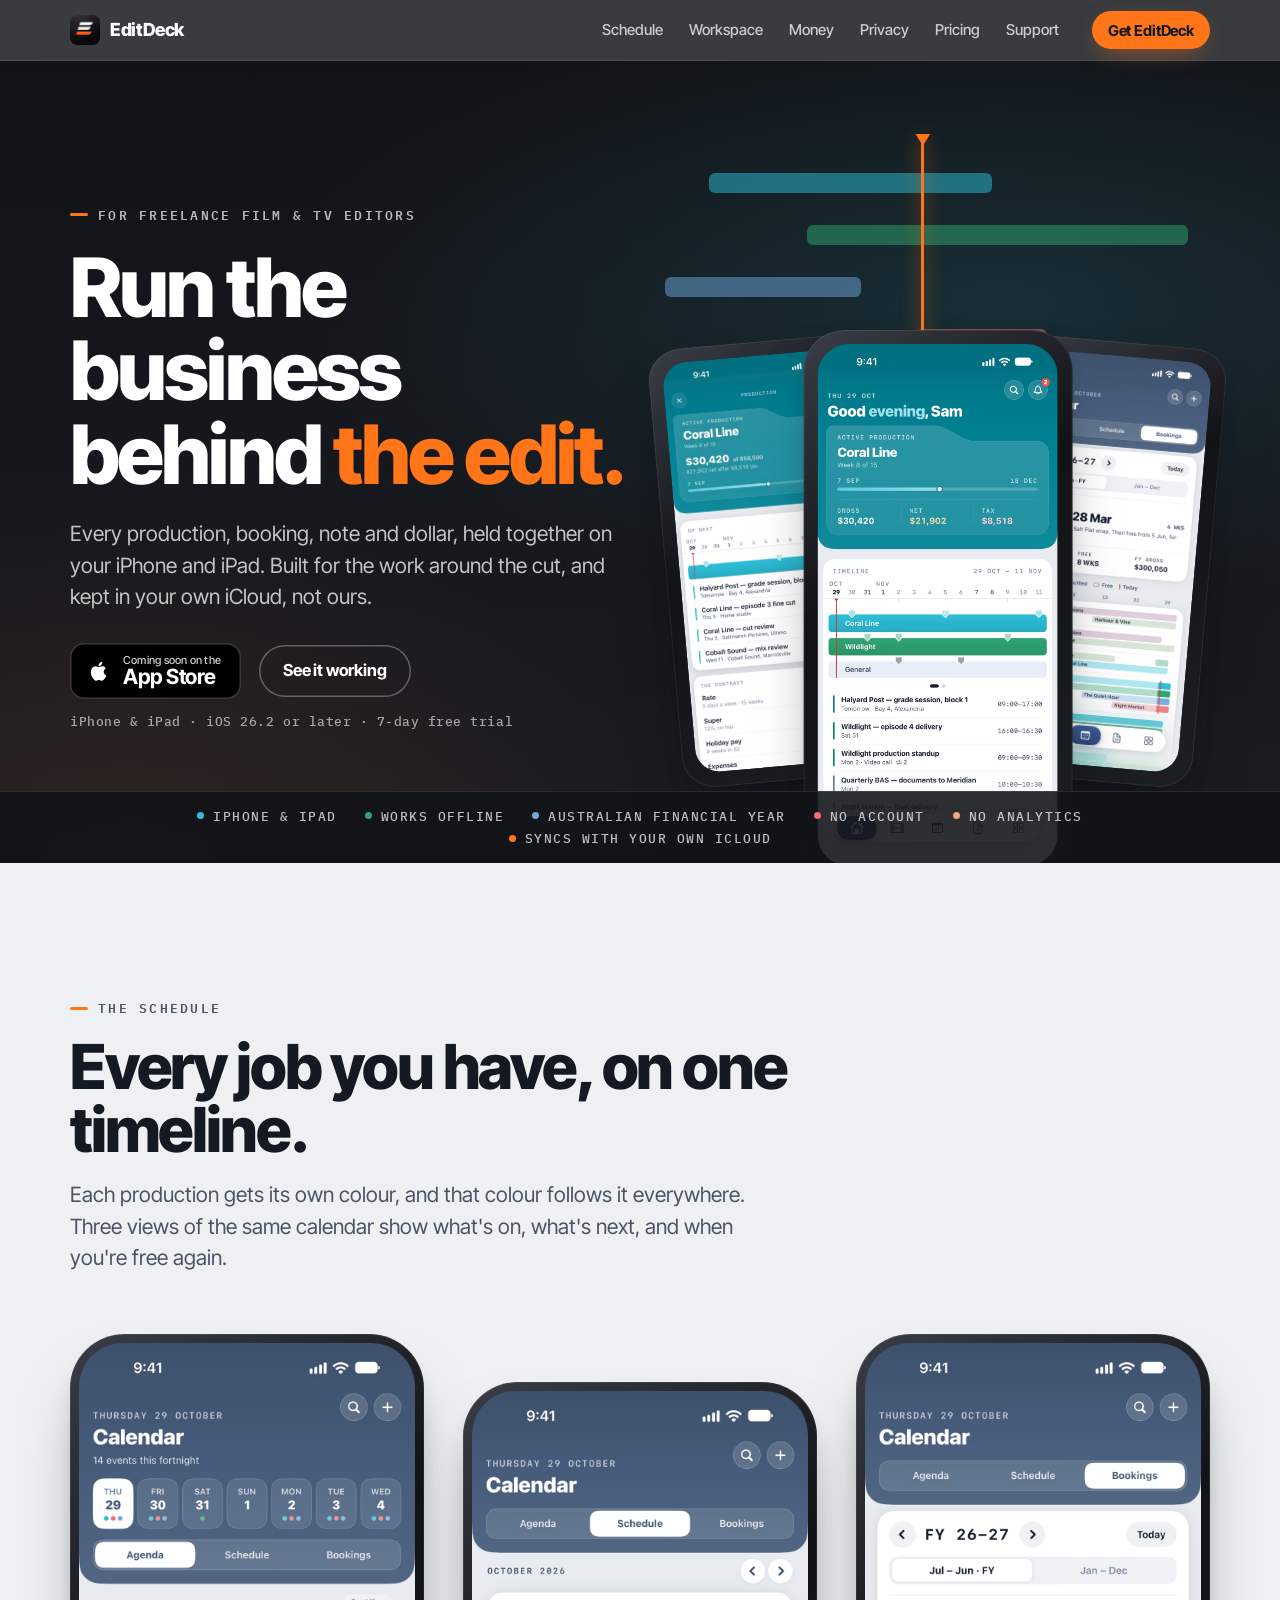
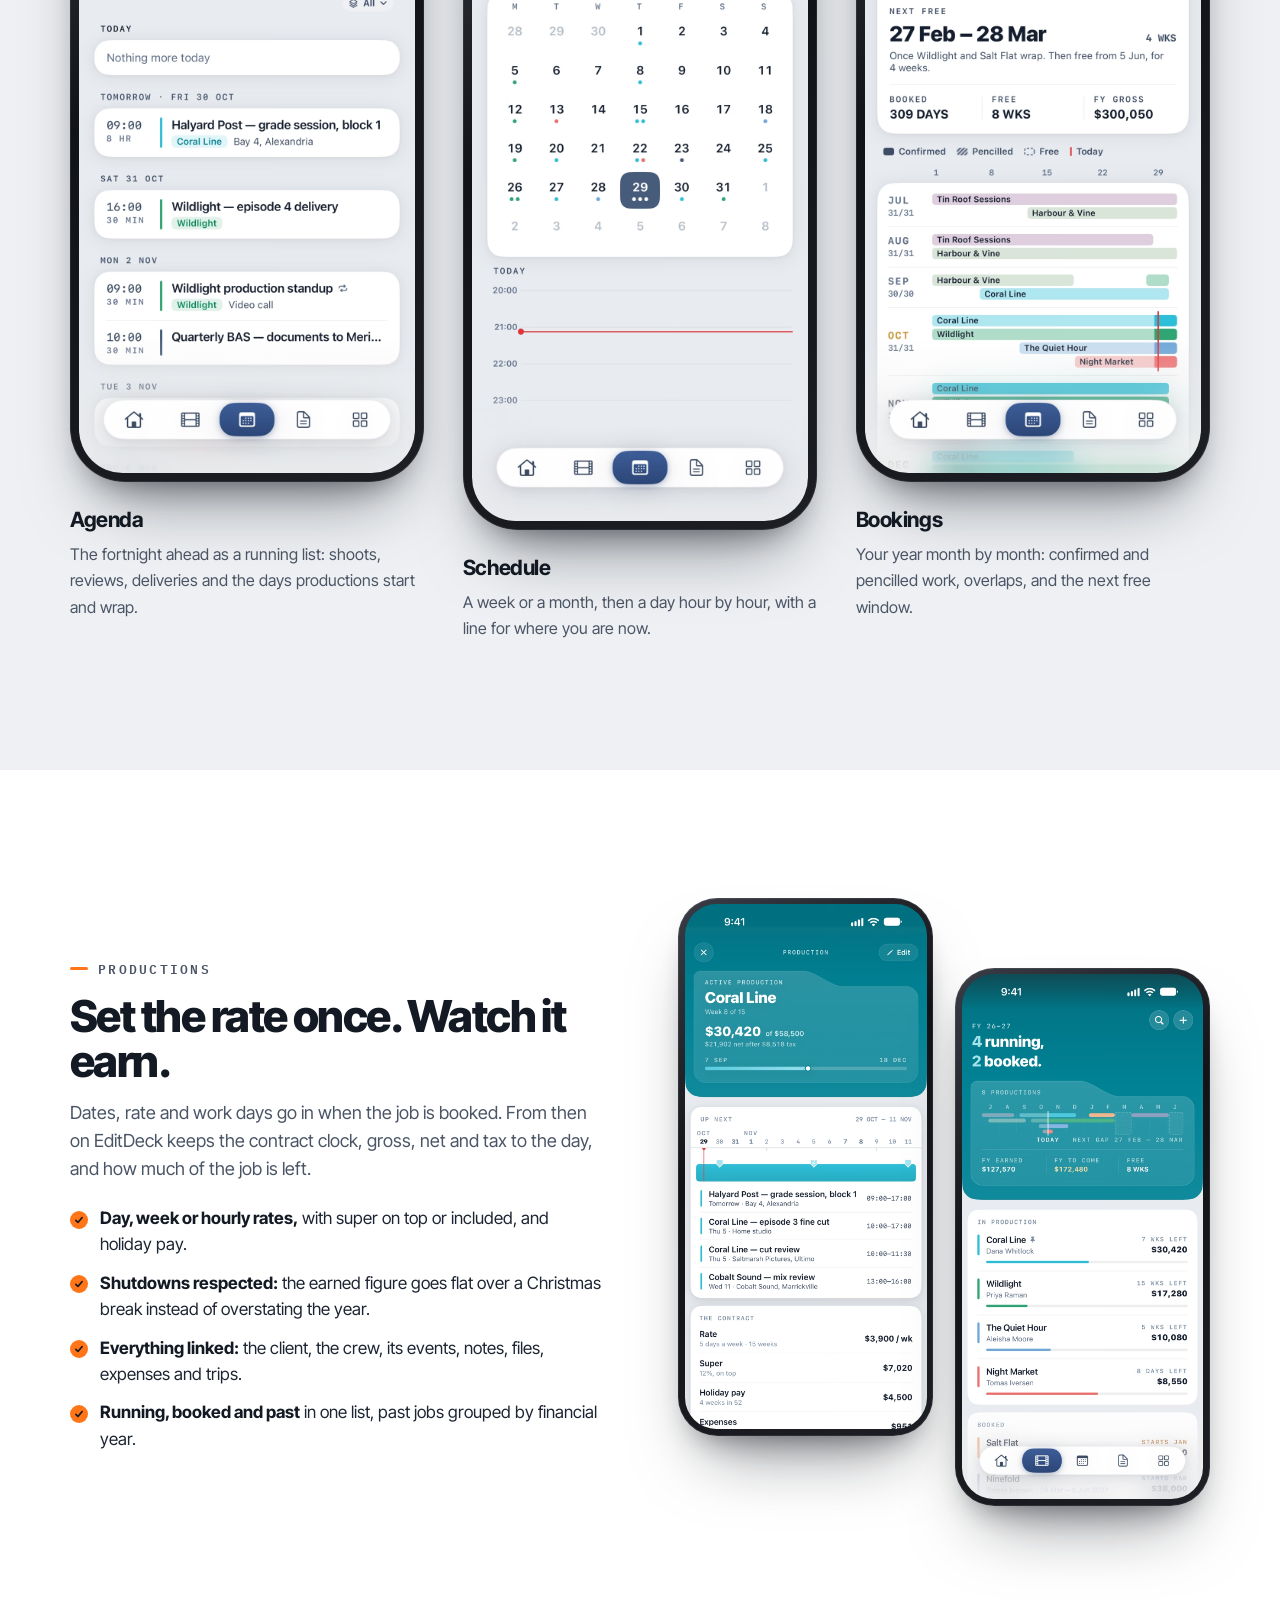
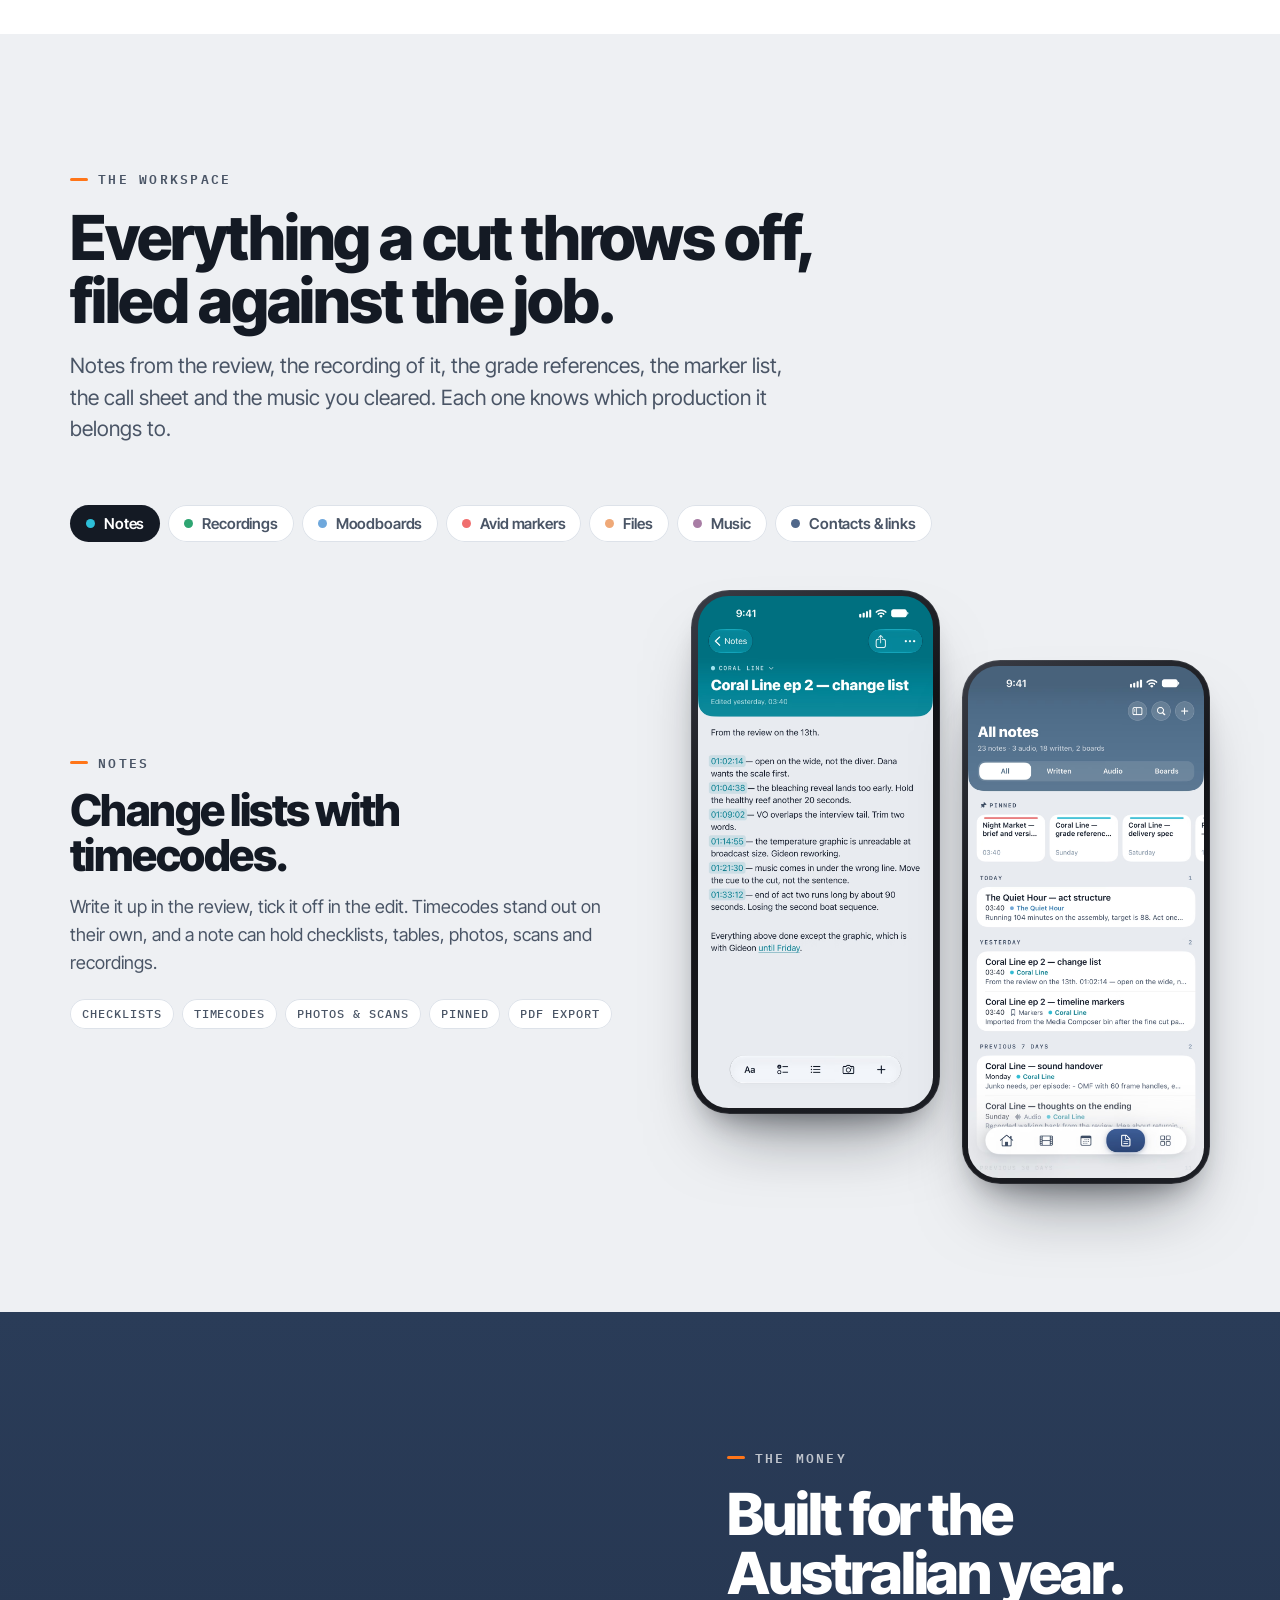
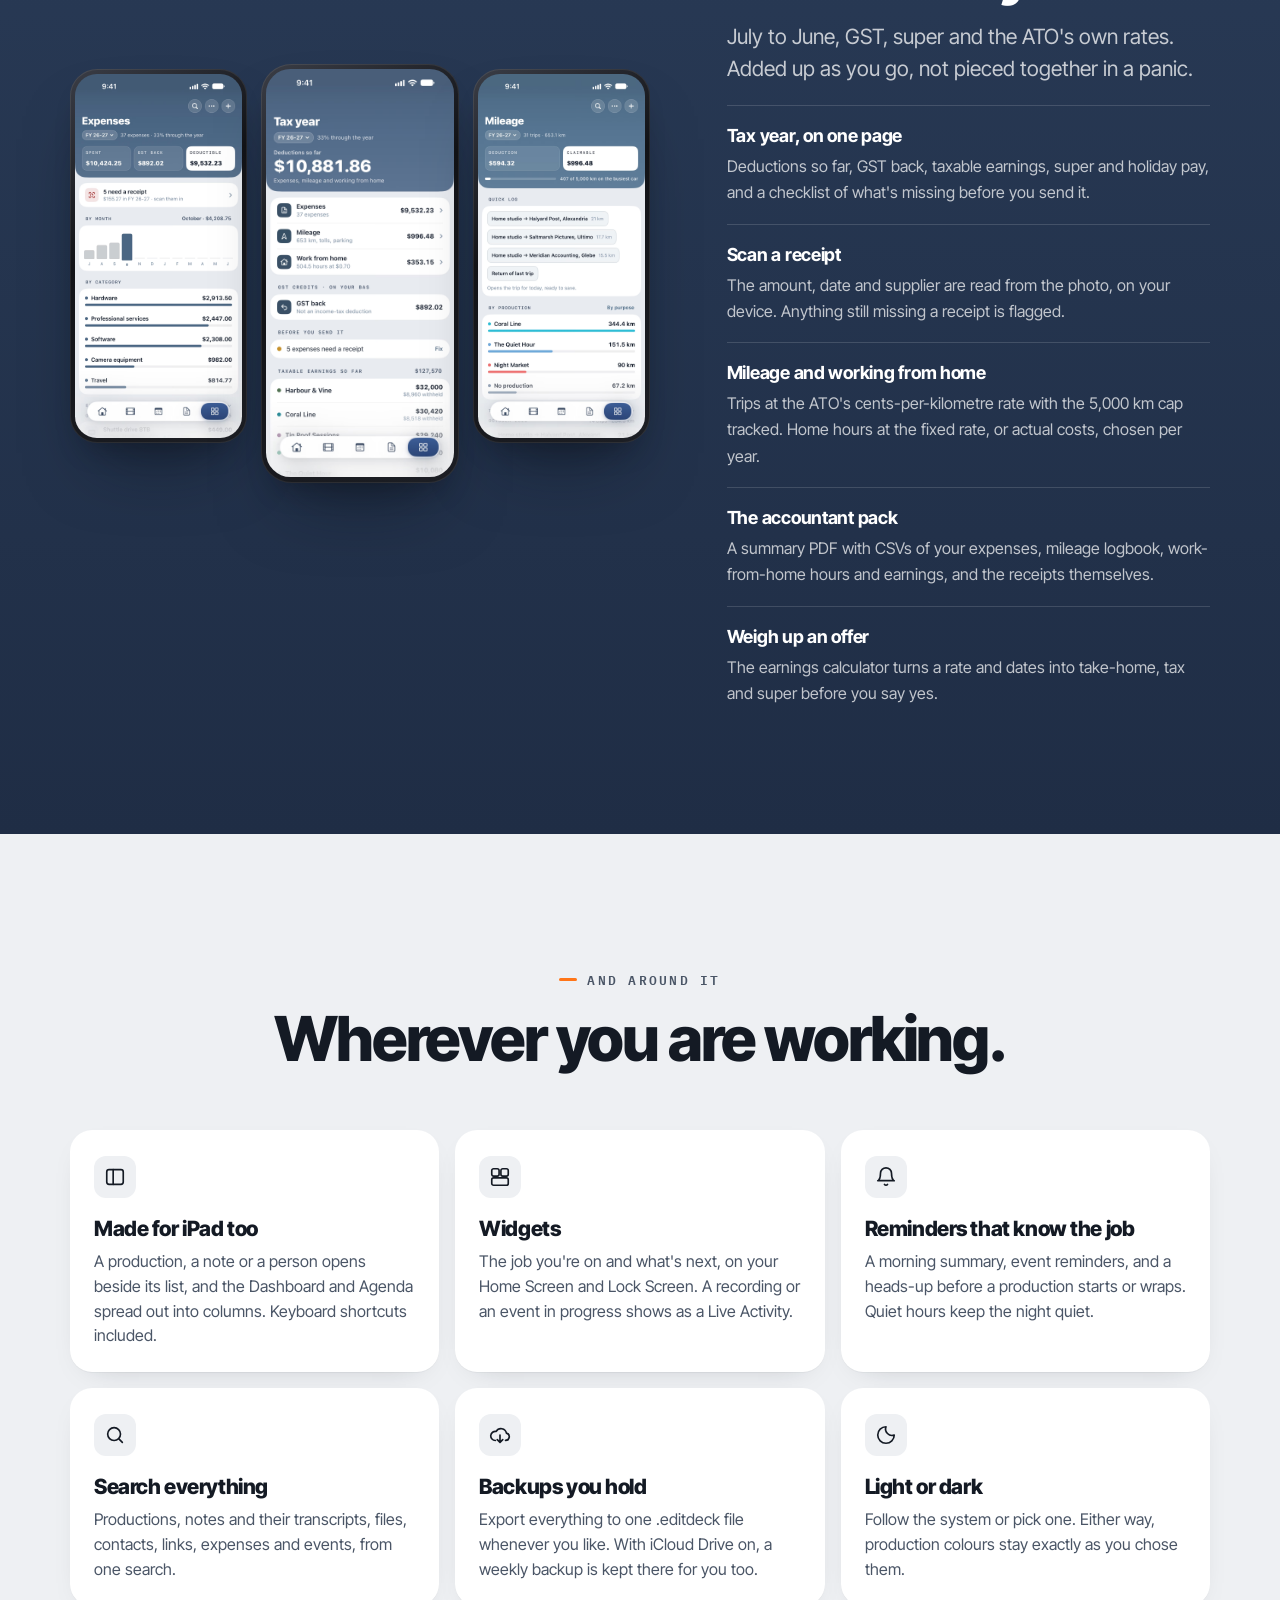
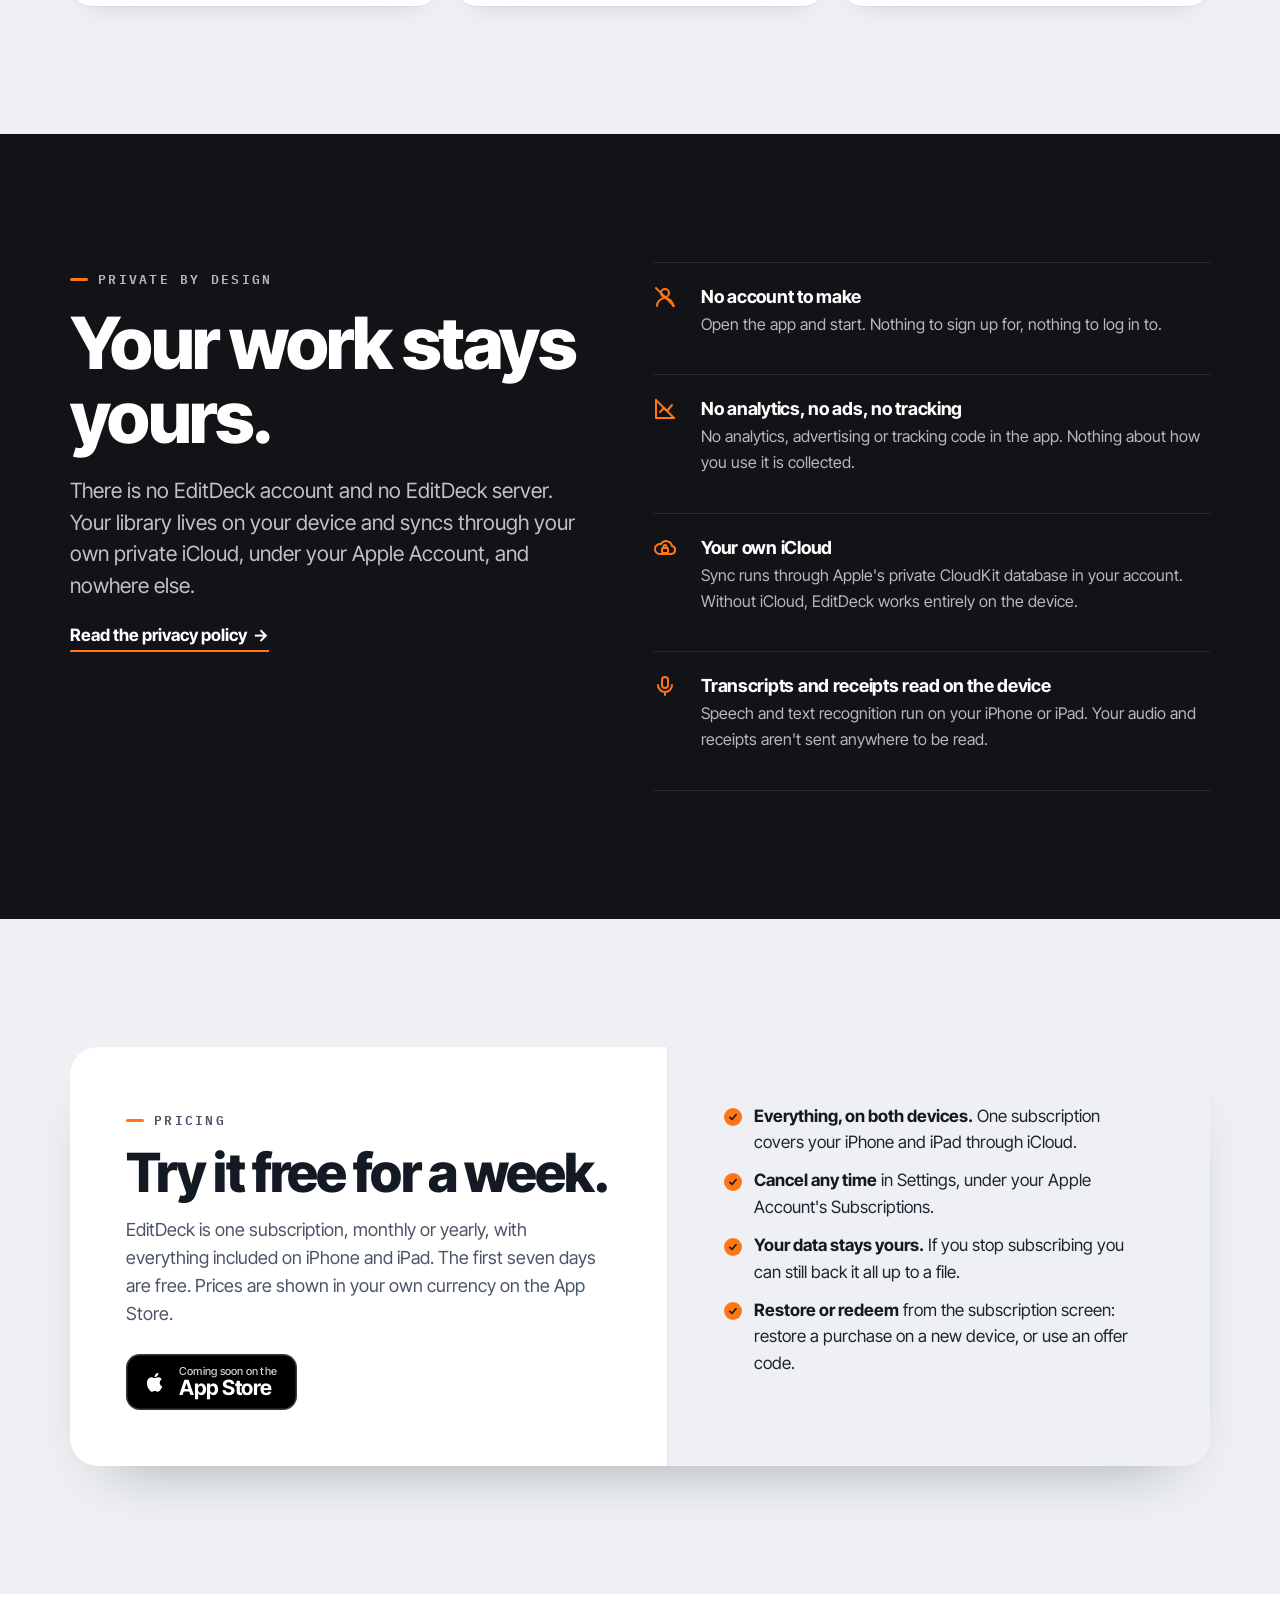
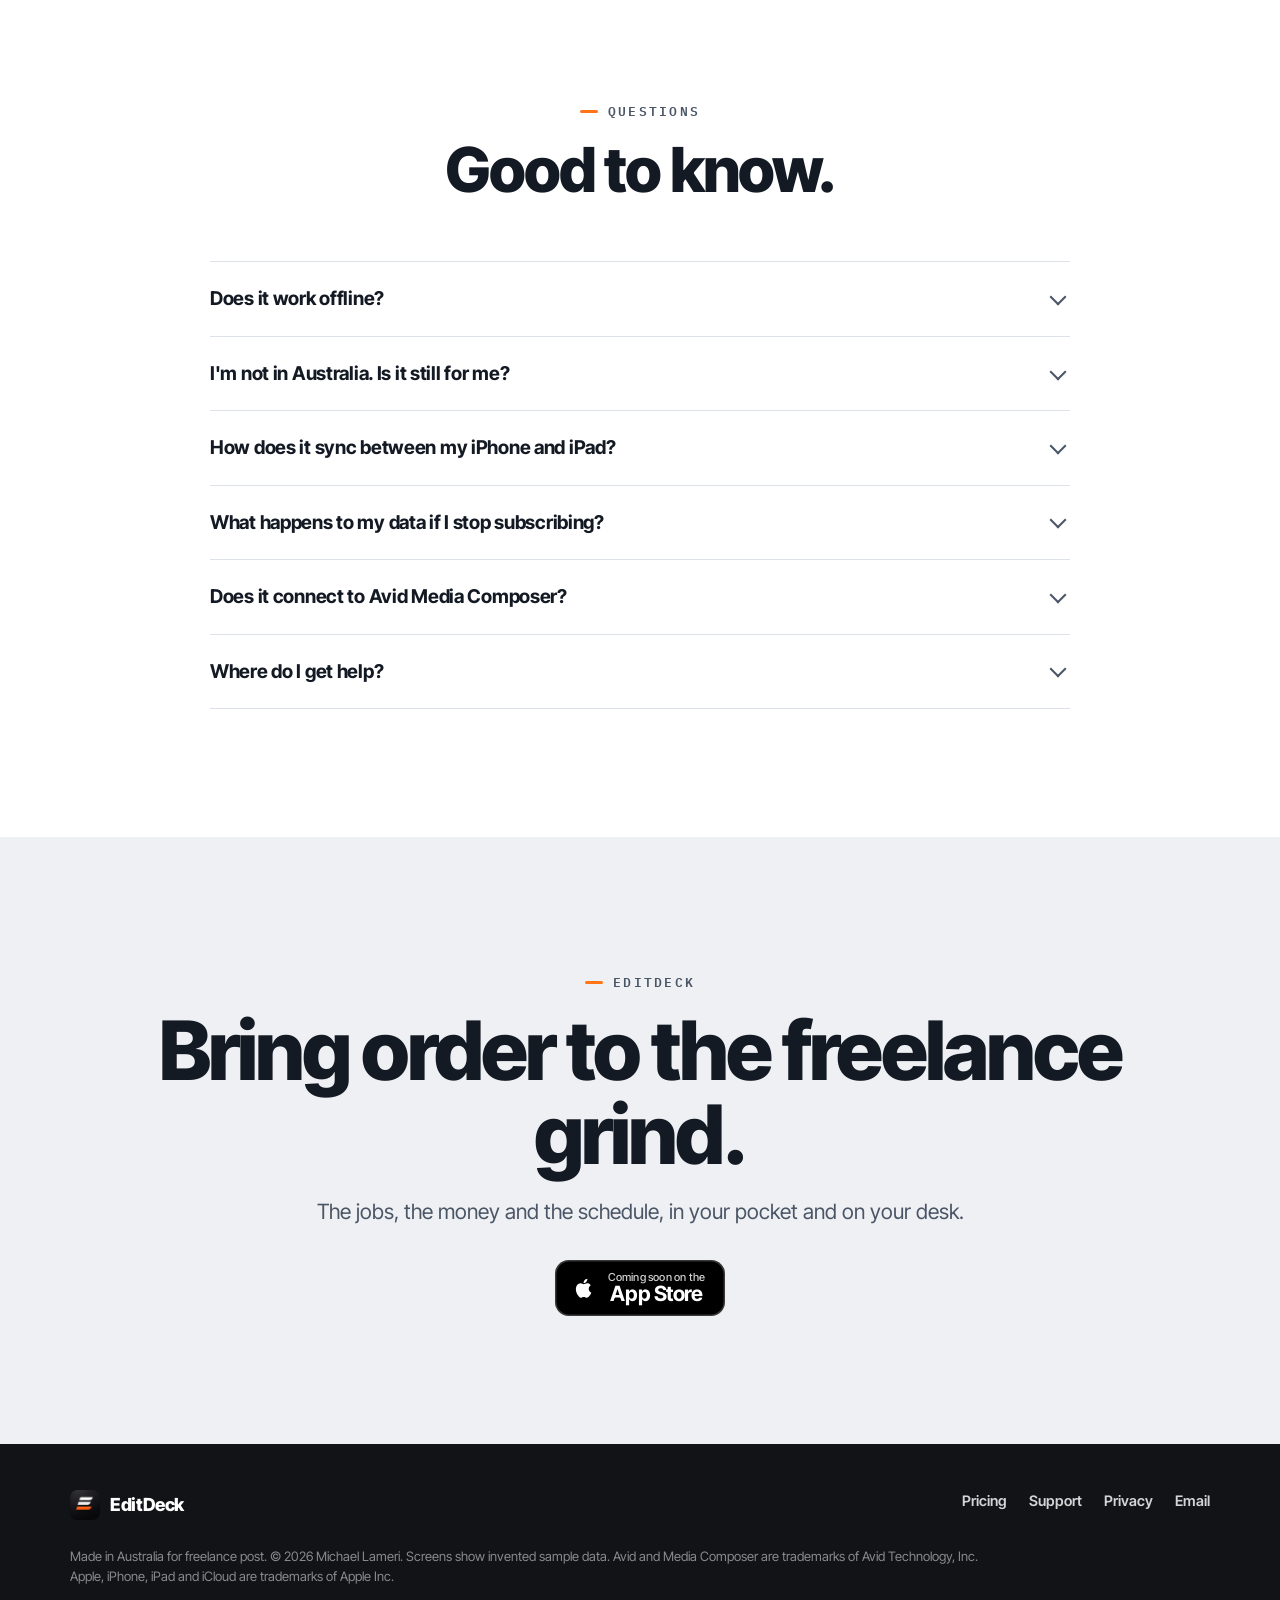
==== commit 50c2befd: "Redesign the site with October screens; update support and privacy - New homepage: graphite and oran" ====
--- a/index.html
+++ b/index.html
@@ -1,1050 +1,466 @@
-<!DOCTYPE html>
+<!doctype html>
 <html lang="en-AU">
 <head>
-<meta charset="UTF-8">
+<meta charset="utf-8">
 <meta name="viewport" content="width=device-width, initial-scale=1">
-<title>EditDeck · the production office for freelance film &amp; TV editors</title>
-<meta name="description" content="A native iPhone workspace for freelance editors: productions, schedules, live earnings, expenses and Australian tax. Your data stays on your device.">
-<meta name="theme-color" content="#1E7C8C">
+<title>EditDeck · the production office for freelance editors</title>
+<meta name="description" content="Productions, bookings, notes, recordings, files and Australian tax for freelance film and TV editors, on iPhone and iPad. No account, no analytics, synced through your own iCloud.">
+<meta name="theme-color" content="#121317">
 <meta name="color-scheme" content="light">
-
+<link rel="canonical" href="https://mgit-26c0d3.github.io/EditDeckiOS/">
 <meta property="og:type" content="website">
-<meta property="og:title" content="EditDeck · the production office for freelance film &amp; TV editors">
-<meta property="og:description" content="Productions, schedules, live earnings, expenses and Australian tax, in one native iPhone workspace.">
-<meta property="og:image" content="images/dashboard.jpg">
+<meta property="og:site_name" content="EditDeck">
+<meta property="og:title" content="EditDeck · the production office for freelance editors">
+<meta property="og:description" content="Every production, booking, note and dollar, held together on your iPhone and iPad.">
+<meta property="og:url" content="https://mgit-26c0d3.github.io/EditDeckiOS/">
+<meta property="og:image" content="https://mgit-26c0d3.github.io/EditDeckiOS/images/og.jpg">
+<meta property="og:image:width" content="1200">
+<meta property="og:image:height" content="630">
 <meta name="twitter:card" content="summary_large_image">
-
-<link rel="icon" href="data:image/svg+xml,%3Csvg xmlns='http://www.w3.org/2000/svg' viewBox='0 0 64 64'%3E%3Crect width='64' height='64' rx='15' fill='%231E7C8C'/%3E%3Crect x='12' y='20' width='30' height='9' rx='4.5' fill='%232DBFD5'/%3E%3Crect x='12' y='35' width='20' height='9' rx='4.5' fill='%23E9C57C'/%3E%3Crect x='47' y='13' width='2.6' height='38' rx='1.3' fill='%23E23B32'/%3E%3C/svg%3E">
-
+<link rel="icon" type="image/png" sizes="64x64" href="images/favicon-64.png">
+<link rel="apple-touch-icon" href="apple-touch-icon.png">
 <link rel="preconnect" href="https://fonts.googleapis.com">
 <link rel="preconnect" href="https://fonts.gstatic.com" crossorigin>
-<link href="https://fonts.googleapis.com/css2?family=Inter+Tight:wght@400..800&family=IBM+Plex+Mono:wght@400;500;600&display=swap" rel="stylesheet">
-
+<link href="https://fonts.googleapis.com/css2?family=Inter+Tight:wght@400..800&family=IBM+Plex+Mono:wght@500;600&display=swap" rel="stylesheet">
+<link rel="stylesheet" href="site.css">
 <link rel="preload" as="image" href="images/dashboard.avif" type="image/avif" fetchpriority="high">
-
-<style>
-/* ══════════════════════════════════════════════════════════════
-   EditDeck · marketing site
-   Palette sampled directly from the v2 app screenshots.
-   ══════════════════════════════════════════════════════════════ */
-
-:root{
-  /* ink */
-  --ink:#0F1A28;
-  --ink2:#19293D;
-  --slate:#42536A;
-  --mute:#6F7E91;
-  --faint:#95A2B2;
-
-  /* surfaces */
-  --page:#F2F3F5;
-  --paper:#FFFFFF;
-  --line:#E4E8ED;
-  --line2:#EDF0F4;
-  --warm:#FAF7F1;
-
-  /* brand */
-  --teal:#2DBFD5;
-  --teal-ink:#1E7C8C;
-  --teal-deep:#175F6D;
-  --teal-lift:#2592A4;
-
-  /* production colours, straight from the app */
-  --gold:#C88A05;
-  --gold-b:#E3A81E;
-  --gold-l:#E9C57C;
-  --green:#30A67C;
-  --blue:#6FA8DC;
-  --coral:#EC7C78;
-  --grey:#D3DCE7;
-  --red:#E23B32;
-
-  /* depth: navy-tinted, never pure black */
-  --sh-xs:0 1px 2px rgba(15,26,40,.05);
-  --sh-sm:0 1px 2px rgba(15,26,40,.04), 0 4px 12px rgba(15,26,40,.05);
-  --sh-md:0 2px 4px rgba(15,26,40,.04), 0 10px 26px rgba(15,26,40,.07), 0 28px 64px rgba(15,26,40,.06);
-  --sh-lg:0 3px 8px rgba(10,30,44,.07), 0 20px 46px rgba(10,30,44,.12), 0 56px 120px rgba(10,30,44,.14);
-  --sh-phone:0 2px 6px rgba(8,28,42,.12), 0 18px 40px rgba(8,28,42,.18), 0 64px 130px rgba(8,28,42,.24);
-
-  /* motion */
-  --ease:cubic-bezier(.16,1,.3,1);
-  --spring:cubic-bezier(.34,1.4,.44,1);
-
-  --sans:"Inter Tight", -apple-system, BlinkMacSystemFont, "SF Pro Text", "Segoe UI", Roboto, sans-serif;
-  --mono:"IBM Plex Mono", ui-monospace, "SF Mono", Menlo, monospace;
-
-  --gut:clamp(20px, 4.4vw, 68px);
-  --maxw:1240px;
-  --nav-h:66px;
-}
-
-*,*::before,*::after{box-sizing:border-box;}
-html{-webkit-text-size-adjust:100%; scroll-behavior:smooth;}
-body{
-  margin:0; background:var(--page); color:var(--ink);
-  font-family:var(--sans); font-size:17px; line-height:1.6;
-  font-weight:420; letter-spacing:-0.005em;
-  -webkit-font-smoothing:antialiased; -moz-osx-font-smoothing:grayscale;
-  overflow-x:hidden;
-}
-img{max-width:100%; height:auto; display:block;}
-a{color:inherit; text-decoration:none;}
-::selection{background:rgba(45,191,213,.28); color:var(--ink);}
-:focus-visible{outline:2px solid var(--teal); outline-offset:3px; border-radius:4px;}
-
-.wrap{max-width:var(--maxw); margin:0 auto; padding-inline:var(--gut);}
-section{scroll-margin-top:88px;}
-
-/* ── type roles ───────────────────────────────────────────── */
-.d1{font-size:clamp(40px,5.2vw,70px); line-height:1.0; font-weight:800; letter-spacing:-.04em;}
-.d2{font-size:clamp(31px,3.9vw,52px); line-height:1.02; font-weight:800; letter-spacing:-.036em;}
-.d3{font-size:clamp(24px,2.5vw,32px); line-height:1.1; font-weight:700; letter-spacing:-.028em;}
-.lede{font-size:clamp(17px,1.35vw,19.5px); line-height:1.55; color:var(--slate); font-weight:420;}
-
-.eyebrow{
-  display:inline-flex; align-items:center; gap:9px;
-  font-family:var(--mono); font-size:11px; font-weight:500;
-  letter-spacing:.19em; text-transform:uppercase; color:var(--mute);
-}
-.eyebrow::before{content:""; width:7px; height:7px; border-radius:2px; background:var(--dot,var(--teal)); flex:none;}
-.mono{font-family:var(--mono); font-variant-numeric:tabular-nums; font-feature-settings:"tnum" 1;}
-
-/* ── reveal system ────────────────────────────────────────── */
-.ln{display:block; overflow:hidden; padding-bottom:.06em; margin-bottom:-.06em;}
-.ln>i{display:block; font-style:inherit; transform:translateY(110%); transition:transform 1.05s var(--ease);}
-.rv.in .ln>i{transform:none;}
-.ln:nth-of-type(2)>i{transition-delay:.07s;}
-.ln:nth-of-type(3)>i{transition-delay:.14s;}
-
-.up{opacity:0; transform:translateY(20px); transition:opacity .9s var(--ease), transform .9s var(--ease);}
-.rv.in .up, .up.in{opacity:1; transform:none;}
-.u1{transition-delay:.09s;} .u2{transition-delay:.17s;} .u3{transition-delay:.25s;} .u4{transition-delay:.33s;}
-
-/* ══ NAV ══════════════════════════════════════════════════ */
-.nav{
-  position:fixed; inset:0 0 auto 0; z-index:90; height:var(--nav-h);
-  display:flex; align-items:center;
-  transition:background .45s var(--ease), box-shadow .45s var(--ease), backdrop-filter .45s;
-}
-.nav .row{display:flex; align-items:center; gap:20px; width:100%;}
-.mark{display:flex; align-items:center; gap:10px; font-weight:700; font-size:19.5px; letter-spacing:-.032em; color:#fff; transition:color .4s var(--ease);}
-.mark svg{flex:none;}
-.nav .links{margin-left:auto; display:flex; align-items:center; gap:clamp(14px,2vw,30px);}
-.nav .links a{
-  position:relative; font-size:14.5px; font-weight:500; letter-spacing:-.012em;
-  color:rgba(255,255,255,.74); transition:color .3s var(--ease);
-}
-.nav .links a::after{
-  content:""; position:absolute; left:0; right:0; bottom:-5px; height:1.5px;
-  background:currentColor; transform:scaleX(0); transform-origin:right;
-  transition:transform .5s var(--ease); border-radius:1px;
-}
-.nav .links a:hover{color:#fff;}
-.nav .links a:hover::after{transform:scaleX(1); transform-origin:left;}
-.nav .cta{
-  background:#fff; color:var(--teal-deep)!important; padding:8px 16px; border-radius:999px;
-  font-weight:600; font-size:14px; box-shadow:0 1px 2px rgba(0,0,0,.12);
-  transition:transform .4s var(--spring), box-shadow .4s var(--ease), background .4s;
-}
-.nav .cta::after{display:none;}
-.nav .cta:hover{transform:translateY(-1.5px); box-shadow:0 6px 18px rgba(0,0,0,.18);}
-
-.nav.solid{background:rgba(255,255,255,.82); backdrop-filter:saturate(180%) blur(18px); -webkit-backdrop-filter:saturate(180%) blur(18px); box-shadow:0 1px 0 var(--line), 0 6px 24px rgba(15,26,40,.05);}
-.nav.solid .mark{color:var(--ink);}
-.nav.solid .links a{color:var(--slate);}
-.nav.solid .links a:hover{color:var(--ink);}
-.nav.solid .cta{background:var(--ink); color:#fff!important;}
-@media(max-width:820px){ .nav .links a:not(.cta){display:none;} }
-
-/* ══ DECK (the teal sheet, the app's own header) ═════════ */
-.deck{
-  position:relative; isolation:isolate; color:#fff;
-  background:
-    radial-gradient(120% 80% at 82% 0%, rgba(45,191,213,.34) 0%, rgba(45,191,213,0) 58%),
-    linear-gradient(163deg, #16606E 0%, #1B7484 34%, #21879A 68%, #2592A4 100%);
-  border-end-start-radius:clamp(28px,3.4vw,52px);
-  border-end-end-radius:clamp(28px,3.4vw,52px);
-}
-.deck.flip{
-  border-radius:clamp(28px,3.4vw,52px);
-  margin-inline:clamp(0px,2vw,26px);
-}
-/* fine grain: kills gradient banding, adds tooth */
-.deck::after{
-  content:""; position:absolute; inset:0; z-index:2; pointer-events:none; opacity:.05; mix-blend-mode:overlay;
-  border-radius:inherit;
-  background-image:url("data:image/svg+xml,%3Csvg xmlns='http://www.w3.org/2000/svg' width='140' height='140'%3E%3Cfilter id='n'%3E%3CfeTurbulence type='fractalNoise' baseFrequency='.82' numOctaves='3'/%3E%3C/filter%3E%3Crect width='140' height='140' filter='url(%23n)'/%3E%3C/svg%3E");
-}
-/* faint schedule bars in the deck background */
-.deck .strata{display:none; position:absolute; inset:0; z-index:0; overflow:hidden; border-radius:inherit; pointer-events:none;}
-.deck .strata i{
-  position:absolute; height:clamp(26px,3vw,40px); border-radius:999px;
-  background:rgba(255,255,255,.055); border:1px solid rgba(255,255,255,.05);
-}
-.deck .wrap{position:relative; z-index:3;}
-@media(min-width:901px){ .deck .strata{display:block;} }
-
-/* ══ HERO ═════════════════════════════════════════════════ */
-.hero{padding-top:calc(var(--nav-h) + clamp(24px,3.6vw,48px)); overflow:hidden;}
-.hero .grid{display:grid; grid-template-columns:minmax(0,1.14fr) minmax(0,.86fr); gap:clamp(24px,3vw,54px); align-items:end; padding-bottom:clamp(40px,4.8vw,74px);}
-.hero h1{margin:18px 0 0; color:#fff;}
-.hero h1 .alt{color:#9BE4F1;}
-.hero .lede{color:rgba(255,255,255,.80); max-width:30em; margin:26px 0 0;}
-.hero .eyebrow{color:rgba(255,255,255,.62);}
-.hero .eyebrow::before{background:var(--teal); box-shadow:0 0 12px rgba(45,191,213,.9);}
-.hero .actions{display:flex; align-items:center; gap:18px; flex-wrap:wrap; margin:34px 0 0;}
-
-.store{
-  display:inline-flex; align-items:center; gap:12px;
-  background:#fff; color:var(--ink); border-radius:14px; padding:11px 20px 12px;
-  box-shadow:0 1px 2px rgba(8,28,42,.14), 0 10px 26px rgba(8,28,42,.20);
-  transition:transform .45s var(--spring), box-shadow .45s var(--ease);
-}
-.store:hover{transform:translateY(-3px); box-shadow:0 2px 4px rgba(8,28,42,.14), 0 18px 40px rgba(8,28,42,.26);}
-.store small{display:block; font-family:var(--mono); font-size:9px; letter-spacing:.15em; text-transform:uppercase; color:var(--mute); line-height:1.5;}
-.store b{display:block; font-size:18.5px; font-weight:700; letter-spacing:-.028em; line-height:1.12;}
-.store.dark{background:var(--ink); color:#fff;}
-.store.dark small{color:rgba(255,255,255,.6);}
-
-.hero .meta{font-family:var(--mono); font-size:11px; letter-spacing:.17em; text-transform:uppercase; color:rgba(255,255,255,.5);}
-
-/* phone stack */
-.stack{position:relative; perspective:1600px; padding-bottom:clamp(0px,3vw,40px);}
-.stack .set{position:relative; transform-style:preserve-3d; will-change:transform;}
-.phone{position:relative; border-radius:calc(var(--w,320px) * .128); background:#0B1B24; padding:calc(var(--w,320px) * .011); box-shadow:var(--sh-phone);}
-.phone::before{ /* rim light */
-  content:""; position:absolute; inset:0; border-radius:inherit; pointer-events:none; z-index:3;
-  box-shadow:inset 0 0 0 1px rgba(255,255,255,.16), inset 0 1.5px 0 rgba(255,255,255,.24);
-}
-.phone img, .phone picture{display:block; width:100%; border-radius:calc(var(--w,320px) * .118); overflow:hidden;}
-.phone img{width:100%; height:auto; background:var(--page);}
-
-.stack .front{--w:clamp(228px,23.5vw,326px); width:var(--w); position:relative; z-index:2; margin-inline:auto; will-change:transform;}
-.stack .back{
-  --w:clamp(158px,17vw,238px); width:var(--w);
-  position:absolute; left:-6%; bottom:14%; z-index:1; opacity:.97;
-  transform:rotate(-5deg); will-change:transform;
-}
-
-
-@media(max-width:900px){
-  .hero .grid{grid-template-columns:1fr; align-items:start; gap:8px;}
-  .hero .actions{margin-bottom:30px;}
-  .stack{max-width:400px; margin-inline:auto;}
-  .stack .back{left:-4%; bottom:9%;}
-}
-@media(max-width:620px){
-  .stack .back{display:none;}
-}
-
-/* ══ SPEC STRIP ═══════════════════════════════════════════ */
-.spec{background:var(--paper); border-bottom:1px solid var(--line); padding:0;}
-.spec .row{display:flex; flex-wrap:wrap; align-items:center; gap:clamp(14px,3.2vw,44px); padding:19px 0;}
-.spec span{display:inline-flex; align-items:center; gap:8px; font-family:var(--mono); font-size:11px; letter-spacing:.15em; text-transform:uppercase; color:var(--mute); white-space:nowrap;}
-.spec span::before{content:""; width:5px; height:5px; border-radius:1.5px; background:var(--c,var(--teal)); flex:none;}
-
-/* ══ SECTION HEADS ════════════════════════════════════════ */
-.pad{padding-block:clamp(66px,9vw,132px);}
-.head{max-width:660px;}
-.head h2{margin:16px 0 0;}
-.head .lede{margin:20px 0 0;}
-.head.wide{max-width:820px;}
-
-/* ══ SCHEDULE BAND ════════════════════════════════════════ */
-.band-wrap{
-  margin-top:clamp(36px,4.6vw,60px);
-  background:var(--paper); border-radius:clamp(20px,2.2vw,30px);
-  box-shadow:var(--sh-md); border:1px solid var(--line2);
-  padding:clamp(20px,2.6vw,34px);
-  position:relative; overflow:hidden;
-}
-.band-top{display:flex; align-items:baseline; justify-content:space-between; gap:16px; margin-bottom:18px;}
-.band-top .t{font-family:var(--mono); font-size:11px; font-weight:600; letter-spacing:.2em; text-transform:uppercase; color:var(--ink2);}
-.band-top .r{font-family:var(--mono); font-size:11px; letter-spacing:.14em; color:var(--faint);}
-
-.ruler{display:grid; grid-template-columns:repeat(14,1fr); border-bottom:1px solid var(--line); padding-bottom:9px;}
-.ruler b{font-family:var(--mono); font-size:12.5px; font-weight:500; color:var(--faint); text-align:left; letter-spacing:-.01em;}
-.ruler b.on{color:var(--ink2); font-weight:600;}
-.ruler b em{display:block; font-style:normal; font-size:9px; letter-spacing:.16em; color:var(--faint); margin-bottom:2px;}
-.ruler b span{opacity:0;}
-.ruler b.mo span{opacity:1;}
-
-.lanes{position:relative; padding-top:22px;}
-.lane{position:relative; height:44px; margin-bottom:9px;}
-.lane .slot{position:absolute; inset:0; background:var(--line2); border-radius:10px;}
-.lane .bar{
-  position:absolute; top:0; bottom:0; left:var(--s); width:var(--w);
-  background:var(--c); border-radius:10px; display:flex; align-items:center; padding-inline:14px;
-  color:#fff; font-weight:600; font-size:15px; letter-spacing:-.015em;
-  transform:scaleX(0); transform-origin:left center;
-  transition:transform 1.05s var(--ease);
-  box-shadow:0 1px 2px rgba(15,26,40,.08), 0 6px 16px rgba(15,26,40,.09);
-}
-.lane .bar>span{opacity:0; transition:opacity .5s ease .5s;}
-.rv.in .lane .bar{transform:scaleX(1);}
-.rv.in .lane .bar>span{opacity:1;}
-.lane:nth-child(2) .bar{transition-delay:.07s;}
-.lane:nth-child(3) .bar{transition-delay:.14s;}
-.lane:nth-child(4) .bar{transition-delay:.21s;}
-.lane:nth-child(5) .bar{transition-delay:.28s;}
-.lane .bar.pale{color:#4E607A;}
-
-.marker{
-  position:absolute; top:-13px; left:var(--x); width:17px; height:19px; margin-left:-8.5px;
-  background:var(--c); opacity:.85;
-  clip-path:polygon(0 0,100% 0,100% 56%,50% 100%,0 56%);
-  border-radius:3.5px 3.5px 0 0;
-  transform:translateY(-8px); opacity:0; transition:transform .6s var(--ease), opacity .6s var(--ease);
-}
-.rv.in .marker{transform:none; opacity:.85; transition-delay:.5s;}
-.marker b{position:absolute; inset:0; display:flex; align-items:flex-start; justify-content:center; padding-top:1px; font-family:var(--mono); font-size:9px; font-weight:600; color:#fff;}
-
-.playhead{position:absolute; top:0; bottom:0; left:0; opacity:0; width:2px; background:var(--red); z-index:5; border-radius:2px; box-shadow:0 0 10px rgba(226,59,50,.45); will-change:transform;}
-.playhead::before{content:""; position:absolute; top:-4px; left:-3px; width:8px; height:8px; border-radius:50%; background:var(--red);}
-
-.band-rows{margin-top:26px; border-top:1px solid var(--line);}
-.band-rows .r{display:flex; align-items:center; gap:14px; padding:15px 2px; border-bottom:1px solid var(--line2);}
-.band-rows .r:last-child{border-bottom:0;}
-.band-rows .r i{width:3px; height:30px; border-radius:2px; background:var(--c); flex:none;}
-.band-rows .r>span:not(.t){min-width:0;}
-.band-rows .r .n{display:block; font-weight:600; letter-spacing:-.018em; font-size:16px;}
-.band-rows .r .s{display:block; font-size:13.5px; color:var(--mute); margin-top:2px;}
-.band-rows .r .t{margin-left:auto; font-family:var(--mono); font-size:13.5px; color:var(--slate); white-space:nowrap; letter-spacing:-.02em;}
-@media(max-width:640px){
-  .ruler b{font-size:10px; letter-spacing:-.03em;}
-  .ruler b em{font-size:8px; letter-spacing:.1em;}
-  .lane{height:38px;} .lane .bar{font-size:13px; padding-inline:10px;}
-  .band-rows .r .s{display:none;}
-  .marker{width:13px; height:15px; margin-left:-6.5px; top:-10px;}
-}
-
-/* ══ TRIO OF SCREENS ══════════════════════════════════════ */
-.trio{display:grid; grid-template-columns:repeat(3,minmax(0,1fr)); gap:clamp(18px,3vw,44px); margin-top:clamp(44px,5.4vw,80px);}
-.trio figure{margin:0;}
-.trio figure:nth-child(2){margin-top:clamp(16px,2.6vw,40px);}
-.trio figure:nth-child(3){margin-top:clamp(32px,5.2vw,80px);}
-.trio .phone{--w:clamp(150px,20vw,290px); width:100%;}
-.trio figcaption{margin-top:18px; padding-top:14px; border-top:1px solid var(--line);}
-.trio figcaption b{display:block; font-size:17px; font-weight:700; letter-spacing:-.024em;}
-.trio figcaption span{display:block; margin-top:4px; font-size:14.5px; line-height:1.5; color:var(--mute);}
-@media(max-width:760px){
-  .trio{grid-template-columns:1fr; gap:38px; max-width:300px; margin-inline:auto;}
-  .trio figure:nth-child(n){margin-top:0;}
-  .trio .phone{--w:300px;}
-}
-
-/* ══ TWO-UP PHONES ════════════════════════════════════════ */
-.duo{display:flex; justify-content:center; align-items:flex-end; gap:clamp(14px,2.4vw,34px); margin-top:clamp(38px,5vw,68px); perspective:1600px;}
-.duo .phone{--w:clamp(180px,21vw,300px); width:var(--w);}
-.duo .phone:first-child{transform:translateY(clamp(10px,2vw,34px)) rotate(-2.2deg);}
-.duo .phone:last-child{transform:rotate(2.2deg);}
-.duo .phone{transition:transform .9s var(--ease);}
-.duo:hover .phone:first-child{transform:translateY(clamp(4px,1.2vw,18px)) rotate(-1.4deg);}
-.duo:hover .phone:last-child{transform:translateY(-6px) rotate(1.4deg);}
-
-/* ══ STICKY WORKSPACE ═════════════════════════════════════ */
-.work{background:var(--paper); border-block:1px solid var(--line);}
-.sticky{--railw:min(clamp(240px,30vw,382px), calc((86vh - var(--nav-h)) * .462));
-  display:grid; grid-template-columns:minmax(0,1fr) var(--railw); gap:clamp(30px,6vw,96px); align-items:start; margin-top:clamp(30px,4vw,56px);}
-.steps{position:relative;}
-.step{
-  padding-block:clamp(40px,7vw,84px); min-height:44vh;
-  display:flex; flex-direction:column; justify-content:center;
-  border-top:1px solid var(--line2);
-}
-.step:first-child{border-top:0; padding-top:clamp(10px,2vw,24px);}
-.step .idx{display:flex; align-items:center; gap:11px; margin-bottom:15px;}
-.step .idx i{width:9px; height:9px; border-radius:2.5px; background:var(--c); flex:none; transition:box-shadow .5s var(--ease), transform .5s var(--spring);}
-.step .idx span{font-family:var(--mono); font-size:11px; letter-spacing:.19em; text-transform:uppercase; color:var(--mute);}
-.step h3{margin:0; font-size:clamp(24px,2.6vw,33px); font-weight:700; letter-spacing:-.03em; line-height:1.12; color:var(--faint); transition:color .6s var(--ease);}
-.step p{margin:14px 0 0; color:var(--mute); max-width:46ch; font-size:16.5px; transition:color .6s var(--ease);}
-.step ul{margin:16px 0 0; padding:0; list-style:none; display:flex; flex-wrap:wrap; gap:7px;}
-.step li{font-family:var(--mono); font-size:10.5px; letter-spacing:.13em; text-transform:uppercase; color:var(--mute); border:1px solid var(--line); border-radius:999px; padding:6px 12px; background:var(--page);}
-.step.on h3{color:var(--ink);}
-.step.on p{color:var(--slate);}
-.step.on .idx i{transform:scale(1.15); box-shadow:0 0 0 5px color-mix(in srgb, var(--c) 18%, transparent);}
-
-.rail{position:sticky; top:calc(var(--nav-h) + 3vh); align-self:start;}
-.rail .frame{position:relative; width:100%; aspect-ratio:880/1930;}
-.rail .shot{position:absolute; top:0; left:0; right:0; opacity:0; transform:scale(.965) translateY(10px); transition:opacity .8s var(--ease), transform .8s var(--ease);}
-.rail .shot.on{opacity:1; transform:none;}
-.rail .phone{--w:var(--railw); width:100%;}
-.rail .prog{position:absolute; top:8%; bottom:8%; left:-26px; width:2px; background:var(--line); border-radius:2px; overflow:hidden;}
-.rail .prog i{position:absolute; inset:0 0 auto 0; background:var(--teal); border-radius:2px; height:0%; transition:height .6s var(--ease), background .6s var(--ease);}
-@media(max-width:900px){
-  .sticky{grid-template-columns:1fr; gap:0;}
-  .rail{order:-1; position:sticky; top:calc(var(--nav-h) + 8px); margin:0 auto clamp(18px,4vw,32px); width:min(238px,58vw);}
-  .rail .prog{display:none;}
-  .rail .phone{--w:238px;}
-  .step{min-height:0; padding-block:clamp(28px,6vw,44px);}
-}
-
-/* ══ MONEY ════════════════════════════════════════════════ */
-.money{background:linear-gradient(180deg,var(--warm) 0%, #FDFCF9 62%, var(--page) 100%);}
-.money .top{display:grid; grid-template-columns:minmax(0,.96fr) minmax(0,1.04fr); gap:clamp(28px,5vw,72px); align-items:end;}
-.money .eyebrow{--dot:var(--gold-b);}
-
-/* the app's folder-tab card */
-.tabcard{position:relative; margin-top:clamp(30px,4vw,44px);}
-.tabrow{display:flex; align-items:flex-end;}
-.tabcard{min-width:0;}
-.tabcard .tab{
-  position:relative; z-index:2; display:inline-flex; align-items:center; gap:9px;
-  background:linear-gradient(180deg,#EFCE93,#E3B463); color:#5A3F09;
-  font-family:var(--mono); font-size:11.5px; font-weight:600; letter-spacing:.15em; text-transform:uppercase;
-  padding:9px 20px 10px; border-radius:14px 14px 0 0;
-}
-.tabcard .fillet{width:16px; height:16px; flex:none;
-  background:radial-gradient(circle at 100% 0, transparent 0 16px, var(--paper) 16.5px);}
-.tabcard .body{position:relative; background:var(--paper); border-radius:0 20px 20px 20px; box-shadow:var(--sh-md); border:1px solid var(--line2); border-top:0; padding:clamp(22px,3vw,34px);}
-.figs{display:grid; grid-template-columns:repeat(3,minmax(0,1fr)); gap:clamp(8px,1.4vw,20px);}
-.fig{min-width:0;}
-.fig small{display:block; font-family:var(--mono); font-size:10px; letter-spacing:.19em; text-transform:uppercase; color:var(--mute); margin-bottom:7px;}
-.fig b{display:block; font-family:var(--mono); font-variant-numeric:tabular-nums;
-  font-size:clamp(14px,4.4vw,26px); font-weight:600; letter-spacing:-.042em; line-height:1; white-space:nowrap;}
-@media(min-width:900px){ .fig b{font-size:clamp(15px,2.05vw,26px);} }
-.fig:nth-child(2){border-inline:1px solid var(--line); padding-inline:clamp(8px,1.4vw,20px);}
-.fig.g b{color:var(--ink);} .fig.n b{color:var(--teal-ink);} .fig.t b{color:var(--gold);}
-.tabcard .foot{margin-top:20px; padding-top:16px; border-top:1px solid var(--line2); font-family:var(--mono); font-size:11.5px; letter-spacing:.09em; color:var(--faint);}
-
-.ledger{margin:clamp(30px,4vw,44px) 0 0; padding:0; list-style:none;}
-@media(min-width:900px){
-  .ledger{display:grid; grid-template-columns:1fr 1fr; column-gap:clamp(28px,4.4vw,72px);}
-  .ledger li:first-child{border-top:0;}
-  .ledger li:nth-child(-n+2){border-top:1px solid var(--line);}
-}
-.ledger li{position:relative; padding:17px 0 17px 30px; border-bottom:1px solid var(--line); color:var(--slate); font-size:16px;}
-.ledger li:first-child{border-top:1px solid var(--line);}
-.ledger li::before{content:""; position:absolute; left:2px; top:26px; width:8px; height:8px; border-radius:2.5px; background:var(--gold-b);}
-.ledger b{color:var(--ink); font-weight:650;}
-@media(max-width:900px){ .money .top{grid-template-columns:1fr;} }
-
-/* ══ PRIVACY ══════════════════════════════════════════════ */
-.priv{padding-block:clamp(60px,8vw,110px); margin-top:clamp(60px,8vw,110px);}
-.priv .in{display:grid; grid-template-columns:auto minmax(0,1fr); gap:clamp(22px,4vw,54px); align-items:start;}
-.priv .split{display:grid; grid-template-columns:minmax(0,.92fr) minmax(0,1.08fr); gap:clamp(26px,4vw,60px); align-items:start; margin-top:18px;}
-.priv .split .lede{margin-top:0;}
-.priv h2{color:#fff; margin:16px 0 0;}
-.priv .lede{color:rgba(255,255,255,.78); margin:20px 0 0; max-width:52ch;}
-.priv .eyebrow{color:rgba(255,255,255,.6);} .priv .eyebrow::before{background:var(--gold-l);}
-.vault{width:66px; height:66px; border-radius:19px; display:grid; place-items:center; flex:none;
-  background:linear-gradient(180deg,rgba(255,255,255,.16),rgba(255,255,255,.05));
-  box-shadow:inset 0 0 0 1px rgba(255,255,255,.18), 0 10px 26px rgba(0,0,0,.14);}
-.chips{display:flex; flex-wrap:wrap; gap:9px; margin-top:26px;}
-.chips span{font-family:var(--mono); font-size:10.5px; letter-spacing:.13em; text-transform:uppercase; color:rgba(255,255,255,.86); border:1px solid rgba(255,255,255,.2); background:rgba(255,255,255,.06); border-radius:999px; padding:7px 14px;}
-.priv .lk{display:inline-flex; align-items:center; gap:8px; margin-top:26px; font-family:var(--mono); font-size:11.5px; letter-spacing:.15em; text-transform:uppercase; color:#9BE4F1;}
-.priv .lk svg{transition:transform .5s var(--spring);}
-.priv .lk:hover svg{transform:translateX(4px);}
-@media(max-width:900px){ .priv .split{grid-template-columns:1fr; gap:20px;} }
-@media(max-width:700px){ .priv .in{grid-template-columns:1fr;} }
-
-/* ══ CTA + FOOTER ═════════════════════════════════════════ */
-.out{text-align:center; padding-block:clamp(72px,10vw,132px);}
-.out h2{margin:16px auto 0; max-width:14ch;}
-.out .lede{margin:22px auto 32px; max-width:44ch;}
-.out .actions{display:flex; flex-direction:column; justify-content:center; align-items:center; gap:15px;}
-
-footer{border-top:1px solid var(--line); background:var(--paper);}
-footer .row{display:flex; flex-wrap:wrap; gap:18px 30px; align-items:center; padding:30px 0 40px;}
-footer .lks{display:flex; gap:24px; margin-left:auto;}
-footer a, footer .fine{font-family:var(--mono); font-size:11px; letter-spacing:.13em; text-transform:uppercase; color:var(--faint); transition:color .3s;}
-footer a:hover{color:var(--ink);}
-footer .fine{flex-basis:100%; color:var(--faint); text-transform:none; letter-spacing:.02em; font-size:11.5px;}
-footer .mark{color:var(--ink); font-family:var(--sans); font-size:19px; font-weight:700;
-  letter-spacing:-.032em; text-transform:none;}
-
-/* ══ IMAGE FADE-IN ════════════════════════════════════════ */
-.phone img{opacity:0; transition:opacity .7s var(--ease);}
-.phone img.ready, .no-js .phone img{opacity:1;}
-
-/* ══ REDUCED MOTION ═══════════════════════════════════════ */
-@media(prefers-reduced-motion:reduce){
-  html{scroll-behavior:auto;}
-  *,*::before,*::after{animation-duration:.001ms!important; transition-duration:.001ms!important;}
-  .ln>i{transform:none!important;}
-  .up{opacity:1!important; transform:none!important;}
-  .lane .bar{transform:scaleX(1)!important;}
-  .lane .bar>span, .marker{opacity:1!important; transform:none!important;}
-  .rail .shot{transform:none!important;}
-  .stack .set, .stack .front, .stack .back{transform:none!important;}
-  .stack .back{transform:rotate(-5deg)!important;}
-  .phone img{opacity:1!important;}
-}
-</style>
+<script>document.documentElement.classList.add('js')</script>
 </head>
-<body class="no-js">
-<noscript><style>
-  .up{opacity:1!important; transform:none!important;}
-  .ln>i{transform:none!important;}
-  .lane .bar{transform:scaleX(1)!important;} .lane .bar>span,.marker{opacity:1!important;transform:none!important;}
-  .rail .shot{opacity:1!important; transform:none!important; position:relative!important;}
-  .rail .shot+.shot{display:none;}
-  .step h3{color:var(--ink)!important;} .step p{color:var(--slate)!important;}
-  .nav{background:rgba(255,255,255,.9); backdrop-filter:blur(18px);}
-</style></noscript>
-
-<!-- ══════════ NAV ══════════ -->
-<nav class="nav" id="nav">
-  <div class="wrap row">
-    <a class="mark" href="#top" aria-label="EditDeck home">
-      <svg width="26" height="26" viewBox="0 0 64 64" aria-hidden="true">
-        <rect width="64" height="64" rx="15" fill="currentColor" opacity=".14"/>
-        <rect x="12" y="20" width="30" height="9" rx="4.5" fill="#2DBFD5"/>
-        <rect x="12" y="35" width="20" height="9" rx="4.5" fill="#E3A81E"/>
-        <rect x="47" y="13" width="2.6" height="38" rx="1.3" fill="#E23B32"/>
-      </svg>
-      EditDeck
-    </a>
-    <div class="links">
+<body>
+<a class="skip" href="#main">Skip to content</a>
+
+<header class="nav">
+  <div class="wrap">
+    <a class="brand" href="#top" aria-label="EditDeck home"><img src="images/icon-128.png" width="30" height="30" alt="">EditDeck</a>
+    <nav class="nav-links" aria-label="Sections">
       <a href="#schedule">Schedule</a>
       <a href="#workspace">Workspace</a>
       <a href="#money">Money</a>
       <a href="#privacy">Privacy</a>
+      <a href="#pricing">Pricing</a>
       <a href="support.html">Support</a>
-      <a class="cta" href="REPLACE_WITH_APP_STORE_URL">Download</a>
-    </div>
-  </div>
-</nav>
-
-<!-- ══════════ HERO ══════════ -->
-<header class="deck hero rv" id="top">
-  <div class="strata" aria-hidden="true">
-    <i style="left:-6%; width:47%; top:9%;"></i>
-    <i style="left:-6%; width:29%; top:calc(9% + 58px);"></i>
-    <i style="left:-6%; width:24%; top:74%;"></i>
-    <i style="left:-6%; width:38%; top:calc(74% + 58px);"></i>
-  </div>
-  <div class="wrap">
-    <div class="grid">
-      <div>
-        <p class="eyebrow up">For freelance film &amp; TV editors</p>
-        <h1 class="d1">
-          <span class="ln"><i>Run the business</i></span>
-          <span class="ln"><i class="alt">behind the edit.</i></span>
-        </h1>
-        <p class="lede up u1">A native iPhone workspace for the work around the work: every production,
-        every booking, every dollar and every receipt, held together and kept on your device.</p>
-        <div class="actions up u2">
-          <a class="store" href="REPLACE_WITH_APP_STORE_URL" aria-label="Download EditDeck on the App Store">
-            <svg width="23" height="23" viewBox="0 0 24 24" fill="currentColor" aria-hidden="true"><path d="M17.05 12.6c-.02-2.06 1.68-3.05 1.76-3.1-.96-1.4-2.46-1.6-2.99-1.62-1.27-.13-2.48.75-3.13.75-.64 0-1.64-.73-2.7-.71-1.39.02-2.67.81-3.39 2.05-1.44 2.5-.37 6.2 1.03 8.23.69.99 1.51 2.1 2.58 2.06 1.04-.04 1.43-.67 2.69-.67 1.25 0 1.61.67 2.7.65 1.12-.02 1.82-1.01 2.5-2.01.79-1.15 1.11-2.27 1.13-2.33-.02-.01-2.17-.83-2.19-3.29zM15 6.36c.57-.69.95-1.65.85-2.61-.82.03-1.81.55-2.4 1.24-.53.6-.99 1.58-.87 2.51.91.07 1.85-.46 2.42-1.14z"/></svg>
-            <span><small>Download on the</small><b>App&nbsp;Store</b></span>
+    </nav>
+    <!-- APP-STORE-LINK -->
+    <a class="btn" href="#pricing">Get EditDeck</a>
+  </div>
+</header>
+
+<main id="main">
+
+<!-- ── Hero ─────────────────────────────────────────── -->
+<section class="hero on-dark" id="top">
+  <div class="wrap">
+    <div>
+      <span class="eyebrow">For freelance film &amp; TV editors</span>
+      <h1>Run the business behind <em>the edit.</em></h1>
+      <p class="lede">Every production, booking, note and dollar, held together on your iPhone and iPad. Built for the work around the cut, and kept in your own iCloud, not ours.</p>
+      <div class="cta-row">
+        <!-- APP-STORE-LINK: at launch, set href to the App Store URL and change "Coming soon" to "Download on the" -->
+        <a class="store" href="#pricing" aria-label="EditDeck is coming soon to the App Store">
+          <svg viewBox="0 0 24 24" aria-hidden="true"><path fill="currentColor" d="M16.37 12.73c-.02-2.2 1.8-3.26 1.88-3.31-1.03-1.5-2.62-1.7-3.18-1.73-1.35-.14-2.64.8-3.33.8-.69 0-1.75-.78-2.88-.76-1.48.02-2.85.86-3.61 2.19-1.54 2.67-.39 6.62 1.11 8.79.73 1.06 1.6 2.25 2.74 2.21 1.1-.04 1.52-.71 2.85-.71 1.33 0 1.71.71 2.87.69 1.19-.02 1.94-1.08 2.66-2.15.84-1.23 1.19-2.42 1.21-2.48-.03-.01-2.31-.89-2.32-3.54zM14.2 6.27c.6-.73 1.01-1.75.9-2.77-.87.04-1.92.58-2.55 1.31-.56.65-1.05 1.69-.92 2.68.97.08 1.96-.49 2.57-1.22z"/></svg>
+          <span><small>Coming soon on the</small><b>App Store</b></span>
+        </a>
+        <a class="btn ghost" href="#schedule">See it working</a>
+      </div>
+      <p class="fine">iPhone &amp; iPad · iOS 26.2 or later · 7-day free trial</p>
+    </div>
+
+    <div class="hero-art" aria-hidden="true">
+      <div class="lanes"><i></i><i></i><i></i><i></i><i></i><b></b></div>
+      <div class="phone p2">
+        <picture><source srcset="images/production.avif" type="image/avif"><img src="images/production.jpg" width="880" height="1912" alt="" decoding="async"></picture>
+      </div>
+      <div class="phone p3">
+        <picture><source srcset="images/bookings.avif" type="image/avif"><img src="images/bookings.jpg" width="880" height="1912" alt="" decoding="async"></picture>
+      </div>
+      <div class="phone p1">
+        <picture><source srcset="images/dashboard.avif" type="image/avif"><img src="images/dashboard.jpg" width="880" height="1912" alt="" fetchpriority="high" decoding="async"></picture>
+      </div>
+    </div>
+  </div>
+
+  <div class="facts">
+    <ul>
+      <li style="--c:var(--p-coral)">iPhone &amp; iPad</li>
+      <li style="--c:var(--p-wild)">Works offline</li>
+      <li style="--c:var(--p-quiet)">Australian financial year</li>
+      <li style="--c:var(--p-night)">No account</li>
+      <li style="--c:var(--p-salt)">No analytics</li>
+      <li>Syncs with your own iCloud</li>
+    </ul>
+  </div>
+</section>
+
+<!-- ── Schedule ─────────────────────────────────────── -->
+<section class="sec" id="schedule">
+  <div class="wrap">
+    <div class="sec-head rv">
+      <span class="eyebrow">The schedule</span>
+      <h2>Every job you have, on one timeline.</h2>
+      <p class="lede">Each production gets its own colour, and that colour follows it everywhere. Three views of the same calendar show what's on, what's next, and when you're free again.</p>
+    </div>
+    <div class="trio">
+      <figure class="rv">
+        <div class="phone"><picture><source srcset="images/agenda.avif" type="image/avif"><img src="images/agenda.jpg" width="880" height="1912" alt="The Agenda view: the next fortnight of reviews, deliveries and standups, each tagged with its production." loading="lazy" decoding="async"></picture></div>
+        <figcaption><b>Agenda</b><span>The fortnight ahead as a running list: shoots, reviews, deliveries and the days productions start and wrap.</span></figcaption>
+      </figure>
+      <figure class="rv d1">
+        <div class="phone"><picture><source srcset="images/schedule.avif" type="image/avif"><img src="images/schedule.jpg" width="880" height="1912" alt="The Schedule view: a month grid with a dot for each production's events, above today's timeline." loading="lazy" decoding="async"></picture></div>
+        <figcaption><b>Schedule</b><span>A week or a month, then a day hour by hour, with a line for where you are now.</span></figcaption>
+      </figure>
+      <figure class="rv d2">
+        <div class="phone"><picture><source srcset="images/bookings.avif" type="image/avif"><img src="images/bookings.jpg" width="880" height="1912" alt="The Bookings view: the financial year month by month, with the next free window called out at the top." loading="lazy" decoding="async"></picture></div>
+        <figcaption><b>Bookings</b><span>Your year month by month: confirmed and pencilled work, overlaps, and the next free window.</span></figcaption>
+      </figure>
+    </div>
+  </div>
+</section>
+
+<!-- ── Productions ──────────────────────────────────── -->
+<section class="sec white" id="productions">
+  <div class="wrap">
+    <div class="split">
+      <div class="copy rv">
+        <span class="eyebrow">Productions</span>
+        <h3>Set the rate once. Watch it earn.</h3>
+        <p>Dates, rate and work days go in when the job is booked. From then on EditDeck keeps the contract clock, gross, net and tax to the day, and how much of the job is left.</p>
+        <ul class="ticks">
+          <li><b>Day, week or hourly rates,</b> with super on top or included, and holiday pay.</li>
+          <li><b>Shutdowns respected:</b> the earned figure goes flat over a Christmas break instead of overstating the year.</li>
+          <li><b>Everything linked:</b> the client, the crew, its events, notes, files, expenses and trips.</li>
+          <li><b>Running, booked and past</b> in one list, past jobs grouped by financial year.</li>
+        </ul>
+      </div>
+      <div class="pair rv d1">
+        <div class="phone"><picture><source srcset="images/production.avif" type="image/avif"><img src="images/production.jpg" width="880" height="1912" alt="A production page: Coral Line, week 8 of 15, $30,420 earned of $58,500, with what's up next and the contract: rate, super and holiday pay." loading="lazy" decoding="async"></picture></div>
+        <div class="phone"><picture><source srcset="images/productions.avif" type="image/avif"><img src="images/productions.jpg" width="880" height="1912" alt="The productions list: four running and two booked, with weeks left and earnings for each, above a year strip." loading="lazy" decoding="async"></picture></div>
+      </div>
+    </div>
+  </div>
+</section>
+
+<!-- ── Workspace ────────────────────────────────────── -->
+<section class="sec" id="workspace">
+  <div class="wrap">
+    <div class="sec-head rv">
+      <span class="eyebrow">The workspace</span>
+      <h2>Everything a cut throws off, filed against the job.</h2>
+      <p class="lede">Notes from the review, the recording of it, the grade references, the marker list, the call sheet and the music you cleared. Each one knows which production it belongs to.</p>
+    </div>
+
+    <div class="tabs" role="tablist" aria-label="Workspace features" hidden>
+      <button class="tab" role="tab" id="t-notes" aria-controls="p-notes" aria-selected="true" style="--c:var(--p-coral)"><i></i>Notes</button>
+      <button class="tab" role="tab" id="t-rec" aria-controls="p-rec" aria-selected="false" tabindex="-1" style="--c:var(--p-wild)"><i></i>Recordings</button>
+      <button class="tab" role="tab" id="t-mood" aria-controls="p-mood" aria-selected="false" tabindex="-1" style="--c:var(--p-quiet)"><i></i>Moodboards</button>
+      <button class="tab" role="tab" id="t-avid" aria-controls="p-avid" aria-selected="false" tabindex="-1" style="--c:var(--p-night)"><i></i>Avid markers</button>
+      <button class="tab" role="tab" id="t-files" aria-controls="p-files" aria-selected="false" tabindex="-1" style="--c:var(--p-salt)"><i></i>Files</button>
+      <button class="tab" role="tab" id="t-music" aria-controls="p-music" aria-selected="false" tabindex="-1" style="--c:#a87da5"><i></i>Music</button>
+      <button class="tab" role="tab" id="t-people" aria-controls="p-people" aria-selected="false" tabindex="-1" style="--c:var(--steel)"><i></i>Contacts &amp; links</button>
+    </div>
+
+    <div class="panel" role="tabpanel" id="p-notes" aria-labelledby="t-notes">
+      <div class="copy">
+        <span class="eyebrow">Notes</span>
+        <h3>Change lists with timecodes.</h3>
+        <p>Write it up in the review, tick it off in the edit. Timecodes stand out on their own, and a note can hold checklists, tables, photos, scans and recordings.</p>
+        <div class="chips"><span>Checklists</span><span>Timecodes</span><span>Photos &amp; scans</span><span>Pinned</span><span>PDF export</span></div>
+      </div>
+      <div class="pair">
+        <div class="phone"><picture><source srcset="images/note-written.avif" type="image/avif"><img src="images/note-written.jpg" width="880" height="1912" alt="A written note: a change list from a review, each line starting with a highlighted timecode." loading="lazy" decoding="async"></picture></div>
+        <div class="phone"><picture><source srcset="images/notes.avif" type="image/avif"><img src="images/notes.jpg" width="880" height="1912" alt="All notes: pinned notes across the top, then today's, yesterday's and the week's notes with their productions." loading="lazy" decoding="async"></picture></div>
+      </div>
+    </div>
+
+    <div class="panel" role="tabpanel" id="p-rec" aria-labelledby="t-rec">
+      <div class="copy">
+        <span class="eyebrow">Recordings</span>
+        <h3>Record the review. Read it back.</h3>
+        <p>Drop marks while you talk, then tap one to play from that moment. The transcript is written on your device, so the recording never leaves it to be transcribed.</p>
+        <div class="chips"><span>Marks</span><span>On-device transcripts</span><span>Records in the background</span><span>Live Activity</span></div>
+      </div>
+      <div class="solo">
+        <div class="phone"><picture><source srcset="images/note-audio.avif" type="image/avif"><img src="images/note-audio.jpg" width="880" height="1912" alt="An audio note: a waveform with three marks, a play button, the list of marks and a timestamped transcript." loading="lazy" decoding="async"></picture></div>
+      </div>
+    </div>
+
+    <div class="panel" role="tabpanel" id="p-mood" aria-labelledby="t-mood">
+      <div class="copy">
+        <span class="eyebrow">Moodboards</span>
+        <h3>References for the grade.</h3>
+        <p>Stills, colour palettes and mood tags for a look, captioned and on one page. Share it with the colourist as a PDF.</p>
+        <div class="chips"><span>Captions</span><span>Palettes</span><span>Mood tags</span><span>PDF</span></div>
+      </div>
+      <div class="solo">
+        <div class="phone"><picture><source srcset="images/moodboard.avif" type="image/avif"><img src="images/moodboard.jpg" width="880" height="1912" alt="A moodboard of underwater reference stills, each captioned, tagged Cinematic, Moody and Soft." loading="lazy" decoding="async"></picture></div>
+      </div>
+    </div>
+
+    <div class="panel" role="tabpanel" id="p-avid" aria-labelledby="t-avid">
+      <div class="copy">
+        <span class="eyebrow">Avid markers</span>
+        <h3>Your marker list, off the workstation.</h3>
+        <p>Import a marker list from Media Composer and work the notes anywhere. Flag, recolour, tick off what's done, then export the list back into the bin.</p>
+        <div class="chips"><span>Import</span><span>Flag &amp; tick</span><span>Recolour</span><span>Export to Avid</span></div>
+      </div>
+      <div class="solo">
+        <div class="phone"><picture><source srcset="images/avid-markers.avif" type="image/avif"><img src="images/avid-markers.jpg" width="880" height="1912" alt="An Avid marker note: 14 markers, 3 done and 3 flagged, each with its timecode, colour and track." loading="lazy" decoding="async"></picture></div>
+      </div>
+    </div>
+
+    <div class="panel" role="tabpanel" id="p-files" aria-labelledby="t-files">
+      <div class="copy">
+        <span class="eyebrow">Files</span>
+        <h3>The paperwork, by production.</h3>
+        <p>Every production gets its own folders. Scan a call sheet or a contract with the camera, add photos and PDFs, and find them again under the job that produced them.</p>
+        <div class="chips"><span>Document scanner</span><span>Per-production folders</span><span>Pinned</span><span>Recently deleted</span></div>
+      </div>
+      <div class="solo">
+        <div class="phone"><picture><source srcset="images/files.avif" type="image/avif"><img src="images/files.jpg" width="880" height="1912" alt="Production files: Docs, Notes and Audio libraries, then each running production with its recent files and folders." loading="lazy" decoding="async"></picture></div>
+      </div>
+    </div>
+
+    <div class="panel" role="tabpanel" id="p-music" aria-labelledby="t-music">
+      <div class="copy">
+        <span class="eyebrow">Music &amp; sound</span>
+        <h3>Every track, ready for the cue sheet.</h3>
+        <p>Songs, production-library tracks and sound effects, each logged against the productions that used it, so licences and cue sheets aren't a hunt at the end.</p>
+        <div class="chips"><span>Commercial</span><span>Production library</span><span>Sound FX</span><span>By production</span></div>
+      </div>
+      <div class="solo">
+        <div class="phone"><picture><source srcset="images/music.avif" type="image/avif"><img src="images/music.jpg" width="880" height="1912" alt="The music library: what's on now for each running production, and recently added tracks." loading="lazy" decoding="async"></picture></div>
+      </div>
+    </div>
+
+    <div class="panel" role="tabpanel" id="p-people" aria-labelledby="t-people">
+      <div class="copy">
+        <span class="eyebrow">Contacts &amp; links</span>
+        <h3>Clients and crew, linked to the work.</h3>
+        <p>Each person shows the productions you did together, with notes and links alongside. Import from your iPhone's contacts, and keep client portals, stock sites and delivery specs a tap away.</p>
+        <div class="chips"><span>Clients &amp; crew</span><span>Import from Contacts</span><span>Client portals</span><span>Delivery specs</span></div>
+      </div>
+      <div class="pair">
+        <div class="phone"><picture><source srcset="images/contact.avif" type="image/avif"><img src="images/contact.jpg" width="880" height="1912" alt="A contact page for a client, with call, message and email buttons and the three productions done with them." loading="lazy" decoding="async"></picture></div>
+        <div class="phone"><picture><source srcset="images/links.avif" type="image/avif"><img src="images/links.jpg" width="880" height="1912" alt="Saved links grouped by kind: client portals, reference, stock music, playlists and fonts." loading="lazy" decoding="async"></picture></div>
+      </div>
+    </div>
+  </div>
+</section>
+
+<!-- ── Money ────────────────────────────────────────── -->
+<section class="sec steel on-dark" id="money">
+  <div class="wrap">
+    <div class="money-grid">
+      <div class="fan rv">
+        <div class="phone"><picture><source srcset="images/expenses.avif" type="image/avif"><img src="images/expenses.jpg" width="880" height="1912" alt="Expenses: $10,424 spent this financial year, $892 GST back, spending by month and by category." loading="lazy" decoding="async"></picture></div>
+        <div class="phone"><picture><source srcset="images/tax-year.avif" type="image/avif"><img src="images/tax-year.jpg" width="880" height="1912" alt="Tax year: $10,881 of deductions so far from expenses, mileage and working from home, then GST back and taxable earnings." loading="lazy" decoding="async"></picture></div>
+        <div class="phone"><picture><source srcset="images/mileage.avif" type="image/avif"><img src="images/mileage.jpg" width="880" height="1912" alt="Mileage: 31 trips and 653 km, with quick-log routes and kilometres by production." loading="lazy" decoding="async"></picture></div>
+      </div>
+      <div class="rv d1">
+        <span class="eyebrow">The money</span>
+        <h2 style="font-size:clamp(36px,5vw,58px);margin:18px 0 18px">Built for the Australian year.</h2>
+        <p class="lede">July to June, GST, super and the ATO's own rates. Added up as you go, not pieced together in a panic.</p>
+        <div class="notes-list">
+          <div><b>Tax year, on one page</b><span>Deductions so far, GST back, taxable earnings, super and holiday pay, and a checklist of what's missing before you send it.</span></div>
+          <div><b>Scan a receipt</b><span>The amount, date and supplier are read from the photo, on your device. Anything still missing a receipt is flagged.</span></div>
+          <div><b>Mileage and working from home</b><span>Trips at the ATO's cents-per-kilometre rate with the 5,000 km cap tracked. Home hours at the fixed rate, or actual costs, chosen per year.</span></div>
+          <div><b>The accountant pack</b><span>A summary PDF with CSVs of your expenses, mileage logbook, work-from-home hours and earnings, and the receipts themselves.</span></div>
+          <div><b>Weigh up an offer</b><span>The earnings calculator turns a rate and dates into take-home, tax and super before you say yes.</span></div>
+        </div>
+      </div>
+    </div>
+  </div>
+</section>
+
+<!-- ── Also ─────────────────────────────────────────── -->
+<section class="sec" id="more">
+  <div class="wrap">
+    <div class="sec-head center rv">
+      <span class="eyebrow">And around it</span>
+      <h2>Wherever you are working.</h2>
+    </div>
+    <div class="cards">
+      <div class="card rv">
+        <div class="ico"><svg viewBox="0 0 24 24" fill="none" stroke="currentColor" stroke-width="1.8" stroke-linecap="round" stroke-linejoin="round"><rect x="3" y="4" width="18" height="16" rx="2.5"/><path d="M10 4v16"/></svg></div>
+        <h3>Made for iPad too</h3>
+        <p>A production, a note or a person opens beside its list, and the Dashboard and Agenda spread out into columns. Keyboard shortcuts included.</p>
+      </div>
+      <div class="card rv d1">
+        <div class="ico"><svg viewBox="0 0 24 24" fill="none" stroke="currentColor" stroke-width="1.8" stroke-linecap="round" stroke-linejoin="round"><rect x="3" y="3" width="8" height="8" rx="2"/><rect x="13" y="3" width="8" height="8" rx="2"/><rect x="3" y="13" width="18" height="8" rx="2"/></svg></div>
+        <h3>Widgets</h3>
+        <p>The job you're on and what's next, on your Home Screen and Lock Screen. A recording or an event in progress shows as a Live Activity.</p>
+      </div>
+      <div class="card rv d2">
+        <div class="ico"><svg viewBox="0 0 24 24" fill="none" stroke="currentColor" stroke-width="1.8" stroke-linecap="round" stroke-linejoin="round"><path d="M6 8a6 6 0 1 1 12 0c0 7 3 8 3 8H3s3-1 3-8"/><path d="M10.3 20a2 2 0 0 0 3.4 0"/></svg></div>
+        <h3>Reminders that know the job</h3>
+        <p>A morning summary, event reminders, and a heads-up before a production starts or wraps. Quiet hours keep the night quiet.</p>
+      </div>
+      <div class="card rv">
+        <div class="ico"><svg viewBox="0 0 24 24" fill="none" stroke="currentColor" stroke-width="1.8" stroke-linecap="round" stroke-linejoin="round"><circle cx="11" cy="11" r="7"/><path d="m20 20-3.5-3.5"/></svg></div>
+        <h3>Search everything</h3>
+        <p>Productions, notes and their transcripts, files, contacts, links, expenses and events, from one search.</p>
+      </div>
+      <div class="card rv d1">
+        <div class="ico"><svg viewBox="0 0 24 24" fill="none" stroke="currentColor" stroke-width="1.8" stroke-linecap="round" stroke-linejoin="round"><path d="M7 18a5 5 0 1 1 .9-9.9A6 6 0 0 1 19 10a4 4 0 0 1-1 7.9"/><path d="M12 12v8m-3-3 3 3 3-3"/></svg></div>
+        <h3>Backups you hold</h3>
+        <p>Export everything to one .editdeck file whenever you like. With iCloud Drive on, a weekly backup is kept there for you too.</p>
+      </div>
+      <div class="card rv d2">
+        <div class="ico"><svg viewBox="0 0 24 24" fill="none" stroke="currentColor" stroke-width="1.8" stroke-linecap="round" stroke-linejoin="round"><path d="M12 3a9 9 0 1 0 9 9 7 7 0 0 1-9-9z"/></svg></div>
+        <h3>Light or dark</h3>
+        <p>Follow the system or pick one. Either way, production colours stay exactly as you chose them.</p>
+      </div>
+    </div>
+  </div>
+</section>
+
+<!-- ── Privacy ──────────────────────────────────────── -->
+<section class="sec dark on-dark" id="privacy">
+  <div class="wrap priv">
+    <div class="rv">
+      <span class="eyebrow">Private by design</span>
+      <h2>Your work stays yours.</h2>
+      <p class="lede">There is no EditDeck account and no EditDeck server. Your library lives on your device and syncs through your own private iCloud, under your Apple Account, and nowhere else.</p>
+      <a class="textlink" href="privacy-policy.html">Read the privacy policy <span aria-hidden="true">→</span></a>
+    </div>
+    <div class="priv-list rv d1">
+      <div><svg viewBox="0 0 24 24" fill="none" stroke="currentColor" stroke-width="2" stroke-linecap="round" stroke-linejoin="round"><circle cx="12" cy="8" r="4"/><path d="M4 21a8 8 0 0 1 16 0"/><path d="M3 3l18 18"/></svg><p><b>No account to make</b><span>Open the app and start. Nothing to sign up for, nothing to log in to.</span></p></div>
+      <div><svg viewBox="0 0 24 24" fill="none" stroke="currentColor" stroke-width="2" stroke-linecap="round" stroke-linejoin="round"><path d="M3 3v18h18"/><path d="m7 15 4-4 3 3 5-6"/><path d="M3 3l18 18"/></svg><p><b>No analytics, no ads, no tracking</b><span>No analytics, advertising or tracking code in the app. Nothing about how you use it is collected.</span></p></div>
+      <div><svg viewBox="0 0 24 24" fill="none" stroke="currentColor" stroke-width="2" stroke-linecap="round" stroke-linejoin="round"><path d="M7 18a5 5 0 1 1 .9-9.9A6 6 0 0 1 19 10a4 4 0 0 1-1 7.9z"/><rect x="9" y="12" width="6" height="5" rx="1"/><path d="M10.5 12v-1.5a1.5 1.5 0 0 1 3 0V12"/></svg><p><b>Your own iCloud</b><span>Sync runs through Apple's private CloudKit database in your account. Without iCloud, EditDeck works entirely on the device.</span></p></div>
+      <div><svg viewBox="0 0 24 24" fill="none" stroke="currentColor" stroke-width="2" stroke-linecap="round" stroke-linejoin="round"><rect x="9" y="3" width="6" height="11" rx="3"/><path d="M5 11a7 7 0 0 0 14 0M12 18v3"/></svg><p><b>Transcripts and receipts read on the device</b><span>Speech and text recognition run on your iPhone or iPad. Your audio and receipts aren't sent anywhere to be read.</span></p></div>
+    </div>
+  </div>
+</section>
+
+<!-- ── Pricing ──────────────────────────────────────── -->
+<section class="sec" id="pricing">
+  <div class="wrap">
+    <div class="price rv">
+      <div class="l">
+        <span class="eyebrow">Pricing</span>
+        <h2>Try it free for a week.</h2>
+        <p>EditDeck is one subscription, monthly or yearly, with everything included on iPhone and iPad. The first seven days are free. Prices are shown in your own currency on the App Store.</p>
+        <div class="cta-row">
+          <!-- APP-STORE-LINK -->
+          <a class="store" href="#pricing" aria-label="EditDeck is coming soon to the App Store">
+            <svg viewBox="0 0 24 24" aria-hidden="true"><path fill="currentColor" d="M16.37 12.73c-.02-2.2 1.8-3.26 1.88-3.31-1.03-1.5-2.62-1.7-3.18-1.73-1.35-.14-2.64.8-3.33.8-.69 0-1.75-.78-2.88-.76-1.48.02-2.85.86-3.61 2.19-1.54 2.67-.39 6.62 1.11 8.79.73 1.06 1.6 2.25 2.74 2.21 1.1-.04 1.52-.71 2.85-.71 1.33 0 1.71.71 2.87.69 1.19-.02 1.94-1.08 2.66-2.15.84-1.23 1.19-2.42 1.21-2.48-.03-.01-2.31-.89-2.32-3.54zM14.2 6.27c.6-.73 1.01-1.75.9-2.77-.87.04-1.92.58-2.55 1.31-.56.65-1.05 1.69-.92 2.68.97.08 1.96-.49 2.57-1.22z"/></svg>
+            <span><small>Coming soon on the</small><b>App Store</b></span>
           </a>
-          <span class="meta">iPhone · iOS 26</span>
         </div>
       </div>
-
-      <div class="stack up u3" id="heroStack">
-        <div class="set">
-          <div class="phone back" data-par="0.16">
-            <picture>
-              <source srcset="images/agenda.avif" type="image/avif">
-              <img src="images/agenda.jpg" width="880" height="1904" alt="EditDeck calendar in agenda view, showing a fortnight of bookings across five productions" loading="eager" decoding="async">
-            </picture>
-          </div>
-          <div class="phone front" data-par="-0.05">
-            <picture>
-              <source srcset="images/dashboard.avif" type="image/avif">
-              <img src="images/dashboard.jpg" width="880" height="1904" alt="EditDeck dashboard showing the active production, live gross, net and tax figures, and today's timeline" loading="eager" fetchpriority="high" decoding="async">
-            </picture>
-          </div>
-        </div>
-      </div>
-    </div>
-  </div>
-</header>
-
-<!-- ══════════ SPEC STRIP ══════════ -->
-<div class="spec">
-  <div class="wrap row">
-    <span style="--c:var(--teal)">Native iPhone app</span>
-    <span style="--c:var(--green)">Works offline</span>
-    <span style="--c:var(--gold-b)">Australian financial year</span>
-    <span style="--c:var(--coral)">No EditDeck account</span>
-    <span style="--c:var(--blue)">Your data, your device</span>
-  </div>
-</div>
-
-<!-- ══════════ SCHEDULE ══════════ -->
-<section class="pad rv" id="schedule">
-  <div class="wrap">
-    <div class="head">
-      <p class="eyebrow up">The schedule</p>
-      <h2 class="d2">
-        <span class="ln"><i>Every job you have,</i></span>
-        <span class="ln"><i>on one band.</i></span>
-      </h2>
-      <p class="lede up u1">Agenda, schedule and bookings are three views of the same timeline. Overlaps,
-      gaps and the day you're free again are visible without opening anything.</p>
-    </div>
-
-    <div class="band-wrap up u2">
-      <div class="band-top">
-        <span class="t">Up next</span>
-        <span class="r">20 AUG – 2 SEP</span>
-      </div>
-
-      <div class="ruler" aria-hidden="true">
-        <b class="on mo"><em>AUG</em>20</b><b><em><span>·</span></em>21</b><b><em><span>·</span></em>22</b><b><em><span>·</span></em>23</b>
-        <b><em><span>·</span></em>24</b><b><em><span>·</span></em>25</b><b><em><span>·</span></em>26</b><b><em><span>·</span></em>27</b>
-        <b><em><span>·</span></em>28</b><b><em><span>·</span></em>29</b><b><em><span>·</span></em>30</b><b><em><span>·</span></em>31</b>
-        <b class="mo"><em>SEP</em>1</b><b><em><span>·</span></em>2</b>
-      </div>
-
-      <div class="lanes" id="lanes">
-        <div class="playhead" id="playhead"></div>
-
-        <div class="lane" style="--c:var(--teal)">
-          <span class="slot"></span>
-          <span class="bar" style="--s:0%;   --w:100%"><span>Coral Line</span></span>
-          <span class="marker" style="--x:4%"></span>
-          <span class="marker" style="--x:36%"><b>2</b></span>
-          <span class="marker" style="--x:93%"></span>
-        </div>
-        <div class="lane" style="--c:var(--green)">
-          <span class="slot"></span>
-          <span class="bar" style="--s:0%;   --w:100%"><span>Wildlight</span></span>
-          <span class="marker" style="--x:12%"></span>
-          <span class="marker" style="--x:27%"></span>
-          <span class="marker" style="--x:81%"></span>
-        </div>
-        <div class="lane" style="--c:var(--blue)">
-          <span class="slot"></span>
-          <span class="bar" style="--s:14%;  --w:72%"><span>The Quiet Hour</span></span>
-          <span class="marker" style="--x:78%"></span>
-        </div>
-        <div class="lane" style="--c:var(--coral)">
-          <span class="slot"></span>
-          <span class="bar" style="--s:0%;   --w:64%"><span>Night Market</span></span>
-          <span class="marker" style="--x:3%"></span>
-          <span class="marker" style="--x:39%"></span>
-        </div>
-        <div class="lane" style="--c:var(--grey)">
-          <span class="slot"></span>
-          <span class="bar pale" style="--s:21%; --w:79%"><span>General</span></span>
-        </div>
-      </div>
-
-      <div class="band-rows">
-        <div class="r" style="--c:var(--teal)"><i></i>
-          <span><span class="n">Coral Line — cut review</span><span class="s">Saltmarsh Pictures, Ultimo</span></span>
-          <span class="t mono">10:00–11:30</span>
-        </div>
-        <div class="r" style="--c:var(--coral)"><i></i>
-          <span><span class="n">Night Market — social cutdowns due</span><span class="s">Deliverable</span></span>
-          <span class="t mono">12:00</span>
-        </div>
-        <div class="r" style="--c:var(--teal)"><i></i>
-          <span><span class="n">Coral Line — episode 2 fine cut</span><span class="s">Home studio</span></span>
-          <span class="t mono">14:00–17:30</span>
-        </div>
-      </div>
-    </div>
-
-    <div class="trio">
-      <figure class="up">
-        <div class="phone"><picture>
-          <source srcset="images/agenda.avif" type="image/avif">
-          <img src="images/agenda.jpg" width="880" height="1904" alt="EditDeck calendar in agenda view: a fortnight band across five productions, then today's events as a list" loading="lazy" decoding="async">
-        </picture></div>
-        <figcaption><b>Agenda</b><span>Now, later today, and the rest of the fortnight as a running list.</span></figcaption>
-      </figure>
-      <figure class="up u1">
-        <div class="phone"><picture>
-          <source srcset="images/schedule.avif" type="image/avif">
-          <img src="images/schedule.jpg" width="880" height="1914" alt="EditDeck calendar in schedule view: one day laid out hour by hour with a live line marking the current time" loading="lazy" decoding="async">
-        </picture></div>
-        <figcaption><b>Schedule</b><span>One day at a time, hour by hour, with a live line showing where you are in it.</span></figcaption>
-      </figure>
-      <figure class="up u2">
-        <div class="phone"><picture>
-          <source srcset="images/bookings.avif" type="image/avif">
-          <img src="images/bookings.jpg" width="880" height="1914" alt="EditDeck bookings view: a whole year month by month, with days booked, days free and overlapping jobs shown as stacked bars" loading="lazy" decoding="async">
-        </picture></div>
-        <figcaption><b>Bookings</b><span>A whole year at a glance. Days booked, days free, and where jobs overlap.</span></figcaption>
-      </figure>
-    </div>
-  </div>
-</section>
-
-<!-- ══════════ WORKSPACE (sticky) ══════════ -->
-<section class="work pad rv" id="workspace">
-  <div class="wrap">
-    <div class="head wide">
-      <p class="eyebrow up" style="--dot:#B83572">The workspace</p>
-      <h2 class="d2">
-        <span class="ln"><i>Everything a cut throws off,</i></span>
-        <span class="ln"><i>filed against the job.</i></span>
-      </h2>
-    </div>
-
-    <div class="sticky">
-      <div class="steps" id="steps">
-
-        <article class="step" style="--c:var(--gold-b)" data-shot="0">
-          <div class="idx"><i></i><span>01 · Productions</span></div>
-          <h3>Set the rate once. Watch it earn.</h3>
-          <p>Rate, dates, work days and holiday shutdowns go in when the job is booked. From there EditDeck
-          works out live gross, net and tax, days remaining and how far through the contract you are.</p>
-          <ul><li>Day or week rates</li><li>Shutdowns</li><li>Contract clock</li><li>Archive</li></ul>
-        </article>
-
-        <article class="step" style="--c:var(--teal)" data-shot="1">
-          <div class="idx"><i></i><span>02 · Notes &amp; audio</span></div>
-          <h3>Notes, voice memos and moodboards.</h3>
-          <p>Rich-text notes, recordings with waveforms and reference boards, each one filed against the
-          production it belongs to. Pin the handful you keep coming back to.</p>
-          <ul><li>Rich text</li><li>Voice memos</li><li>Moodboards</li><li>Pinned</li></ul>
-        </article>
-
-        <article class="step" style="--c:#B83572" data-shot="2">
-          <div class="idx"><i></i><span>03 · Avid markers</span></div>
-          <h3>Marker lists, off the workstation.</h3>
-          <p>Import a marker list out of Media Composer and work the notes anywhere. Recolour, flag,
-          tick off what's done, then export the list straight back into the bin.</p>
-          <ul><li>Import</li><li>Recolour</li><li>Flag &amp; tick</li><li>Export to Avid</li></ul>
-        </article>
-
-        <article class="step" style="--c:#5F4FCA" data-shot="3">
-          <div class="idx"><i></i><span>04 · Files</span></div>
-          <h3>The paperwork, by production.</h3>
-          <p>Documents, images, audio and receipts, filed under the job that generated them. Pin what
-          matters, and restore anything you delete.</p>
-          <ul><li>By production</li><li>Pinned</li><li>Restore</li></ul>
-        </article>
-
-        <article class="step" style="--c:var(--green)" data-shot="4">
-          <div class="idx"><i></i><span>05 · Music &amp; sound</span></div>
-          <h3>The library you actually cleared.</h3>
-          <p>Production music, commercial tracks and sound effects in one searchable library: by track,
-          by album, or by the job you licensed them for.</p>
-          <ul><li>Tracks</li><li>Albums</li><li>By production</li><li>Sound FX</li></ul>
-        </article>
-
-      </div>
-
-      <div class="rail">
-        <div class="prog" aria-hidden="true"><i id="prog"></i></div>
-        <div class="frame" id="frame">
-          <div class="shot on"><div class="phone"><picture>
-            <source srcset="images/productions.avif" type="image/avif">
-            <img src="images/productions.jpg" width="880" height="1904" alt="EditDeck productions list with a financial-year forecast and per-job earnings to date" loading="lazy" decoding="async"></picture></div></div>
-          <div class="shot"><div class="phone"><picture>
-            <source srcset="images/notes.avif" type="image/avif">
-            <img src="images/notes.jpg" width="880" height="1904" alt="EditDeck notes grouped by production, including a voice memo with a waveform" loading="lazy" decoding="async"></picture></div></div>
-          <div class="shot"><div class="phone"><picture>
-            <source srcset="images/avid-markers.avif" type="image/avif">
-            <img src="images/avid-markers.jpg" width="880" height="1904" alt="An imported Avid marker list in EditDeck, with timecodes, colours and completed markers" loading="lazy" decoding="async"></picture></div></div>
-          <div class="shot"><div class="phone"><picture>
-            <source srcset="images/files.avif" type="image/avif">
-            <img src="images/files.jpg" width="880" height="1904" alt="EditDeck production files library with documents, notes and audio folders and pinned items" loading="lazy" decoding="async"></picture></div></div>
-          <div class="shot"><div class="phone"><picture>
-            <source srcset="images/music.avif" type="image/avif">
-            <img src="images/music.jpg" width="880" height="1904" alt="EditDeck music library listing production tracks with their publisher and album" loading="lazy" decoding="async"></picture></div></div>
-        </div>
-      </div>
-    </div>
-  </div>
-</section>
-
-<!-- ══════════ MONEY ══════════ -->
-<section class="money pad rv" id="money">
-  <div class="wrap">
-    <div class="top">
-      <div class="head">
-        <p class="eyebrow up">The money</p>
-        <h2 class="d2">
-          <span class="ln"><i>Built for the</i></span>
-          <span class="ln"><i>Australian year.</i></span>
-        </h2>
-        <p class="lede up u1">July to June, GST and superannuation, and the ATO's own cents-per-kilometre
-        and fixed-rate home-office figures. Worked out as you go, not reconstructed in a panic.</p>
-      </div>
-
-      <div class="tabcard up u2">
-        <div class="tabrow"><span class="tab">FY 26-27</span><span class="fillet"></span></div>
-        <div class="body">
-          <div class="figs">
-            <div class="fig g"><small>Gross</small><b class="ct" data-to="254910">$0</b></div>
-            <div class="fig n"><small>Net</small><b class="ct" data-to="205711">$0</b></div>
-            <div class="fig t"><small>Tax</small><b class="ct" data-to="49199">$0</b></div>
-          </div>
-          <p class="foot">7 productions booked this financial year</p>
-        </div>
-      </div>
-    </div>
-
-    <ul class="ledger">
-      <li class="up"><b>Gross, net and tax to the day.</b> Earnings accrue while the contract runs, so the figure on screen is the figure you have actually earned.</li>
-      <li class="up u1"><b>Rates frozen per record.</b> Every entry keeps the rate that applied the day you logged it, so changing a rate never rewrites your history.</li>
-      <li class="up u1"><b>Shutdowns respected.</b> The earned-to-date curve goes flat across a holiday break instead of quietly overstating the year.</li>
-      <li class="up u2"><b>Expenses, GST and receipts.</b> Claimable GST and deductible totals per financial year, with a standing warning for anything still missing a receipt.</li>
-      <li class="up u2"><b>Mileage and working from home.</b> Trips at the current cents-per-kilometre rate with the 5,000&nbsp;km cap tracked, and home-office hours at the fixed rate.</li>
-      <li class="up u3"><b>A what-if calculator and clean CSV exports</b> for weighing up an offer, and for handing your accountant something they can read.</li>
-    </ul>
-
-    <div class="duo up u2">
-      <div class="phone">
-        <picture>
-          <source srcset="images/active-production.avif" type="image/avif">
-          <img src="images/active-production.jpg" width="880" height="1904" alt="An active production in EditDeck with gross, net and tax, a contract clock and an upcoming timeline" loading="lazy" decoding="async">
-        </picture>
-      </div>
-      <div class="phone">
-        <picture>
-          <source srcset="images/expenses.avif" type="image/avif">
-          <img src="images/expenses.jpg" width="880" height="1904" alt="EditDeck expenses for the financial year with claimable GST, deductible totals and monthly spend" loading="lazy" decoding="async">
-        </picture>
-      </div>
-    </div>
-  </div>
-</section>
-
-<!-- ══════════ PRIVACY ══════════ -->
-<section class="deck flip priv rv" id="privacy">
-  <div class="strata" aria-hidden="true">
-    <i style="left:66%; width:46%; top:75%;"></i>
-    <i style="left:66%; width:27%; top:calc(75% + 52px);"></i>
-    <i style="left:76%; width:38%; top:11%;"></i>
-  </div>
-  <div class="wrap">
-    <div class="in">
-      <div class="vault up" aria-hidden="true">
-        <svg width="30" height="30" viewBox="0 0 24 24" fill="none" stroke="#E9C57C" stroke-width="1.5" stroke-linecap="round" stroke-linejoin="round">
-          <rect x="4.2" y="10.4" width="15.6" height="10.2" rx="2.4"/><path d="M7.9 10.4V7.6a4.1 4.1 0 0 1 8.2 0v2.8"/><circle cx="12" cy="15.5" r="1.35" fill="#E9C57C" stroke="none"/>
-        </svg>
-      </div>
-      <div>
-        <p class="eyebrow up">Private by design</p>
-        <div class="split">
-          <h2 class="d2">
-            <span class="ln"><i>Your work</i></span>
-            <span class="ln"><i>stays on</i></span>
-            <span class="ln"><i>your phone.</i></span>
-          </h2>
-          <div>
-        <p class="lede up u1">There is no EditDeck account and no EditDeck server. Everything lives in an
-        on-device store. Switch on iCloud and it syncs through your own Apple account and nowhere else.
-        Leave it off and nothing goes anywhere. The only other copy that ever leaves the phone is a
-        <span class="mono">.editdeck</span> backup file you create and control.</p>
-        <div class="chips up u2">
-          <span>On-device store</span><span>No EditDeck account</span><span>No analytics</span>
-          <span>Your own iCloud</span><span>You own the backup</span>
-        </div>
-        <a class="lk up u2" href="privacy-policy.html">Read the privacy policy
-          <svg width="14" height="14" viewBox="0 0 24 24" fill="none" stroke="currentColor" stroke-width="2.2" stroke-linecap="round" stroke-linejoin="round" aria-hidden="true"><path d="M5 12h13M13 6l6 6-6 6"/></svg>
-        </a>
-          </div>
-        </div>
-      </div>
-    </div>
-  </div>
-</section>
-
-<!-- ══════════ OUT ══════════ -->
-<section class="out rv">
-  <div class="wrap">
-    <p class="eyebrow up" style="--dot:var(--coral)">Out</p>
-    <h2 class="d2">
-      <span class="ln"><i>Bring order to the</i></span>
-      <span class="ln"><i>freelance grind.</i></span>
-    </h2>
-    <p class="lede up u1">The jobs, the money and the schedule. The whole operation, in your pocket.</p>
-    <div class="actions up u2">
-      <a class="store dark" href="REPLACE_WITH_APP_STORE_URL" aria-label="Download EditDeck on the App Store">
-        <svg width="23" height="23" viewBox="0 0 24 24" fill="currentColor" aria-hidden="true"><path d="M17.05 12.6c-.02-2.06 1.68-3.05 1.76-3.1-.96-1.4-2.46-1.6-2.99-1.62-1.27-.13-2.48.75-3.13.75-.64 0-1.64-.73-2.7-.71-1.39.02-2.67.81-3.39 2.05-1.44 2.5-.37 6.2 1.03 8.23.69.99 1.51 2.1 2.58 2.06 1.04-.04 1.43-.67 2.69-.67 1.25 0 1.61.67 2.7.65 1.12-.02 1.82-1.01 2.5-2.01.79-1.15 1.11-2.27 1.13-2.33-.02-.01-2.17-.83-2.19-3.29zM15 6.36c.57-.69.95-1.65.85-2.61-.82.03-1.81.55-2.4 1.24-.53.6-.99 1.58-.87 2.51.91.07 1.85-.46 2.42-1.14z"/></svg>
-        <span><small>Download on the</small><b>App&nbsp;Store</b></span>
+      <div class="r">
+        <ul class="ticks" style="margin-top:0">
+          <li><b>Everything, on both devices.</b> One subscription covers your iPhone and iPad through iCloud.</li>
+          <li><b>Cancel any time</b> in Settings, under your Apple Account's Subscriptions.</li>
+          <li><b>Your data stays yours.</b> If you stop subscribing you can still back it all up to a file.</li>
+          <li><b>Restore or redeem</b> from the subscription screen: restore a purchase on a new device, or use an offer code.</li>
+        </ul>
+      </div>
+    </div>
+  </div>
+</section>
+
+<!-- ── FAQ ──────────────────────────────────────────── -->
+<section class="sec white" id="faq" style="padding-top:clamp(64px,8vw,100px)">
+  <div class="wrap">
+    <div class="sec-head center rv">
+      <span class="eyebrow">Questions</span>
+      <h2>Good to know.</h2>
+    </div>
+    <div class="faq">
+      <details>
+        <summary>Does it work offline?</summary>
+        <div class="a"><p>Yes. Everything lives on your device, so the whole app works without a connection. iCloud sync catches up when you're back online.</p></div>
+      </details>
+      <details>
+        <summary>I'm not in Australia. Is it still for me?</summary>
+        <div class="a"><p>The schedule, productions, notes, recordings, files, music and contacts work anywhere. The tax side (the July to June year, GST, super and the ATO's rates) is built around Australian rules, so those totals won't match another country's.</p></div>
+      </details>
+      <details>
+        <summary>How does it sync between my iPhone and iPad?</summary>
+        <div class="a"><p>Through iCloud, under your own Apple Account. Sign in to the same account on both and your library follows. There's no EditDeck server in between.</p></div>
+      </details>
+      <details>
+        <summary>What happens to my data if I stop subscribing?</summary>
+        <div class="a"><p>It stays on your device and in your iCloud. From the subscription screen you can still back everything up to an <code>.editdeck</code> file, and it's all there again if you come back.</p></div>
+      </details>
+      <details>
+        <summary>Does it connect to Avid Media Composer?</summary>
+        <div class="a"><p>Through files. Export a marker list from Media Composer, open it in EditDeck, work through it anywhere, then export the list back to bring it into the bin.</p></div>
+      </details>
+      <details>
+        <summary>Where do I get help?</summary>
+        <div class="a"><p>On the <a class="textlink" href="support.html">support page</a>, or email <a class="textlink" href="mailto:madebymikesupport@icloud.com">madebymikesupport@icloud.com</a>. Every message reaches the person who makes the app.</p></div>
+      </details>
+    </div>
+  </div>
+</section>
+
+<!-- ── Closing ──────────────────────────────────────── -->
+<section class="sec closing">
+  <div class="wrap rv">
+    <span class="eyebrow">EditDeck</span>
+    <h2>Bring order to the freelance grind.</h2>
+    <p class="lede">The jobs, the money and the schedule, in your pocket and on your desk.</p>
+    <div class="cta-row">
+      <!-- APP-STORE-LINK -->
+      <a class="store" href="#pricing" aria-label="EditDeck is coming soon to the App Store">
+        <svg viewBox="0 0 24 24" aria-hidden="true"><path fill="currentColor" d="M16.37 12.73c-.02-2.2 1.8-3.26 1.88-3.31-1.03-1.5-2.62-1.7-3.18-1.73-1.35-.14-2.64.8-3.33.8-.69 0-1.75-.78-2.88-.76-1.48.02-2.85.86-3.61 2.19-1.54 2.67-.39 6.62 1.11 8.79.73 1.06 1.6 2.25 2.74 2.21 1.1-.04 1.52-.71 2.85-.71 1.33 0 1.71.71 2.87.69 1.19-.02 1.94-1.08 2.66-2.15.84-1.23 1.19-2.42 1.21-2.48-.03-.01-2.31-.89-2.32-3.54zM14.2 6.27c.6-.73 1.01-1.75.9-2.77-.87.04-1.92.58-2.55 1.31-.56.65-1.05 1.69-.92 2.68.97.08 1.96-.49 2.57-1.22z"/></svg>
+        <span><small>Coming soon on the</small><b>App Store</b></span>
       </a>
-      <span class="meta mono" style="color:var(--faint); font-size:11px; letter-spacing:.17em; text-transform:uppercase;">iPhone · iOS 26</span>
-    </div>
-  </div>
-</section>
-
-<footer>
-  <div class="wrap row">
-    <a class="mark" href="#top">
-      <svg width="24" height="24" viewBox="0 0 64 64" aria-hidden="true">
-        <rect width="64" height="64" rx="15" fill="currentColor" opacity=".1"/>
-        <rect x="12" y="20" width="30" height="9" rx="4.5" fill="#2DBFD5"/>
-        <rect x="12" y="35" width="20" height="9" rx="4.5" fill="#E3A81E"/>
-        <rect x="47" y="13" width="2.6" height="38" rx="1.3" fill="#E23B32"/>
-      </svg>
-      EditDeck
-    </a>
-    <div class="lks">
+    </div>
+  </div>
+</section>
+
+</main>
+
+<footer class="foot">
+  <div class="wrap">
+    <a class="brand" href="#top"><img src="images/icon-128.png" width="30" height="30" alt="">EditDeck</a>
+    <nav aria-label="Footer">
+      <a href="#pricing">Pricing</a>
+      <a href="support.html">Support</a>
       <a href="privacy-policy.html">Privacy</a>
-      <a href="support.html">Support</a>
-      <a href="REPLACE_WITH_APP_STORE_URL">App Store</a>
-    </div>
-    <span class="fine">Made in Australia for freelance post. © 2026 Michael Lameri. Avid and Media Composer are trademarks of Avid Technology, Inc. Screens show sample data.</span>
+      <a href="mailto:madebymikesupport@icloud.com">Email</a>
+    </nav>
+    <p class="small">Made in Australia for freelance post. © 2026 Michael Lameri. Screens show invented sample data. Avid and Media Composer are trademarks of Avid Technology, Inc. Apple, iPhone, iPad and iCloud are trademarks of Apple Inc.</p>
   </div>
 </footer>
 
 <script>
-(function(){
+(function () {
   "use strict";
-  var doc = document, body = doc.body;
-  body.classList.remove('no-js');
-
-  var reduce = window.matchMedia('(prefers-reduced-motion: reduce)').matches;
-  var fine   = window.matchMedia('(hover:hover) and (pointer:fine)').matches;
-  var raf    = window.requestAnimationFrame.bind(window);
-
-  /* ── 1. reveal on enter ─────────────────────────────── */
-  var rio = new IntersectionObserver(function(es){
-    es.forEach(function(e){
-      if(!e.isIntersecting) return;
-      e.target.classList.add('in');
-      rio.unobserve(e.target);
+  // Workspace tabs: without JS every panel shows, stacked.
+  var list = document.querySelector('.tabs');
+  if (list) {
+    var tabs = Array.prototype.slice.call(list.querySelectorAll('[role=tab]'));
+    var show = function (tab, focus) {
+      tabs.forEach(function (t) {
+        var on = t === tab;
+        t.setAttribute('aria-selected', on ? 'true' : 'false');
+        t.tabIndex = on ? 0 : -1;
+        document.getElementById(t.getAttribute('aria-controls')).hidden = !on;
+      });
+      if (focus) tab.focus();
+    };
+    list.hidden = false;
+    show(tabs[0], false);
+    tabs.forEach(function (t, i) {
+      t.addEventListener('click', function () { show(t, false); });
+      t.addEventListener('keydown', function (e) {
+        var n = e.key === 'ArrowRight' ? i + 1 : e.key === 'ArrowLeft' ? i - 1 : e.key === 'Home' ? 0 : e.key === 'End' ? tabs.length - 1 : null;
+        if (n === null) return;
+        e.preventDefault();
+        show(tabs[(n + tabs.length) % tabs.length], true);
+      });
     });
-  }, {threshold:0.08, rootMargin:'0px 0px -8% 0px'});
-  doc.querySelectorAll('.rv').forEach(function(el){ rio.observe(el); });
-
-  /* elements outside a .rv container */
-  var uio = new IntersectionObserver(function(es){
-    es.forEach(function(e){
-      if(!e.isIntersecting) return;
-      e.target.classList.add('in');
-      uio.unobserve(e.target);
-    });
-  }, {threshold:0.2});
-  doc.querySelectorAll('.up').forEach(function(el){
-    if(!el.closest('.rv')) uio.observe(el);
-  });
-
-  /* ── 2. image fade-in ───────────────────────────────── */
-  doc.querySelectorAll('.phone img').forEach(function(img){
-    if(img.complete && img.naturalWidth) img.classList.add('ready');
-    else img.addEventListener('load', function(){ img.classList.add('ready'); }, {once:true});
-    img.addEventListener('error', function(){ img.classList.add('ready'); }, {once:true});
-  });
-
-  /* ── 3. nav inversion at the deck boundary ──────────── */
-  var nav = doc.getElementById('nav'), hero = doc.getElementById('top');
-  if(nav && hero){
-    var nio = new IntersectionObserver(function(es){
-      nav.classList.toggle('solid', !es[0].isIntersecting);
-    }, {rootMargin:'-58px 0px 0px 0px', threshold:0});
-    nio.observe(hero);
   }
-
-  /* ── 4. scroll-linked work ──────────────────────────── */
-  var stack   = doc.getElementById('heroStack');
-  var parEls  = stack ? [].slice.call(stack.querySelectorAll('[data-par]')) : [];
-  var lanes   = doc.getElementById('lanes');
-  var play    = doc.getElementById('playhead');
-  var pending = false;
-
-  function frame(){
-    pending = false;
-    var vh = window.innerHeight;
-
-    /* hero parallax: depth between the two phones */
-    if(parEls.length && !reduce){
-      var y = window.pageYOffset;
-      if(y < vh * 1.3){
-        for(var i=0;i<parEls.length;i++){
-          var el = parEls[i];
-          var d  = parseFloat(el.dataset.par) * y;
-          el.style.transform = (el.classList.contains('back') ? 'rotate(-5deg) ' : '') +
-                               'translate3d(0,' + d.toFixed(2) + 'px,0)';
-        }
-      }
-    }
-
-    syncSteps();
-
-    /* playhead sweeps the band as it passes through the viewport */
-    if(lanes && play){
-      var r = lanes.getBoundingClientRect();
-      if(r.bottom > -200 && r.top < vh + 200){
-        var p = (vh * 0.86 - r.top) / (vh * 0.72 + r.height);
-        p = p < 0 ? 0 : p > 1 ? 1 : p;
-        play.style.transform = 'translate3d(' + (p * (r.width - 2)).toFixed(1) + 'px,0,0)';
-        play.style.opacity = p > 0.002 ? '1' : '0';
-      }
-    }
-  }
-  function onScroll(){ if(!pending){ pending = true; raf(frame); } }
-  window.addEventListener('scroll', onScroll, {passive:true});
-  window.addEventListener('resize', onScroll);
-  frame();
-
-  /* ── 5. hero tilt (desktop, pointer only) ───────────── */
-  if(stack && fine && !reduce){
-    var set = stack.querySelector('.set'), tx = 0, ty = 0, cx = 0, cy = 0, tick = false;
-    function ease(){
-      cx += (tx - cx) * 0.08; cy += (ty - cy) * 0.08;
-      set.style.transform = 'rotateY(' + cx.toFixed(3) + 'deg) rotateX(' + cy.toFixed(3) + 'deg)';
-      if(Math.abs(tx-cx) > 0.01 || Math.abs(ty-cy) > 0.01) raf(ease); else tick = false;
-    }
-    window.addEventListener('pointermove', function(e){
-      var r = stack.getBoundingClientRect();
-      if(r.bottom < 0 || r.top > window.innerHeight) return;
-      tx =  ((e.clientX - (r.left + r.width/2))  / (window.innerWidth/2))  * 3.4;
-      ty = -((e.clientY - (r.top  + r.height/2)) / (window.innerHeight/2)) * 2.2;
-      if(!tick){ tick = true; raf(ease); }
-    }, {passive:true});
-    stack.addEventListener('pointerleave', function(){ tx = 0; ty = 0; if(!tick){ tick = true; raf(ease); } });
-  }
-
-  /* ── 6. sticky workspace: step ⇄ screenshot ─────────── */
-  var steps = [].slice.call(doc.querySelectorAll('.step'));
-  var shots = [].slice.call(doc.querySelectorAll('#frame .shot'));
-  var prog  = doc.getElementById('prog');
-  var active = -1;
-
-  function activate(i){
-    if(i === active || i < 0) return;
-    active = i;
-    for(var n = 0; n < steps.length; n++){
-      steps[n].classList.toggle('on', n === i);
-      if(shots[n]) shots[n].classList.toggle('on', n === i);
-    }
-    if(prog){
-      prog.style.height = (((i + 1) / steps.length) * 100) + '%';
-      var c = getComputedStyle(steps[i]).getPropertyValue('--c').trim();
-      if(c) prog.style.background = c;
-    }
-  }
-
-  function syncSteps(){
-    if(!steps || !steps.length) return;
-    var vh = window.innerHeight, mid = vh * 0.46, best = -1, bestD = Infinity;
-    for(var n = 0; n < steps.length; n++){
-      var r = steps[n].getBoundingClientRect();
-      if(r.bottom < 0 || r.top > vh) continue;
-      var d = Math.abs((r.top + r.height / 2) - mid);
-      if(d < bestD){ bestD = d; best = n; }
-    }
-    /* past the last step, hold the last screenshot */
-    if(best === -1 && steps.length){
-      var last = steps[steps.length - 1].getBoundingClientRect();
-      if(last.bottom < 0) best = steps.length - 1;
-      else if(steps[0].getBoundingClientRect().top > vh) best = 0;
-    }
-    activate(best);
-  }
-  activate(0);
-
-  /* ── 7. figures count up ────────────────────────────── */
-  var fmt = new Intl.NumberFormat('en-AU');
-  var cio = new IntersectionObserver(function(es){
-    es.forEach(function(e){
-      if(!e.isIntersecting) return;
-      var el = e.target, to = parseInt(el.dataset.to, 10);
-      cio.unobserve(el);
-      if(reduce){ el.textContent = '$' + fmt.format(to); return; }
-      var t0 = null, dur = 1500;
-      (function step(ts){
-        if(t0 === null) t0 = ts;
-        var p = Math.min(1, (ts - t0) / dur);
-        var e2 = 1 - Math.pow(1 - p, 4);
-        el.textContent = '$' + fmt.format(Math.round(to * e2));
-        if(p < 1) raf(step);
-      })(performance.now());
-    });
-  }, {threshold:0.6});
-  doc.querySelectorAll('.ct').forEach(function(el){ cio.observe(el); });
+  // Reveal on scroll.
+  var els = document.querySelectorAll('.rv');
+  if (!('IntersectionObserver' in window)) { els.forEach(function (e) { e.classList.add('in'); }); return; }
+  var io = new IntersectionObserver(function (es) {
+    es.forEach(function (e) { if (e.isIntersecting) { e.target.classList.add('in'); io.unobserve(e.target); } });
+  }, { threshold: 0.12, rootMargin: '0px 0px -6% 0px' });
+  els.forEach(function (e) { io.observe(e); });
 })();
 </script>
 </body>
--- a/site.css
+++ b/site.css
@@ -0,0 +1,383 @@
+/* EditDeck site · shared styles (October 2026 redesign)
+   Brand from the app icon: graphite tile, white bars, one orange bar.
+   The app's own screens carry the colour; the page stays quiet around them. */
+
+:root {
+  --graphite: #121317;
+  --graphite-2: #1a1c22;
+  --graphite-3: #262932;
+  --graphite-line: rgba(255, 255, 255, .10);
+  --ink: #141a24;
+  --text: #1d2532;
+  --slate: #4a5566;
+  --muted: #6b7686;
+  --page: #eef0f3;
+  --card: #ffffff;
+  --rule: #dde2e9;
+  --orange: #ff7518;
+  --orange-ink: #b84c06;          /* orange for small text on white (4.6:1) */
+  --steel: #50678a;
+  --steel-deep: #2a3c58;
+  --teal: #0b8c9c;
+  /* production colours, as the app draws them */
+  --p-coral: #2dbfd8;
+  --p-wild: #2ea572;
+  --p-quiet: #6fa8dc;
+  --p-night: #f06e6e;
+  --p-salt: #efa978;
+  --radius: 22px;
+  --wrap: 1180px;
+  --gutter: 20px;
+  --mono: "IBM Plex Mono", ui-monospace, "SF Mono", Menlo, monospace;
+  --sans: "Inter Tight", -apple-system, BlinkMacSystemFont, "Segoe UI", system-ui, sans-serif;
+  color-scheme: light;
+}
+
+*, *::before, *::after { box-sizing: border-box; }
+html { -webkit-text-size-adjust: 100%; scroll-behavior: smooth; scroll-padding-top: 76px; }
+@media (prefers-reduced-motion: reduce) { html { scroll-behavior: auto; } }
+body {
+  margin: 0;
+  background: var(--page);
+  color: var(--text);
+  font-family: var(--sans);
+  font-size: 17px;
+  line-height: 1.55;
+  -webkit-font-smoothing: antialiased;
+  text-rendering: optimizeLegibility;
+  overflow-x: hidden;
+}
+img { max-width: 100%; height: auto; display: block; }
+a { color: inherit; }
+p { margin: 0 0 1em; }
+h1, h2, h3 { margin: 0; color: var(--ink); font-weight: 800; letter-spacing: -0.035em; line-height: 1.02; }
+:focus-visible { outline: 3px solid var(--orange); outline-offset: 3px; border-radius: 6px; }
+
+.wrap { width: 100%; max-width: var(--wrap); margin: 0 auto; padding: 0 var(--gutter); }
+.skip { position: absolute; left: -9999px; top: 8px; background: var(--card); padding: 8px 14px; border-radius: 10px; z-index: 100; }
+.skip:focus { left: 12px; }
+
+/* ── labels ──────────────────────────────────────────── */
+.eyebrow {
+  display: inline-flex; align-items: center; gap: 10px;
+  font: 600 12.5px/1 var(--mono); letter-spacing: .18em; text-transform: uppercase;
+  color: var(--slate);
+}
+.eyebrow::before { content: ""; width: 18px; height: 3px; border-radius: 2px; background: var(--orange); }
+.on-dark .eyebrow { color: rgba(255, 255, 255, .7); }
+.lede { font-size: clamp(18px, 2.1vw, 21px); line-height: 1.5; color: var(--slate); max-width: 34em; }
+.on-dark .lede { color: rgba(255, 255, 255, .74); }
+
+/* ── nav ─────────────────────────────────────────────── */
+.nav {
+  position: sticky; top: 0; z-index: 50;
+  background: rgba(18, 19, 23, .82);
+  -webkit-backdrop-filter: saturate(160%) blur(16px); backdrop-filter: saturate(160%) blur(16px);
+  border-bottom: 1px solid var(--graphite-line);
+}
+.nav .wrap { display: flex; align-items: center; gap: 22px; height: 60px; }
+.brand { display: inline-flex; align-items: center; gap: 10px; text-decoration: none; color: #fff; font-weight: 800; font-size: 18px; letter-spacing: -0.02em; }
+.brand img { width: 30px; height: 30px; border-radius: 7px; }
+.nav-links { display: flex; gap: 4px; margin-left: auto; }
+.nav-links a {
+  color: rgba(255, 255, 255, .74); text-decoration: none; font-size: 15px; font-weight: 500;
+  padding: 8px 11px; border-radius: 9px;
+}
+.nav-links a:hover, .nav-links a[aria-current="page"] { color: #fff; background: rgba(255, 255, 255, .08); }
+.nav .btn { padding: 0 16px; height: 38px; font-size: 15px; }
+@media (max-width: 860px) { .nav-links { display: none; } .nav .btn { margin-left: auto; } }
+
+/* ── buttons ─────────────────────────────────────────── */
+.btn {
+  display: inline-flex; align-items: center; justify-content: center; gap: 9px;
+  height: 52px; padding: 0 24px; border-radius: 999px;
+  background: var(--orange); color: var(--ink);
+  font: 700 16.5px/1 var(--sans); letter-spacing: -0.01em; text-decoration: none;
+  border: 0; cursor: pointer;
+  transition: transform .15s ease, box-shadow .2s ease, background .2s ease;
+  box-shadow: 0 8px 24px -10px rgba(255, 117, 24, .7);
+}
+.btn:hover { transform: translateY(-1px); background: #ff8635; }
+.btn:active { transform: translateY(1px); }
+.btn.ghost { background: transparent; color: #fff; box-shadow: inset 0 0 0 1.5px rgba(255, 255, 255, .3); }
+.btn.ghost:hover { background: rgba(255, 255, 255, .08); }
+.btn.dark { background: var(--ink); color: #fff; box-shadow: none; }
+.btn svg { width: 18px; height: 18px; flex: none; }
+
+/* App Store badge, drawn in the shape of Apple's. Until launch it reads
+   "Coming soon". APP-STORE-LINK: swap href for the app's URL at launch. */
+.store {
+  display: inline-flex; align-items: center; gap: 11px;
+  height: 56px; padding: 0 20px 0 16px; border-radius: 14px;
+  background: #000; color: #fff; text-decoration: none;
+  box-shadow: inset 0 0 0 1.5px rgba(255, 255, 255, .22);
+  transition: transform .15s ease;
+}
+.store:hover { transform: translateY(-1px); }
+.store svg { width: 26px; height: 26px; }
+.store small { display: block; font: 500 11px/1.1 var(--sans); letter-spacing: .02em; opacity: .82; }
+.store b { display: block; font: 700 21px/1.05 var(--sans); letter-spacing: -0.02em; }
+.cta-row { display: flex; flex-wrap: wrap; align-items: center; gap: 14px 18px; }
+.fine { font: 500 13px/1.4 var(--mono); letter-spacing: .04em; color: var(--muted); }
+.on-dark .fine { color: rgba(255, 255, 255, .6); }
+
+/* ── phones ──────────────────────────────────────────── */
+.phone {
+  position: relative; width: 100%;
+  padding: 2.6%;
+  border-radius: 15.5% / 7.2%;
+  background: linear-gradient(145deg, #3a3d46, #121317 40%, #1d1f25);
+  box-shadow:
+    0 0 0 1px rgba(255, 255, 255, .08) inset,
+    0 40px 70px -30px rgba(10, 14, 22, .55),
+    0 18px 30px -18px rgba(10, 14, 22, .45);
+}
+.phone picture, .phone img { border-radius: 13% / 6%; overflow: hidden; width: 100%; aspect-ratio: 880 / 1912; background: #e9edf2; }
+.phone img { object-fit: cover; }
+
+/* ── hero ────────────────────────────────────────────── */
+.hero {
+  position: relative; overflow: hidden; color: #fff;
+  background:
+    radial-gradient(1200px 520px at 78% 30%, rgba(45, 191, 216, .14), transparent 60%),
+    radial-gradient(900px 600px at 10% 100%, rgba(255, 117, 24, .10), transparent 60%),
+    linear-gradient(180deg, var(--graphite) 0%, var(--graphite-2) 100%);
+  padding: clamp(48px, 7vw, 92px) 0 0;
+}
+.hero .wrap { display: grid; grid-template-columns: 1.02fr 1fr; gap: 40px; align-items: center; }
+.hero h1 { color: #fff; font-size: clamp(46px, 6.4vw, 86px); margin: 22px 0 22px; }
+.hero h1 em { font-style: normal; color: var(--orange); }
+.hero .lede { margin-bottom: 30px; }
+.hero .cta-row { margin-bottom: 14px; }
+.hero-art { position: relative; height: clamp(520px, 50vw, 660px); align-self: end; }
+.hero-art .phone { position: absolute; }
+.hero-art .p1 { width: clamp(220px, 21vw, 290px); left: 50%; transform: translateX(-50%); bottom: -90px; z-index: 3; }
+.hero-art .p2, .hero-art .p3 { width: clamp(180px, 17vw, 236px); bottom: 10px; z-index: 2; }
+.hero-art .p2 { left: 0; transform: rotate(-5deg); }
+.hero-art .p3 { right: 0; transform: rotate(5deg); }
+/* the timeline behind the phones: production lanes and the playhead */
+.lanes { position: absolute; inset: 0 0 auto 0; height: 58%; pointer-events: none; }
+.lanes i { position: absolute; height: 20px; border-radius: 6px; opacity: .5; }
+.lanes i:nth-child(1) { top: 6%;  left: 8%;  width: 52%; background: var(--p-coral); }
+.lanes i:nth-child(2) { top: 20%; left: 26%; width: 70%; background: var(--p-wild); }
+.lanes i:nth-child(3) { top: 34%; left: 0;   width: 36%; background: var(--p-quiet); }
+.lanes i:nth-child(4) { top: 48%; left: 46%; width: 24%; background: var(--p-night); }
+.lanes i:nth-child(5) { top: 62%; left: 64%; width: 36%; background: var(--p-salt); }
+.lanes b { position: absolute; top: -4%; bottom: -40%; left: 47%; width: 3px; border-radius: 2px; background: var(--orange); box-shadow: 0 0 18px rgba(255, 117, 24, .8); }
+.lanes b::before { content: ""; position: absolute; top: -2px; left: -6px; width: 15px; height: 12px; background: var(--orange); clip-path: polygon(0 0, 100% 0, 50% 100%); }
+.facts {
+  position: relative; z-index: 4; margin-top: 0;
+  border-top: 1px solid var(--graphite-line);
+  background: rgba(18, 19, 23, .88);
+}
+.facts ul { list-style: none; margin: 0 auto; padding: 18px var(--gutter); max-width: var(--wrap); display: flex; flex-wrap: wrap; gap: 10px 28px; justify-content: center; }
+.facts li { display: inline-flex; align-items: center; gap: 9px; font: 500 12.5px/1 var(--mono); letter-spacing: .12em; text-transform: uppercase; color: rgba(255, 255, 255, .72); }
+.facts li::before { content: ""; width: 7px; height: 7px; border-radius: 50%; background: var(--c, var(--orange)); }
+
+@media (max-width: 920px) {
+  .hero .wrap { grid-template-columns: 1fr; }
+  .hero-art { height: 560px; margin-top: 16px; max-width: 620px; width: 100%; justify-self: center; }
+  .hero-art .p1 { width: 250px; }
+  .hero-art .p2, .hero-art .p3 { width: 200px; }
+}
+@media (max-width: 520px) {
+  .hero-art { height: 470px; }
+  .hero-art .p1 { width: 210px; bottom: -80px; }
+  .hero-art .p2, .hero-art .p3 { width: 160px; bottom: 30px; }
+  .hero-art .p2 { left: -24px; } .hero-art .p3 { right: -24px; }
+}
+
+/* ── sections ────────────────────────────────────────── */
+.sec { padding: clamp(72px, 10vw, 128px) 0; }
+.sec-head { max-width: 760px; margin-bottom: clamp(36px, 5vw, 60px); }
+.sec-head h2 { font-size: clamp(36px, 5.2vw, 62px); margin: 18px 0 18px; }
+.sec-head.center { margin-left: auto; margin-right: auto; text-align: center; }
+.sec-head.center .eyebrow { justify-content: center; }
+.sec-head.center .lede { margin: 0 auto; }
+.dark { background: var(--graphite); color: #fff; }
+.dark h2, .dark h3 { color: #fff; }
+.steel { background: linear-gradient(180deg, var(--steel-deep), #1f2d45); color: #fff; }
+.steel h2, .steel h3 { color: #fff; }
+.white { background: var(--card); }
+
+/* the three schedule views */
+.trio { display: grid; grid-template-columns: repeat(3, 1fr); gap: clamp(18px, 3vw, 40px); align-items: start; }
+.trio figure { margin: 0; }
+.trio figure:nth-child(2) { margin-top: 48px; }
+.trio figcaption { margin-top: 22px; }
+.trio figcaption b { display: block; font-size: 21px; letter-spacing: -0.02em; color: var(--ink); margin-bottom: 4px; }
+.trio figcaption span { color: var(--slate); font-size: 16px; }
+@media (max-width: 760px) {
+  .trio { grid-template-columns: 1fr; max-width: 340px; margin: 0 auto; gap: 48px; }
+  .trio figure:nth-child(2) { margin-top: 0; }
+}
+
+/* split rows: words one side, phones the other */
+.split { display: grid; grid-template-columns: 1fr 1fr; gap: clamp(32px, 6vw, 88px); align-items: center; }
+.split + .split { margin-top: clamp(80px, 10vw, 130px); }
+.split.flip > :first-child { order: 2; }
+.split h3 { font-size: clamp(30px, 3.6vw, 44px); margin: 16px 0 16px; }
+.split .copy p { color: var(--slate); font-size: 18px; }
+.dark .split .copy p, .steel .split .copy p { color: rgba(255, 255, 255, .74); }
+.pair { position: relative; display: grid; grid-template-columns: 1fr 1fr; gap: 22px; align-items: start; max-width: 560px; margin: 0 auto; }
+.pair .phone:nth-child(2) { margin-top: 70px; }
+.solo { max-width: 300px; margin: 0 auto; }
+@media (max-width: 860px) {
+  .split { grid-template-columns: 1fr; }
+  .split.flip > :first-child { order: 0; }
+}
+@media (max-width: 420px) { .pair { gap: 12px; } .pair .phone:nth-child(2) { margin-top: 40px; } }
+
+.ticks { list-style: none; padding: 0; margin: 22px 0 0; display: grid; gap: 12px; }
+.ticks li { position: relative; padding-left: 30px; color: var(--text); }
+.ticks li::before {
+  content: ""; position: absolute; left: 0; top: .32em; width: 18px; height: 18px; border-radius: 50%;
+  background: var(--orange) url("data:image/svg+xml,%3Csvg xmlns='http://www.w3.org/2000/svg' viewBox='0 0 20 20'%3E%3Cpath d='M5.5 10.5l3 3 6-7' fill='none' stroke='%23141a24' stroke-width='2.4' stroke-linecap='round' stroke-linejoin='round'/%3E%3C/svg%3E") center/14px no-repeat;
+}
+.dark .ticks li, .steel .ticks li { color: rgba(255, 255, 255, .86); }
+.ticks b { color: var(--ink); }
+.dark .ticks b, .steel .ticks b { color: #fff; }
+
+.chips { display: flex; flex-wrap: wrap; gap: 8px; margin-top: 22px; }
+.chips span { font: 500 12px/1 var(--mono); letter-spacing: .08em; text-transform: uppercase; padding: 9px 12px; border-radius: 999px; background: var(--card); color: var(--slate); box-shadow: inset 0 0 0 1px var(--rule); }
+.dark .chips span, .steel .chips span { background: rgba(255, 255, 255, .06); color: rgba(255, 255, 255, .78); box-shadow: inset 0 0 0 1px rgba(255, 255, 255, .14); }
+
+/* ── workspace tabs ──────────────────────────────────── */
+.tabs { display: flex; flex-wrap: wrap; gap: 8px; margin-bottom: clamp(30px, 4vw, 48px); }
+.tab {
+  display: inline-flex; align-items: center; gap: 9px;
+  padding: 11px 16px; border-radius: 999px; border: 0; cursor: pointer;
+  background: var(--card); color: var(--slate);
+  font: 600 15px/1 var(--sans); letter-spacing: -0.01em;
+  box-shadow: inset 0 0 0 1px var(--rule);
+  transition: background .15s ease, color .15s ease;
+}
+.tab i { width: 9px; height: 9px; border-radius: 50%; background: var(--c); }
+.tab:hover { color: var(--ink); }
+.tab[aria-selected="true"] { background: var(--ink); color: #fff; box-shadow: none; }
+.panel { display: grid; grid-template-columns: 1.05fr 1fr; gap: clamp(32px, 6vw, 80px); align-items: center; }
+.panel[hidden], .tabs[hidden] { display: none; }
+.panel + .panel { margin-top: 90px; }          /* without JS every panel shows, stacked */
+.js .panel + .panel { margin-top: 0; }
+.panel h3 { font-size: clamp(30px, 3.6vw, 44px); margin: 16px 0 16px; }
+.panel .copy p { color: var(--slate); font-size: 18px; }
+.panel .pair, .panel .solo { width: 100%; }
+@media (max-width: 860px) { .panel { grid-template-columns: 1fr; } }
+
+/* ── money ───────────────────────────────────────────── */
+.money-grid { display: grid; grid-template-columns: 1.2fr 1fr; gap: clamp(32px, 6vw, 80px); align-items: center; }
+.fan { position: relative; display: grid; grid-template-columns: 1fr 1.12fr 1fr; gap: 14px; align-items: end; }
+.fan .phone:nth-child(1), .fan .phone:nth-child(3) { margin-bottom: 40px; }
+.notes-list { display: grid; gap: 18px; margin-top: 8px; }
+.notes-list div { border-top: 1px solid rgba(255, 255, 255, .14); padding-top: 16px; }
+.notes-list b { display: block; color: #fff; font-size: 18px; letter-spacing: -0.015em; margin-bottom: 3px; }
+.notes-list span { color: rgba(255, 255, 255, .72); font-size: 16px; }
+@media (max-width: 960px) { .money-grid { grid-template-columns: 1fr; } .fan { max-width: 620px; margin: 0 auto; } }
+
+/* ── cards ───────────────────────────────────────────── */
+.cards { display: grid; grid-template-columns: repeat(3, 1fr); gap: 16px; }
+.card { background: var(--card); border-radius: var(--radius); padding: 26px 24px 24px; box-shadow: 0 1px 0 rgba(20, 26, 36, .04), 0 10px 30px -22px rgba(20, 26, 36, .35); }
+.card .ico { width: 42px; height: 42px; border-radius: 12px; display: grid; place-items: center; background: var(--page); color: var(--ink); margin-bottom: 18px; }
+.card .ico svg { width: 22px; height: 22px; }
+.card h3 { font-size: 21px; letter-spacing: -0.02em; line-height: 1.2; margin-bottom: 8px; }
+.card p { color: var(--slate); font-size: 16px; margin: 0; }
+@media (max-width: 900px) { .cards { grid-template-columns: 1fr 1fr; } }
+@media (max-width: 600px) { .cards { grid-template-columns: 1fr; } }
+
+/* ── privacy ─────────────────────────────────────────── */
+.priv { display: grid; grid-template-columns: 1fr 1.1fr; gap: clamp(32px, 6vw, 90px); align-items: start; }
+.priv h2 { font-size: clamp(40px, 6vw, 72px); margin: 18px 0 0; }
+.priv .lede { margin-top: 22px; }
+.priv-list { display: grid; gap: 0; border-top: 1px solid var(--graphite-line); }
+.priv-list div { display: grid; grid-template-columns: 34px 1fr; gap: 14px; padding: 20px 0; border-bottom: 1px solid var(--graphite-line); }
+.priv-list svg { width: 24px; height: 24px; color: var(--orange); margin-top: 2px; }
+.priv-list b { display: block; color: #fff; font-size: 18px; letter-spacing: -0.015em; }
+.priv-list span { color: rgba(255, 255, 255, .7); font-size: 16px; }
+.textlink { display: inline-flex; align-items: center; gap: 6px; font-weight: 700; color: var(--ink); text-decoration: none; border-bottom: 2px solid var(--orange); padding-bottom: 2px; }
+.on-dark .textlink, .dark .textlink { color: #fff; }
+@media (max-width: 860px) { .priv { grid-template-columns: 1fr; } }
+
+/* ── pricing ─────────────────────────────────────────── */
+.price {
+  display: grid; grid-template-columns: 1.1fr 1fr; gap: 0; overflow: hidden;
+  background: var(--card); border-radius: 28px; box-shadow: 0 30px 60px -40px rgba(20, 26, 36, .45);
+}
+.price .l { padding: clamp(30px, 5vw, 56px); }
+.price .r { padding: clamp(30px, 5vw, 56px); background: var(--page); border-left: 1px solid var(--rule); }
+.price h2 { font-size: clamp(34px, 4.6vw, 54px); margin: 16px 0 16px; }
+.price .l p { color: var(--slate); font-size: 18px; }
+.price .cta-row { margin-top: 26px; }
+@media (max-width: 860px) { .price { grid-template-columns: 1fr; } .price .r { border-left: 0; border-top: 1px solid var(--rule); } }
+
+/* ── FAQ ─────────────────────────────────────────────── */
+.faq { max-width: 860px; margin: 0 auto; }
+.faq details { border-bottom: 1px solid var(--rule); }
+.faq details:first-of-type { border-top: 1px solid var(--rule); }
+.faq summary {
+  list-style: none; cursor: pointer; padding: 22px 44px 22px 0; position: relative;
+  font-size: 19px; font-weight: 700; letter-spacing: -0.015em; color: var(--ink);
+}
+.faq summary::-webkit-details-marker { display: none; }
+.faq summary::after {
+  content: ""; position: absolute; right: 6px; top: 50%; width: 12px; height: 12px; margin-top: -8px;
+  border-right: 2.5px solid var(--slate); border-bottom: 2.5px solid var(--slate); transform: rotate(45deg);
+  transition: transform .2s ease;
+}
+.faq details[open] summary::after { transform: rotate(225deg); margin-top: -2px; }
+.faq .a { padding: 0 0 22px; color: var(--slate); max-width: 46em; }
+.faq .a p:last-child { margin-bottom: 0; }
+.faq code, .doc code { font: 500 .9em var(--mono); background: var(--page); padding: 2px 6px; border-radius: 6px; color: var(--ink); }
+.path { font: 600 .92em var(--mono); color: var(--ink); white-space: nowrap; }
+
+/* ── closing ─────────────────────────────────────────── */
+.closing { text-align: center; }
+.closing h2 { font-size: clamp(42px, 6.4vw, 84px); margin: 18px auto 20px; max-width: 12em; }
+.closing .lede { margin: 0 auto 32px; }
+.closing .cta-row { justify-content: center; }
+
+/* ── footer ──────────────────────────────────────────── */
+.foot { background: var(--graphite); color: rgba(255, 255, 255, .62); padding: 46px 0 52px; font-size: 14.5px; }
+.foot .wrap { display: grid; grid-template-columns: 1fr auto; gap: 26px 40px; align-items: start; }
+.foot nav { display: flex; flex-wrap: wrap; gap: 6px 22px; }
+.foot nav a { color: rgba(255, 255, 255, .82); text-decoration: none; font-weight: 600; }
+.foot nav a:hover { color: #fff; }
+.foot .small { grid-column: 1 / -1; font-size: 13px; color: rgba(255, 255, 255, .5); max-width: 70em; }
+@media (max-width: 640px) { .foot .wrap { grid-template-columns: 1fr; } }
+
+/* ── document pages (support, privacy) ───────────────── */
+.doc-hero { background: linear-gradient(180deg, var(--graphite), var(--graphite-2)); color: #fff; padding: clamp(56px, 8vw, 96px) 0 clamp(44px, 6vw, 70px); }
+.doc-hero h1 { color: #fff; font-size: clamp(42px, 6vw, 72px); margin: 18px 0 16px; }
+.doc-hero .lede { color: rgba(255, 255, 255, .74); }
+.doc-wrap { display: grid; grid-template-columns: 220px minmax(0, 1fr); gap: clamp(28px, 5vw, 70px); padding: clamp(44px, 6vw, 72px) var(--gutter) 100px; max-width: var(--wrap); margin: 0 auto; }
+.toc { position: sticky; top: 84px; align-self: start; font-size: 14.5px; }
+.toc b { display: block; font: 600 12px/1 var(--mono); letter-spacing: .16em; text-transform: uppercase; color: var(--muted); margin-bottom: 14px; }
+.toc a { display: block; padding: 6px 0; color: var(--slate); text-decoration: none; border-left: 2px solid var(--rule); padding-left: 12px; }
+.toc a:hover { color: var(--ink); border-left-color: var(--orange); }
+.doc { max-width: 720px; }
+.doc h2 { font-size: clamp(26px, 3vw, 34px); margin: 56px 0 16px; scroll-margin-top: 84px; }
+.doc h2:first-child { margin-top: 0; }
+.doc h3 { font-size: 20px; letter-spacing: -0.02em; line-height: 1.25; margin: 30px 0 10px; }
+.doc p, .doc li { color: var(--text); }
+.doc ul { padding-left: 1.2em; }
+.doc li { margin-bottom: .55em; }
+.doc a { color: var(--ink); text-decoration-color: var(--orange); text-decoration-thickness: 2px; text-underline-offset: 3px; }
+.callout { background: var(--card); border-radius: 18px; padding: 22px 24px; box-shadow: inset 0 0 0 1px var(--rule); margin: 0 0 28px; }
+.callout p:last-child { margin: 0; }
+.mail { display: inline-flex; align-items: center; gap: 10px; }
+@media (max-width: 860px) { .doc-wrap { grid-template-columns: 1fr; } .toc { position: static; } }
+
+/* ── reveal (only with JS and when motion is welcome) ── */
+@media (prefers-reduced-motion: no-preference) {
+  .js .rv { opacity: 0; transform: translateY(26px); transition: opacity .7s ease, transform .8s cubic-bezier(.2, .7, .2, 1); }
+  .js .rv.in { opacity: 1; transform: none; }
+  .js .rv.d1 { transition-delay: .08s; } .js .rv.d2 { transition-delay: .16s; } .js .rv.d3 { transition-delay: .24s; }
+}
+
+/* ── small screens ───────────────────────────────────── */
+@media (max-width: 960px) { .money-grid > :first-child { order: 2; } }
+@media (max-width: 640px) {
+  .tabs { flex-wrap: nowrap; overflow-x: auto; margin-left: calc(var(--gutter) * -1); margin-right: calc(var(--gutter) * -1); padding: 2px var(--gutter) 6px; scrollbar-width: none; }
+  .tabs::-webkit-scrollbar { display: none; }
+  .tab { flex: none; }
+  .lanes { height: 46%; }
+}
